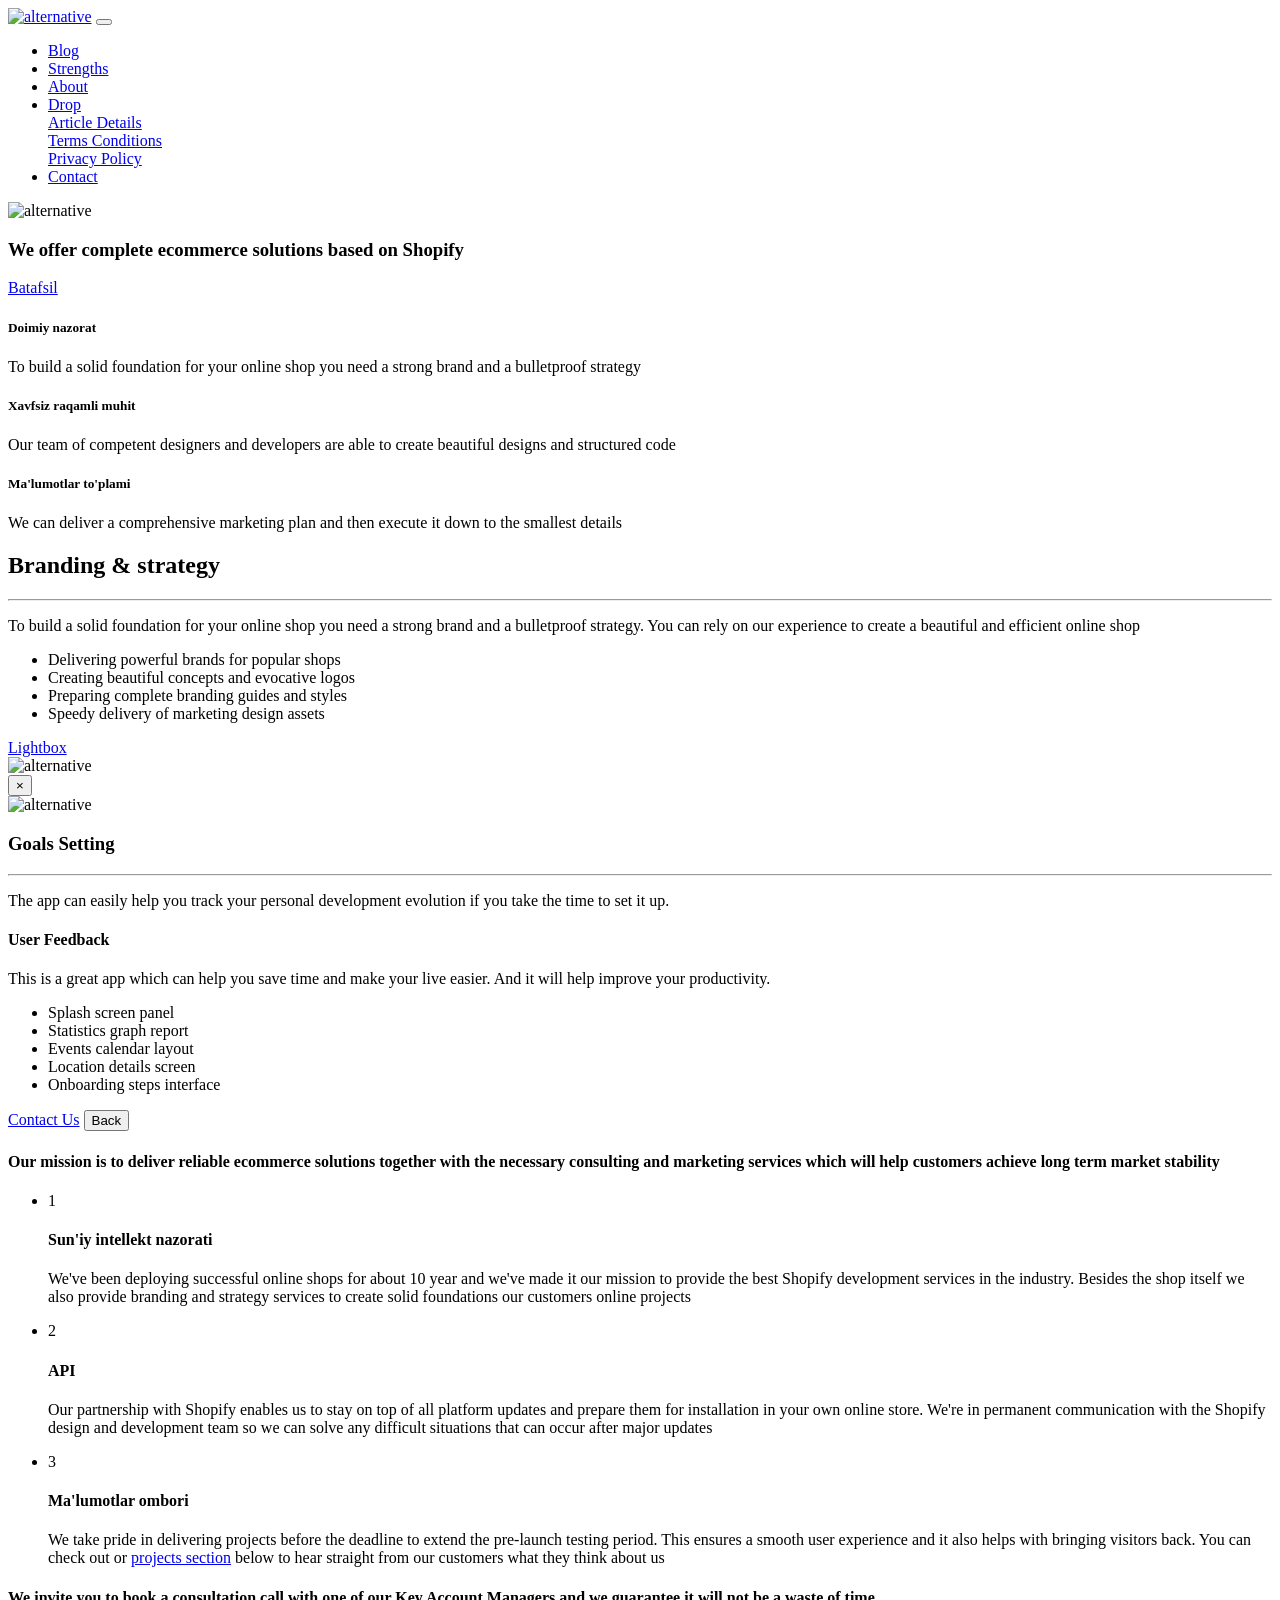
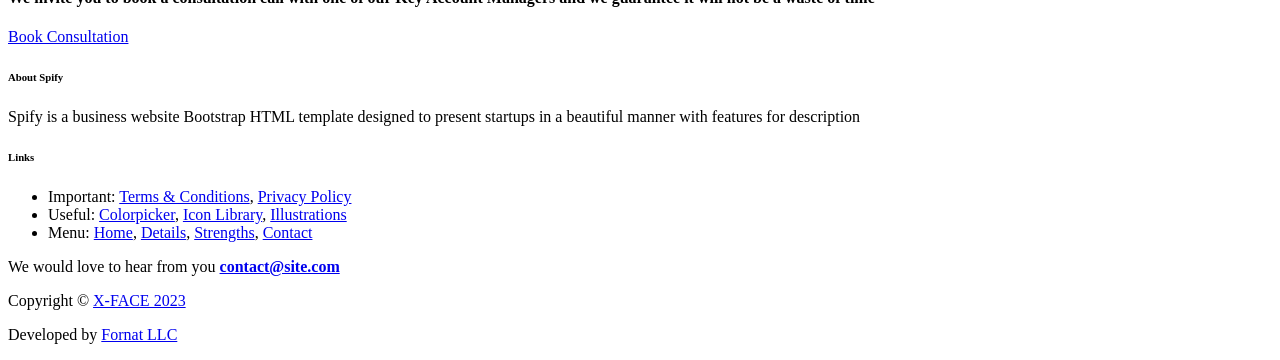
==== index.html @ 1921700c "Add files via upload" ====
<!DOCTYPE html>
<html lang="en">
<head>
    <meta charset="utf-8">
    <meta name="viewport" content="width=device-width, initial-scale=1, shrink-to-fit=no">
    
    <!-- SEO Meta Tags -->
    <meta name="description" content="Your description">
    <meta name="author" content="Your name">

    <!-- OG Meta Tags to improve the way the post looks when you share the page on Facebook, Twitter, LinkedIn -->
	<meta property="og:site_name" content="" /> <!-- website name -->
	<meta property="og:site" content="" /> <!-- website link -->
	<meta property="og:title" content=""/> <!-- title shown in the actual shared post -->
	<meta property="og:description" content="" /> <!-- description shown in the actual shared post -->
	<meta property="og:image" content="" /> <!-- image link, make sure it's jpg -->
	<meta property="og:url" content="" /> <!-- where do you want your post to link to -->
	<meta name="twitter:card" content="summary_large_image"> <!-- to have large image post format in Twitter -->

    <!-- Webpage Title -->
    <title>Rasmiy vebsayt | X-FACE™</title>
    
    <!-- Styles -->
    <link rel="preconnect" href="https://fonts.gstatic.com">
    <link href="https://fonts.googleapis.com/css2?family=Open+Sans:ital,wght@0,400;0,600;0,700;1,400&family=Poppins:wght@600&display=swap" rel="stylesheet">
    <link href="css/bootstrap.css" rel="stylesheet">
    <link href="css/fontawesome-all.css" rel="stylesheet">
    <link href="css/swiper.css" rel="stylesheet">
	<link href="css/magnific-popup.css" rel="stylesheet">
	<link href="css/styles.css" rel="stylesheet">
	
	<!-- Favicon  -->
    <link rel="apple-touch-icon" sizes="180x180" href="images/favicon/apple-touch-icon.png">
    <link rel="icon" type="image/png" sizes="32x32" href="images/favicon/favicon-32x32.png">
    <link rel="icon" type="image/png" sizes="16x16" href="images/favicon/favicon-16x16.png">
    <link rel="manifest" href="images/favicon/site.webmanifest">
</head>
<body data-spy="scroll" data-target=".fixed-top">
    
    <!-- Navigation -->
    <nav class="navbar navbar-expand-lg fixed-top navbar-dark">
        <div class="container">
            
            <!-- Image Logo -->
            <a class="navbar-brand logo-image" href="index.html"><img src="images/logo.png" alt="alternative"></a>  

            <!-- Text Logo - Use this if you don't have a graphic logo -->
            <!-- <a class="navbar-brand logo-text page-scroll" href="index.html">Spify</a> -->

            <button class="navbar-toggler p-0 border-0" type="button" data-toggle="offcanvas">
                <span class="navbar-toggler-icon"></span>
            </button>

            <div class="navbar-collapse offcanvas-collapse" id="navbarsExampleDefault">
                <ul class="navbar-nav ml-auto">
                    <li class="nav-item">
                        <a class="nav-link page-scroll" href="#details">Blog</a>
                    </li>
                    <li class="nav-item">
                        <a class="nav-link page-scroll" href="#strengths">Strengths</a>
                    </li>
                    <li class="nav-item">
                        <a class="nav-link page-scroll" href="#about">About</a>
                    </li>
                    <li class="nav-item dropdown">
                        <a class="nav-link dropdown-toggle" href="#" id="dropdown01" data-toggle="dropdown" aria-haspopup="true" aria-expanded="false">Drop</a>
                        <div class="dropdown-menu" aria-labelledby="dropdown01">
                            <a class="dropdown-item page-scroll" href="article.html">Article Details</a>
                            <div class="dropdown-divider"></div>
                            <a class="dropdown-item page-scroll" href="terms.html">Terms Conditions</a>
                            <div class="dropdown-divider"></div>
                            <a class="dropdown-item page-scroll" href="privacy.html">Privacy Policy</a>
                        </div>
                    </li>
                    <li class="nav-item">
                        <a class="nav-link page-scroll" href="#contact">Contact</a>
                    </li>
                </ul>
                <span class="nav-item social-icons">
                    <span class="fa-stack">
                        <a href="#your-link">
                            <i class="fas fa-circle fa-stack-2x"></i>
                            <i class="fab fa-youtube fa-stack-1x"></i>
                        </a>
                    </span>
                    <span class="fa-stack">
                        <a href="#your-link">
                            <i class="fas fa-circle fa-stack-2x"></i>
                            <i class="fab fa-telegram fa-stack-1x"></i>
                        </a>
                    </span>
                </span>
            </div> <!-- end of navbar-collapse -->
        </div> <!-- end of container -->
    </nav> <!-- end of navbar -->
    <!-- end of navigation -->


    <!-- Header -->
    <header id="header" class="header">
        <div class="container">
            <div class="row">
                <div class="col-lg-6">
                    <div class="image-container">
                        <img class="img-fluid" src="images/header-logo.png" alt="alternative">
                    </div> <!-- end of image-container -->
                </div> <!-- end of col -->
                <div class="col-lg-6">
                    <div class="text-container">
                        <h3>We offer complete ecommerce solutions based on Shopify</h3>
                        <a class="btn-solid-lg page-scroll" href="#details">Batafsil</a>
                    </div> <!-- end of text-container -->
                </div> <!-- end of col -->
            </div> <!-- end of row -->
        </div> <!-- end of container -->
        <div class="services">
            <div class="container">
                <div class="row">
                    <div class="col-lg-12">
                        <!-- Card -->
                        <div class="card">
                            <div class="card-image">
                                <i class="fas fa-eye"></i>
                            </div>
                            <div class="card-body">
                                <h5 class="card-title">Doimiy nazorat</h5>
                                <div class="card-text">To build a solid foundation for your online shop you need a strong brand and a bulletproof strategy</div>
                            </div>
                        </div>
                        <!-- end of card -->

                        <!-- Card -->
                        <div class="card">
                            <div class="card-image">
                                <i class="fas fa-shield-alt"></i>
                            </div>
                            <div class="card-body">
                                <h5 class="card-title">Xavfsiz raqamli muhit</h5>
                                <div class="card-text">Our team of competent designers and developers are able to create beautiful designs and structured code</div>
                            </div>
                        </div>
                        <!-- end of card -->

                        <!-- Card -->
                        <div class="card">
                            <div class="card-image">
                                <i class="fas fa-shield-alt"></i>
                            </div>
                            <div class="card-body">
                                <h5 class="card-title">Ma'lumotlar to'plami</h5>
                                <div class="card-text">We can deliver a comprehensive marketing plan and then execute it down to the smallest details</div>
                            </div>
                        </div>
                        <!-- end of card -->

                    </div> <!-- end of col -->
                </div> <!-- end of row -->
            </div> <!-- end of container -->
        </div> <!-- end of services -->
    </header> <!-- end of header -->
    <!-- end of header -->


    <!-- Details 1 -->
    <div id="details" class="basic-1">
        <div class="container">
            <div class="row">
                <div class="col-lg-6 col-xl-5">
                    <div class="text-container">
                        <h2>Branding & strategy</h2>
                        <hr class="hr-heading">
                        <p>To build a solid foundation for your online shop you need a strong brand and a bulletproof strategy. You can rely on our experience to create a beautiful and efficient online shop</p>
                        <ul class="list-unstyled li-space-lg">
                            <li class="media">
                                <i class="fas fa-square"></i>
                                <div class="media-body">Delivering powerful brands for popular shops</div>
                            </li>
                            <li class="media">
                                <i class="fas fa-square"></i>
                                <div class="media-body">Creating beautiful concepts and evocative logos</div>
                            </li>
                            <li class="media">
                                <i class="fas fa-square"></i>
                                <div class="media-body">Preparing complete branding guides and styles</div>
                            </li>
                            <li class="media">
                                <i class="fas fa-square"></i>
                                <div class="media-body">Speedy delivery of marketing design assets</div>
                            </li>
                        </ul>
                        <a class="btn-solid-reg popup-with-move-anim" href="#details-lightbox">Lightbox</a>
                    </div> <!-- end of text-container -->
                </div> <!-- end of col -->
                <div class="col-lg-6 col-xl-7">
                    <div class="image-container">
                        <img class="img-fluid" src="images/details-1.png" alt="alternative">
                    </div> <!-- end of image-container -->
                </div> <!-- end of col -->
            </div> <!-- end of row -->
        </div> <!-- end of container -->
    </div> <!-- end of basic-1 -->
    <!-- end of details 1 -->

    <!-- Details Lightbox -->
    <!-- Lightbox -->
	<div id="details-lightbox" class="lightbox-basic zoom-anim-dialog mfp-hide">
        <div class="row">
            <button title="Close (Esc)" type="button" class="mfp-close x-button">×</button>
			<div class="col-lg-8">
                <div class="image-container">
                    <img class="img-fluid" src="images/details-lightbox.jpg" alt="alternative">
                </div> <!-- end of image-container -->
			</div> <!-- end of col -->
			<div class="col-lg-4">
                <h3>Goals Setting</h3>
				<hr>
                <p>The app can easily help you track your personal development evolution if you take the time to set it up.</p>
                <h4>User Feedback</h4>
                <p>This is a great app which can help you save time and make your live easier. And it will help improve your productivity.</p>
                <ul class="list-unstyled li-space-lg">
                    <li class="media">
                        <i class="fas fa-check"></i><div class="media-body">Splash screen panel</div>
                    </li>
                    <li class="media">
                        <i class="fas fa-check"></i><div class="media-body">Statistics graph report</div>
                    </li>
                    <li class="media">
                        <i class="fas fa-check"></i><div class="media-body">Events calendar layout</div>
                    </li>
                    <li class="media">
                        <i class="fas fa-check"></i><div class="media-body">Location details screen</div>
                    </li>
                    <li class="media">
                        <i class="fas fa-check"></i><div class="media-body">Onboarding steps interface</div>
                    </li>
                </ul>
                <a class="btn-solid-reg mfp-close page-scroll" href="#contact">Contact Us</a> <button class="btn-outline-reg mfp-close as-button" type="button">Back</button>
			</div> <!-- end of col -->
		</div> <!-- end of row -->
    </div> <!-- end of lightbox-basic -->
    <!-- end of lightbox -->
    <!-- end of details lightbox -->

    <!-- Mission -->
    <div class="basic-4">
        <div class="container">
            <div class="row">
                <div class="text-container">
                    <h4>Our mission is to deliver reliable ecommerce solutions together with the necessary consulting and marketing services which will help customers achieve long term market stability</h4>
                </div> <!-- end of text-container -->
            </div> <!-- end of row -->
        </div> <!-- end of container -->
    </div> <!-- end of basic-4 -->
    <!-- end of mission -->


    <!-- Strengths -->
    <div id="strengths" class="basic-5">
        <div class="container">
            <div class="row">
                <div class="col-lg-12">
                    <ul class="list-unstyled li-space-lg">
                        <li class="media">
                            <div class="bullet">1</div>
                            <div class="media-body">
                                <h4>Sun'iy intellekt nazorati</h4>
                                <p>We've been deploying successful online shops for about 10 year and we've made it our mission to provide the best Shopify development services in the industry. Besides the shop itself we also provide branding and strategy services to create solid foundations our customers online projects</p>
                            </div>
                        </li>
                        <li class="media">
                            <div class="bullet">2</div>
                            <div class="media-body">
                                <h4>API</h4>
                                <p>Our partnership with Shopify enables us to stay on top of all platform updates and prepare them for installation in your own online store. We're in permanent communication with the Shopify design and development team so we can solve any difficult situations that can occur after major updates</p>
                            </div>
                        </li>
                        <li class="media">
                            <div class="bullet">3</div>
                            <div class="media-body">
                                <h4>Ma'lumotlar ombori</h4>
                                <p>We take pride in delivering projects before the deadline to extend the pre-launch testing period. This ensures a smooth user experience and it also helps with bringing visitors back. You can check out or <a class="red page-scroll" href="#projects">projects section</a> below to hear straight from our customers what they think about us</p>
                            </div>
                        </li>
                    </ul>
                </div> <!-- end of col-lg-12 -->
            </div> <!-- end of row -->
        </div> <!-- end of container -->
    </div> <!-- end of basic-5 -->
    <!-- end of strengths -->

    <!-- Invitation -->
    <div class="basic-7">
        <div class="container">
            <div class="row">
                <div class="col-lg-12">
                    <h4>We invite you to book a consultation call with one of our Key Account Managers and we guarantee it will not be a waste of time</h4>
                    <a class="btn-solid-lg page-scroll" href="#contact">Book Consultation</a>
                </div> <!-- end of col -->
            </div> <!-- end of row -->
        </div> <!-- end of container -->
    </div> <!-- end of basic-7 -->
    <!-- end of invitation -->

    <!-- Footer -->
    <div class="footer">
        <div class="container">
            <div class="row">
                <div class="col-lg-12">
                    <div class="footer-col first">
                        <h6>About Spify</h6>
                        <p class="p-small">Spify is a business website Bootstrap HTML template designed to present startups in a beautiful manner with features for description</p>
                    </div> <!-- end of footer-col -->
                    <div class="footer-col second">
                        <h6>Links</h6>
                        <ul class="list-unstyled li-space-lg p-small">
                            <li>Important: <a href="terms.html">Terms & Conditions</a>, <a href="privacy.html">Privacy Policy</a></li>
                            <li>Useful: <a href="#">Colorpicker</a>, <a href="#">Icon Library</a>, <a href="#">Illustrations</a></li>
                            <li>Menu: <a class="page-scroll" href="#header">Home</a>, <a class="page-scroll" href="#details">Details</a>, <a class="page-scroll" href="#strengths">Strengths</a>, <a class="page-scroll" href="#contact">Contact</a></li>
                        </ul>
                    </div> <!-- end of footer-col -->
                    <div class="footer-col third">
                        <span class="fa-stack">
                            <a href="#your-link">
                                <i class="fas fa-circle fa-stack-2x"></i>
                                <i class="fab fa-facebook-f fa-stack-1x"></i>
                            </a>
                        </span>
                        <span class="fa-stack">
                            <a href="#your-link">
                                <i class="fas fa-circle fa-stack-2x"></i>
                                <i class="fab fa-twitter fa-stack-1x"></i>
                            </a>
                        </span>
                        <span class="fa-stack">
                            <a href="#your-link">
                                <i class="fas fa-circle fa-stack-2x"></i>
                                <i class="fab fa-pinterest-p fa-stack-1x"></i>
                            </a>
                        </span>
                        <span class="fa-stack">
                            <a href="#your-link">
                                <i class="fas fa-circle fa-stack-2x"></i>
                                <i class="fab fa-instagram fa-stack-1x"></i>
                            </a>
                        </span>
                        <p class="p-small">We would love to hear from you <a href="mailto:contact@site.com"><strong>contact@site.com</strong></a></p>
                    </div> <!-- end of footer-col -->
                </div> <!-- end of col -->
            </div> <!-- end of row -->
        </div> <!-- end of container -->
    </div> <!-- end of footer -->  
    <!-- end of footer -->


    <!-- Copyright -->
    <div class="copyright">
        <div class="container">
            <div class="row">
                <div class="col-lg-12">
                    <p class="p-small">Copyright © <a href="#your-link">X-FACE 2023</a></p>
                </div> <!-- end of col -->
            </div> <!-- enf of row -->
        </div> <!-- end of container -->

        <div class="container">
            <div class="row"> 
                <div class="col-lg-12">
                    <p class="p-small">Developed by <a href="https://fornat.uz/" target="_blank">Fornat LLC</a></p> 
                </div> <!-- end of col -->
            </div> <!-- enf of row -->
        </div> <!-- end of container -->
    </div> <!-- end of copyright --> 
    <!-- end of copyright -->
    
    	
    <!-- Scripts -->
    <script src="js/jquery.min.js"></script> <!-- jQuery for Bootstrap's JavaScript plugins -->
    <script src="js/bootstrap.min.js"></script> <!-- Bootstrap framework -->
    <script src="js/jquery.easing.min.js"></script> <!-- jQuery Easing for smooth scrolling between anchors -->
    <script src="js/swiper.min.js"></script> <!-- Swiper for image and text sliders -->
    <script src="js/jquery.magnific-popup.js"></script> <!-- Magnific Popup for lightboxes -->
    <script src="js/scripts.js"></script> <!-- Custom scripts -->
</body>
</html>
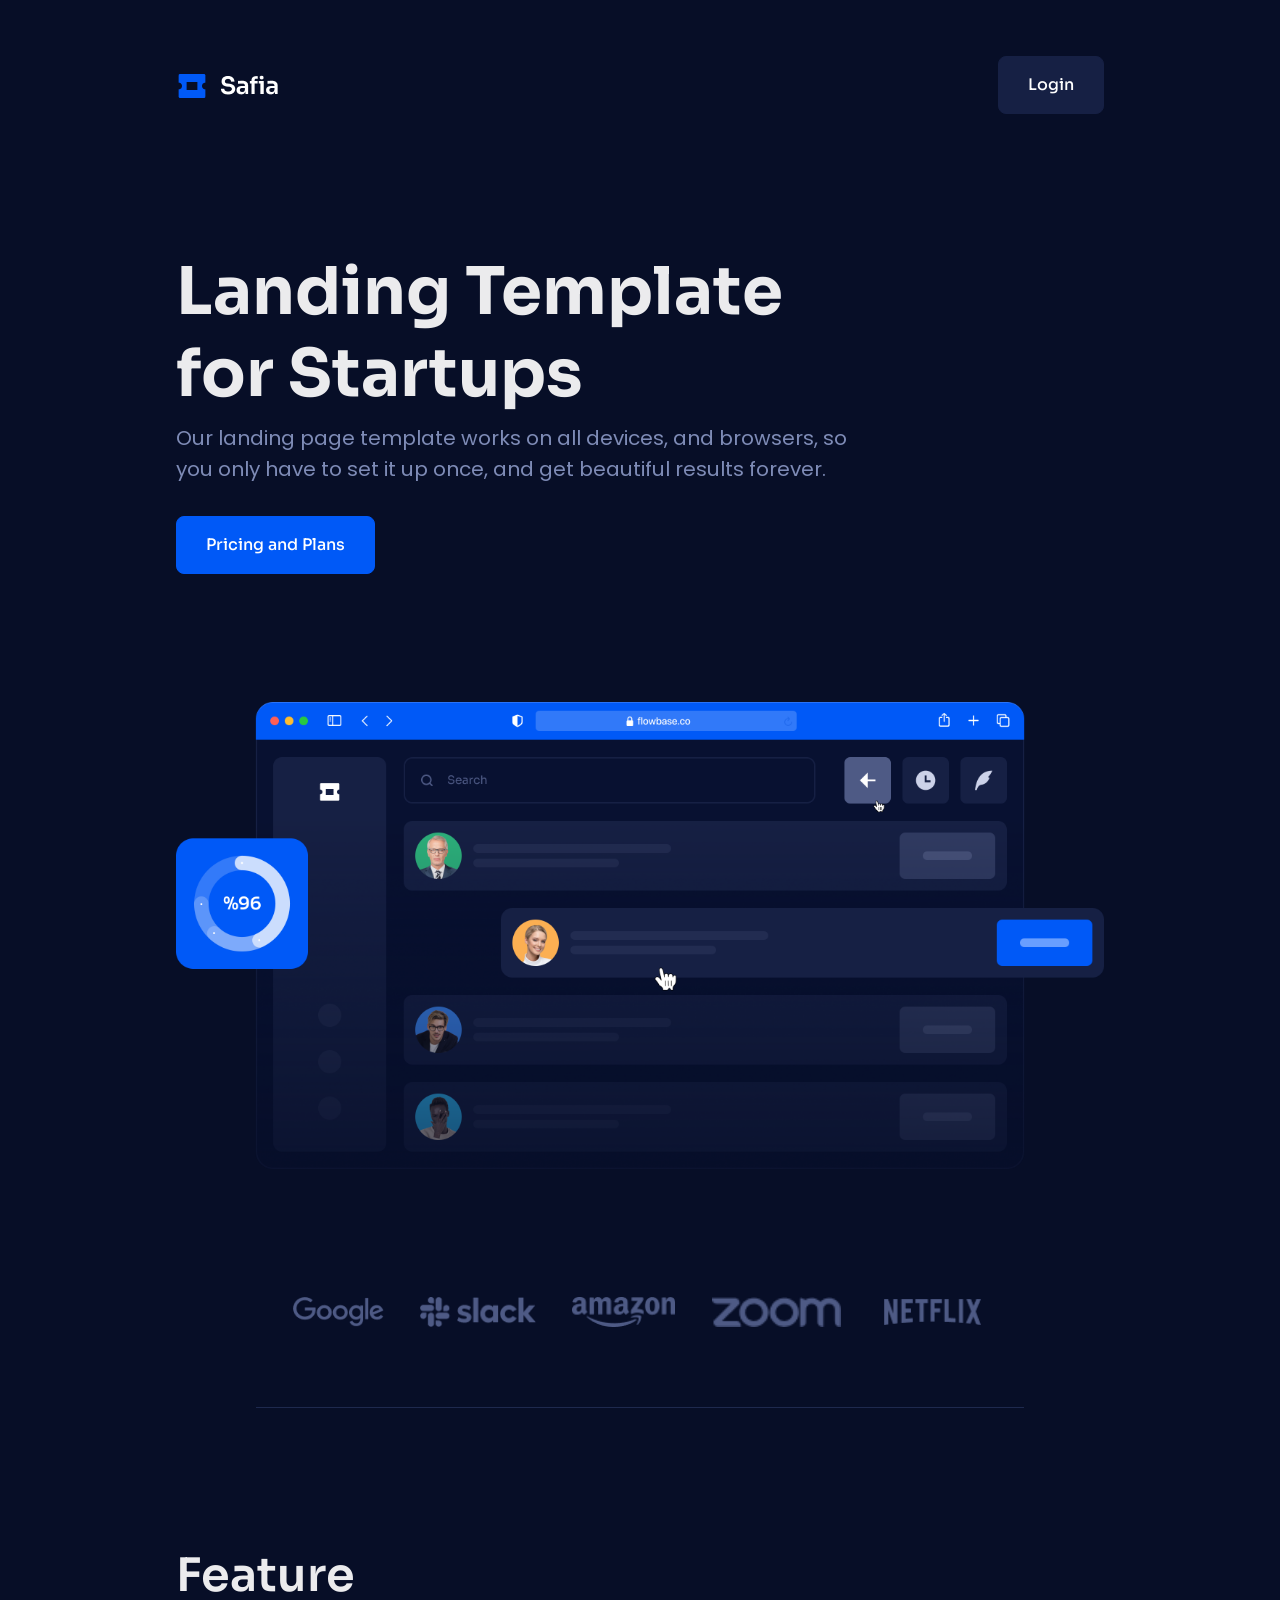
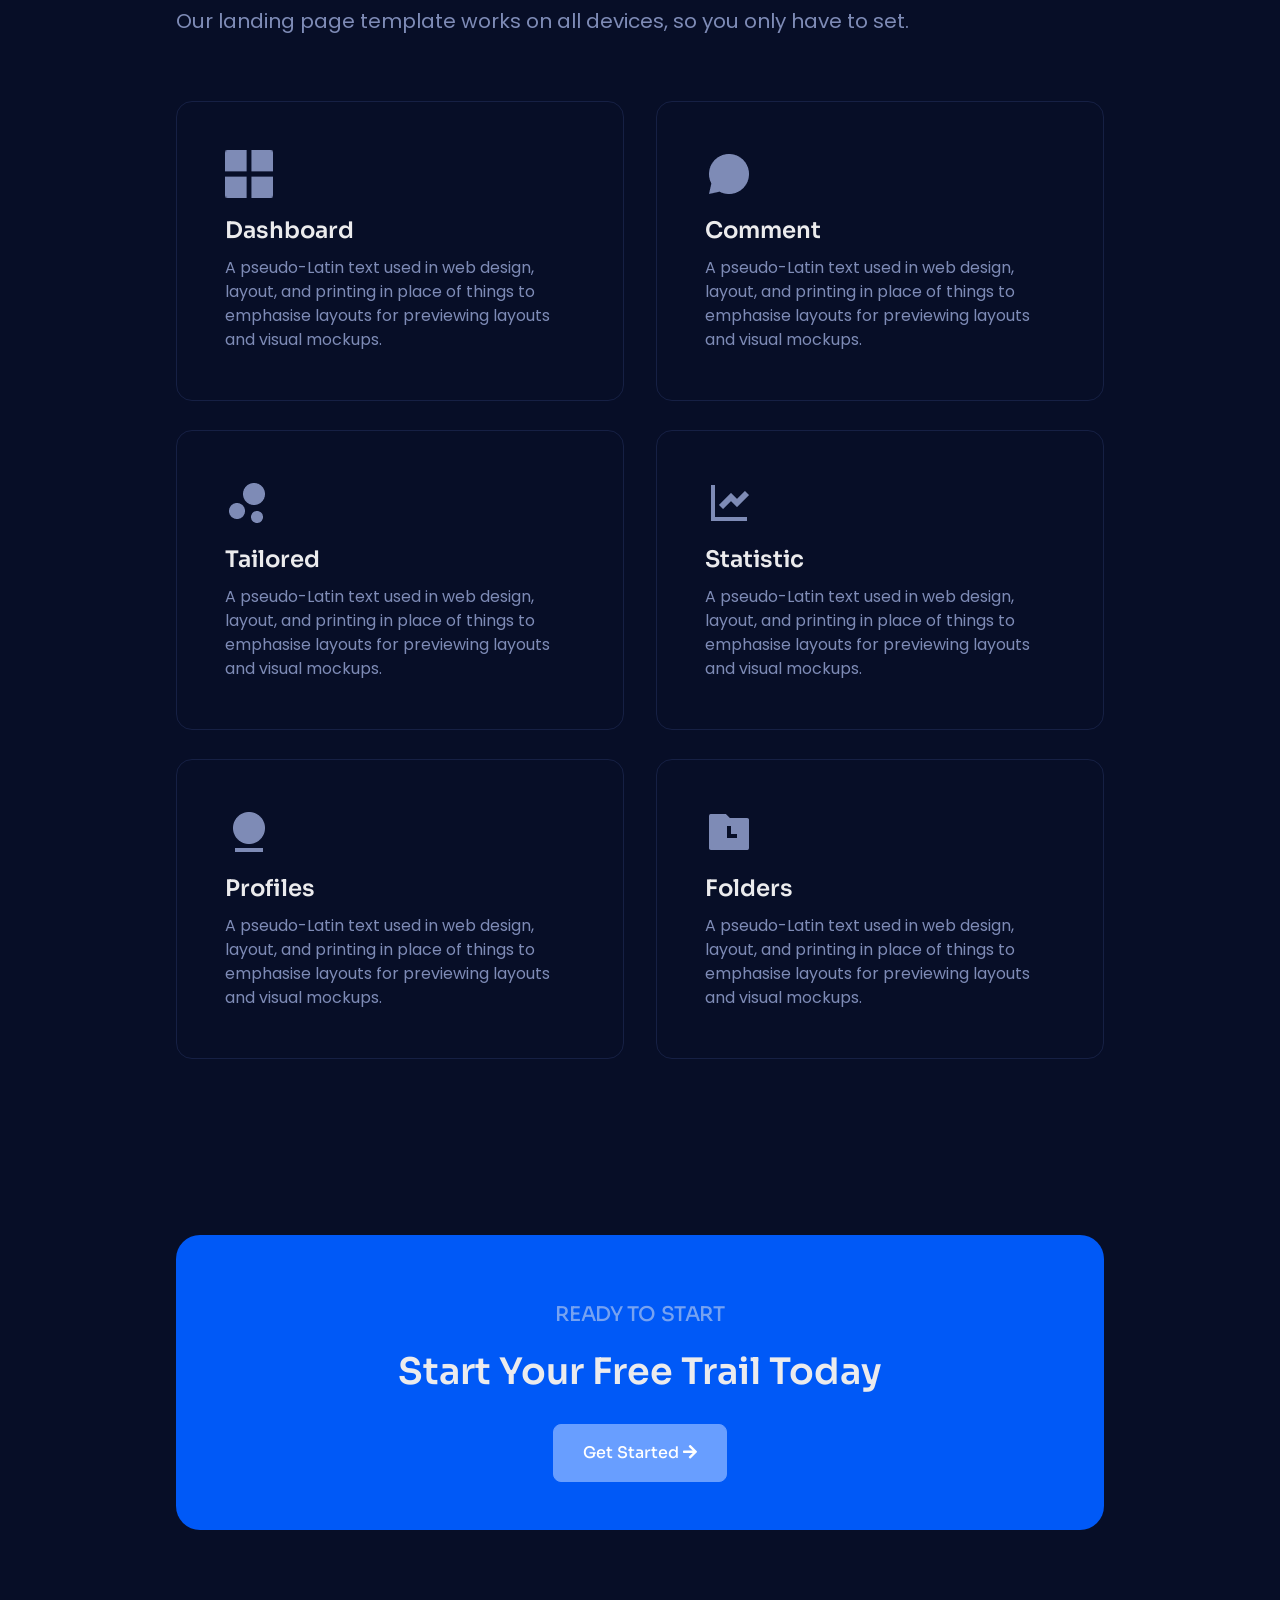
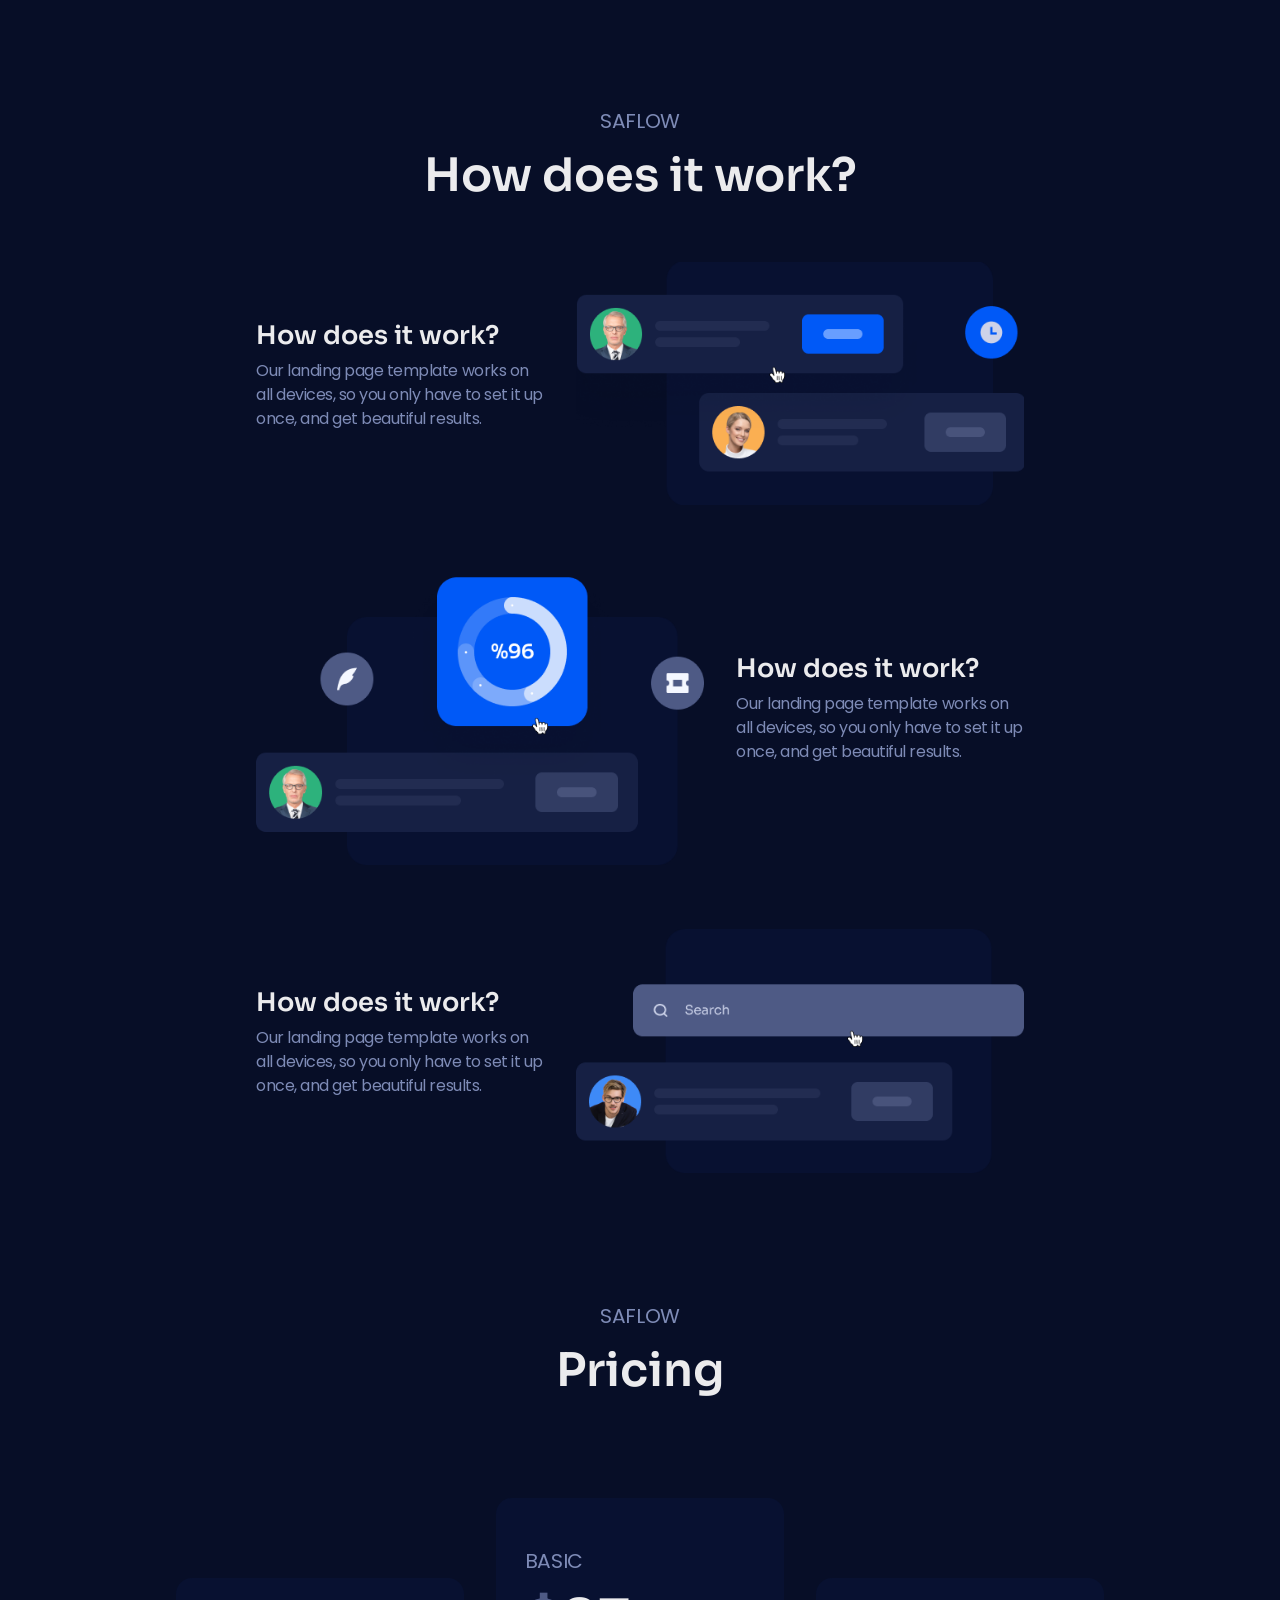
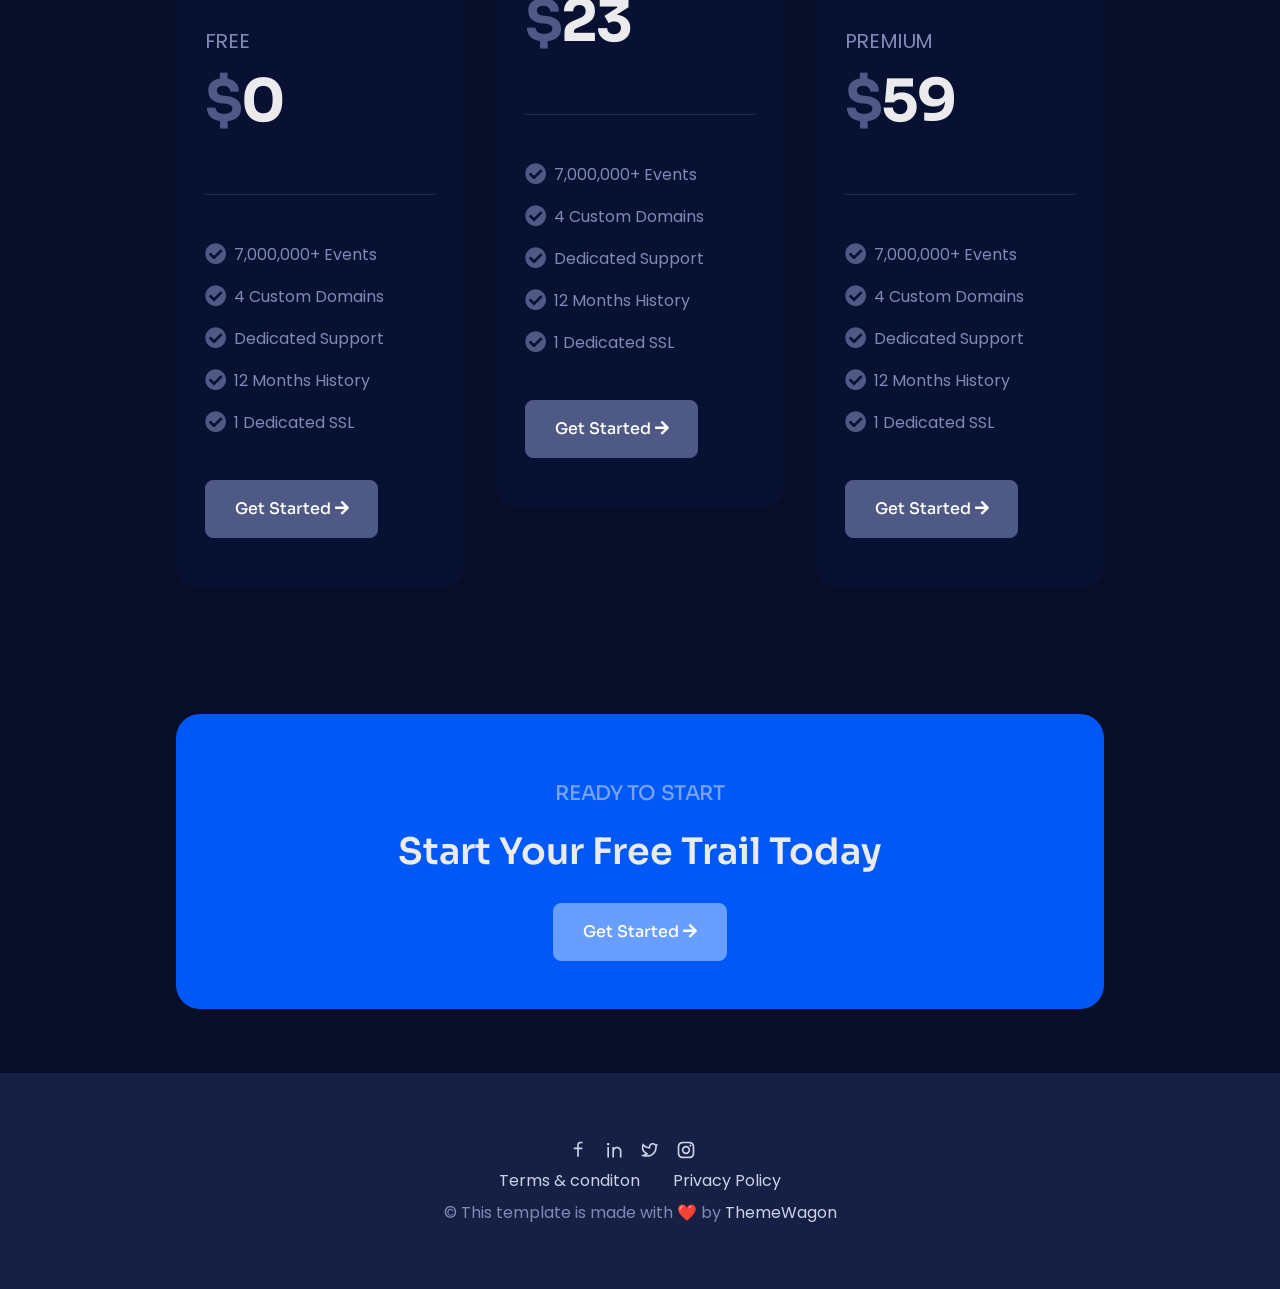
==== commit 2bcd0a84: "remake" ====
--- a/index.html
+++ b/index.html
@@ -1,384 +1,386 @@
-<!DOCTYPE html>
-<html lang="en">
-<head>
-    <meta charset="utf-8">
-    <meta name="viewport" content="width=device-width, initial-scale=1, shrink-to-fit=no">
-    
-    <!-- SEO Meta Tags -->
-    <meta name="description" content="Your description">
-    <meta name="author" content="Your name">
-
-    <!-- OG Meta Tags to improve the way the post looks when you share the page on Facebook, Twitter, LinkedIn -->
-	<meta property="og:site_name" content="" /> <!-- website name -->
-	<meta property="og:site" content="" /> <!-- website link -->
-	<meta property="og:title" content=""/> <!-- title shown in the actual shared post -->
-	<meta property="og:description" content="" /> <!-- description shown in the actual shared post -->
-	<meta property="og:image" content="" /> <!-- image link, make sure it's jpg -->
-	<meta property="og:url" content="" /> <!-- where do you want your post to link to -->
-	<meta name="twitter:card" content="summary_large_image"> <!-- to have large image post format in Twitter -->
-
-    <!-- Webpage Title -->
-    <title>Rasmiy vebsayt | X-FACE™</title>
-    
-    <!-- Styles -->
-    <link rel="preconnect" href="https://fonts.gstatic.com">
-    <link href="https://fonts.googleapis.com/css2?family=Open+Sans:ital,wght@0,400;0,600;0,700;1,400&family=Poppins:wght@600&display=swap" rel="stylesheet">
-    <link href="css/bootstrap.css" rel="stylesheet">
-    <link href="css/fontawesome-all.css" rel="stylesheet">
-    <link href="css/swiper.css" rel="stylesheet">
-	<link href="css/magnific-popup.css" rel="stylesheet">
-	<link href="css/styles.css" rel="stylesheet">
-	
-	<!-- Favicon  -->
-    <link rel="apple-touch-icon" sizes="180x180" href="images/favicon/apple-touch-icon.png">
-    <link rel="icon" type="image/png" sizes="32x32" href="images/favicon/favicon-32x32.png">
-    <link rel="icon" type="image/png" sizes="16x16" href="images/favicon/favicon-16x16.png">
-    <link rel="manifest" href="images/favicon/site.webmanifest">
-</head>
-<body data-spy="scroll" data-target=".fixed-top">
-    
-    <!-- Navigation -->
-    <nav class="navbar navbar-expand-lg fixed-top navbar-dark">
-        <div class="container">
-            
-            <!-- Image Logo -->
-            <a class="navbar-brand logo-image" href="index.html"><img src="images/logo.png" alt="alternative"></a>  
-
-            <!-- Text Logo - Use this if you don't have a graphic logo -->
-            <!-- <a class="navbar-brand logo-text page-scroll" href="index.html">Spify</a> -->
-
-            <button class="navbar-toggler p-0 border-0" type="button" data-toggle="offcanvas">
-                <span class="navbar-toggler-icon"></span>
-            </button>
-
-            <div class="navbar-collapse offcanvas-collapse" id="navbarsExampleDefault">
-                <ul class="navbar-nav ml-auto">
-                    <li class="nav-item">
-                        <a class="nav-link page-scroll" href="#details">Blog</a>
-                    </li>
-                    <li class="nav-item">
-                        <a class="nav-link page-scroll" href="#strengths">Strengths</a>
-                    </li>
-                    <li class="nav-item">
-                        <a class="nav-link page-scroll" href="#about">About</a>
-                    </li>
-                    <li class="nav-item dropdown">
-                        <a class="nav-link dropdown-toggle" href="#" id="dropdown01" data-toggle="dropdown" aria-haspopup="true" aria-expanded="false">Drop</a>
-                        <div class="dropdown-menu" aria-labelledby="dropdown01">
-                            <a class="dropdown-item page-scroll" href="article.html">Article Details</a>
-                            <div class="dropdown-divider"></div>
-                            <a class="dropdown-item page-scroll" href="terms.html">Terms Conditions</a>
-                            <div class="dropdown-divider"></div>
-                            <a class="dropdown-item page-scroll" href="privacy.html">Privacy Policy</a>
-                        </div>
-                    </li>
-                    <li class="nav-item">
-                        <a class="nav-link page-scroll" href="#contact">Contact</a>
-                    </li>
-                </ul>
-                <span class="nav-item social-icons">
-                    <span class="fa-stack">
-                        <a href="#your-link">
-                            <i class="fas fa-circle fa-stack-2x"></i>
-                            <i class="fab fa-youtube fa-stack-1x"></i>
-                        </a>
-                    </span>
-                    <span class="fa-stack">
-                        <a href="#your-link">
-                            <i class="fas fa-circle fa-stack-2x"></i>
-                            <i class="fab fa-telegram fa-stack-1x"></i>
-                        </a>
-                    </span>
-                </span>
-            </div> <!-- end of navbar-collapse -->
-        </div> <!-- end of container -->
-    </nav> <!-- end of navbar -->
-    <!-- end of navigation -->
-
-
-    <!-- Header -->
-    <header id="header" class="header">
-        <div class="container">
-            <div class="row">
-                <div class="col-lg-6">
-                    <div class="image-container">
-                        <img class="img-fluid" src="images/header-logo.png" alt="alternative">
-                    </div> <!-- end of image-container -->
-                </div> <!-- end of col -->
-                <div class="col-lg-6">
-                    <div class="text-container">
-                        <h3>We offer complete ecommerce solutions based on Shopify</h3>
-                        <a class="btn-solid-lg page-scroll" href="#details">Batafsil</a>
-                    </div> <!-- end of text-container -->
-                </div> <!-- end of col -->
-            </div> <!-- end of row -->
-        </div> <!-- end of container -->
-        <div class="services">
-            <div class="container">
-                <div class="row">
-                    <div class="col-lg-12">
-                        <!-- Card -->
-                        <div class="card">
-                            <div class="card-image">
-                                <i class="fas fa-eye"></i>
-                            </div>
-                            <div class="card-body">
-                                <h5 class="card-title">Doimiy nazorat</h5>
-                                <div class="card-text">To build a solid foundation for your online shop you need a strong brand and a bulletproof strategy</div>
-                            </div>
-                        </div>
-                        <!-- end of card -->
-
-                        <!-- Card -->
-                        <div class="card">
-                            <div class="card-image">
-                                <i class="fas fa-shield-alt"></i>
-                            </div>
-                            <div class="card-body">
-                                <h5 class="card-title">Xavfsiz raqamli muhit</h5>
-                                <div class="card-text">Our team of competent designers and developers are able to create beautiful designs and structured code</div>
-                            </div>
-                        </div>
-                        <!-- end of card -->
-
-                        <!-- Card -->
-                        <div class="card">
-                            <div class="card-image">
-                                <i class="fas fa-shield-alt"></i>
-                            </div>
-                            <div class="card-body">
-                                <h5 class="card-title">Ma'lumotlar to'plami</h5>
-                                <div class="card-text">We can deliver a comprehensive marketing plan and then execute it down to the smallest details</div>
-                            </div>
-                        </div>
-                        <!-- end of card -->
-
-                    </div> <!-- end of col -->
-                </div> <!-- end of row -->
-            </div> <!-- end of container -->
-        </div> <!-- end of services -->
-    </header> <!-- end of header -->
-    <!-- end of header -->
-
-
-    <!-- Details 1 -->
-    <div id="details" class="basic-1">
-        <div class="container">
-            <div class="row">
-                <div class="col-lg-6 col-xl-5">
-                    <div class="text-container">
-                        <h2>Branding & strategy</h2>
-                        <hr class="hr-heading">
-                        <p>To build a solid foundation for your online shop you need a strong brand and a bulletproof strategy. You can rely on our experience to create a beautiful and efficient online shop</p>
-                        <ul class="list-unstyled li-space-lg">
-                            <li class="media">
-                                <i class="fas fa-square"></i>
-                                <div class="media-body">Delivering powerful brands for popular shops</div>
-                            </li>
-                            <li class="media">
-                                <i class="fas fa-square"></i>
-                                <div class="media-body">Creating beautiful concepts and evocative logos</div>
-                            </li>
-                            <li class="media">
-                                <i class="fas fa-square"></i>
-                                <div class="media-body">Preparing complete branding guides and styles</div>
-                            </li>
-                            <li class="media">
-                                <i class="fas fa-square"></i>
-                                <div class="media-body">Speedy delivery of marketing design assets</div>
-                            </li>
-                        </ul>
-                        <a class="btn-solid-reg popup-with-move-anim" href="#details-lightbox">Lightbox</a>
-                    </div> <!-- end of text-container -->
-                </div> <!-- end of col -->
-                <div class="col-lg-6 col-xl-7">
-                    <div class="image-container">
-                        <img class="img-fluid" src="images/details-1.png" alt="alternative">
-                    </div> <!-- end of image-container -->
-                </div> <!-- end of col -->
-            </div> <!-- end of row -->
-        </div> <!-- end of container -->
-    </div> <!-- end of basic-1 -->
-    <!-- end of details 1 -->
-
-    <!-- Details Lightbox -->
-    <!-- Lightbox -->
-	<div id="details-lightbox" class="lightbox-basic zoom-anim-dialog mfp-hide">
-        <div class="row">
-            <button title="Close (Esc)" type="button" class="mfp-close x-button">×</button>
-			<div class="col-lg-8">
-                <div class="image-container">
-                    <img class="img-fluid" src="images/details-lightbox.jpg" alt="alternative">
-                </div> <!-- end of image-container -->
-			</div> <!-- end of col -->
-			<div class="col-lg-4">
-                <h3>Goals Setting</h3>
-				<hr>
-                <p>The app can easily help you track your personal development evolution if you take the time to set it up.</p>
-                <h4>User Feedback</h4>
-                <p>This is a great app which can help you save time and make your live easier. And it will help improve your productivity.</p>
-                <ul class="list-unstyled li-space-lg">
-                    <li class="media">
-                        <i class="fas fa-check"></i><div class="media-body">Splash screen panel</div>
-                    </li>
-                    <li class="media">
-                        <i class="fas fa-check"></i><div class="media-body">Statistics graph report</div>
-                    </li>
-                    <li class="media">
-                        <i class="fas fa-check"></i><div class="media-body">Events calendar layout</div>
-                    </li>
-                    <li class="media">
-                        <i class="fas fa-check"></i><div class="media-body">Location details screen</div>
-                    </li>
-                    <li class="media">
-                        <i class="fas fa-check"></i><div class="media-body">Onboarding steps interface</div>
-                    </li>
-                </ul>
-                <a class="btn-solid-reg mfp-close page-scroll" href="#contact">Contact Us</a> <button class="btn-outline-reg mfp-close as-button" type="button">Back</button>
-			</div> <!-- end of col -->
-		</div> <!-- end of row -->
-    </div> <!-- end of lightbox-basic -->
-    <!-- end of lightbox -->
-    <!-- end of details lightbox -->
-
-    <!-- Mission -->
-    <div class="basic-4">
-        <div class="container">
-            <div class="row">
-                <div class="text-container">
-                    <h4>Our mission is to deliver reliable ecommerce solutions together with the necessary consulting and marketing services which will help customers achieve long term market stability</h4>
-                </div> <!-- end of text-container -->
-            </div> <!-- end of row -->
-        </div> <!-- end of container -->
-    </div> <!-- end of basic-4 -->
-    <!-- end of mission -->
-
-
-    <!-- Strengths -->
-    <div id="strengths" class="basic-5">
-        <div class="container">
-            <div class="row">
-                <div class="col-lg-12">
-                    <ul class="list-unstyled li-space-lg">
-                        <li class="media">
-                            <div class="bullet">1</div>
-                            <div class="media-body">
-                                <h4>Sun'iy intellekt nazorati</h4>
-                                <p>We've been deploying successful online shops for about 10 year and we've made it our mission to provide the best Shopify development services in the industry. Besides the shop itself we also provide branding and strategy services to create solid foundations our customers online projects</p>
-                            </div>
-                        </li>
-                        <li class="media">
-                            <div class="bullet">2</div>
-                            <div class="media-body">
-                                <h4>API</h4>
-                                <p>Our partnership with Shopify enables us to stay on top of all platform updates and prepare them for installation in your own online store. We're in permanent communication with the Shopify design and development team so we can solve any difficult situations that can occur after major updates</p>
-                            </div>
-                        </li>
-                        <li class="media">
-                            <div class="bullet">3</div>
-                            <div class="media-body">
-                                <h4>Ma'lumotlar ombori</h4>
-                                <p>We take pride in delivering projects before the deadline to extend the pre-launch testing period. This ensures a smooth user experience and it also helps with bringing visitors back. You can check out or <a class="red page-scroll" href="#projects">projects section</a> below to hear straight from our customers what they think about us</p>
-                            </div>
-                        </li>
-                    </ul>
-                </div> <!-- end of col-lg-12 -->
-            </div> <!-- end of row -->
-        </div> <!-- end of container -->
-    </div> <!-- end of basic-5 -->
-    <!-- end of strengths -->
-
-    <!-- Invitation -->
-    <div class="basic-7">
-        <div class="container">
-            <div class="row">
-                <div class="col-lg-12">
-                    <h4>We invite you to book a consultation call with one of our Key Account Managers and we guarantee it will not be a waste of time</h4>
-                    <a class="btn-solid-lg page-scroll" href="#contact">Book Consultation</a>
-                </div> <!-- end of col -->
-            </div> <!-- end of row -->
-        </div> <!-- end of container -->
-    </div> <!-- end of basic-7 -->
-    <!-- end of invitation -->
-
-    <!-- Footer -->
-    <div class="footer">
-        <div class="container">
-            <div class="row">
-                <div class="col-lg-12">
-                    <div class="footer-col first">
-                        <h6>About Spify</h6>
-                        <p class="p-small">Spify is a business website Bootstrap HTML template designed to present startups in a beautiful manner with features for description</p>
-                    </div> <!-- end of footer-col -->
-                    <div class="footer-col second">
-                        <h6>Links</h6>
-                        <ul class="list-unstyled li-space-lg p-small">
-                            <li>Important: <a href="terms.html">Terms & Conditions</a>, <a href="privacy.html">Privacy Policy</a></li>
-                            <li>Useful: <a href="#">Colorpicker</a>, <a href="#">Icon Library</a>, <a href="#">Illustrations</a></li>
-                            <li>Menu: <a class="page-scroll" href="#header">Home</a>, <a class="page-scroll" href="#details">Details</a>, <a class="page-scroll" href="#strengths">Strengths</a>, <a class="page-scroll" href="#contact">Contact</a></li>
-                        </ul>
-                    </div> <!-- end of footer-col -->
-                    <div class="footer-col third">
-                        <span class="fa-stack">
-                            <a href="#your-link">
-                                <i class="fas fa-circle fa-stack-2x"></i>
-                                <i class="fab fa-facebook-f fa-stack-1x"></i>
-                            </a>
-                        </span>
-                        <span class="fa-stack">
-                            <a href="#your-link">
-                                <i class="fas fa-circle fa-stack-2x"></i>
-                                <i class="fab fa-twitter fa-stack-1x"></i>
-                            </a>
-                        </span>
-                        <span class="fa-stack">
-                            <a href="#your-link">
-                                <i class="fas fa-circle fa-stack-2x"></i>
-                                <i class="fab fa-pinterest-p fa-stack-1x"></i>
-                            </a>
-                        </span>
-                        <span class="fa-stack">
-                            <a href="#your-link">
-                                <i class="fas fa-circle fa-stack-2x"></i>
-                                <i class="fab fa-instagram fa-stack-1x"></i>
-                            </a>
-                        </span>
-                        <p class="p-small">We would love to hear from you <a href="mailto:contact@site.com"><strong>contact@site.com</strong></a></p>
-                    </div> <!-- end of footer-col -->
-                </div> <!-- end of col -->
-            </div> <!-- end of row -->
-        </div> <!-- end of container -->
-    </div> <!-- end of footer -->  
-    <!-- end of footer -->
-
-
-    <!-- Copyright -->
-    <div class="copyright">
-        <div class="container">
-            <div class="row">
-                <div class="col-lg-12">
-                    <p class="p-small">Copyright © <a href="#your-link">X-FACE 2023</a></p>
-                </div> <!-- end of col -->
-            </div> <!-- enf of row -->
-        </div> <!-- end of container -->
-
-        <div class="container">
-            <div class="row"> 
-                <div class="col-lg-12">
-                    <p class="p-small">Developed by <a href="https://fornat.uz/" target="_blank">Fornat LLC</a></p> 
-                </div> <!-- end of col -->
-            </div> <!-- enf of row -->
-        </div> <!-- end of container -->
-    </div> <!-- end of copyright --> 
-    <!-- end of copyright -->
-    
-    	
-    <!-- Scripts -->
-    <script src="js/jquery.min.js"></script> <!-- jQuery for Bootstrap's JavaScript plugins -->
-    <script src="js/bootstrap.min.js"></script> <!-- Bootstrap framework -->
-    <script src="js/jquery.easing.min.js"></script> <!-- jQuery Easing for smooth scrolling between anchors -->
-    <script src="js/swiper.min.js"></script> <!-- Swiper for image and text sliders -->
-    <script src="js/jquery.magnific-popup.js"></script> <!-- Magnific Popup for lightboxes -->
-    <script src="js/scripts.js"></script> <!-- Custom scripts -->
-</body>
+<!DOCTYPE html>
+<html lang="en-US" dir="ltr">
+
+  <head>
+    <meta charset="utf-8">
+    <meta http-equiv="X-UA-Compatible" content="IE=edge">
+    <meta name="viewport" content="width=device-width, initial-scale=1">
+
+
+    <!-- ===============================================-->
+    <!--    Document Title-->
+    <!-- ===============================================-->
+    <title>Safia || Landing Template</title>
+
+
+    <!-- ===============================================-->
+    <!--    Favicons-->
+    <!-- ===============================================-->
+    <link rel="shortcut icon" type="image/x-icon" href="assets/img/favicons/favicon.png">
+
+
+    <!-- ===============================================-->
+    <!--    Stylesheets-->
+    <!-- ===============================================-->
+    <link rel="stylesheet" crossorigin="anonymous" href="https://cdnjs.cloudflare.com/ajax/libs/font-awesome/5.15.2/css/all.min.css" integrity="sha512-HK5fgLBL+xu6dm/Ii3z4xhlSUyZgTT9tuc/hSrtw6uzJOvgRr2a9jyxxT1ely+B+xFAmJKVSTbpM/CuL7qxO8w==">
+    <link href="assets/css/theme.css" rel="stylesheet" />
+
+    <link href="vendors/swiper/swiper-bundle.min.css" rel="stylesheet">
+  </head>
+
+
+  <body>
+
+    <!-- ===============================================-->
+    <!--    Main Content-->
+    <!-- ===============================================-->
+    <main class="main" id="top">
+      <nav class="navbar navbar-light sticky-top" data-navbar-darken-on-scroll="900">
+        <div class="container pt-2"><a class="navbar-brand" href="index.html"> <img src="assets/img/gallery/logo.png" alt="..." /></a>
+          <div class="navbar-nav ms-auto">
+            <button class="btn btn-secondary">Login</button>
+          </div>
+        </div>
+      </nav>
+
+
+      <!-- ============================================-->
+      <!-- <section> begin ============================-->
+      <section class="mt-6">
+
+        <div class="container">
+          <div class="row align-items-center">
+            <div class="col-md-9 col-lg-8 col-xl-5">
+              <h1 class="display-3 lh-sm">Landing Template for Startups</h1>
+            </div>
+            <div class="col-md-9 col-xl-5">
+              <p class="fs-2">Our landing page template works on all devices, and browsers, so you only have to set it up once, and get beautiful results forever.</p>
+              <button class="btn btn-primary mt-3">Pricing and Plans</button>
+            </div>
+          </div>
+        </div>
+        <!-- end of .container-->
+
+      </section>
+      <!-- <section> close ============================-->
+      <!-- ============================================-->
+
+
+
+
+      <!-- ============================================-->
+      <!-- <section> begin ============================-->
+      <section>
+
+        <div class="container"><img class="img-fluid" src="assets/img/gallery/dashboard.png" alt="Dashboard" />
+        </div>
+        <!-- end of .container-->
+
+      </section>
+      <!-- <section> close ============================-->
+      <!-- ============================================-->
+
+
+
+
+      <!-- ============================================-->
+      <!-- <section> begin ============================-->
+      <section>
+
+        <div class="container">
+          <div class="row mx-md-5 px-md-5 d-flex justify-content-evenly">
+            <div class="col-4 col-lg-auto mt-5 mt-lg-0"><img src="assets/img/gallery/brands/google.png" alt="Google" style="height:30px;" /></div>
+            <div class="col-4 col-lg-auto mt-5 mt-lg-0"><img src="assets/img/gallery/brands/slack.png" alt="Slack" style="height:30px;" /></div>
+            <div class="col-4 col-lg-auto mt-5 mt-lg-0"><img src="assets/img/gallery/brands/amazon.png" alt="Amazon" style="height:30px;" /></div>
+            <div class="col-4 col-lg-auto mt-5 mt-lg-0"><img src="assets/img/gallery/brands/zoom.png" alt="Zoom" style="height:30px;" /></div>
+            <div class="col-4 col-lg-auto mt-5 mt-lg-0"><img src="assets/img/gallery/brands/netflix.png" alt="Netflix" style="height:30px;" /></div>
+          </div>
+          <div class="px-xl-8 px-md-7">
+            <hr class="mt-7 text-1000" />
+          </div>
+        </div>
+        <!-- end of .container-->
+
+      </section>
+      <!-- <section> close ============================-->
+      <!-- ============================================-->
+
+
+
+
+      <!-- ============================================-->
+      <!-- <section> begin ============================-->
+      <section>
+
+        <div class="container">
+          <h1 class="display-6 fw-semi-bold"> Feature</h1>
+          <p class="fs-2">Our landing page template works on all devices, so you only have to set.</p>
+          <div class="row mb-4 mt-6">
+            <div class="col-md-6">
+              <div class="border rounded-1 border-700 h-100 features-items">
+                <div class="p-5"><img src="assets/img/gallery/dashboardicon.png" alt="Dashboard" style="width:48px;height:48px;" />
+                  <h3 class="pt-3 lh-base">Dashboard</h3>
+                  <p class="mb-0">A pseudo-Latin text used in web design, layout, and printing in place of things to emphasise layouts for previewing layouts and visual mockups.</p>
+                </div>
+              </div>
+            </div>
+            <div class="col-md-6">
+              <div class="border rounded-1 border-700 h-100 features-items">
+                <div class="p-5"><img src="assets/img/gallery/comment.png" alt="Comment" style="width:48px;height:48px;" />
+                  <h3 class="pt-3 lh-base">Comment</h3>
+                  <p class="mb-0">A pseudo-Latin text used in web design, layout, and printing in place of things to emphasise layouts for previewing layouts and visual mockups.</p>
+                </div>
+              </div>
+            </div>
+          </div>
+          <div class="row mb-4">
+            <div class="col-md-6">
+              <div class="border rounded-1 border-700 h-100 features-items">
+                <div class="p-5"><img src="assets/img/gallery/trilored.png" alt="Tailored" style="width:48px;height:48px;" />
+                  <h3 class="pt-3 lh-base">Tailored</h3>
+                  <p class="mb-0">A pseudo-Latin text used in web design, layout, and printing in place of things to emphasise layouts for previewing layouts and visual mockups.</p>
+                </div>
+              </div>
+            </div>
+            <div class="col-md-6">
+              <div class="border rounded-1 border-700 h-100 features-items">
+                <div class="p-5"><img src="assets/img/gallery/statistics.png" alt="Statistic" style="width:48px;height:48px;" />
+                  <h3 class="pt-3 lh-base">Statistic</h3>
+                  <p class="mb-0">A pseudo-Latin text used in web design, layout, and printing in place of things to emphasise layouts for previewing layouts and visual mockups.</p>
+                </div>
+              </div>
+            </div>
+          </div>
+          <div class="row">
+            <div class="col-md-6">
+              <div class="border rounded-1 border-700 h-100 features-items">
+                <div class="p-5"><img src="assets/img/gallery/profile.png" alt="Profiles" style="width:48px;height:48px;" />
+                  <h3 class="pt-3 lh-base">Profiles</h3>
+                  <p class="mb-0">A pseudo-Latin text used in web design, layout, and printing in place of things to emphasise layouts for previewing layouts and visual mockups.</p>
+                </div>
+              </div>
+            </div>
+            <div class="col-md-6">
+              <div class="border rounded-1 border-700 h-100 features-items">
+                <div class="p-5"><img src="assets/img/gallery/folder.png" alt="Folders" style="width:48px;height:48px;" />
+                  <h3 class="pt-3 lh-base">Folders</h3>
+                  <p class="mb-0">A pseudo-Latin text used in web design, layout, and printing in place of things to emphasise layouts for previewing layouts and visual mockups.</p>
+                </div>
+              </div>
+            </div>
+          </div>
+        </div>
+        <!-- end of .container-->
+
+      </section>
+      <!-- <section> close ============================-->
+      <!-- ============================================-->
+
+
+
+
+      <!-- ============================================-->
+      <!-- <section> begin ============================-->
+      <section class="mt-5">
+
+        <div class="container">
+          <div class="text-center">
+            <div class="p-5 bg-primary rounded-3">
+              <div class="py-3">
+                <h4 class="opacity-50 ls-2 lh-base fw-medium">READY TO START</h4>
+                <h2 class="mt-3 fs-4 fs-sm-7 latter-sp-3 lh-base fw-semi-bold">Start Your Free Trail Today </h2>
+              </div>
+              <div class="flex-center d-flex">
+                <button class="btn btn-info">Get Started <span class="fas fa-arrow-right"></span></button>
+              </div>
+            </div>
+          </div>
+        </div>
+        <!-- end of .container-->
+
+      </section>
+      <!-- <section> close ============================-->
+      <!-- ============================================-->
+
+
+
+
+      <!-- ============================================-->
+      <!-- <section> begin ============================-->
+      <section class="mt-5">
+
+        <div class="container">
+          <div class="text-center">
+            <p class="fs-2 ls-2">SAFLOW</p>
+            <h1 class="display-6 fw-semi-bold">How does it work?</h1>
+          </div>
+          <div class="row mt-6 flex-center justify-content-xl-evenly px-xl-5">
+            <div class="col-md-7 col-lg-6 order-md-1"><img class="w-100" src="assets/img/gallery/comment1.png" alt="..." /></div>
+            <div class="col-md-5 col-lg-4">
+              <h3 class="fs-xl-7 fs-lg-4 fs-md-3 mt-5 mt-md-0">How does it work?</h3>
+              <p class="fs-xl-1 ls-3 pe-xl-2"> Our landing page template works on all devices, so you only have to set it up once, and get beautiful results.</p>
+            </div>
+          </div>
+          <div class="row mt-6 flex-center justify-content-xl-evenly px-xl-5">
+            <div class="col-md-7 col-lg-6 false"><img class="w-100" src="assets/img/gallery/comment2.png" alt="..." /></div>
+            <div class="col-md-5 col-lg-4">
+              <h3 class="fs-xl-7 fs-lg-4 fs-md-3 mt-5 mt-md-0">How does it work?</h3>
+              <p class="fs-xl-1 ls-3 pe-xl-2"> Our landing page template works on all devices, so you only have to set it up once, and get beautiful results.</p>
+            </div>
+          </div>
+          <div class="row mt-6 flex-center justify-content-xl-evenly px-xl-5">
+            <div class="col-md-7 col-lg-6 order-md-1"><img class="w-100" src="assets/img/gallery/comment3.png" alt="..." /></div>
+            <div class="col-md-5 col-lg-4">
+              <h3 class="fs-xl-7 fs-lg-4 fs-md-3 mt-5 mt-md-0">How does it work?</h3>
+              <p class="fs-xl-1 ls-3 pe-xl-2"> Our landing page template works on all devices, so you only have to set it up once, and get beautiful results.</p>
+            </div>
+          </div>
+        </div>
+        <!-- end of .container-->
+
+      </section>
+      <!-- <section> close ============================-->
+      <!-- ============================================-->
+
+
+
+
+      <!-- ============================================-->
+      <!-- <section> begin ============================-->
+      <section>
+
+        <div class="container-lg">
+          <div class="text-center">
+            <p class="fs-2 ls-2">SAFLOW</p>
+            <h1 class="display-6 fw-semi-bold">Pricing</h1>
+          </div>
+          <div class="row flex-center">
+            <div class="col-sm-9 col-md-4 mt-3">
+              <div class="py-5 px-4 px-md-3 px-lg-4 rounded-1 bg-800 plans-cards mt-md-9">
+                <p class="fs-2 ls-2">FREE</p>
+                <h1 class="display-4 ls-3"><span class="text-600">$</span>0</h1>
+                <hr class="hr mt-6 text-1000" />
+                <ul class="mt-5 ps-0">
+                  <li class="pricing-lists"><i class="fas fa-check-circle fa-lg me-2 text-600"></i>7,000,000+ Events</li>
+                  <li class="pricing-lists"><i class="fas fa-check-circle fa-lg me-2 text-600"></i>4 Custom Domains</li>
+                  <li class="pricing-lists"><i class="fas fa-check-circle fa-lg me-2 text-600"></i>Dedicated Support </li>
+                  <li class="pricing-lists"><i class="fas fa-check-circle fa-lg me-2 text-600"></i>12 Months History</li>
+                  <li class="pricing-lists"><i class="fas fa-check-circle fa-lg me-2 text-600"></i>1 Dedicated SSL</li>
+                </ul>
+                <button class="btn btn-gray mt-4">Get Started <span class="fas fa-arrow-right"></span></button>
+              </div>
+            </div>
+            <div class="col-sm-9 col-md-4 mt-3">
+              <div class="py-5 px-4 px-md-3 px-lg-4 rounded-1 bg-800 plans-cards mt-0">
+                <p class="fs-2 ls-2">BASIC</p>
+                <h1 class="display-4 ls-3"><span class="text-600">$</span>23</h1>
+                <hr class="hr mt-6 text-1000" />
+                <ul class="mt-5 ps-0">
+                  <li class="pricing-lists"><i class="fas fa-check-circle fa-lg me-2 text-600"></i>7,000,000+ Events</li>
+                  <li class="pricing-lists"><i class="fas fa-check-circle fa-lg me-2 text-600"></i>4 Custom Domains</li>
+                  <li class="pricing-lists"><i class="fas fa-check-circle fa-lg me-2 text-600"></i>Dedicated Support </li>
+                  <li class="pricing-lists"><i class="fas fa-check-circle fa-lg me-2 text-600"></i>12 Months History</li>
+                  <li class="pricing-lists"><i class="fas fa-check-circle fa-lg me-2 text-600"></i>1 Dedicated SSL</li>
+                </ul>
+                <button class="btn btn-gray mt-4">Get Started <span class="fas fa-arrow-right"></span></button>
+              </div>
+            </div>
+            <div class="col-sm-9 col-md-4 mt-3">
+              <div class="py-5 px-4 px-md-3 px-lg-4 rounded-1 bg-800 plans-cards mt-md-9">
+                <p class="fs-2 ls-2">PREMIUM</p>
+                <h1 class="display-4 ls-3"><span class="text-600">$</span>59</h1>
+                <hr class="hr mt-6 text-1000" />
+                <ul class="mt-5 ps-0">
+                  <li class="pricing-lists"><i class="fas fa-check-circle fa-lg me-2 text-600"></i>7,000,000+ Events</li>
+                  <li class="pricing-lists"><i class="fas fa-check-circle fa-lg me-2 text-600"></i>4 Custom Domains</li>
+                  <li class="pricing-lists"><i class="fas fa-check-circle fa-lg me-2 text-600"></i>Dedicated Support </li>
+                  <li class="pricing-lists"><i class="fas fa-check-circle fa-lg me-2 text-600"></i>12 Months History</li>
+                  <li class="pricing-lists"><i class="fas fa-check-circle fa-lg me-2 text-600"></i>1 Dedicated SSL</li>
+                </ul>
+                <button class="btn btn-gray mt-4">Get Started <span class="fas fa-arrow-right"></span></button>
+              </div>
+            </div>
+          </div>
+        </div>
+        <!-- end of .container-->
+
+      </section>
+      <!-- <section> close ============================-->
+      <!-- ============================================-->
+
+
+
+
+      <!-- ============================================-->
+      <!-- <section> begin ============================-->
+      <section>
+
+        <div class="container">
+          <div class="text-center text-xl-start">
+            <div class="p-5 bg-primary rounded-3 d-flex flex-column justify-content-xl-between flex-xl-row">
+              <div class="py-3">
+                <h4 class="opacity-50 ls-2 lh-base fw-medium">READY TO START</h4>
+                <h2 class="mt-3 fs-4 fs-sm-7 latter-sp-3 lh-base fw-semi-bold">Start Your Free Trail Today </h2>
+              </div>
+              <div class="flex-center d-flex">
+                <button class="btn btn-info">Get Started <span class="fas fa-arrow-right"></span></button>
+              </div>
+            </div>
+          </div>
+        </div>
+        <!-- end of .container-->
+
+      </section>
+      <!-- <section> close ============================-->
+      <!-- ============================================-->
+
+
+
+
+      <!-- ============================================-->
+      <!-- <section> begin ============================-->
+      <section class="bg-secondary">
+
+        <div class="container">
+          <div class="row">
+            <div class="col-xl-3 text-center text-xl-start"><a href="#!"><img class="footer-img me-xl-5 me-3" src="assets/img/gallery/facebook-line1.svg" alt="fb" style="width:20px;height:20px;" /></a><a href="#!"><img class="footer-img me-xl-5 me-3" src="assets/img/gallery/linkedin-line1.svg" alt="in" style="width:20px;height:20px;" /></a><a href="#!"><img class="footer-img me-xl-5 me-3" src="assets/img/gallery/twitter-line1.svg" alt="twitter" style="width:20px;height:20px;" /></a><a href="#!"><img class="footer-img me-xl-5 me-3" src="assets/img/gallery/instagram-line1.svg" alt="instragram" style="width:20px;height:20px;" /></a>
+            </div>
+            <div class="col-xl-4 pt-2 pt-xl-0">
+              <p class="mb-0 text-center text-xl-end"><a class="text-300 text-decoration-none footer-link" href="#!"> Terms &amp; conditon </a><a class="text-300 text-decoration-none footer-link ps-4" href="#!">Privacy Policy </a>
+              </p>
+            </div>
+            <div class="col-xl-5 pt-2 pt-xl-0 text-center text-xl-end">
+              <p class="mb-0">&copy; This template is made with ❤️ by <a class="text-300" href="https://themewagon.com/" target="_blank"> ThemeWagon</a></p>
+            </div>
+          </div>
+        </div>
+        <!-- end of .container-->
+
+      </section>
+      <!-- <section> close ============================-->
+      <!-- ============================================-->
+
+
+    </main>
+    <!-- ===============================================-->
+    <!--    End of Main Content-->
+    <!-- ===============================================-->
+
+
+
+
+    <!-- ===============================================-->
+    <!--    JavaScripts-->
+    <!-- ===============================================-->
+    <script src="vendors/@popperjs/popper.min.js"></script>
+    <script src="vendors/bootstrap/bootstrap.min.js"></script>
+    <script src="vendors/is/is.min.js"></script>
+    <script src="vendors/swiper/swiper-bundle.min.js"></script>
+    <link rel="preconnect" href="https://fonts.gstatic.com">
+    <link href="https://fonts.googleapis.com/css2?family=Sora:wght@100;200;300;400;500;600;700;800&amp;display=swap" rel="stylesheet">
+    <script src="assets/js/theme.js"></script>
+
+    <link href="https://fonts.googleapis.com/css2?family=Poppins:ital,wght@0,200;0,300;0,400;0,500;0,600;0,700;0,800;0,900;1,200;1,300;1,400&amp;display=swap" rel="stylesheet">
+  </body>
+
 </html>
--- a/assets/css/theme.css
+++ b/assets/css/theme.css
@@ -0,0 +1,18264 @@
+/* -------------------------------------------------------------------------- */
+/*                                 Theme                                      */
+/* -------------------------------------------------------------------------- */
+/* prettier-ignore */
+/* -------------------------------------------------------------------------- */
+/*                                  Utilities                                 */
+/* -------------------------------------------------------------------------- */
+/*-----------------------------------------------
+|   Bootstrap Styles
+-----------------------------------------------*/
+/*!
+ * Bootstrap v5.0.0-alpha1 (https://getbootstrap.com/)
+ * Copyright 2011-2020 The Bootstrap Authors
+ * Copyright 2011-2020 Twitter, Inc.
+ * Licensed under MIT (https://github.com/twbs/bootstrap/blob/main/LICENSE)
+ */
+:root {
+  --bs-blue: #0059F7;
+  --bs-indigo: #53ACF8;
+  --bs-purple: #ad45f6;
+  --bs-pink: #f6458e;
+  --bs-red: #F55767;
+  --bs-orange: #f6d845;
+  --bs-yellow: #FFA024;
+  --bs-green: #66BB6A;
+  --bs-teal: #299EF3;
+  --bs-cyan: #689EFF;
+  --bs-white: #fff;
+  --bs-gray: #4E5A85;
+  --bs-gray-dark: #081131;
+  --bs-primary: #0059F7;
+  --bs-secondary: #162044;
+  --bs-success: #66BB6A;
+  --bs-info: #689EFF;
+  --bs-warning: #FFA024;
+  --bs-danger: #F55767;
+  --bs-light: #F9FAFD;
+  --bs-dark: #070E27;
+  --bs-gray: #4E5A85;
+  --bs-font-sans-serif: "Sora", "sans-serif", -apple-system, BlinkMacSystemFont, "Segoe UI", "Helvetica Neue", Arial, sans-serif, "Apple Color Emoji", "Segoe UI Emoji", "Segoe UI Symbol";
+  --bs-font-monospace: "SFMono-Regular", Menlo, Monaco, Consolas, "Liberation Mono", "Courier New", monospace;
+  --bs-gradient: linear-gradient(180deg, rgba(255, 255, 255, 0.15), rgba(255, 255, 255, 0));
+}
+
+*,
+*::before,
+*::after {
+  -webkit-box-sizing: border-box;
+  box-sizing: border-box;
+}
+
+@media (prefers-reduced-motion: no-preference) {
+  :root {
+    scroll-behavior: smooth;
+  }
+}
+
+body {
+  margin: 0;
+  font-family: "Poppins", -apple-system, BlinkMacSystemFont, "Segoe UI", "Helvetica Neue", Arial, sans-serif, "Apple Color Emoji", "Segoe UI Emoji", "Segoe UI Symbol";
+  font-size: 1rem;
+  font-weight: 400;
+  line-height: 1.5;
+  color: #7E8BB6;
+  background-color: #070E27;
+  -webkit-text-size-adjust: 100%;
+  -webkit-tap-highlight-color: rgba(0, 0, 0, 0);
+}
+
+[tabindex="-1"]:focus:not(:focus-visible) {
+  outline: 0 !important;
+}
+
+hr {
+  margin: 1rem 0;
+  color: #CCD2E9;
+  background-color: currentColor;
+  border: 0;
+  opacity: 1;
+}
+
+hr:not([size]) {
+  height: 1px;
+}
+
+h1, .h1, h2, .h2, h3, .h3, h4, .h4, h5, .h5, h6, .h6 {
+  margin-top: 0;
+  margin-bottom: 0.5rem;
+  font-family: "Sora", "sans-serif", -apple-system, BlinkMacSystemFont, "Segoe UI", "Helvetica Neue", Arial, sans-serif, "Apple Color Emoji", "Segoe UI Emoji", "Segoe UI Symbol";
+  font-weight: 600;
+  line-height: 1.2;
+  color: #EBEBED;
+}
+
+h1, .h1 {
+  font-size: calc(1.3052rem + 0.66244vw);
+}
+
+@media (min-width: 1200px) {
+  h1, .h1 {
+    font-size: 1.80203rem;
+  }
+}
+
+h2, .h2 {
+  font-size: calc(1.28518rem + 0.42217vw);
+}
+
+@media (min-width: 1200px) {
+  h2, .h2 {
+    font-size: 1.60181rem;
+  }
+}
+
+h3, .h3 {
+  font-size: calc(1.26738rem + 0.20859vw);
+}
+
+@media (min-width: 1200px) {
+  h3, .h3 {
+    font-size: 1.42383rem;
+  }
+}
+
+h4, .h4 {
+  font-size: calc(1.25156rem + 0.01875vw);
+}
+
+@media (min-width: 1200px) {
+  h4, .h4 {
+    font-size: 1.26563rem;
+  }
+}
+
+h5, .h5 {
+  font-size: 1.125rem;
+}
+
+h6, .h6 {
+  font-size: 0.88889rem;
+}
+
+p {
+  margin-top: 0;
+  margin-bottom: 1rem;
+}
+
+abbr[title],
+abbr[data-bs-original-title] {
+  text-decoration: underline;
+  -webkit-text-decoration: underline dotted;
+  text-decoration: underline dotted;
+  cursor: help;
+  -webkit-text-decoration-skip-ink: none;
+  text-decoration-skip-ink: none;
+}
+
+address {
+  margin-bottom: 1rem;
+  font-style: normal;
+  line-height: inherit;
+}
+
+ol,
+ul {
+  padding-left: 2rem;
+}
+
+ol,
+ul,
+dl {
+  margin-top: 0;
+  margin-bottom: 1rem;
+}
+
+ol ol,
+ul ul,
+ol ul,
+ul ol {
+  margin-bottom: 0;
+}
+
+dt {
+  font-weight: 700;
+}
+
+dd {
+  margin-bottom: .5rem;
+  margin-left: 0;
+}
+
+blockquote {
+  margin: 0 0 1rem;
+}
+
+b,
+strong {
+  font-weight: 800;
+}
+
+small, .small {
+  font-size: 75%;
+}
+
+mark, .mark {
+  padding: 0.2em;
+  background-color: #fcf8e3;
+}
+
+sub,
+sup {
+  position: relative;
+  font-size: 0.75em;
+  line-height: 0;
+  vertical-align: baseline;
+}
+
+sub {
+  bottom: -.25em;
+}
+
+sup {
+  top: -.5em;
+}
+
+a {
+  color: #0059F7;
+  text-decoration: none;
+}
+
+a:hover {
+  color: #0047c6;
+  text-decoration: underline;
+}
+
+a:not([href]):not([class]), a:not([href]):not([class]):hover {
+  color: inherit;
+  text-decoration: none;
+}
+
+pre,
+code,
+kbd,
+samp {
+  font-family: var(--bs-font-monospace);
+  font-size: 1em;
+  direction: ltr /* rtl:ignore */;
+  unicode-bidi: bidi-override;
+}
+
+pre {
+  display: block;
+  margin-top: 0;
+  margin-bottom: 1rem;
+  overflow: auto;
+  font-size: 75%;
+}
+
+pre code {
+  font-size: inherit;
+  color: inherit;
+  word-break: normal;
+}
+
+code {
+  font-size: 75%;
+  color: #f6458e;
+  word-wrap: break-word;
+}
+
+a > code {
+  color: inherit;
+}
+
+kbd {
+  padding: 0.2rem 0.4rem;
+  font-size: 75%;
+  color: #fff;
+  background-color: #070E27;
+  border-radius: 1rem;
+}
+
+kbd kbd {
+  padding: 0;
+  font-size: 1em;
+  font-weight: 700;
+}
+
+figure {
+  margin: 0 0 1rem;
+}
+
+img,
+svg {
+  vertical-align: middle;
+}
+
+table {
+  caption-side: bottom;
+  border-collapse: collapse;
+}
+
+caption {
+  padding-top: 0.5rem;
+  padding-bottom: 0.5rem;
+  color: #7E8BB6;
+  text-align: left;
+}
+
+th {
+  text-align: inherit;
+  text-align: -webkit-match-parent;
+}
+
+thead,
+tbody,
+tfoot,
+tr,
+td,
+th {
+  border-color: inherit;
+  border-style: solid;
+  border-width: 0;
+}
+
+label {
+  display: inline-block;
+}
+
+button {
+  border-radius: 0;
+}
+
+button:focus:not(:focus-visible) {
+  outline: 0;
+}
+
+input,
+button,
+select,
+optgroup,
+textarea {
+  margin: 0;
+  font-family: inherit;
+  font-size: inherit;
+  line-height: inherit;
+}
+
+button,
+select {
+  text-transform: none;
+}
+
+[role="button"] {
+  cursor: pointer;
+}
+
+select {
+  word-wrap: normal;
+}
+
+[list]::-webkit-calendar-picker-indicator {
+  display: none;
+}
+
+button,
+[type="button"],
+[type="reset"],
+[type="submit"] {
+  -webkit-appearance: button;
+}
+
+button:not(:disabled),
+[type="button"]:not(:disabled),
+[type="reset"]:not(:disabled),
+[type="submit"]:not(:disabled) {
+  cursor: pointer;
+}
+
+::-moz-focus-inner {
+  padding: 0;
+  border-style: none;
+}
+
+textarea {
+  resize: vertical;
+}
+
+fieldset {
+  min-width: 0;
+  padding: 0;
+  margin: 0;
+  border: 0;
+}
+
+legend {
+  float: left;
+  width: 100%;
+  padding: 0;
+  margin-bottom: 0.5rem;
+  font-size: calc(1.275rem + 0.3vw);
+  line-height: inherit;
+}
+
+@media (min-width: 1200px) {
+  legend {
+    font-size: 1.5rem;
+  }
+}
+
+legend + * {
+  clear: left;
+}
+
+::-webkit-datetime-edit-fields-wrapper,
+::-webkit-datetime-edit-text,
+::-webkit-datetime-edit-minute,
+::-webkit-datetime-edit-hour-field,
+::-webkit-datetime-edit-day-field,
+::-webkit-datetime-edit-month-field,
+::-webkit-datetime-edit-year-field {
+  padding: 0;
+}
+
+::-webkit-inner-spin-button {
+  height: auto;
+}
+
+[type="search"] {
+  outline-offset: -2px;
+  -webkit-appearance: textfield;
+}
+
+/* rtl:raw:
+[type="tel"],
+[type="url"],
+[type="email"],
+[type="number"] {
+  direction: ltr;
+}
+*/
+::-webkit-search-decoration {
+  -webkit-appearance: none;
+}
+
+::-webkit-color-swatch-wrapper {
+  padding: 0;
+}
+
+::file-selector-button {
+  font: inherit;
+}
+
+::-webkit-file-upload-button {
+  font: inherit;
+  -webkit-appearance: button;
+}
+
+output {
+  display: inline-block;
+}
+
+iframe {
+  border: 0;
+}
+
+summary {
+  display: list-item;
+  cursor: pointer;
+}
+
+progress {
+  vertical-align: baseline;
+}
+
+[hidden] {
+  display: none !important;
+}
+
+.lead {
+  font-size: 1.2rem;
+  font-weight: 400;
+}
+
+.display-1 {
+  font-size: calc(1.64516rem + 4.7419vw);
+  font-weight: 700;
+  line-height: 1;
+}
+
+@media (min-width: 1200px) {
+  .display-1 {
+    font-size: 5.20158rem;
+  }
+}
+
+.display-2 {
+  font-size: calc(1.58736rem + 4.04835vw);
+  font-weight: 700;
+  line-height: 1;
+}
+
+@media (min-width: 1200px) {
+  .display-2 {
+    font-size: 4.62363rem;
+  }
+}
+
+.display-3 {
+  font-size: calc(1.53599rem + 3.43187vw);
+  font-weight: 700;
+  line-height: 1;
+}
+
+@media (min-width: 1200px) {
+  .display-3 {
+    font-size: 4.10989rem;
+  }
+}
+
+.display-4 {
+  font-size: calc(1.49032rem + 2.88388vw);
+  font-weight: 700;
+  line-height: 1;
+}
+
+@media (min-width: 1200px) {
+  .display-4 {
+    font-size: 3.65324rem;
+  }
+}
+
+.display-5 {
+  font-size: calc(1.44973rem + 2.39679vw);
+  font-weight: 700;
+  line-height: 1;
+}
+
+@media (min-width: 1200px) {
+  .display-5 {
+    font-size: 3.24732rem;
+  }
+}
+
+.display-6 {
+  font-size: calc(1.41365rem + 1.96381vw);
+  font-weight: 700;
+  line-height: 1;
+}
+
+@media (min-width: 1200px) {
+  .display-6 {
+    font-size: 2.88651rem;
+  }
+}
+
+.list-unstyled {
+  padding-left: 0;
+  list-style: none;
+}
+
+.list-inline {
+  padding-left: 0;
+  list-style: none;
+}
+
+.list-inline-item {
+  display: inline-block;
+}
+
+.list-inline-item:not(:last-child) {
+  margin-right: 0.5rem;
+}
+
+.initialism {
+  font-size: 75%;
+  text-transform: uppercase;
+}
+
+.blockquote {
+  margin-bottom: 1rem;
+  font-size: 1.2rem;
+}
+
+.blockquote > :last-child {
+  margin-bottom: 0;
+}
+
+.blockquote-footer {
+  margin-top: -1rem;
+  margin-bottom: 1rem;
+  font-size: 75%;
+  color: #4E5A85;
+}
+
+.blockquote-footer::before {
+  content: "\2014\00A0";
+}
+
+.img-fluid {
+  max-width: 100%;
+  height: auto;
+}
+
+.img-thumbnail {
+  padding: 0.25rem;
+  background-color: #070E27;
+  border: 1px solid #CCD2E9;
+  border-radius: 0.25rem;
+  max-width: 100%;
+  height: auto;
+}
+
+.figure {
+  display: inline-block;
+}
+
+.figure-img {
+  margin-bottom: 0.5rem;
+  line-height: 1;
+}
+
+.figure-caption {
+  font-size: 75%;
+  color: #4E5A85;
+}
+
+.container,
+.container-fluid,
+.container-sm,
+.container-md,
+.container-lg,
+.container-xl,
+.container-xxl {
+  width: 100%;
+  padding-right: var(--bs-gutter-x, 1rem);
+  padding-left: var(--bs-gutter-x, 1rem);
+  margin-right: auto;
+  margin-left: auto;
+}
+
+@media (min-width: 576px) {
+  .container, .container-sm {
+    max-width: 540px;
+  }
+}
+
+@media (min-width: 768px) {
+  .container, .container-sm, .container-md {
+    max-width: 720px;
+  }
+}
+
+@media (min-width: 992px) {
+  .container, .container-sm, .container-md, .container-lg {
+    max-width: 960px;
+  }
+}
+
+@media (min-width: 1300px) {
+  .container, .container-sm, .container-md, .container-lg, .container-xl {
+    max-width: 1240px;
+  }
+}
+
+@media (min-width: 1540px) {
+  .container, .container-sm, .container-md, .container-lg, .container-xl, .container-xxl {
+    max-width: 1480px;
+  }
+}
+
+.row {
+  --bs-gutter-x: 2rem;
+  --bs-gutter-y: 0;
+  display: -webkit-box;
+  display: -ms-flexbox;
+  display: flex;
+  -ms-flex-wrap: wrap;
+  flex-wrap: wrap;
+  margin-top: calc(var(--bs-gutter-y) * -1);
+  margin-right: calc(var(--bs-gutter-x) / -2);
+  margin-left: calc(var(--bs-gutter-x) / -2);
+}
+
+.row > * {
+  -ms-flex-negative: 0;
+  flex-shrink: 0;
+  width: 100%;
+  max-width: 100%;
+  padding-right: calc(var(--bs-gutter-x) / 2);
+  padding-left: calc(var(--bs-gutter-x) / 2);
+  margin-top: var(--bs-gutter-y);
+}
+
+.col {
+  -webkit-box-flex: 1;
+  -ms-flex: 1 0 0%;
+  flex: 1 0 0%;
+}
+
+.row-cols-auto > * {
+  -webkit-box-flex: 0;
+  -ms-flex: 0 0 auto;
+  flex: 0 0 auto;
+  width: auto;
+}
+
+.row-cols-1 > * {
+  -webkit-box-flex: 0;
+  -ms-flex: 0 0 auto;
+  flex: 0 0 auto;
+  width: 100%;
+}
+
+.row-cols-2 > * {
+  -webkit-box-flex: 0;
+  -ms-flex: 0 0 auto;
+  flex: 0 0 auto;
+  width: 50%;
+}
+
+.row-cols-3 > * {
+  -webkit-box-flex: 0;
+  -ms-flex: 0 0 auto;
+  flex: 0 0 auto;
+  width: 33.33333%;
+}
+
+.row-cols-4 > * {
+  -webkit-box-flex: 0;
+  -ms-flex: 0 0 auto;
+  flex: 0 0 auto;
+  width: 25%;
+}
+
+.row-cols-5 > * {
+  -webkit-box-flex: 0;
+  -ms-flex: 0 0 auto;
+  flex: 0 0 auto;
+  width: 20%;
+}
+
+.row-cols-6 > * {
+  -webkit-box-flex: 0;
+  -ms-flex: 0 0 auto;
+  flex: 0 0 auto;
+  width: 16.66667%;
+}
+
+.col-auto {
+  -webkit-box-flex: 0;
+  -ms-flex: 0 0 auto;
+  flex: 0 0 auto;
+  width: auto;
+}
+
+.col-1 {
+  -webkit-box-flex: 0;
+  -ms-flex: 0 0 auto;
+  flex: 0 0 auto;
+  width: 8.33333%;
+}
+
+.col-2 {
+  -webkit-box-flex: 0;
+  -ms-flex: 0 0 auto;
+  flex: 0 0 auto;
+  width: 16.66667%;
+}
+
+.col-3 {
+  -webkit-box-flex: 0;
+  -ms-flex: 0 0 auto;
+  flex: 0 0 auto;
+  width: 25%;
+}
+
+.col-4 {
+  -webkit-box-flex: 0;
+  -ms-flex: 0 0 auto;
+  flex: 0 0 auto;
+  width: 33.33333%;
+}
+
+.col-5 {
+  -webkit-box-flex: 0;
+  -ms-flex: 0 0 auto;
+  flex: 0 0 auto;
+  width: 41.66667%;
+}
+
+.col-6 {
+  -webkit-box-flex: 0;
+  -ms-flex: 0 0 auto;
+  flex: 0 0 auto;
+  width: 50%;
+}
+
+.col-7 {
+  -webkit-box-flex: 0;
+  -ms-flex: 0 0 auto;
+  flex: 0 0 auto;
+  width: 58.33333%;
+}
+
+.col-8 {
+  -webkit-box-flex: 0;
+  -ms-flex: 0 0 auto;
+  flex: 0 0 auto;
+  width: 66.66667%;
+}
+
+.col-9 {
+  -webkit-box-flex: 0;
+  -ms-flex: 0 0 auto;
+  flex: 0 0 auto;
+  width: 75%;
+}
+
+.col-10 {
+  -webkit-box-flex: 0;
+  -ms-flex: 0 0 auto;
+  flex: 0 0 auto;
+  width: 83.33333%;
+}
+
+.col-11 {
+  -webkit-box-flex: 0;
+  -ms-flex: 0 0 auto;
+  flex: 0 0 auto;
+  width: 91.66667%;
+}
+
+.col-12 {
+  -webkit-box-flex: 0;
+  -ms-flex: 0 0 auto;
+  flex: 0 0 auto;
+  width: 100%;
+}
+
+.offset-1 {
+  margin-left: 8.33333%;
+}
+
+.offset-2 {
+  margin-left: 16.66667%;
+}
+
+.offset-3 {
+  margin-left: 25%;
+}
+
+.offset-4 {
+  margin-left: 33.33333%;
+}
+
+.offset-5 {
+  margin-left: 41.66667%;
+}
+
+.offset-6 {
+  margin-left: 50%;
+}
+
+.offset-7 {
+  margin-left: 58.33333%;
+}
+
+.offset-8 {
+  margin-left: 66.66667%;
+}
+
+.offset-9 {
+  margin-left: 75%;
+}
+
+.offset-10 {
+  margin-left: 83.33333%;
+}
+
+.offset-11 {
+  margin-left: 91.66667%;
+}
+
+.g-0,
+.gx-0 {
+  --bs-gutter-x: 0;
+}
+
+.g-0,
+.gy-0 {
+  --bs-gutter-y: 0;
+}
+
+.g-1,
+.gx-1 {
+  --bs-gutter-x: 0.25rem;
+}
+
+.g-1,
+.gy-1 {
+  --bs-gutter-y: 0.25rem;
+}
+
+.g-2,
+.gx-2 {
+  --bs-gutter-x: 0.5rem;
+}
+
+.g-2,
+.gy-2 {
+  --bs-gutter-y: 0.5rem;
+}
+
+.g-3,
+.gx-3 {
+  --bs-gutter-x: 1rem;
+}
+
+.g-3,
+.gy-3 {
+  --bs-gutter-y: 1rem;
+}
+
+.g-4,
+.gx-4 {
+  --bs-gutter-x: 1.8rem;
+}
+
+.g-4,
+.gy-4 {
+  --bs-gutter-y: 1.8rem;
+}
+
+.g-5,
+.gx-5 {
+  --bs-gutter-x: 3rem;
+}
+
+.g-5,
+.gy-5 {
+  --bs-gutter-y: 3rem;
+}
+
+.g-6,
+.gx-6 {
+  --bs-gutter-x: 4rem;
+}
+
+.g-6,
+.gy-6 {
+  --bs-gutter-y: 4rem;
+}
+
+.g-7,
+.gx-7 {
+  --bs-gutter-x: 5rem;
+}
+
+.g-7,
+.gy-7 {
+  --bs-gutter-y: 5rem;
+}
+
+.g-8,
+.gx-8 {
+  --bs-gutter-x: 7.5rem;
+}
+
+.g-8,
+.gy-8 {
+  --bs-gutter-y: 7.5rem;
+}
+
+.g-9,
+.gx-9 {
+  --bs-gutter-x: 10rem;
+}
+
+.g-9,
+.gy-9 {
+  --bs-gutter-y: 10rem;
+}
+
+.g-10,
+.gx-10 {
+  --bs-gutter-x: 12.5rem;
+}
+
+.g-10,
+.gy-10 {
+  --bs-gutter-y: 12.5rem;
+}
+
+.g-11,
+.gx-11 {
+  --bs-gutter-x: 15rem;
+}
+
+.g-11,
+.gy-11 {
+  --bs-gutter-y: 15rem;
+}
+
+@media (min-width: 576px) {
+  .col-sm {
+    -webkit-box-flex: 1;
+    -ms-flex: 1 0 0%;
+    flex: 1 0 0%;
+  }
+  .row-cols-sm-auto > * {
+    -webkit-box-flex: 0;
+    -ms-flex: 0 0 auto;
+    flex: 0 0 auto;
+    width: auto;
+  }
+  .row-cols-sm-1 > * {
+    -webkit-box-flex: 0;
+    -ms-flex: 0 0 auto;
+    flex: 0 0 auto;
+    width: 100%;
+  }
+  .row-cols-sm-2 > * {
+    -webkit-box-flex: 0;
+    -ms-flex: 0 0 auto;
+    flex: 0 0 auto;
+    width: 50%;
+  }
+  .row-cols-sm-3 > * {
+    -webkit-box-flex: 0;
+    -ms-flex: 0 0 auto;
+    flex: 0 0 auto;
+    width: 33.33333%;
+  }
+  .row-cols-sm-4 > * {
+    -webkit-box-flex: 0;
+    -ms-flex: 0 0 auto;
+    flex: 0 0 auto;
+    width: 25%;
+  }
+  .row-cols-sm-5 > * {
+    -webkit-box-flex: 0;
+    -ms-flex: 0 0 auto;
+    flex: 0 0 auto;
+    width: 20%;
+  }
+  .row-cols-sm-6 > * {
+    -webkit-box-flex: 0;
+    -ms-flex: 0 0 auto;
+    flex: 0 0 auto;
+    width: 16.66667%;
+  }
+  .col-sm-auto {
+    -webkit-box-flex: 0;
+    -ms-flex: 0 0 auto;
+    flex: 0 0 auto;
+    width: auto;
+  }
+  .col-sm-1 {
+    -webkit-box-flex: 0;
+    -ms-flex: 0 0 auto;
+    flex: 0 0 auto;
+    width: 8.33333%;
+  }
+  .col-sm-2 {
+    -webkit-box-flex: 0;
+    -ms-flex: 0 0 auto;
+    flex: 0 0 auto;
+    width: 16.66667%;
+  }
+  .col-sm-3 {
+    -webkit-box-flex: 0;
+    -ms-flex: 0 0 auto;
+    flex: 0 0 auto;
+    width: 25%;
+  }
+  .col-sm-4 {
+    -webkit-box-flex: 0;
+    -ms-flex: 0 0 auto;
+    flex: 0 0 auto;
+    width: 33.33333%;
+  }
+  .col-sm-5 {
+    -webkit-box-flex: 0;
+    -ms-flex: 0 0 auto;
+    flex: 0 0 auto;
+    width: 41.66667%;
+  }
+  .col-sm-6 {
+    -webkit-box-flex: 0;
+    -ms-flex: 0 0 auto;
+    flex: 0 0 auto;
+    width: 50%;
+  }
+  .col-sm-7 {
+    -webkit-box-flex: 0;
+    -ms-flex: 0 0 auto;
+    flex: 0 0 auto;
+    width: 58.33333%;
+  }
+  .col-sm-8 {
+    -webkit-box-flex: 0;
+    -ms-flex: 0 0 auto;
+    flex: 0 0 auto;
+    width: 66.66667%;
+  }
+  .col-sm-9 {
+    -webkit-box-flex: 0;
+    -ms-flex: 0 0 auto;
+    flex: 0 0 auto;
+    width: 75%;
+  }
+  .col-sm-10 {
+    -webkit-box-flex: 0;
+    -ms-flex: 0 0 auto;
+    flex: 0 0 auto;
+    width: 83.33333%;
+  }
+  .col-sm-11 {
+    -webkit-box-flex: 0;
+    -ms-flex: 0 0 auto;
+    flex: 0 0 auto;
+    width: 91.66667%;
+  }
+  .col-sm-12 {
+    -webkit-box-flex: 0;
+    -ms-flex: 0 0 auto;
+    flex: 0 0 auto;
+    width: 100%;
+  }
+  .offset-sm-0 {
+    margin-left: 0;
+  }
+  .offset-sm-1 {
+    margin-left: 8.33333%;
+  }
+  .offset-sm-2 {
+    margin-left: 16.66667%;
+  }
+  .offset-sm-3 {
+    margin-left: 25%;
+  }
+  .offset-sm-4 {
+    margin-left: 33.33333%;
+  }
+  .offset-sm-5 {
+    margin-left: 41.66667%;
+  }
+  .offset-sm-6 {
+    margin-left: 50%;
+  }
+  .offset-sm-7 {
+    margin-left: 58.33333%;
+  }
+  .offset-sm-8 {
+    margin-left: 66.66667%;
+  }
+  .offset-sm-9 {
+    margin-left: 75%;
+  }
+  .offset-sm-10 {
+    margin-left: 83.33333%;
+  }
+  .offset-sm-11 {
+    margin-left: 91.66667%;
+  }
+  .g-sm-0,
+  .gx-sm-0 {
+    --bs-gutter-x: 0;
+  }
+  .g-sm-0,
+  .gy-sm-0 {
+    --bs-gutter-y: 0;
+  }
+  .g-sm-1,
+  .gx-sm-1 {
+    --bs-gutter-x: 0.25rem;
+  }
+  .g-sm-1,
+  .gy-sm-1 {
+    --bs-gutter-y: 0.25rem;
+  }
+  .g-sm-2,
+  .gx-sm-2 {
+    --bs-gutter-x: 0.5rem;
+  }
+  .g-sm-2,
+  .gy-sm-2 {
+    --bs-gutter-y: 0.5rem;
+  }
+  .g-sm-3,
+  .gx-sm-3 {
+    --bs-gutter-x: 1rem;
+  }
+  .g-sm-3,
+  .gy-sm-3 {
+    --bs-gutter-y: 1rem;
+  }
+  .g-sm-4,
+  .gx-sm-4 {
+    --bs-gutter-x: 1.8rem;
+  }
+  .g-sm-4,
+  .gy-sm-4 {
+    --bs-gutter-y: 1.8rem;
+  }
+  .g-sm-5,
+  .gx-sm-5 {
+    --bs-gutter-x: 3rem;
+  }
+  .g-sm-5,
+  .gy-sm-5 {
+    --bs-gutter-y: 3rem;
+  }
+  .g-sm-6,
+  .gx-sm-6 {
+    --bs-gutter-x: 4rem;
+  }
+  .g-sm-6,
+  .gy-sm-6 {
+    --bs-gutter-y: 4rem;
+  }
+  .g-sm-7,
+  .gx-sm-7 {
+    --bs-gutter-x: 5rem;
+  }
+  .g-sm-7,
+  .gy-sm-7 {
+    --bs-gutter-y: 5rem;
+  }
+  .g-sm-8,
+  .gx-sm-8 {
+    --bs-gutter-x: 7.5rem;
+  }
+  .g-sm-8,
+  .gy-sm-8 {
+    --bs-gutter-y: 7.5rem;
+  }
+  .g-sm-9,
+  .gx-sm-9 {
+    --bs-gutter-x: 10rem;
+  }
+  .g-sm-9,
+  .gy-sm-9 {
+    --bs-gutter-y: 10rem;
+  }
+  .g-sm-10,
+  .gx-sm-10 {
+    --bs-gutter-x: 12.5rem;
+  }
+  .g-sm-10,
+  .gy-sm-10 {
+    --bs-gutter-y: 12.5rem;
+  }
+  .g-sm-11,
+  .gx-sm-11 {
+    --bs-gutter-x: 15rem;
+  }
+  .g-sm-11,
+  .gy-sm-11 {
+    --bs-gutter-y: 15rem;
+  }
+}
+
+@media (min-width: 768px) {
+  .col-md {
+    -webkit-box-flex: 1;
+    -ms-flex: 1 0 0%;
+    flex: 1 0 0%;
+  }
+  .row-cols-md-auto > * {
+    -webkit-box-flex: 0;
+    -ms-flex: 0 0 auto;
+    flex: 0 0 auto;
+    width: auto;
+  }
+  .row-cols-md-1 > * {
+    -webkit-box-flex: 0;
+    -ms-flex: 0 0 auto;
+    flex: 0 0 auto;
+    width: 100%;
+  }
+  .row-cols-md-2 > * {
+    -webkit-box-flex: 0;
+    -ms-flex: 0 0 auto;
+    flex: 0 0 auto;
+    width: 50%;
+  }
+  .row-cols-md-3 > * {
+    -webkit-box-flex: 0;
+    -ms-flex: 0 0 auto;
+    flex: 0 0 auto;
+    width: 33.33333%;
+  }
+  .row-cols-md-4 > * {
+    -webkit-box-flex: 0;
+    -ms-flex: 0 0 auto;
+    flex: 0 0 auto;
+    width: 25%;
+  }
+  .row-cols-md-5 > * {
+    -webkit-box-flex: 0;
+    -ms-flex: 0 0 auto;
+    flex: 0 0 auto;
+    width: 20%;
+  }
+  .row-cols-md-6 > * {
+    -webkit-box-flex: 0;
+    -ms-flex: 0 0 auto;
+    flex: 0 0 auto;
+    width: 16.66667%;
+  }
+  .col-md-auto {
+    -webkit-box-flex: 0;
+    -ms-flex: 0 0 auto;
+    flex: 0 0 auto;
+    width: auto;
+  }
+  .col-md-1 {
+    -webkit-box-flex: 0;
+    -ms-flex: 0 0 auto;
+    flex: 0 0 auto;
+    width: 8.33333%;
+  }
+  .col-md-2 {
+    -webkit-box-flex: 0;
+    -ms-flex: 0 0 auto;
+    flex: 0 0 auto;
+    width: 16.66667%;
+  }
+  .col-md-3 {
+    -webkit-box-flex: 0;
+    -ms-flex: 0 0 auto;
+    flex: 0 0 auto;
+    width: 25%;
+  }
+  .col-md-4 {
+    -webkit-box-flex: 0;
+    -ms-flex: 0 0 auto;
+    flex: 0 0 auto;
+    width: 33.33333%;
+  }
+  .col-md-5 {
+    -webkit-box-flex: 0;
+    -ms-flex: 0 0 auto;
+    flex: 0 0 auto;
+    width: 41.66667%;
+  }
+  .col-md-6 {
+    -webkit-box-flex: 0;
+    -ms-flex: 0 0 auto;
+    flex: 0 0 auto;
+    width: 50%;
+  }
+  .col-md-7 {
+    -webkit-box-flex: 0;
+    -ms-flex: 0 0 auto;
+    flex: 0 0 auto;
+    width: 58.33333%;
+  }
+  .col-md-8 {
+    -webkit-box-flex: 0;
+    -ms-flex: 0 0 auto;
+    flex: 0 0 auto;
+    width: 66.66667%;
+  }
+  .col-md-9 {
+    -webkit-box-flex: 0;
+    -ms-flex: 0 0 auto;
+    flex: 0 0 auto;
+    width: 75%;
+  }
+  .col-md-10 {
+    -webkit-box-flex: 0;
+    -ms-flex: 0 0 auto;
+    flex: 0 0 auto;
+    width: 83.33333%;
+  }
+  .col-md-11 {
+    -webkit-box-flex: 0;
+    -ms-flex: 0 0 auto;
+    flex: 0 0 auto;
+    width: 91.66667%;
+  }
+  .col-md-12 {
+    -webkit-box-flex: 0;
+    -ms-flex: 0 0 auto;
+    flex: 0 0 auto;
+    width: 100%;
+  }
+  .offset-md-0 {
+    margin-left: 0;
+  }
+  .offset-md-1 {
+    margin-left: 8.33333%;
+  }
+  .offset-md-2 {
+    margin-left: 16.66667%;
+  }
+  .offset-md-3 {
+    margin-left: 25%;
+  }
+  .offset-md-4 {
+    margin-left: 33.33333%;
+  }
+  .offset-md-5 {
+    margin-left: 41.66667%;
+  }
+  .offset-md-6 {
+    margin-left: 50%;
+  }
+  .offset-md-7 {
+    margin-left: 58.33333%;
+  }
+  .offset-md-8 {
+    margin-left: 66.66667%;
+  }
+  .offset-md-9 {
+    margin-left: 75%;
+  }
+  .offset-md-10 {
+    margin-left: 83.33333%;
+  }
+  .offset-md-11 {
+    margin-left: 91.66667%;
+  }
+  .g-md-0,
+  .gx-md-0 {
+    --bs-gutter-x: 0;
+  }
+  .g-md-0,
+  .gy-md-0 {
+    --bs-gutter-y: 0;
+  }
+  .g-md-1,
+  .gx-md-1 {
+    --bs-gutter-x: 0.25rem;
+  }
+  .g-md-1,
+  .gy-md-1 {
+    --bs-gutter-y: 0.25rem;
+  }
+  .g-md-2,
+  .gx-md-2 {
+    --bs-gutter-x: 0.5rem;
+  }
+  .g-md-2,
+  .gy-md-2 {
+    --bs-gutter-y: 0.5rem;
+  }
+  .g-md-3,
+  .gx-md-3 {
+    --bs-gutter-x: 1rem;
+  }
+  .g-md-3,
+  .gy-md-3 {
+    --bs-gutter-y: 1rem;
+  }
+  .g-md-4,
+  .gx-md-4 {
+    --bs-gutter-x: 1.8rem;
+  }
+  .g-md-4,
+  .gy-md-4 {
+    --bs-gutter-y: 1.8rem;
+  }
+  .g-md-5,
+  .gx-md-5 {
+    --bs-gutter-x: 3rem;
+  }
+  .g-md-5,
+  .gy-md-5 {
+    --bs-gutter-y: 3rem;
+  }
+  .g-md-6,
+  .gx-md-6 {
+    --bs-gutter-x: 4rem;
+  }
+  .g-md-6,
+  .gy-md-6 {
+    --bs-gutter-y: 4rem;
+  }
+  .g-md-7,
+  .gx-md-7 {
+    --bs-gutter-x: 5rem;
+  }
+  .g-md-7,
+  .gy-md-7 {
+    --bs-gutter-y: 5rem;
+  }
+  .g-md-8,
+  .gx-md-8 {
+    --bs-gutter-x: 7.5rem;
+  }
+  .g-md-8,
+  .gy-md-8 {
+    --bs-gutter-y: 7.5rem;
+  }
+  .g-md-9,
+  .gx-md-9 {
+    --bs-gutter-x: 10rem;
+  }
+  .g-md-9,
+  .gy-md-9 {
+    --bs-gutter-y: 10rem;
+  }
+  .g-md-10,
+  .gx-md-10 {
+    --bs-gutter-x: 12.5rem;
+  }
+  .g-md-10,
+  .gy-md-10 {
+    --bs-gutter-y: 12.5rem;
+  }
+  .g-md-11,
+  .gx-md-11 {
+    --bs-gutter-x: 15rem;
+  }
+  .g-md-11,
+  .gy-md-11 {
+    --bs-gutter-y: 15rem;
+  }
+}
+
+@media (min-width: 992px) {
+  .col-lg {
+    -webkit-box-flex: 1;
+    -ms-flex: 1 0 0%;
+    flex: 1 0 0%;
+  }
+  .row-cols-lg-auto > * {
+    -webkit-box-flex: 0;
+    -ms-flex: 0 0 auto;
+    flex: 0 0 auto;
+    width: auto;
+  }
+  .row-cols-lg-1 > * {
+    -webkit-box-flex: 0;
+    -ms-flex: 0 0 auto;
+    flex: 0 0 auto;
+    width: 100%;
+  }
+  .row-cols-lg-2 > * {
+    -webkit-box-flex: 0;
+    -ms-flex: 0 0 auto;
+    flex: 0 0 auto;
+    width: 50%;
+  }
+  .row-cols-lg-3 > * {
+    -webkit-box-flex: 0;
+    -ms-flex: 0 0 auto;
+    flex: 0 0 auto;
+    width: 33.33333%;
+  }
+  .row-cols-lg-4 > * {
+    -webkit-box-flex: 0;
+    -ms-flex: 0 0 auto;
+    flex: 0 0 auto;
+    width: 25%;
+  }
+  .row-cols-lg-5 > * {
+    -webkit-box-flex: 0;
+    -ms-flex: 0 0 auto;
+    flex: 0 0 auto;
+    width: 20%;
+  }
+  .row-cols-lg-6 > * {
+    -webkit-box-flex: 0;
+    -ms-flex: 0 0 auto;
+    flex: 0 0 auto;
+    width: 16.66667%;
+  }
+  .col-lg-auto {
+    -webkit-box-flex: 0;
+    -ms-flex: 0 0 auto;
+    flex: 0 0 auto;
+    width: auto;
+  }
+  .col-lg-1 {
+    -webkit-box-flex: 0;
+    -ms-flex: 0 0 auto;
+    flex: 0 0 auto;
+    width: 8.33333%;
+  }
+  .col-lg-2 {
+    -webkit-box-flex: 0;
+    -ms-flex: 0 0 auto;
+    flex: 0 0 auto;
+    width: 16.66667%;
+  }
+  .col-lg-3 {
+    -webkit-box-flex: 0;
+    -ms-flex: 0 0 auto;
+    flex: 0 0 auto;
+    width: 25%;
+  }
+  .col-lg-4 {
+    -webkit-box-flex: 0;
+    -ms-flex: 0 0 auto;
+    flex: 0 0 auto;
+    width: 33.33333%;
+  }
+  .col-lg-5 {
+    -webkit-box-flex: 0;
+    -ms-flex: 0 0 auto;
+    flex: 0 0 auto;
+    width: 41.66667%;
+  }
+  .col-lg-6 {
+    -webkit-box-flex: 0;
+    -ms-flex: 0 0 auto;
+    flex: 0 0 auto;
+    width: 50%;
+  }
+  .col-lg-7 {
+    -webkit-box-flex: 0;
+    -ms-flex: 0 0 auto;
+    flex: 0 0 auto;
+    width: 58.33333%;
+  }
+  .col-lg-8 {
+    -webkit-box-flex: 0;
+    -ms-flex: 0 0 auto;
+    flex: 0 0 auto;
+    width: 66.66667%;
+  }
+  .col-lg-9 {
+    -webkit-box-flex: 0;
+    -ms-flex: 0 0 auto;
+    flex: 0 0 auto;
+    width: 75%;
+  }
+  .col-lg-10 {
+    -webkit-box-flex: 0;
+    -ms-flex: 0 0 auto;
+    flex: 0 0 auto;
+    width: 83.33333%;
+  }
+  .col-lg-11 {
+    -webkit-box-flex: 0;
+    -ms-flex: 0 0 auto;
+    flex: 0 0 auto;
+    width: 91.66667%;
+  }
+  .col-lg-12 {
+    -webkit-box-flex: 0;
+    -ms-flex: 0 0 auto;
+    flex: 0 0 auto;
+    width: 100%;
+  }
+  .offset-lg-0 {
+    margin-left: 0;
+  }
+  .offset-lg-1 {
+    margin-left: 8.33333%;
+  }
+  .offset-lg-2 {
+    margin-left: 16.66667%;
+  }
+  .offset-lg-3 {
+    margin-left: 25%;
+  }
+  .offset-lg-4 {
+    margin-left: 33.33333%;
+  }
+  .offset-lg-5 {
+    margin-left: 41.66667%;
+  }
+  .offset-lg-6 {
+    margin-left: 50%;
+  }
+  .offset-lg-7 {
+    margin-left: 58.33333%;
+  }
+  .offset-lg-8 {
+    margin-left: 66.66667%;
+  }
+  .offset-lg-9 {
+    margin-left: 75%;
+  }
+  .offset-lg-10 {
+    margin-left: 83.33333%;
+  }
+  .offset-lg-11 {
+    margin-left: 91.66667%;
+  }
+  .g-lg-0,
+  .gx-lg-0 {
+    --bs-gutter-x: 0;
+  }
+  .g-lg-0,
+  .gy-lg-0 {
+    --bs-gutter-y: 0;
+  }
+  .g-lg-1,
+  .gx-lg-1 {
+    --bs-gutter-x: 0.25rem;
+  }
+  .g-lg-1,
+  .gy-lg-1 {
+    --bs-gutter-y: 0.25rem;
+  }
+  .g-lg-2,
+  .gx-lg-2 {
+    --bs-gutter-x: 0.5rem;
+  }
+  .g-lg-2,
+  .gy-lg-2 {
+    --bs-gutter-y: 0.5rem;
+  }
+  .g-lg-3,
+  .gx-lg-3 {
+    --bs-gutter-x: 1rem;
+  }
+  .g-lg-3,
+  .gy-lg-3 {
+    --bs-gutter-y: 1rem;
+  }
+  .g-lg-4,
+  .gx-lg-4 {
+    --bs-gutter-x: 1.8rem;
+  }
+  .g-lg-4,
+  .gy-lg-4 {
+    --bs-gutter-y: 1.8rem;
+  }
+  .g-lg-5,
+  .gx-lg-5 {
+    --bs-gutter-x: 3rem;
+  }
+  .g-lg-5,
+  .gy-lg-5 {
+    --bs-gutter-y: 3rem;
+  }
+  .g-lg-6,
+  .gx-lg-6 {
+    --bs-gutter-x: 4rem;
+  }
+  .g-lg-6,
+  .gy-lg-6 {
+    --bs-gutter-y: 4rem;
+  }
+  .g-lg-7,
+  .gx-lg-7 {
+    --bs-gutter-x: 5rem;
+  }
+  .g-lg-7,
+  .gy-lg-7 {
+    --bs-gutter-y: 5rem;
+  }
+  .g-lg-8,
+  .gx-lg-8 {
+    --bs-gutter-x: 7.5rem;
+  }
+  .g-lg-8,
+  .gy-lg-8 {
+    --bs-gutter-y: 7.5rem;
+  }
+  .g-lg-9,
+  .gx-lg-9 {
+    --bs-gutter-x: 10rem;
+  }
+  .g-lg-9,
+  .gy-lg-9 {
+    --bs-gutter-y: 10rem;
+  }
+  .g-lg-10,
+  .gx-lg-10 {
+    --bs-gutter-x: 12.5rem;
+  }
+  .g-lg-10,
+  .gy-lg-10 {
+    --bs-gutter-y: 12.5rem;
+  }
+  .g-lg-11,
+  .gx-lg-11 {
+    --bs-gutter-x: 15rem;
+  }
+  .g-lg-11,
+  .gy-lg-11 {
+    --bs-gutter-y: 15rem;
+  }
+}
+
+@media (min-width: 1300px) {
+  .col-xl {
+    -webkit-box-flex: 1;
+    -ms-flex: 1 0 0%;
+    flex: 1 0 0%;
+  }
+  .row-cols-xl-auto > * {
+    -webkit-box-flex: 0;
+    -ms-flex: 0 0 auto;
+    flex: 0 0 auto;
+    width: auto;
+  }
+  .row-cols-xl-1 > * {
+    -webkit-box-flex: 0;
+    -ms-flex: 0 0 auto;
+    flex: 0 0 auto;
+    width: 100%;
+  }
+  .row-cols-xl-2 > * {
+    -webkit-box-flex: 0;
+    -ms-flex: 0 0 auto;
+    flex: 0 0 auto;
+    width: 50%;
+  }
+  .row-cols-xl-3 > * {
+    -webkit-box-flex: 0;
+    -ms-flex: 0 0 auto;
+    flex: 0 0 auto;
+    width: 33.33333%;
+  }
+  .row-cols-xl-4 > * {
+    -webkit-box-flex: 0;
+    -ms-flex: 0 0 auto;
+    flex: 0 0 auto;
+    width: 25%;
+  }
+  .row-cols-xl-5 > * {
+    -webkit-box-flex: 0;
+    -ms-flex: 0 0 auto;
+    flex: 0 0 auto;
+    width: 20%;
+  }
+  .row-cols-xl-6 > * {
+    -webkit-box-flex: 0;
+    -ms-flex: 0 0 auto;
+    flex: 0 0 auto;
+    width: 16.66667%;
+  }
+  .col-xl-auto {
+    -webkit-box-flex: 0;
+    -ms-flex: 0 0 auto;
+    flex: 0 0 auto;
+    width: auto;
+  }
+  .col-xl-1 {
+    -webkit-box-flex: 0;
+    -ms-flex: 0 0 auto;
+    flex: 0 0 auto;
+    width: 8.33333%;
+  }
+  .col-xl-2 {
+    -webkit-box-flex: 0;
+    -ms-flex: 0 0 auto;
+    flex: 0 0 auto;
+    width: 16.66667%;
+  }
+  .col-xl-3 {
+    -webkit-box-flex: 0;
+    -ms-flex: 0 0 auto;
+    flex: 0 0 auto;
+    width: 25%;
+  }
+  .col-xl-4 {
+    -webkit-box-flex: 0;
+    -ms-flex: 0 0 auto;
+    flex: 0 0 auto;
+    width: 33.33333%;
+  }
+  .col-xl-5 {
+    -webkit-box-flex: 0;
+    -ms-flex: 0 0 auto;
+    flex: 0 0 auto;
+    width: 41.66667%;
+  }
+  .col-xl-6 {
+    -webkit-box-flex: 0;
+    -ms-flex: 0 0 auto;
+    flex: 0 0 auto;
+    width: 50%;
+  }
+  .col-xl-7 {
+    -webkit-box-flex: 0;
+    -ms-flex: 0 0 auto;
+    flex: 0 0 auto;
+    width: 58.33333%;
+  }
+  .col-xl-8 {
+    -webkit-box-flex: 0;
+    -ms-flex: 0 0 auto;
+    flex: 0 0 auto;
+    width: 66.66667%;
+  }
+  .col-xl-9 {
+    -webkit-box-flex: 0;
+    -ms-flex: 0 0 auto;
+    flex: 0 0 auto;
+    width: 75%;
+  }
+  .col-xl-10 {
+    -webkit-box-flex: 0;
+    -ms-flex: 0 0 auto;
+    flex: 0 0 auto;
+    width: 83.33333%;
+  }
+  .col-xl-11 {
+    -webkit-box-flex: 0;
+    -ms-flex: 0 0 auto;
+    flex: 0 0 auto;
+    width: 91.66667%;
+  }
+  .col-xl-12 {
+    -webkit-box-flex: 0;
+    -ms-flex: 0 0 auto;
+    flex: 0 0 auto;
+    width: 100%;
+  }
+  .offset-xl-0 {
+    margin-left: 0;
+  }
+  .offset-xl-1 {
+    margin-left: 8.33333%;
+  }
+  .offset-xl-2 {
+    margin-left: 16.66667%;
+  }
+  .offset-xl-3 {
+    margin-left: 25%;
+  }
+  .offset-xl-4 {
+    margin-left: 33.33333%;
+  }
+  .offset-xl-5 {
+    margin-left: 41.66667%;
+  }
+  .offset-xl-6 {
+    margin-left: 50%;
+  }
+  .offset-xl-7 {
+    margin-left: 58.33333%;
+  }
+  .offset-xl-8 {
+    margin-left: 66.66667%;
+  }
+  .offset-xl-9 {
+    margin-left: 75%;
+  }
+  .offset-xl-10 {
+    margin-left: 83.33333%;
+  }
+  .offset-xl-11 {
+    margin-left: 91.66667%;
+  }
+  .g-xl-0,
+  .gx-xl-0 {
+    --bs-gutter-x: 0;
+  }
+  .g-xl-0,
+  .gy-xl-0 {
+    --bs-gutter-y: 0;
+  }
+  .g-xl-1,
+  .gx-xl-1 {
+    --bs-gutter-x: 0.25rem;
+  }
+  .g-xl-1,
+  .gy-xl-1 {
+    --bs-gutter-y: 0.25rem;
+  }
+  .g-xl-2,
+  .gx-xl-2 {
+    --bs-gutter-x: 0.5rem;
+  }
+  .g-xl-2,
+  .gy-xl-2 {
+    --bs-gutter-y: 0.5rem;
+  }
+  .g-xl-3,
+  .gx-xl-3 {
+    --bs-gutter-x: 1rem;
+  }
+  .g-xl-3,
+  .gy-xl-3 {
+    --bs-gutter-y: 1rem;
+  }
+  .g-xl-4,
+  .gx-xl-4 {
+    --bs-gutter-x: 1.8rem;
+  }
+  .g-xl-4,
+  .gy-xl-4 {
+    --bs-gutter-y: 1.8rem;
+  }
+  .g-xl-5,
+  .gx-xl-5 {
+    --bs-gutter-x: 3rem;
+  }
+  .g-xl-5,
+  .gy-xl-5 {
+    --bs-gutter-y: 3rem;
+  }
+  .g-xl-6,
+  .gx-xl-6 {
+    --bs-gutter-x: 4rem;
+  }
+  .g-xl-6,
+  .gy-xl-6 {
+    --bs-gutter-y: 4rem;
+  }
+  .g-xl-7,
+  .gx-xl-7 {
+    --bs-gutter-x: 5rem;
+  }
+  .g-xl-7,
+  .gy-xl-7 {
+    --bs-gutter-y: 5rem;
+  }
+  .g-xl-8,
+  .gx-xl-8 {
+    --bs-gutter-x: 7.5rem;
+  }
+  .g-xl-8,
+  .gy-xl-8 {
+    --bs-gutter-y: 7.5rem;
+  }
+  .g-xl-9,
+  .gx-xl-9 {
+    --bs-gutter-x: 10rem;
+  }
+  .g-xl-9,
+  .gy-xl-9 {
+    --bs-gutter-y: 10rem;
+  }
+  .g-xl-10,
+  .gx-xl-10 {
+    --bs-gutter-x: 12.5rem;
+  }
+  .g-xl-10,
+  .gy-xl-10 {
+    --bs-gutter-y: 12.5rem;
+  }
+  .g-xl-11,
+  .gx-xl-11 {
+    --bs-gutter-x: 15rem;
+  }
+  .g-xl-11,
+  .gy-xl-11 {
+    --bs-gutter-y: 15rem;
+  }
+}
+
+@media (min-width: 1540px) {
+  .col-xxl {
+    -webkit-box-flex: 1;
+    -ms-flex: 1 0 0%;
+    flex: 1 0 0%;
+  }
+  .row-cols-xxl-auto > * {
+    -webkit-box-flex: 0;
+    -ms-flex: 0 0 auto;
+    flex: 0 0 auto;
+    width: auto;
+  }
+  .row-cols-xxl-1 > * {
+    -webkit-box-flex: 0;
+    -ms-flex: 0 0 auto;
+    flex: 0 0 auto;
+    width: 100%;
+  }
+  .row-cols-xxl-2 > * {
+    -webkit-box-flex: 0;
+    -ms-flex: 0 0 auto;
+    flex: 0 0 auto;
+    width: 50%;
+  }
+  .row-cols-xxl-3 > * {
+    -webkit-box-flex: 0;
+    -ms-flex: 0 0 auto;
+    flex: 0 0 auto;
+    width: 33.33333%;
+  }
+  .row-cols-xxl-4 > * {
+    -webkit-box-flex: 0;
+    -ms-flex: 0 0 auto;
+    flex: 0 0 auto;
+    width: 25%;
+  }
+  .row-cols-xxl-5 > * {
+    -webkit-box-flex: 0;
+    -ms-flex: 0 0 auto;
+    flex: 0 0 auto;
+    width: 20%;
+  }
+  .row-cols-xxl-6 > * {
+    -webkit-box-flex: 0;
+    -ms-flex: 0 0 auto;
+    flex: 0 0 auto;
+    width: 16.66667%;
+  }
+  .col-xxl-auto {
+    -webkit-box-flex: 0;
+    -ms-flex: 0 0 auto;
+    flex: 0 0 auto;
+    width: auto;
+  }
+  .col-xxl-1 {
+    -webkit-box-flex: 0;
+    -ms-flex: 0 0 auto;
+    flex: 0 0 auto;
+    width: 8.33333%;
+  }
+  .col-xxl-2 {
+    -webkit-box-flex: 0;
+    -ms-flex: 0 0 auto;
+    flex: 0 0 auto;
+    width: 16.66667%;
+  }
+  .col-xxl-3 {
+    -webkit-box-flex: 0;
+    -ms-flex: 0 0 auto;
+    flex: 0 0 auto;
+    width: 25%;
+  }
+  .col-xxl-4 {
+    -webkit-box-flex: 0;
+    -ms-flex: 0 0 auto;
+    flex: 0 0 auto;
+    width: 33.33333%;
+  }
+  .col-xxl-5 {
+    -webkit-box-flex: 0;
+    -ms-flex: 0 0 auto;
+    flex: 0 0 auto;
+    width: 41.66667%;
+  }
+  .col-xxl-6 {
+    -webkit-box-flex: 0;
+    -ms-flex: 0 0 auto;
+    flex: 0 0 auto;
+    width: 50%;
+  }
+  .col-xxl-7 {
+    -webkit-box-flex: 0;
+    -ms-flex: 0 0 auto;
+    flex: 0 0 auto;
+    width: 58.33333%;
+  }
+  .col-xxl-8 {
+    -webkit-box-flex: 0;
+    -ms-flex: 0 0 auto;
+    flex: 0 0 auto;
+    width: 66.66667%;
+  }
+  .col-xxl-9 {
+    -webkit-box-flex: 0;
+    -ms-flex: 0 0 auto;
+    flex: 0 0 auto;
+    width: 75%;
+  }
+  .col-xxl-10 {
+    -webkit-box-flex: 0;
+    -ms-flex: 0 0 auto;
+    flex: 0 0 auto;
+    width: 83.33333%;
+  }
+  .col-xxl-11 {
+    -webkit-box-flex: 0;
+    -ms-flex: 0 0 auto;
+    flex: 0 0 auto;
+    width: 91.66667%;
+  }
+  .col-xxl-12 {
+    -webkit-box-flex: 0;
+    -ms-flex: 0 0 auto;
+    flex: 0 0 auto;
+    width: 100%;
+  }
+  .offset-xxl-0 {
+    margin-left: 0;
+  }
+  .offset-xxl-1 {
+    margin-left: 8.33333%;
+  }
+  .offset-xxl-2 {
+    margin-left: 16.66667%;
+  }
+  .offset-xxl-3 {
+    margin-left: 25%;
+  }
+  .offset-xxl-4 {
+    margin-left: 33.33333%;
+  }
+  .offset-xxl-5 {
+    margin-left: 41.66667%;
+  }
+  .offset-xxl-6 {
+    margin-left: 50%;
+  }
+  .offset-xxl-7 {
+    margin-left: 58.33333%;
+  }
+  .offset-xxl-8 {
+    margin-left: 66.66667%;
+  }
+  .offset-xxl-9 {
+    margin-left: 75%;
+  }
+  .offset-xxl-10 {
+    margin-left: 83.33333%;
+  }
+  .offset-xxl-11 {
+    margin-left: 91.66667%;
+  }
+  .g-xxl-0,
+  .gx-xxl-0 {
+    --bs-gutter-x: 0;
+  }
+  .g-xxl-0,
+  .gy-xxl-0 {
+    --bs-gutter-y: 0;
+  }
+  .g-xxl-1,
+  .gx-xxl-1 {
+    --bs-gutter-x: 0.25rem;
+  }
+  .g-xxl-1,
+  .gy-xxl-1 {
+    --bs-gutter-y: 0.25rem;
+  }
+  .g-xxl-2,
+  .gx-xxl-2 {
+    --bs-gutter-x: 0.5rem;
+  }
+  .g-xxl-2,
+  .gy-xxl-2 {
+    --bs-gutter-y: 0.5rem;
+  }
+  .g-xxl-3,
+  .gx-xxl-3 {
+    --bs-gutter-x: 1rem;
+  }
+  .g-xxl-3,
+  .gy-xxl-3 {
+    --bs-gutter-y: 1rem;
+  }
+  .g-xxl-4,
+  .gx-xxl-4 {
+    --bs-gutter-x: 1.8rem;
+  }
+  .g-xxl-4,
+  .gy-xxl-4 {
+    --bs-gutter-y: 1.8rem;
+  }
+  .g-xxl-5,
+  .gx-xxl-5 {
+    --bs-gutter-x: 3rem;
+  }
+  .g-xxl-5,
+  .gy-xxl-5 {
+    --bs-gutter-y: 3rem;
+  }
+  .g-xxl-6,
+  .gx-xxl-6 {
+    --bs-gutter-x: 4rem;
+  }
+  .g-xxl-6,
+  .gy-xxl-6 {
+    --bs-gutter-y: 4rem;
+  }
+  .g-xxl-7,
+  .gx-xxl-7 {
+    --bs-gutter-x: 5rem;
+  }
+  .g-xxl-7,
+  .gy-xxl-7 {
+    --bs-gutter-y: 5rem;
+  }
+  .g-xxl-8,
+  .gx-xxl-8 {
+    --bs-gutter-x: 7.5rem;
+  }
+  .g-xxl-8,
+  .gy-xxl-8 {
+    --bs-gutter-y: 7.5rem;
+  }
+  .g-xxl-9,
+  .gx-xxl-9 {
+    --bs-gutter-x: 10rem;
+  }
+  .g-xxl-9,
+  .gy-xxl-9 {
+    --bs-gutter-y: 10rem;
+  }
+  .g-xxl-10,
+  .gx-xxl-10 {
+    --bs-gutter-x: 12.5rem;
+  }
+  .g-xxl-10,
+  .gy-xxl-10 {
+    --bs-gutter-y: 12.5rem;
+  }
+  .g-xxl-11,
+  .gx-xxl-11 {
+    --bs-gutter-x: 15rem;
+  }
+  .g-xxl-11,
+  .gy-xxl-11 {
+    --bs-gutter-y: 15rem;
+  }
+}
+
+.table {
+  --bs-table-bg: transparent;
+  --bs-table-striped-color: #7E8BB6;
+  --bs-table-striped-bg: rgba(0, 0, 0, 0.05);
+  --bs-table-active-color: #7E8BB6;
+  --bs-table-active-bg: rgba(0, 0, 0, 0.1);
+  --bs-table-hover-color: #7E8BB6;
+  --bs-table-hover-bg: rgba(0, 0, 0, 0.075);
+  width: 100%;
+  margin-bottom: 1rem;
+  color: #7E8BB6;
+  vertical-align: top;
+  border-color: #CCD2E9;
+}
+
+.table > :not(caption) > * > * {
+  padding: 0.5rem 0.5rem;
+  background-color: var(--bs-table-bg);
+  border-bottom-width: 1px;
+  -webkit-box-shadow: inset 0 0 0 9999px var(--bs-table-accent-bg);
+  box-shadow: inset 0 0 0 9999px var(--bs-table-accent-bg);
+}
+
+.table > tbody {
+  vertical-align: inherit;
+}
+
+.table > thead {
+  vertical-align: bottom;
+}
+
+.table > :not(:last-child) > :last-child > * {
+  border-bottom-color: currentColor;
+}
+
+.caption-top {
+  caption-side: top;
+}
+
+.table-sm > :not(caption) > * > * {
+  padding: 0.25rem 0.25rem;
+}
+
+.table-bordered > :not(caption) > * {
+  border-width: 1px 0;
+}
+
+.table-bordered > :not(caption) > * > * {
+  border-width: 0 1px;
+}
+
+.table-borderless > :not(caption) > * > * {
+  border-bottom-width: 0;
+}
+
+.table-striped > tbody > tr:nth-of-type(odd) {
+  --bs-table-accent-bg: var(--bs-table-striped-bg);
+  color: var(--bs-table-striped-color);
+}
+
+.table-active {
+  --bs-table-accent-bg: var(--bs-table-active-bg);
+  color: var(--bs-table-active-color);
+}
+
+.table-hover > tbody > tr:hover {
+  --bs-table-accent-bg: var(--bs-table-hover-bg);
+  color: var(--bs-table-hover-color);
+}
+
+.table-primary {
+  --bs-table-bg: #ccdefd;
+  --bs-table-striped-bg: #c2d4f3;
+  --bs-table-striped-color: #081131;
+  --bs-table-active-bg: #b8cae9;
+  --bs-table-active-color: #081131;
+  --bs-table-hover-bg: #bdcfee;
+  --bs-table-hover-color: #081131;
+  color: #081131;
+  border-color: #b8cae9;
+}
+
+.table-secondary {
+  --bs-table-bg: #d0d2da;
+  --bs-table-striped-bg: #c6c8d2;
+  --bs-table-striped-color: #081131;
+  --bs-table-active-bg: #bcbfc9;
+  --bs-table-active-color: #081131;
+  --bs-table-hover-bg: #c1c4cd;
+  --bs-table-hover-color: #081131;
+  color: #081131;
+  border-color: #bcbfc9;
+}
+
+.table-success {
+  --bs-table-bg: #e0f1e1;
+  --bs-table-striped-bg: #d5e6d8;
+  --bs-table-striped-color: #081131;
+  --bs-table-active-bg: #cadbcf;
+  --bs-table-active-color: #081131;
+  --bs-table-hover-bg: #d0e0d4;
+  --bs-table-hover-color: #081131;
+  color: #081131;
+  border-color: #cadbcf;
+}
+
+.table-info {
+  --bs-table-bg: #e1ecff;
+  --bs-table-striped-bg: #d6e1f5;
+  --bs-table-striped-color: #081131;
+  --bs-table-active-bg: #cbd6ea;
+  --bs-table-active-color: #081131;
+  --bs-table-hover-bg: #d1dcf0;
+  --bs-table-hover-color: #081131;
+  color: #081131;
+  border-color: #cbd6ea;
+}
+
+.table-warning {
+  --bs-table-bg: #ffecd3;
+  --bs-table-striped-bg: #f3e1cb;
+  --bs-table-striped-color: #081131;
+  --bs-table-active-bg: #e6d6c3;
+  --bs-table-active-color: #081131;
+  --bs-table-hover-bg: #ecdcc7;
+  --bs-table-hover-color: #081131;
+  color: #081131;
+  border-color: #e6d6c3;
+}
+
+.table-danger {
+  --bs-table-bg: #fddde1;
+  --bs-table-striped-bg: #f1d3d8;
+  --bs-table-striped-color: #081131;
+  --bs-table-active-bg: #e5c9cf;
+  --bs-table-active-color: #081131;
+  --bs-table-hover-bg: #ebced4;
+  --bs-table-hover-color: #081131;
+  color: #081131;
+  border-color: #e5c9cf;
+}
+
+.table-light {
+  --bs-table-bg: #F9FAFD;
+  --bs-table-striped-bg: #edeef3;
+  --bs-table-striped-color: #081131;
+  --bs-table-active-bg: #e1e3e9;
+  --bs-table-active-color: #081131;
+  --bs-table-hover-bg: #e7e9ee;
+  --bs-table-hover-color: #081131;
+  color: #081131;
+  border-color: #e1e3e9;
+}
+
+.table-dark {
+  --bs-table-bg: #070E27;
+  --bs-table-striped-bg: #131a32;
+  --bs-table-striped-color: #fff;
+  --bs-table-active-bg: #20263d;
+  --bs-table-active-color: #fff;
+  --bs-table-hover-bg: #1a2037;
+  --bs-table-hover-color: #fff;
+  color: #fff;
+  border-color: #20263d;
+}
+
+.table-responsive {
+  overflow-x: auto;
+  -webkit-overflow-scrolling: touch;
+}
+
+@media (max-width: 575.98px) {
+  .table-responsive-sm {
+    overflow-x: auto;
+    -webkit-overflow-scrolling: touch;
+  }
+}
+
+@media (max-width: 767.98px) {
+  .table-responsive-md {
+    overflow-x: auto;
+    -webkit-overflow-scrolling: touch;
+  }
+}
+
+@media (max-width: 991.98px) {
+  .table-responsive-lg {
+    overflow-x: auto;
+    -webkit-overflow-scrolling: touch;
+  }
+}
+
+@media (max-width: 1299.98px) {
+  .table-responsive-xl {
+    overflow-x: auto;
+    -webkit-overflow-scrolling: touch;
+  }
+}
+
+@media (max-width: 1539.98px) {
+  .table-responsive-xxl {
+    overflow-x: auto;
+    -webkit-overflow-scrolling: touch;
+  }
+}
+
+.form-label {
+  margin-bottom: 0.5rem;
+}
+
+.col-form-label {
+  padding-top: calc(0.56rem + 1px);
+  padding-bottom: calc(0.56rem + 1px);
+  margin-bottom: 0;
+  font-size: inherit;
+  line-height: 1.5;
+}
+
+.col-form-label-lg {
+  padding-top: calc(1rem + 1px);
+  padding-bottom: calc(1rem + 1px);
+  font-size: 1rem;
+}
+
+.col-form-label-sm {
+  padding-top: calc(0.1rem + 1px);
+  padding-bottom: calc(0.1rem + 1px);
+  font-size: 0.875rem;
+}
+
+.form-text {
+  margin-top: 0.25rem;
+  font-size: 75%;
+  color: #7E8BB6;
+}
+
+.form-control {
+  display: block;
+  width: 100%;
+  padding: 0.56rem 0.8rem;
+  font-size: 1rem;
+  font-weight: 400;
+  line-height: 1.5;
+  color: #7E8BB6;
+  background-color: #fff;
+  background-clip: padding-box;
+  border: 1px solid #D7D6DA;
+  -webkit-appearance: none;
+  -moz-appearance: none;
+  appearance: none;
+  border-radius: 0.25rem;
+  -webkit-transition: border-color 0.15s ease-in-out, -webkit-box-shadow 0.15s ease-in-out;
+  transition: border-color 0.15s ease-in-out, -webkit-box-shadow 0.15s ease-in-out;
+  -o-transition: border-color 0.15s ease-in-out, box-shadow 0.15s ease-in-out;
+  transition: border-color 0.15s ease-in-out, box-shadow 0.15s ease-in-out;
+  transition: border-color 0.15s ease-in-out, box-shadow 0.15s ease-in-out, -webkit-box-shadow 0.15s ease-in-out;
+}
+
+@media (prefers-reduced-motion: reduce) {
+  .form-control {
+    -webkit-transition: none;
+    -o-transition: none;
+    transition: none;
+  }
+}
+
+.form-control[type="file"] {
+  overflow: hidden;
+}
+
+.form-control[type="file"]:not(:disabled):not([readonly]) {
+  cursor: pointer;
+}
+
+.form-control:focus {
+  color: #7E8BB6;
+  background-color: #fff;
+  border-color: #80acfb;
+  outline: 0;
+  -webkit-box-shadow: 0 0 0 0.25rem rgba(0, 89, 247, 0.25);
+  box-shadow: 0 0 0 0.25rem rgba(0, 89, 247, 0.25);
+}
+
+.form-control::-webkit-date-and-time-value {
+  height: 1.5em;
+}
+
+.form-control::-webkit-input-placeholder {
+  color: #4E5A85;
+  opacity: 1;
+}
+
+.form-control::-moz-placeholder {
+  color: #4E5A85;
+  opacity: 1;
+}
+
+.form-control:-ms-input-placeholder {
+  color: #4E5A85;
+  opacity: 1;
+}
+
+.form-control::-ms-input-placeholder {
+  color: #4E5A85;
+  opacity: 1;
+}
+
+.form-control::placeholder {
+  color: #4E5A85;
+  opacity: 1;
+}
+
+.form-control:disabled, .form-control[readonly] {
+  background-color: #EBEBED;
+  opacity: 1;
+}
+
+.form-control::file-selector-button {
+  padding: 0.56rem 0.8rem;
+  margin: -0.56rem -0.8rem;
+  -webkit-margin-end: 0.8rem;
+  margin-inline-end: 0.8rem;
+  color: #7E8BB6;
+  background-color: #EBEBED;
+  pointer-events: none;
+  border-color: inherit;
+  border-style: solid;
+  border-width: 0;
+  border-inline-end-width: 1px;
+  border-radius: 0;
+  -webkit-transition: color 0.15s ease-in-out, background-color 0.15s ease-in-out, border-color 0.15s ease-in-out, -webkit-box-shadow 0.15s ease-in-out;
+  transition: color 0.15s ease-in-out, background-color 0.15s ease-in-out, border-color 0.15s ease-in-out, -webkit-box-shadow 0.15s ease-in-out;
+  -o-transition: color 0.15s ease-in-out, background-color 0.15s ease-in-out, border-color 0.15s ease-in-out, box-shadow 0.15s ease-in-out;
+  transition: color 0.15s ease-in-out, background-color 0.15s ease-in-out, border-color 0.15s ease-in-out, box-shadow 0.15s ease-in-out;
+  transition: color 0.15s ease-in-out, background-color 0.15s ease-in-out, border-color 0.15s ease-in-out, box-shadow 0.15s ease-in-out, -webkit-box-shadow 0.15s ease-in-out;
+}
+
+@media (prefers-reduced-motion: reduce) {
+  .form-control::file-selector-button {
+    -webkit-transition: none;
+    -o-transition: none;
+    transition: none;
+  }
+}
+
+.form-control:hover:not(:disabled):not([readonly])::file-selector-button {
+  background-color: #dfdfe1;
+}
+
+.form-control::-webkit-file-upload-button {
+  padding: 0.56rem 0.8rem;
+  margin: -0.56rem -0.8rem;
+  -webkit-margin-end: 0.8rem;
+  margin-inline-end: 0.8rem;
+  color: #7E8BB6;
+  background-color: #EBEBED;
+  pointer-events: none;
+  border-color: inherit;
+  border-style: solid;
+  border-width: 0;
+  border-inline-end-width: 1px;
+  border-radius: 0;
+  -webkit-transition: color 0.15s ease-in-out, background-color 0.15s ease-in-out, border-color 0.15s ease-in-out, -webkit-box-shadow 0.15s ease-in-out;
+  transition: color 0.15s ease-in-out, background-color 0.15s ease-in-out, border-color 0.15s ease-in-out, -webkit-box-shadow 0.15s ease-in-out;
+  transition: color 0.15s ease-in-out, background-color 0.15s ease-in-out, border-color 0.15s ease-in-out, box-shadow 0.15s ease-in-out;
+  transition: color 0.15s ease-in-out, background-color 0.15s ease-in-out, border-color 0.15s ease-in-out, box-shadow 0.15s ease-in-out, -webkit-box-shadow 0.15s ease-in-out;
+}
+
+@media (prefers-reduced-motion: reduce) {
+  .form-control::-webkit-file-upload-button {
+    -webkit-transition: none;
+    transition: none;
+  }
+}
+
+.form-control:hover:not(:disabled):not([readonly])::-webkit-file-upload-button {
+  background-color: #dfdfe1;
+}
+
+.form-control-plaintext {
+  display: block;
+  width: 100%;
+  padding: 0.56rem 0;
+  margin-bottom: 0;
+  line-height: 1.5;
+  color: #7E8BB6;
+  background-color: transparent;
+  border: solid transparent;
+  border-width: 1px 0;
+}
+
+.form-control-plaintext.form-control-sm, .form-control-plaintext.form-control-lg {
+  padding-right: 0;
+  padding-left: 0;
+}
+
+.form-control-sm {
+  min-height: calc(1.5em + 0.2rem + 2px);
+  padding: 0.1rem 0.5rem;
+  font-size: 0.875rem;
+  border-radius: 1rem;
+}
+
+.form-control-sm::file-selector-button {
+  padding: 0.1rem 0.5rem;
+  margin: -0.1rem -0.5rem;
+  -webkit-margin-end: 0.5rem;
+  margin-inline-end: 0.5rem;
+}
+
+.form-control-sm::-webkit-file-upload-button {
+  padding: 0.1rem 0.5rem;
+  margin: -0.1rem -0.5rem;
+  -webkit-margin-end: 0.5rem;
+  margin-inline-end: 0.5rem;
+}
+
+.form-control-lg {
+  min-height: calc(1.5em + 2rem + 2px);
+  padding: 1rem 1.5rem;
+  font-size: 1rem;
+  border-radius: 1.5rem;
+}
+
+.form-control-lg::file-selector-button {
+  padding: 1rem 1.5rem;
+  margin: -1rem -1.5rem;
+  -webkit-margin-end: 1.5rem;
+  margin-inline-end: 1.5rem;
+}
+
+.form-control-lg::-webkit-file-upload-button {
+  padding: 1rem 1.5rem;
+  margin: -1rem -1.5rem;
+  -webkit-margin-end: 1.5rem;
+  margin-inline-end: 1.5rem;
+}
+
+textarea.form-control {
+  min-height: calc(1.5em + 1.12rem + 2px);
+}
+
+textarea.form-control-sm {
+  min-height: calc(1.5em + 0.2rem + 2px);
+}
+
+textarea.form-control-lg {
+  min-height: calc(1.5em + 2rem + 2px);
+}
+
+.form-control-color {
+  max-width: 3rem;
+  height: auto;
+  padding: 0.56rem;
+}
+
+.form-control-color:not(:disabled):not([readonly]) {
+  cursor: pointer;
+}
+
+.form-control-color::-moz-color-swatch {
+  height: 1.5em;
+  border-radius: 0.25rem;
+}
+
+.form-control-color::-webkit-color-swatch {
+  height: 1.5em;
+  border-radius: 0.25rem;
+}
+
+.form-select {
+  display: block;
+  width: 100%;
+  padding: 0.56rem 2.4rem 0.56rem 0.8rem;
+  font-size: 1rem;
+  font-weight: 400;
+  line-height: 1.5;
+  color: #7E8BB6;
+  background-color: #fff;
+  background-image: url("data:image/svg+xml,%3csvg xmlns='http://www.w3.org/2000/svg' viewBox='0 0 16 16'%3e%3cpath fill='none' stroke='%23081131' stroke-linecap='round' stroke-linejoin='round' stroke-width='2' d='M2 5l6 6 6-6'/%3e%3c/svg%3e");
+  background-repeat: no-repeat;
+  background-position: right 0.8rem center;
+  background-size: 16px 12px;
+  border: 1px solid #D7D6DA;
+  border-radius: 0.25rem;
+  -webkit-appearance: none;
+  -moz-appearance: none;
+  appearance: none;
+}
+
+.form-select:focus {
+  border-color: #80acfb;
+  outline: 0;
+  -webkit-box-shadow: 0 0 0 0.25rem rgba(0, 89, 247, 0.25);
+  box-shadow: 0 0 0 0.25rem rgba(0, 89, 247, 0.25);
+}
+
+.form-select[multiple], .form-select[size]:not([size="1"]) {
+  padding-right: 0.8rem;
+  background-image: none;
+}
+
+.form-select:disabled {
+  color: #4E5A85;
+  background-color: #EBEBED;
+}
+
+.form-select:-moz-focusring {
+  color: transparent;
+  text-shadow: 0 0 0 #7E8BB6;
+}
+
+.form-select-sm {
+  padding-top: 0.1rem;
+  padding-bottom: 0.1rem;
+  padding-left: 0.5rem;
+  font-size: 0.875rem;
+}
+
+.form-select-lg {
+  padding-top: 1rem;
+  padding-bottom: 1rem;
+  padding-left: 1.5rem;
+  font-size: 1rem;
+}
+
+.form-check {
+  display: block;
+  min-height: 1.5rem;
+  padding-left: 1.5em;
+  margin-bottom: 0.125rem;
+}
+
+.form-check .form-check-input {
+  float: left;
+  margin-left: -1.5em;
+}
+
+.form-check-input {
+  width: 1em;
+  height: 1em;
+  margin-top: 0.25em;
+  vertical-align: top;
+  background-color: #fff;
+  background-repeat: no-repeat;
+  background-position: center;
+  background-size: contain;
+  border: 1px solid rgba(0, 0, 0, 0.25);
+  -webkit-appearance: none;
+  -moz-appearance: none;
+  appearance: none;
+  -webkit-print-color-adjust: exact;
+  color-adjust: exact;
+}
+
+.form-check-input[type="checkbox"] {
+  border-radius: 0.25em;
+}
+
+.form-check-input[type="radio"] {
+  border-radius: 50%;
+}
+
+.form-check-input:active {
+  -webkit-filter: brightness(90%);
+  filter: brightness(90%);
+}
+
+.form-check-input:focus {
+  border-color: #80acfb;
+  outline: 0;
+  -webkit-box-shadow: 0 0 0 0.25rem rgba(0, 89, 247, 0.25);
+  box-shadow: 0 0 0 0.25rem rgba(0, 89, 247, 0.25);
+}
+
+.form-check-input:checked {
+  background-color: #0059F7;
+  border-color: #0059F7;
+}
+
+.form-check-input:checked[type="checkbox"] {
+  background-image: url("data:image/svg+xml,%3csvg xmlns='http://www.w3.org/2000/svg' viewBox='0 0 20 20'%3e%3cpath fill='none' stroke='%23fff' stroke-linecap='round' stroke-linejoin='round' stroke-width='3' d='M6 10l3 3l6-6'/%3e%3c/svg%3e");
+}
+
+.form-check-input:checked[type="radio"] {
+  background-image: url("data:image/svg+xml,%3csvg xmlns='http://www.w3.org/2000/svg' viewBox='-4 -4 8 8'%3e%3ccircle r='2' fill='%23fff'/%3e%3c/svg%3e");
+}
+
+.form-check-input[type="checkbox"]:indeterminate {
+  background-color: #0059F7;
+  border-color: #0059F7;
+  background-image: url("data:image/svg+xml,%3csvg xmlns='http://www.w3.org/2000/svg' viewBox='0 0 20 20'%3e%3cpath fill='none' stroke='%23fff' stroke-linecap='round' stroke-linejoin='round' stroke-width='3' d='M6 10h8'/%3e%3c/svg%3e");
+}
+
+.form-check-input:disabled {
+  pointer-events: none;
+  -webkit-filter: none;
+  filter: none;
+  opacity: 0.5;
+}
+
+.form-check-input[disabled] ~ .form-check-label, .form-check-input:disabled ~ .form-check-label {
+  opacity: 0.5;
+}
+
+.form-switch {
+  padding-left: 2.5em;
+}
+
+.form-switch .form-check-input {
+  width: 2em;
+  margin-left: -2.5em;
+  background-image: url("data:image/svg+xml,%3csvg xmlns='http://www.w3.org/2000/svg' viewBox='-4 -4 8 8'%3e%3ccircle r='3' fill='rgba%280, 0, 0, 0.25%29'/%3e%3c/svg%3e");
+  background-position: left center;
+  border-radius: 2em;
+  -webkit-transition: background-position 0.15s ease-in-out;
+  -o-transition: background-position 0.15s ease-in-out;
+  transition: background-position 0.15s ease-in-out;
+}
+
+@media (prefers-reduced-motion: reduce) {
+  .form-switch .form-check-input {
+    -webkit-transition: none;
+    -o-transition: none;
+    transition: none;
+  }
+}
+
+.form-switch .form-check-input:focus {
+  background-image: url("data:image/svg+xml,%3csvg xmlns='http://www.w3.org/2000/svg' viewBox='-4 -4 8 8'%3e%3ccircle r='3' fill='%2380acfb'/%3e%3c/svg%3e");
+}
+
+.form-switch .form-check-input:checked {
+  background-position: right center;
+  background-image: url("data:image/svg+xml,%3csvg xmlns='http://www.w3.org/2000/svg' viewBox='-4 -4 8 8'%3e%3ccircle r='3' fill='%23fff'/%3e%3c/svg%3e");
+}
+
+.form-check-inline {
+  display: inline-block;
+  margin-right: 1rem;
+}
+
+.btn-check {
+  position: absolute;
+  clip: rect(0, 0, 0, 0);
+  pointer-events: none;
+}
+
+.btn-check[disabled] + .btn, .btn-check:disabled + .btn {
+  pointer-events: none;
+  -webkit-filter: none;
+  filter: none;
+  opacity: 0.65;
+}
+
+.form-range {
+  width: 100%;
+  height: 1.5rem;
+  padding: 0;
+  background-color: transparent;
+  -webkit-appearance: none;
+  -moz-appearance: none;
+  appearance: none;
+}
+
+.form-range:focus {
+  outline: 0;
+}
+
+.form-range:focus::-webkit-slider-thumb {
+  -webkit-box-shadow: 0 0 0 1px #070E27, 0 0 0 0.25rem rgba(0, 89, 247, 0.25);
+  box-shadow: 0 0 0 1px #070E27, 0 0 0 0.25rem rgba(0, 89, 247, 0.25);
+}
+
+.form-range:focus::-moz-range-thumb {
+  box-shadow: 0 0 0 1px #070E27, 0 0 0 0.25rem rgba(0, 89, 247, 0.25);
+}
+
+.form-range::-moz-focus-outer {
+  border: 0;
+}
+
+.form-range::-webkit-slider-thumb {
+  width: 1rem;
+  height: 1rem;
+  margin-top: -0.25rem;
+  background-color: #0059F7;
+  border: 0;
+  border-radius: 1rem;
+  -webkit-transition: background-color 0.15s ease-in-out, border-color 0.15s ease-in-out, -webkit-box-shadow 0.15s ease-in-out;
+  transition: background-color 0.15s ease-in-out, border-color 0.15s ease-in-out, -webkit-box-shadow 0.15s ease-in-out;
+  transition: background-color 0.15s ease-in-out, border-color 0.15s ease-in-out, box-shadow 0.15s ease-in-out;
+  transition: background-color 0.15s ease-in-out, border-color 0.15s ease-in-out, box-shadow 0.15s ease-in-out, -webkit-box-shadow 0.15s ease-in-out;
+  -webkit-appearance: none;
+  appearance: none;
+}
+
+@media (prefers-reduced-motion: reduce) {
+  .form-range::-webkit-slider-thumb {
+    -webkit-transition: none;
+    transition: none;
+  }
+}
+
+.form-range::-webkit-slider-thumb:active {
+  background-color: #b3cdfd;
+}
+
+.form-range::-webkit-slider-runnable-track {
+  width: 100%;
+  height: 0.5rem;
+  color: transparent;
+  cursor: pointer;
+  background-color: #CCD2E9;
+  border-color: transparent;
+  border-radius: 1rem;
+}
+
+.form-range::-moz-range-thumb {
+  width: 1rem;
+  height: 1rem;
+  background-color: #0059F7;
+  border: 0;
+  border-radius: 1rem;
+  -moz-transition: background-color 0.15s ease-in-out, border-color 0.15s ease-in-out, box-shadow 0.15s ease-in-out;
+  transition: background-color 0.15s ease-in-out, border-color 0.15s ease-in-out, box-shadow 0.15s ease-in-out;
+  -moz-appearance: none;
+  appearance: none;
+}
+
+@media (prefers-reduced-motion: reduce) {
+  .form-range::-moz-range-thumb {
+    -moz-transition: none;
+    transition: none;
+  }
+}
+
+.form-range::-moz-range-thumb:active {
+  background-color: #b3cdfd;
+}
+
+.form-range::-moz-range-track {
+  width: 100%;
+  height: 0.5rem;
+  color: transparent;
+  cursor: pointer;
+  background-color: #CCD2E9;
+  border-color: transparent;
+  border-radius: 1rem;
+}
+
+.form-range:disabled {
+  pointer-events: none;
+}
+
+.form-range:disabled::-webkit-slider-thumb {
+  background-color: #7E8BB6;
+}
+
+.form-range:disabled::-moz-range-thumb {
+  background-color: #7E8BB6;
+}
+
+.form-floating {
+  position: relative;
+}
+
+.form-floating > .form-control,
+.form-floating > .form-select {
+  height: calc(3.5rem + 2px);
+  padding: 1rem 0.8rem;
+}
+
+.form-floating > label {
+  position: absolute;
+  top: 0;
+  left: 0;
+  height: 100%;
+  padding: 1rem 0.8rem;
+  pointer-events: none;
+  border: 1px solid transparent;
+  -webkit-transform-origin: 0 0;
+  -ms-transform-origin: 0 0;
+  transform-origin: 0 0;
+  -webkit-transition: opacity 0.1s ease-in-out, -webkit-transform 0.1s ease-in-out;
+  transition: opacity 0.1s ease-in-out, -webkit-transform 0.1s ease-in-out;
+  -o-transition: opacity 0.1s ease-in-out, transform 0.1s ease-in-out;
+  transition: opacity 0.1s ease-in-out, transform 0.1s ease-in-out;
+  transition: opacity 0.1s ease-in-out, transform 0.1s ease-in-out, -webkit-transform 0.1s ease-in-out;
+}
+
+@media (prefers-reduced-motion: reduce) {
+  .form-floating > label {
+    -webkit-transition: none;
+    -o-transition: none;
+    transition: none;
+  }
+}
+
+.form-floating > .form-control::-webkit-input-placeholder {
+  color: transparent;
+}
+
+.form-floating > .form-control::-moz-placeholder {
+  color: transparent;
+}
+
+.form-floating > .form-control:-ms-input-placeholder {
+  color: transparent;
+}
+
+.form-floating > .form-control::-ms-input-placeholder {
+  color: transparent;
+}
+
+.form-floating > .form-control::placeholder {
+  color: transparent;
+}
+
+.form-floating > .form-control:not(:-moz-placeholder-shown) {
+  padding-top: 1.625rem;
+  padding-bottom: 0.625rem;
+}
+
+.form-floating > .form-control:not(:-ms-input-placeholder) {
+  padding-top: 1.625rem;
+  padding-bottom: 0.625rem;
+}
+
+.form-floating > .form-control:focus, .form-floating > .form-control:not(:placeholder-shown) {
+  padding-top: 1.625rem;
+  padding-bottom: 0.625rem;
+}
+
+.form-floating > .form-control:-webkit-autofill {
+  padding-top: 1.625rem;
+  padding-bottom: 0.625rem;
+}
+
+.form-floating > .form-select {
+  padding-top: 1.625rem;
+  padding-bottom: 0.625rem;
+}
+
+.form-floating > .form-control:not(:-moz-placeholder-shown) ~ label {
+  opacity: 0.65;
+  transform: scale(0.85) translateY(-0.5rem) translateX(0.15rem);
+}
+
+.form-floating > .form-control:not(:-ms-input-placeholder) ~ label {
+  opacity: 0.65;
+  -ms-transform: scale(0.85) translateY(-0.5rem) translateX(0.15rem);
+  transform: scale(0.85) translateY(-0.5rem) translateX(0.15rem);
+}
+
+.form-floating > .form-control:focus ~ label,
+.form-floating > .form-control:not(:placeholder-shown) ~ label,
+.form-floating > .form-select ~ label {
+  opacity: 0.65;
+  -webkit-transform: scale(0.85) translateY(-0.5rem) translateX(0.15rem);
+  -ms-transform: scale(0.85) translateY(-0.5rem) translateX(0.15rem);
+  transform: scale(0.85) translateY(-0.5rem) translateX(0.15rem);
+}
+
+.form-floating > .form-control:-webkit-autofill ~ label {
+  opacity: 0.65;
+  -webkit-transform: scale(0.85) translateY(-0.5rem) translateX(0.15rem);
+  transform: scale(0.85) translateY(-0.5rem) translateX(0.15rem);
+}
+
+.input-group {
+  position: relative;
+  display: -webkit-box;
+  display: -ms-flexbox;
+  display: flex;
+  -ms-flex-wrap: wrap;
+  flex-wrap: wrap;
+  -webkit-box-align: stretch;
+  -ms-flex-align: stretch;
+  align-items: stretch;
+  width: 100%;
+}
+
+.input-group > .form-control,
+.input-group > .form-select {
+  position: relative;
+  -webkit-box-flex: 1;
+  -ms-flex: 1 1 auto;
+  flex: 1 1 auto;
+  width: 1%;
+  min-width: 0;
+}
+
+.input-group > .form-control:focus,
+.input-group > .form-select:focus {
+  z-index: 3;
+}
+
+.input-group .btn {
+  position: relative;
+  z-index: 2;
+}
+
+.input-group .btn:focus {
+  z-index: 3;
+}
+
+.input-group-text {
+  display: -webkit-box;
+  display: -ms-flexbox;
+  display: flex;
+  -webkit-box-align: center;
+  -ms-flex-align: center;
+  align-items: center;
+  padding: 0.56rem 0.8rem;
+  font-size: 1rem;
+  font-weight: 400;
+  line-height: 1.5;
+  color: #7E8BB6;
+  text-align: center;
+  white-space: nowrap;
+  background-color: #EBEBED;
+  border: 1px solid #D7D6DA;
+  border-radius: 0.25rem;
+}
+
+.input-group-lg > .form-control,
+.input-group-lg > .form-select,
+.input-group-lg > .input-group-text,
+.input-group-lg > .btn {
+  padding: 1rem 1.5rem;
+  font-size: 1rem;
+  border-radius: 1.5rem;
+}
+
+.input-group-sm > .form-control,
+.input-group-sm > .form-select,
+.input-group-sm > .input-group-text,
+.input-group-sm > .btn {
+  padding: 0.1rem 0.5rem;
+  font-size: 0.875rem;
+  border-radius: 1rem;
+}
+
+.input-group-lg > .form-select,
+.input-group-sm > .form-select {
+  padding-right: 3.2rem;
+}
+
+.input-group:not(.has-validation) > :not(:last-child):not(.dropdown-toggle):not(.dropdown-menu),
+.input-group:not(.has-validation) > .dropdown-toggle:nth-last-child(n + 3) {
+  border-top-right-radius: 0;
+  border-bottom-right-radius: 0;
+}
+
+.input-group.has-validation > :nth-last-child(n + 3):not(.dropdown-toggle):not(.dropdown-menu),
+.input-group.has-validation > .dropdown-toggle:nth-last-child(n + 4) {
+  border-top-right-radius: 0;
+  border-bottom-right-radius: 0;
+}
+
+.input-group > :not(:first-child):not(.dropdown-menu):not(.valid-tooltip):not(.valid-feedback):not(.invalid-tooltip):not(.invalid-feedback) {
+  margin-left: -1px;
+  border-top-left-radius: 0;
+  border-bottom-left-radius: 0;
+}
+
+.valid-feedback {
+  display: none;
+  width: 100%;
+  margin-top: 0.25rem;
+  font-size: 75%;
+  color: #66BB6A;
+}
+
+.valid-tooltip {
+  position: absolute;
+  top: 100%;
+  z-index: 5;
+  display: none;
+  max-width: 100%;
+  padding: 0.25rem 0.5rem;
+  margin-top: .1rem;
+  font-size: 0.875rem;
+  color: #fff;
+  background-color: rgba(102, 187, 106, 0.9);
+  border-radius: 0.25rem;
+}
+
+.was-validated :valid ~ .valid-feedback,
+.was-validated :valid ~ .valid-tooltip,
+.is-valid ~ .valid-feedback,
+.is-valid ~ .valid-tooltip {
+  display: block;
+}
+
+.was-validated .form-control:valid, .form-control.is-valid {
+  border-color: #66BB6A;
+  padding-right: calc(1.5em + 1.12rem);
+  background-image: url("data:image/svg+xml,%3csvg xmlns='http://www.w3.org/2000/svg' viewBox='0 0 8 8'%3e%3cpath fill='%2366BB6A' d='M2.3 6.73L.6 4.53c-.4-1.04.46-1.4 1.1-.8l1.1 1.4 3.4-3.8c.6-.63 1.6-.27 1.2.7l-4 4.6c-.43.5-.8.4-1.1.1z'/%3e%3c/svg%3e");
+  background-repeat: no-repeat;
+  background-position: right calc(0.375em + 0.28rem) center;
+  background-size: calc(0.75em + 0.56rem) calc(0.75em + 0.56rem);
+}
+
+.was-validated .form-control:valid:focus, .form-control.is-valid:focus {
+  border-color: #66BB6A;
+  -webkit-box-shadow: 0 0 0 0.25rem rgba(102, 187, 106, 0.25);
+  box-shadow: 0 0 0 0.25rem rgba(102, 187, 106, 0.25);
+}
+
+.was-validated textarea.form-control:valid, textarea.form-control.is-valid {
+  padding-right: calc(1.5em + 1.12rem);
+  background-position: top calc(0.375em + 0.28rem) right calc(0.375em + 0.28rem);
+}
+
+.was-validated .form-select:valid, .form-select.is-valid {
+  border-color: #66BB6A;
+  padding-right: 4.4rem;
+  background-image: url("data:image/svg+xml,%3csvg xmlns='http://www.w3.org/2000/svg' viewBox='0 0 16 16'%3e%3cpath fill='none' stroke='%23081131' stroke-linecap='round' stroke-linejoin='round' stroke-width='2' d='M2 5l6 6 6-6'/%3e%3c/svg%3e"), url("data:image/svg+xml,%3csvg xmlns='http://www.w3.org/2000/svg' viewBox='0 0 8 8'%3e%3cpath fill='%2366BB6A' d='M2.3 6.73L.6 4.53c-.4-1.04.46-1.4 1.1-.8l1.1 1.4 3.4-3.8c.6-.63 1.6-.27 1.2.7l-4 4.6c-.43.5-.8.4-1.1.1z'/%3e%3c/svg%3e");
+  background-position: right 0.8rem center, center right 2.4rem;
+  background-size: 16px 12px, calc(0.75em + 0.56rem) calc(0.75em + 0.56rem);
+}
+
+.was-validated .form-select:valid:focus, .form-select.is-valid:focus {
+  border-color: #66BB6A;
+  -webkit-box-shadow: 0 0 0 0.25rem rgba(102, 187, 106, 0.25);
+  box-shadow: 0 0 0 0.25rem rgba(102, 187, 106, 0.25);
+}
+
+.was-validated .form-check-input:valid, .form-check-input.is-valid {
+  border-color: #66BB6A;
+}
+
+.was-validated .form-check-input:valid:checked, .form-check-input.is-valid:checked {
+  background-color: #66BB6A;
+}
+
+.was-validated .form-check-input:valid:focus, .form-check-input.is-valid:focus {
+  -webkit-box-shadow: 0 0 0 0.25rem rgba(102, 187, 106, 0.25);
+  box-shadow: 0 0 0 0.25rem rgba(102, 187, 106, 0.25);
+}
+
+.was-validated .form-check-input:valid ~ .form-check-label, .form-check-input.is-valid ~ .form-check-label {
+  color: #66BB6A;
+}
+
+.form-check-inline .form-check-input ~ .valid-feedback {
+  margin-left: .5em;
+}
+
+.invalid-feedback {
+  display: none;
+  width: 100%;
+  margin-top: 0.25rem;
+  font-size: 75%;
+  color: #F55767;
+}
+
+.invalid-tooltip {
+  position: absolute;
+  top: 100%;
+  z-index: 5;
+  display: none;
+  max-width: 100%;
+  padding: 0.25rem 0.5rem;
+  margin-top: .1rem;
+  font-size: 0.875rem;
+  color: #fff;
+  background-color: rgba(245, 87, 103, 0.9);
+  border-radius: 0.25rem;
+}
+
+.was-validated :invalid ~ .invalid-feedback,
+.was-validated :invalid ~ .invalid-tooltip,
+.is-invalid ~ .invalid-feedback,
+.is-invalid ~ .invalid-tooltip {
+  display: block;
+}
+
+.was-validated .form-control:invalid, .form-control.is-invalid {
+  border-color: #F55767;
+  padding-right: calc(1.5em + 1.12rem);
+  background-image: url("data:image/svg+xml,%3csvg xmlns='http://www.w3.org/2000/svg' viewBox='0 0 12 12' width='12' height='12' fill='none' stroke='%23F55767'%3e%3ccircle cx='6' cy='6' r='4.5'/%3e%3cpath stroke-linejoin='round' d='M5.8 3.6h.4L6 6.5z'/%3e%3ccircle cx='6' cy='8.2' r='.6' fill='%23F55767' stroke='none'/%3e%3c/svg%3e");
+  background-repeat: no-repeat;
+  background-position: right calc(0.375em + 0.28rem) center;
+  background-size: calc(0.75em + 0.56rem) calc(0.75em + 0.56rem);
+}
+
+.was-validated .form-control:invalid:focus, .form-control.is-invalid:focus {
+  border-color: #F55767;
+  -webkit-box-shadow: 0 0 0 0.25rem rgba(245, 87, 103, 0.25);
+  box-shadow: 0 0 0 0.25rem rgba(245, 87, 103, 0.25);
+}
+
+.was-validated textarea.form-control:invalid, textarea.form-control.is-invalid {
+  padding-right: calc(1.5em + 1.12rem);
+  background-position: top calc(0.375em + 0.28rem) right calc(0.375em + 0.28rem);
+}
+
+.was-validated .form-select:invalid, .form-select.is-invalid {
+  border-color: #F55767;
+  padding-right: 4.4rem;
+  background-image: url("data:image/svg+xml,%3csvg xmlns='http://www.w3.org/2000/svg' viewBox='0 0 16 16'%3e%3cpath fill='none' stroke='%23081131' stroke-linecap='round' stroke-linejoin='round' stroke-width='2' d='M2 5l6 6 6-6'/%3e%3c/svg%3e"), url("data:image/svg+xml,%3csvg xmlns='http://www.w3.org/2000/svg' viewBox='0 0 12 12' width='12' height='12' fill='none' stroke='%23F55767'%3e%3ccircle cx='6' cy='6' r='4.5'/%3e%3cpath stroke-linejoin='round' d='M5.8 3.6h.4L6 6.5z'/%3e%3ccircle cx='6' cy='8.2' r='.6' fill='%23F55767' stroke='none'/%3e%3c/svg%3e");
+  background-position: right 0.8rem center, center right 2.4rem;
+  background-size: 16px 12px, calc(0.75em + 0.56rem) calc(0.75em + 0.56rem);
+}
+
+.was-validated .form-select:invalid:focus, .form-select.is-invalid:focus {
+  border-color: #F55767;
+  -webkit-box-shadow: 0 0 0 0.25rem rgba(245, 87, 103, 0.25);
+  box-shadow: 0 0 0 0.25rem rgba(245, 87, 103, 0.25);
+}
+
+.was-validated .form-check-input:invalid, .form-check-input.is-invalid {
+  border-color: #F55767;
+}
+
+.was-validated .form-check-input:invalid:checked, .form-check-input.is-invalid:checked {
+  background-color: #F55767;
+}
+
+.was-validated .form-check-input:invalid:focus, .form-check-input.is-invalid:focus {
+  -webkit-box-shadow: 0 0 0 0.25rem rgba(245, 87, 103, 0.25);
+  box-shadow: 0 0 0 0.25rem rgba(245, 87, 103, 0.25);
+}
+
+.was-validated .form-check-input:invalid ~ .form-check-label, .form-check-input.is-invalid ~ .form-check-label {
+  color: #F55767;
+}
+
+.form-check-inline .form-check-input ~ .invalid-feedback {
+  margin-left: .5em;
+}
+
+.btn {
+  display: inline-block;
+  font-weight: 500;
+  line-height: 1.5;
+  color: #7E8BB6;
+  text-align: center;
+  vertical-align: middle;
+  cursor: pointer;
+  -webkit-user-select: none;
+  -moz-user-select: none;
+  -ms-user-select: none;
+  user-select: none;
+  background-color: transparent;
+  border: 1px solid transparent;
+  padding: 1rem 1.8rem;
+  font-size: 1rem;
+  border-radius: 0.5rem;
+  -webkit-transition: color 0.15s ease-in-out, background-color 0.15s ease-in-out, border-color 0.15s ease-in-out, -webkit-box-shadow 0.15s ease-in-out;
+  transition: color 0.15s ease-in-out, background-color 0.15s ease-in-out, border-color 0.15s ease-in-out, -webkit-box-shadow 0.15s ease-in-out;
+  -o-transition: color 0.15s ease-in-out, background-color 0.15s ease-in-out, border-color 0.15s ease-in-out, box-shadow 0.15s ease-in-out;
+  transition: color 0.15s ease-in-out, background-color 0.15s ease-in-out, border-color 0.15s ease-in-out, box-shadow 0.15s ease-in-out;
+  transition: color 0.15s ease-in-out, background-color 0.15s ease-in-out, border-color 0.15s ease-in-out, box-shadow 0.15s ease-in-out, -webkit-box-shadow 0.15s ease-in-out;
+}
+
+@media (prefers-reduced-motion: reduce) {
+  .btn {
+    -webkit-transition: none;
+    -o-transition: none;
+    transition: none;
+  }
+}
+
+.btn:hover {
+  color: #7E8BB6;
+  text-decoration: none;
+}
+
+.btn-check:focus + .btn, .btn:focus {
+  outline: 0;
+  -webkit-box-shadow: 0 0 0 0.25rem rgba(0, 89, 247, 0.25);
+  box-shadow: 0 0 0 0.25rem rgba(0, 89, 247, 0.25);
+}
+
+.btn:disabled, .btn.disabled,
+fieldset:disabled .btn {
+  pointer-events: none;
+  opacity: 0.65;
+}
+
+.btn-primary {
+  color: #fff;
+  background-color: #0059F7;
+  border-color: #0059F7;
+}
+
+.btn-primary:hover {
+  color: #fff;
+  background-color: #004cd2;
+  border-color: #0047c6;
+}
+
+.btn-check:focus + .btn-primary, .btn-primary:focus {
+  color: #fff;
+  background-color: #004cd2;
+  border-color: #0047c6;
+  -webkit-box-shadow: 0 0 0 0 rgba(38, 114, 248, 0.5);
+  box-shadow: 0 0 0 0 rgba(38, 114, 248, 0.5);
+}
+
+.btn-check:checked + .btn-primary,
+.btn-check:active + .btn-primary, .btn-primary:active, .btn-primary.active,
+.show > .btn-primary.dropdown-toggle {
+  color: #fff;
+  background-color: #0047c6;
+  border-color: #0043b9;
+}
+
+.btn-check:checked + .btn-primary:focus,
+.btn-check:active + .btn-primary:focus, .btn-primary:active:focus, .btn-primary.active:focus,
+.show > .btn-primary.dropdown-toggle:focus {
+  -webkit-box-shadow: 0 0 0 0 rgba(38, 114, 248, 0.5);
+  box-shadow: 0 0 0 0 rgba(38, 114, 248, 0.5);
+}
+
+.btn-primary:disabled, .btn-primary.disabled {
+  color: #fff;
+  background-color: #0059F7;
+  border-color: #0059F7;
+}
+
+.btn-secondary {
+  color: #fff;
+  background-color: #162044;
+  border-color: #162044;
+}
+
+.btn-secondary:hover {
+  color: #fff;
+  background-color: #131b3a;
+  border-color: #121a36;
+}
+
+.btn-check:focus + .btn-secondary, .btn-secondary:focus {
+  color: #fff;
+  background-color: #131b3a;
+  border-color: #121a36;
+  -webkit-box-shadow: 0 0 0 0 rgba(57, 65, 96, 0.5);
+  box-shadow: 0 0 0 0 rgba(57, 65, 96, 0.5);
+}
+
+.btn-check:checked + .btn-secondary,
+.btn-check:active + .btn-secondary, .btn-secondary:active, .btn-secondary.active,
+.show > .btn-secondary.dropdown-toggle {
+  color: #fff;
+  background-color: #121a36;
+  border-color: #111833;
+}
+
+.btn-check:checked + .btn-secondary:focus,
+.btn-check:active + .btn-secondary:focus, .btn-secondary:active:focus, .btn-secondary.active:focus,
+.show > .btn-secondary.dropdown-toggle:focus {
+  -webkit-box-shadow: 0 0 0 0 rgba(57, 65, 96, 0.5);
+  box-shadow: 0 0 0 0 rgba(57, 65, 96, 0.5);
+}
+
+.btn-secondary:disabled, .btn-secondary.disabled {
+  color: #fff;
+  background-color: #162044;
+  border-color: #162044;
+}
+
+.btn-success {
+  color: #fff;
+  background-color: #66BB6A;
+  border-color: #66BB6A;
+}
+
+.btn-success:hover {
+  color: #fff;
+  background-color: #579f5a;
+  border-color: #529655;
+}
+
+.btn-check:focus + .btn-success, .btn-success:focus {
+  color: #fff;
+  background-color: #579f5a;
+  border-color: #529655;
+  -webkit-box-shadow: 0 0 0 0 rgba(125, 197, 128, 0.5);
+  box-shadow: 0 0 0 0 rgba(125, 197, 128, 0.5);
+}
+
+.btn-check:checked + .btn-success,
+.btn-check:active + .btn-success, .btn-success:active, .btn-success.active,
+.show > .btn-success.dropdown-toggle {
+  color: #fff;
+  background-color: #529655;
+  border-color: #4d8c50;
+}
+
+.btn-check:checked + .btn-success:focus,
+.btn-check:active + .btn-success:focus, .btn-success:active:focus, .btn-success.active:focus,
+.show > .btn-success.dropdown-toggle:focus {
+  -webkit-box-shadow: 0 0 0 0 rgba(125, 197, 128, 0.5);
+  box-shadow: 0 0 0 0 rgba(125, 197, 128, 0.5);
+}
+
+.btn-success:disabled, .btn-success.disabled {
+  color: #fff;
+  background-color: #66BB6A;
+  border-color: #66BB6A;
+}
+
+.btn-info {
+  color: #fff;
+  background-color: #689EFF;
+  border-color: #689EFF;
+}
+
+.btn-info:hover {
+  color: #fff;
+  background-color: #5886d9;
+  border-color: #537ecc;
+}
+
+.btn-check:focus + .btn-info, .btn-info:focus {
+  color: #fff;
+  background-color: #5886d9;
+  border-color: #537ecc;
+  -webkit-box-shadow: 0 0 0 0 rgba(127, 173, 255, 0.5);
+  box-shadow: 0 0 0 0 rgba(127, 173, 255, 0.5);
+}
+
+.btn-check:checked + .btn-info,
+.btn-check:active + .btn-info, .btn-info:active, .btn-info.active,
+.show > .btn-info.dropdown-toggle {
+  color: #fff;
+  background-color: #537ecc;
+  border-color: #4e77bf;
+}
+
+.btn-check:checked + .btn-info:focus,
+.btn-check:active + .btn-info:focus, .btn-info:active:focus, .btn-info.active:focus,
+.show > .btn-info.dropdown-toggle:focus {
+  -webkit-box-shadow: 0 0 0 0 rgba(127, 173, 255, 0.5);
+  box-shadow: 0 0 0 0 rgba(127, 173, 255, 0.5);
+}
+
+.btn-info:disabled, .btn-info.disabled {
+  color: #fff;
+  background-color: #689EFF;
+  border-color: #689EFF;
+}
+
+.btn-warning {
+  color: #fff;
+  background-color: #FFA024;
+  border-color: #FFA024;
+}
+
+.btn-warning:hover {
+  color: #fff;
+  background-color: #d9881f;
+  border-color: #cc801d;
+}
+
+.btn-check:focus + .btn-warning, .btn-warning:focus {
+  color: #fff;
+  background-color: #d9881f;
+  border-color: #cc801d;
+  -webkit-box-shadow: 0 0 0 0 rgba(255, 174, 69, 0.5);
+  box-shadow: 0 0 0 0 rgba(255, 174, 69, 0.5);
+}
+
+.btn-check:checked + .btn-warning,
+.btn-check:active + .btn-warning, .btn-warning:active, .btn-warning.active,
+.show > .btn-warning.dropdown-toggle {
+  color: #fff;
+  background-color: #cc801d;
+  border-color: #bf781b;
+}
+
+.btn-check:checked + .btn-warning:focus,
+.btn-check:active + .btn-warning:focus, .btn-warning:active:focus, .btn-warning.active:focus,
+.show > .btn-warning.dropdown-toggle:focus {
+  -webkit-box-shadow: 0 0 0 0 rgba(255, 174, 69, 0.5);
+  box-shadow: 0 0 0 0 rgba(255, 174, 69, 0.5);
+}
+
+.btn-warning:disabled, .btn-warning.disabled {
+  color: #fff;
+  background-color: #FFA024;
+  border-color: #FFA024;
+}
+
+.btn-danger {
+  color: #fff;
+  background-color: #F55767;
+  border-color: #F55767;
+}
+
+.btn-danger:hover {
+  color: #fff;
+  background-color: #d04a58;
+  border-color: #c44652;
+}
+
+.btn-check:focus + .btn-danger, .btn-danger:focus {
+  color: #fff;
+  background-color: #d04a58;
+  border-color: #c44652;
+  -webkit-box-shadow: 0 0 0 0 rgba(247, 112, 126, 0.5);
+  box-shadow: 0 0 0 0 rgba(247, 112, 126, 0.5);
+}
+
+.btn-check:checked + .btn-danger,
+.btn-check:active + .btn-danger, .btn-danger:active, .btn-danger.active,
+.show > .btn-danger.dropdown-toggle {
+  color: #fff;
+  background-color: #c44652;
+  border-color: #b8414d;
+}
+
+.btn-check:checked + .btn-danger:focus,
+.btn-check:active + .btn-danger:focus, .btn-danger:active:focus, .btn-danger.active:focus,
+.show > .btn-danger.dropdown-toggle:focus {
+  -webkit-box-shadow: 0 0 0 0 rgba(247, 112, 126, 0.5);
+  box-shadow: 0 0 0 0 rgba(247, 112, 126, 0.5);
+}
+
+.btn-danger:disabled, .btn-danger.disabled {
+  color: #fff;
+  background-color: #F55767;
+  border-color: #F55767;
+}
+
+.btn-light {
+  color: #081131;
+  background-color: #F9FAFD;
+  border-color: #F9FAFD;
+}
+
+.btn-light:hover {
+  color: #081131;
+  background-color: #fafbfd;
+  border-color: #fafbfd;
+}
+
+.btn-check:focus + .btn-light, .btn-light:focus {
+  color: #081131;
+  background-color: #fafbfd;
+  border-color: #fafbfd;
+  -webkit-box-shadow: 0 0 0 0 rgba(213, 215, 222, 0.5);
+  box-shadow: 0 0 0 0 rgba(213, 215, 222, 0.5);
+}
+
+.btn-check:checked + .btn-light,
+.btn-check:active + .btn-light, .btn-light:active, .btn-light.active,
+.show > .btn-light.dropdown-toggle {
+  color: #081131;
+  background-color: #fafbfd;
+  border-color: #fafbfd;
+}
+
+.btn-check:checked + .btn-light:focus,
+.btn-check:active + .btn-light:focus, .btn-light:active:focus, .btn-light.active:focus,
+.show > .btn-light.dropdown-toggle:focus {
+  -webkit-box-shadow: 0 0 0 0 rgba(213, 215, 222, 0.5);
+  box-shadow: 0 0 0 0 rgba(213, 215, 222, 0.5);
+}
+
+.btn-light:disabled, .btn-light.disabled {
+  color: #081131;
+  background-color: #F9FAFD;
+  border-color: #F9FAFD;
+}
+
+.btn-dark {
+  color: #fff;
+  background-color: #070E27;
+  border-color: #070E27;
+}
+
+.btn-dark:hover {
+  color: #fff;
+  background-color: #060c21;
+  border-color: #060b1f;
+}
+
+.btn-check:focus + .btn-dark, .btn-dark:focus {
+  color: #fff;
+  background-color: #060c21;
+  border-color: #060b1f;
+  -webkit-box-shadow: 0 0 0 0 rgba(44, 50, 71, 0.5);
+  box-shadow: 0 0 0 0 rgba(44, 50, 71, 0.5);
+}
+
+.btn-check:checked + .btn-dark,
+.btn-check:active + .btn-dark, .btn-dark:active, .btn-dark.active,
+.show > .btn-dark.dropdown-toggle {
+  color: #fff;
+  background-color: #060b1f;
+  border-color: #050b1d;
+}
+
+.btn-check:checked + .btn-dark:focus,
+.btn-check:active + .btn-dark:focus, .btn-dark:active:focus, .btn-dark.active:focus,
+.show > .btn-dark.dropdown-toggle:focus {
+  -webkit-box-shadow: 0 0 0 0 rgba(44, 50, 71, 0.5);
+  box-shadow: 0 0 0 0 rgba(44, 50, 71, 0.5);
+}
+
+.btn-dark:disabled, .btn-dark.disabled {
+  color: #fff;
+  background-color: #070E27;
+  border-color: #070E27;
+}
+
+.btn-gray {
+  color: #fff;
+  background-color: #4E5A85;
+  border-color: #4E5A85;
+}
+
+.btn-gray:hover {
+  color: #fff;
+  background-color: #424d71;
+  border-color: #3e486a;
+}
+
+.btn-check:focus + .btn-gray, .btn-gray:focus {
+  color: #fff;
+  background-color: #424d71;
+  border-color: #3e486a;
+  -webkit-box-shadow: 0 0 0 0 rgba(105, 115, 151, 0.5);
+  box-shadow: 0 0 0 0 rgba(105, 115, 151, 0.5);
+}
+
+.btn-check:checked + .btn-gray,
+.btn-check:active + .btn-gray, .btn-gray:active, .btn-gray.active,
+.show > .btn-gray.dropdown-toggle {
+  color: #fff;
+  background-color: #3e486a;
+  border-color: #3b4464;
+}
+
+.btn-check:checked + .btn-gray:focus,
+.btn-check:active + .btn-gray:focus, .btn-gray:active:focus, .btn-gray.active:focus,
+.show > .btn-gray.dropdown-toggle:focus {
+  -webkit-box-shadow: 0 0 0 0 rgba(105, 115, 151, 0.5);
+  box-shadow: 0 0 0 0 rgba(105, 115, 151, 0.5);
+}
+
+.btn-gray:disabled, .btn-gray.disabled {
+  color: #fff;
+  background-color: #4E5A85;
+  border-color: #4E5A85;
+}
+
+.btn-outline-primary {
+  color: #0059F7;
+  border-color: #0059F7;
+}
+
+.btn-outline-primary:hover {
+  color: #fff;
+  background-color: #0059F7;
+  border-color: #0059F7;
+}
+
+.btn-check:focus + .btn-outline-primary, .btn-outline-primary:focus {
+  -webkit-box-shadow: 0 0 0 0 rgba(0, 89, 247, 0.5);
+  box-shadow: 0 0 0 0 rgba(0, 89, 247, 0.5);
+}
+
+.btn-check:checked + .btn-outline-primary,
+.btn-check:active + .btn-outline-primary, .btn-outline-primary:active, .btn-outline-primary.active, .btn-outline-primary.dropdown-toggle.show {
+  color: #fff;
+  background-color: #0059F7;
+  border-color: #0059F7;
+}
+
+.btn-check:checked + .btn-outline-primary:focus,
+.btn-check:active + .btn-outline-primary:focus, .btn-outline-primary:active:focus, .btn-outline-primary.active:focus, .btn-outline-primary.dropdown-toggle.show:focus {
+  -webkit-box-shadow: 0 0 0 0 rgba(0, 89, 247, 0.5);
+  box-shadow: 0 0 0 0 rgba(0, 89, 247, 0.5);
+}
+
+.btn-outline-primary:disabled, .btn-outline-primary.disabled {
+  color: #0059F7;
+  background-color: transparent;
+}
+
+.btn-outline-secondary {
+  color: #162044;
+  border-color: #162044;
+}
+
+.btn-outline-secondary:hover {
+  color: #fff;
+  background-color: #162044;
+  border-color: #162044;
+}
+
+.btn-check:focus + .btn-outline-secondary, .btn-outline-secondary:focus {
+  -webkit-box-shadow: 0 0 0 0 rgba(22, 32, 68, 0.5);
+  box-shadow: 0 0 0 0 rgba(22, 32, 68, 0.5);
+}
+
+.btn-check:checked + .btn-outline-secondary,
+.btn-check:active + .btn-outline-secondary, .btn-outline-secondary:active, .btn-outline-secondary.active, .btn-outline-secondary.dropdown-toggle.show {
+  color: #fff;
+  background-color: #162044;
+  border-color: #162044;
+}
+
+.btn-check:checked + .btn-outline-secondary:focus,
+.btn-check:active + .btn-outline-secondary:focus, .btn-outline-secondary:active:focus, .btn-outline-secondary.active:focus, .btn-outline-secondary.dropdown-toggle.show:focus {
+  -webkit-box-shadow: 0 0 0 0 rgba(22, 32, 68, 0.5);
+  box-shadow: 0 0 0 0 rgba(22, 32, 68, 0.5);
+}
+
+.btn-outline-secondary:disabled, .btn-outline-secondary.disabled {
+  color: #162044;
+  background-color: transparent;
+}
+
+.btn-outline-success {
+  color: #66BB6A;
+  border-color: #66BB6A;
+}
+
+.btn-outline-success:hover {
+  color: #fff;
+  background-color: #66BB6A;
+  border-color: #66BB6A;
+}
+
+.btn-check:focus + .btn-outline-success, .btn-outline-success:focus {
+  -webkit-box-shadow: 0 0 0 0 rgba(102, 187, 106, 0.5);
+  box-shadow: 0 0 0 0 rgba(102, 187, 106, 0.5);
+}
+
+.btn-check:checked + .btn-outline-success,
+.btn-check:active + .btn-outline-success, .btn-outline-success:active, .btn-outline-success.active, .btn-outline-success.dropdown-toggle.show {
+  color: #fff;
+  background-color: #66BB6A;
+  border-color: #66BB6A;
+}
+
+.btn-check:checked + .btn-outline-success:focus,
+.btn-check:active + .btn-outline-success:focus, .btn-outline-success:active:focus, .btn-outline-success.active:focus, .btn-outline-success.dropdown-toggle.show:focus {
+  -webkit-box-shadow: 0 0 0 0 rgba(102, 187, 106, 0.5);
+  box-shadow: 0 0 0 0 rgba(102, 187, 106, 0.5);
+}
+
+.btn-outline-success:disabled, .btn-outline-success.disabled {
+  color: #66BB6A;
+  background-color: transparent;
+}
+
+.btn-outline-info {
+  color: #689EFF;
+  border-color: #689EFF;
+}
+
+.btn-outline-info:hover {
+  color: #fff;
+  background-color: #689EFF;
+  border-color: #689EFF;
+}
+
+.btn-check:focus + .btn-outline-info, .btn-outline-info:focus {
+  -webkit-box-shadow: 0 0 0 0 rgba(104, 158, 255, 0.5);
+  box-shadow: 0 0 0 0 rgba(104, 158, 255, 0.5);
+}
+
+.btn-check:checked + .btn-outline-info,
+.btn-check:active + .btn-outline-info, .btn-outline-info:active, .btn-outline-info.active, .btn-outline-info.dropdown-toggle.show {
+  color: #fff;
+  background-color: #689EFF;
+  border-color: #689EFF;
+}
+
+.btn-check:checked + .btn-outline-info:focus,
+.btn-check:active + .btn-outline-info:focus, .btn-outline-info:active:focus, .btn-outline-info.active:focus, .btn-outline-info.dropdown-toggle.show:focus {
+  -webkit-box-shadow: 0 0 0 0 rgba(104, 158, 255, 0.5);
+  box-shadow: 0 0 0 0 rgba(104, 158, 255, 0.5);
+}
+
+.btn-outline-info:disabled, .btn-outline-info.disabled {
+  color: #689EFF;
+  background-color: transparent;
+}
+
+.btn-outline-warning {
+  color: #FFA024;
+  border-color: #FFA024;
+}
+
+.btn-outline-warning:hover {
+  color: #fff;
+  background-color: #FFA024;
+  border-color: #FFA024;
+}
+
+.btn-check:focus + .btn-outline-warning, .btn-outline-warning:focus {
+  -webkit-box-shadow: 0 0 0 0 rgba(255, 160, 36, 0.5);
+  box-shadow: 0 0 0 0 rgba(255, 160, 36, 0.5);
+}
+
+.btn-check:checked + .btn-outline-warning,
+.btn-check:active + .btn-outline-warning, .btn-outline-warning:active, .btn-outline-warning.active, .btn-outline-warning.dropdown-toggle.show {
+  color: #fff;
+  background-color: #FFA024;
+  border-color: #FFA024;
+}
+
+.btn-check:checked + .btn-outline-warning:focus,
+.btn-check:active + .btn-outline-warning:focus, .btn-outline-warning:active:focus, .btn-outline-warning.active:focus, .btn-outline-warning.dropdown-toggle.show:focus {
+  -webkit-box-shadow: 0 0 0 0 rgba(255, 160, 36, 0.5);
+  box-shadow: 0 0 0 0 rgba(255, 160, 36, 0.5);
+}
+
+.btn-outline-warning:disabled, .btn-outline-warning.disabled {
+  color: #FFA024;
+  background-color: transparent;
+}
+
+.btn-outline-danger {
+  color: #F55767;
+  border-color: #F55767;
+}
+
+.btn-outline-danger:hover {
+  color: #fff;
+  background-color: #F55767;
+  border-color: #F55767;
+}
+
+.btn-check:focus + .btn-outline-danger, .btn-outline-danger:focus {
+  -webkit-box-shadow: 0 0 0 0 rgba(245, 87, 103, 0.5);
+  box-shadow: 0 0 0 0 rgba(245, 87, 103, 0.5);
+}
+
+.btn-check:checked + .btn-outline-danger,
+.btn-check:active + .btn-outline-danger, .btn-outline-danger:active, .btn-outline-danger.active, .btn-outline-danger.dropdown-toggle.show {
+  color: #fff;
+  background-color: #F55767;
+  border-color: #F55767;
+}
+
+.btn-check:checked + .btn-outline-danger:focus,
+.btn-check:active + .btn-outline-danger:focus, .btn-outline-danger:active:focus, .btn-outline-danger.active:focus, .btn-outline-danger.dropdown-toggle.show:focus {
+  -webkit-box-shadow: 0 0 0 0 rgba(245, 87, 103, 0.5);
+  box-shadow: 0 0 0 0 rgba(245, 87, 103, 0.5);
+}
+
+.btn-outline-danger:disabled, .btn-outline-danger.disabled {
+  color: #F55767;
+  background-color: transparent;
+}
+
+.btn-outline-light {
+  color: #F9FAFD;
+  border-color: #F9FAFD;
+}
+
+.btn-outline-light:hover {
+  color: #081131;
+  background-color: #F9FAFD;
+  border-color: #F9FAFD;
+}
+
+.btn-check:focus + .btn-outline-light, .btn-outline-light:focus {
+  -webkit-box-shadow: 0 0 0 0 rgba(249, 250, 253, 0.5);
+  box-shadow: 0 0 0 0 rgba(249, 250, 253, 0.5);
+}
+
+.btn-check:checked + .btn-outline-light,
+.btn-check:active + .btn-outline-light, .btn-outline-light:active, .btn-outline-light.active, .btn-outline-light.dropdown-toggle.show {
+  color: #081131;
+  background-color: #F9FAFD;
+  border-color: #F9FAFD;
+}
+
+.btn-check:checked + .btn-outline-light:focus,
+.btn-check:active + .btn-outline-light:focus, .btn-outline-light:active:focus, .btn-outline-light.active:focus, .btn-outline-light.dropdown-toggle.show:focus {
+  -webkit-box-shadow: 0 0 0 0 rgba(249, 250, 253, 0.5);
+  box-shadow: 0 0 0 0 rgba(249, 250, 253, 0.5);
+}
+
+.btn-outline-light:disabled, .btn-outline-light.disabled {
+  color: #F9FAFD;
+  background-color: transparent;
+}
+
+.btn-outline-dark {
+  color: #070E27;
+  border-color: #070E27;
+}
+
+.btn-outline-dark:hover {
+  color: #fff;
+  background-color: #070E27;
+  border-color: #070E27;
+}
+
+.btn-check:focus + .btn-outline-dark, .btn-outline-dark:focus {
+  -webkit-box-shadow: 0 0 0 0 rgba(7, 14, 39, 0.5);
+  box-shadow: 0 0 0 0 rgba(7, 14, 39, 0.5);
+}
+
+.btn-check:checked + .btn-outline-dark,
+.btn-check:active + .btn-outline-dark, .btn-outline-dark:active, .btn-outline-dark.active, .btn-outline-dark.dropdown-toggle.show {
+  color: #fff;
+  background-color: #070E27;
+  border-color: #070E27;
+}
+
+.btn-check:checked + .btn-outline-dark:focus,
+.btn-check:active + .btn-outline-dark:focus, .btn-outline-dark:active:focus, .btn-outline-dark.active:focus, .btn-outline-dark.dropdown-toggle.show:focus {
+  -webkit-box-shadow: 0 0 0 0 rgba(7, 14, 39, 0.5);
+  box-shadow: 0 0 0 0 rgba(7, 14, 39, 0.5);
+}
+
+.btn-outline-dark:disabled, .btn-outline-dark.disabled {
+  color: #070E27;
+  background-color: transparent;
+}
+
+.btn-outline-gray {
+  color: #4E5A85;
+  border-color: #4E5A85;
+}
+
+.btn-outline-gray:hover {
+  color: #fff;
+  background-color: #4E5A85;
+  border-color: #4E5A85;
+}
+
+.btn-check:focus + .btn-outline-gray, .btn-outline-gray:focus {
+  -webkit-box-shadow: 0 0 0 0 rgba(78, 90, 133, 0.5);
+  box-shadow: 0 0 0 0 rgba(78, 90, 133, 0.5);
+}
+
+.btn-check:checked + .btn-outline-gray,
+.btn-check:active + .btn-outline-gray, .btn-outline-gray:active, .btn-outline-gray.active, .btn-outline-gray.dropdown-toggle.show {
+  color: #fff;
+  background-color: #4E5A85;
+  border-color: #4E5A85;
+}
+
+.btn-check:checked + .btn-outline-gray:focus,
+.btn-check:active + .btn-outline-gray:focus, .btn-outline-gray:active:focus, .btn-outline-gray.active:focus, .btn-outline-gray.dropdown-toggle.show:focus {
+  -webkit-box-shadow: 0 0 0 0 rgba(78, 90, 133, 0.5);
+  box-shadow: 0 0 0 0 rgba(78, 90, 133, 0.5);
+}
+
+.btn-outline-gray:disabled, .btn-outline-gray.disabled {
+  color: #4E5A85;
+  background-color: transparent;
+}
+
+.btn-link {
+  font-weight: 400;
+  color: #0059F7;
+  text-decoration: none;
+}
+
+.btn-link:hover {
+  color: #0047c6;
+  text-decoration: underline;
+}
+
+.btn-link:focus {
+  text-decoration: underline;
+}
+
+.btn-link:disabled, .btn-link.disabled {
+  color: #4E5A85;
+}
+
+.btn-lg, .btn-group-lg > .btn {
+  padding: 1rem 1.5rem;
+  font-size: 1rem;
+  border-radius: 1.5rem;
+}
+
+.btn-sm, .btn-group-sm > .btn {
+  padding: 0.1rem 0.5rem;
+  font-size: 0.875rem;
+  border-radius: 1rem;
+}
+
+.fade {
+  -webkit-transition: opacity 0.15s linear;
+  -o-transition: opacity 0.15s linear;
+  transition: opacity 0.15s linear;
+}
+
+@media (prefers-reduced-motion: reduce) {
+  .fade {
+    -webkit-transition: none;
+    -o-transition: none;
+    transition: none;
+  }
+}
+
+.fade:not(.show) {
+  opacity: 0;
+}
+
+.collapse:not(.show) {
+  display: none;
+}
+
+.collapsing {
+  height: 0;
+  overflow: hidden;
+  -webkit-transition: height 0.35s ease;
+  -o-transition: height 0.35s ease;
+  transition: height 0.35s ease;
+}
+
+@media (prefers-reduced-motion: reduce) {
+  .collapsing {
+    -webkit-transition: none;
+    -o-transition: none;
+    transition: none;
+  }
+}
+
+.dropup,
+.dropend,
+.dropdown,
+.dropstart {
+  position: relative;
+}
+
+.dropdown-toggle {
+  white-space: nowrap;
+}
+
+.dropdown-toggle::after {
+  display: inline-block;
+  margin-left: 0.255em;
+  vertical-align: 0.255em;
+  content: "";
+  border-top: 0.3em solid;
+  border-right: 0.3em solid transparent;
+  border-bottom: 0;
+  border-left: 0.3em solid transparent;
+}
+
+.dropdown-toggle:empty::after {
+  margin-left: 0;
+}
+
+.dropdown-menu {
+  position: absolute;
+  top: 100%;
+  z-index: 1000;
+  display: none;
+  min-width: 10rem;
+  padding: 0.5rem 0;
+  margin: 0;
+  font-size: 1rem;
+  color: #7E8BB6;
+  text-align: left;
+  list-style: none;
+  background-color: #fff;
+  background-clip: padding-box;
+  border: 1px solid rgba(0, 0, 0, 0.15);
+  border-radius: 0.25rem;
+}
+
+.dropdown-menu[data-bs-popper] {
+  left: 0;
+  margin-top: 0.125rem;
+}
+
+.dropdown-menu-start {
+  --bs-position: start;
+}
+
+.dropdown-menu-start[data-bs-popper] {
+  right: auto /* rtl:ignore */;
+  left: 0 /* rtl:ignore */;
+}
+
+.dropdown-menu-end {
+  --bs-position: end;
+}
+
+.dropdown-menu-end[data-bs-popper] {
+  right: 0 /* rtl:ignore */;
+  left: auto /* rtl:ignore */;
+}
+
+@media (min-width: 576px) {
+  .dropdown-menu-sm-start {
+    --bs-position: start;
+  }
+  .dropdown-menu-sm-start[data-bs-popper] {
+    right: auto /* rtl:ignore */;
+    left: 0 /* rtl:ignore */;
+  }
+  .dropdown-menu-sm-end {
+    --bs-position: end;
+  }
+  .dropdown-menu-sm-end[data-bs-popper] {
+    right: 0 /* rtl:ignore */;
+    left: auto /* rtl:ignore */;
+  }
+}
+
+@media (min-width: 768px) {
+  .dropdown-menu-md-start {
+    --bs-position: start;
+  }
+  .dropdown-menu-md-start[data-bs-popper] {
+    right: auto /* rtl:ignore */;
+    left: 0 /* rtl:ignore */;
+  }
+  .dropdown-menu-md-end {
+    --bs-position: end;
+  }
+  .dropdown-menu-md-end[data-bs-popper] {
+    right: 0 /* rtl:ignore */;
+    left: auto /* rtl:ignore */;
+  }
+}
+
+@media (min-width: 992px) {
+  .dropdown-menu-lg-start {
+    --bs-position: start;
+  }
+  .dropdown-menu-lg-start[data-bs-popper] {
+    right: auto /* rtl:ignore */;
+    left: 0 /* rtl:ignore */;
+  }
+  .dropdown-menu-lg-end {
+    --bs-position: end;
+  }
+  .dropdown-menu-lg-end[data-bs-popper] {
+    right: 0 /* rtl:ignore */;
+    left: auto /* rtl:ignore */;
+  }
+}
+
+@media (min-width: 1300px) {
+  .dropdown-menu-xl-start {
+    --bs-position: start;
+  }
+  .dropdown-menu-xl-start[data-bs-popper] {
+    right: auto /* rtl:ignore */;
+    left: 0 /* rtl:ignore */;
+  }
+  .dropdown-menu-xl-end {
+    --bs-position: end;
+  }
+  .dropdown-menu-xl-end[data-bs-popper] {
+    right: 0 /* rtl:ignore */;
+    left: auto /* rtl:ignore */;
+  }
+}
+
+@media (min-width: 1540px) {
+  .dropdown-menu-xxl-start {
+    --bs-position: start;
+  }
+  .dropdown-menu-xxl-start[data-bs-popper] {
+    right: auto /* rtl:ignore */;
+    left: 0 /* rtl:ignore */;
+  }
+  .dropdown-menu-xxl-end {
+    --bs-position: end;
+  }
+  .dropdown-menu-xxl-end[data-bs-popper] {
+    right: 0 /* rtl:ignore */;
+    left: auto /* rtl:ignore */;
+  }
+}
+
+.dropup .dropdown-menu {
+  top: auto;
+  bottom: 100%;
+}
+
+.dropup .dropdown-menu[data-bs-popper] {
+  margin-top: 0;
+  margin-bottom: 0.125rem;
+}
+
+.dropup .dropdown-toggle::after {
+  display: inline-block;
+  margin-left: 0.255em;
+  vertical-align: 0.255em;
+  content: "";
+  border-top: 0;
+  border-right: 0.3em solid transparent;
+  border-bottom: 0.3em solid;
+  border-left: 0.3em solid transparent;
+}
+
+.dropup .dropdown-toggle:empty::after {
+  margin-left: 0;
+}
+
+.dropend .dropdown-menu {
+  top: 0;
+  right: auto;
+  left: 100%;
+}
+
+.dropend .dropdown-menu[data-bs-popper] {
+  margin-top: 0;
+  margin-left: 0.125rem;
+}
+
+.dropend .dropdown-toggle::after {
+  display: inline-block;
+  margin-left: 0.255em;
+  vertical-align: 0.255em;
+  content: "";
+  border-top: 0.3em solid transparent;
+  border-right: 0;
+  border-bottom: 0.3em solid transparent;
+  border-left: 0.3em solid;
+}
+
+.dropend .dropdown-toggle:empty::after {
+  margin-left: 0;
+}
+
+.dropend .dropdown-toggle::after {
+  vertical-align: 0;
+}
+
+.dropstart .dropdown-menu {
+  top: 0;
+  right: 100%;
+  left: auto;
+}
+
+.dropstart .dropdown-menu[data-bs-popper] {
+  margin-top: 0;
+  margin-right: 0.125rem;
+}
+
+.dropstart .dropdown-toggle::after {
+  display: inline-block;
+  margin-left: 0.255em;
+  vertical-align: 0.255em;
+  content: "";
+}
+
+.dropstart .dropdown-toggle::after {
+  display: none;
+}
+
+.dropstart .dropdown-toggle::before {
+  display: inline-block;
+  margin-right: 0.255em;
+  vertical-align: 0.255em;
+  content: "";
+  border-top: 0.3em solid transparent;
+  border-right: 0.3em solid;
+  border-bottom: 0.3em solid transparent;
+}
+
+.dropstart .dropdown-toggle:empty::after {
+  margin-left: 0;
+}
+
+.dropstart .dropdown-toggle::before {
+  vertical-align: 0;
+}
+
+.dropdown-divider {
+  height: 0;
+  margin: 0.5rem 0;
+  overflow: hidden;
+  border-top: 1px solid rgba(0, 0, 0, 0.15);
+}
+
+.dropdown-item {
+  display: block;
+  width: 100%;
+  padding: 0.25rem 1rem;
+  clear: both;
+  font-weight: 400;
+  color: #070E27;
+  text-align: inherit;
+  white-space: nowrap;
+  background-color: transparent;
+  border: 0;
+}
+
+.dropdown-item:hover, .dropdown-item:focus {
+  color: #060d23;
+  text-decoration: none;
+  background-color: #EBEBED;
+}
+
+.dropdown-item.active, .dropdown-item:active {
+  color: #fff;
+  text-decoration: none;
+  background-color: #0059F7;
+}
+
+.dropdown-item.disabled, .dropdown-item:disabled {
+  color: #7E8BB6;
+  pointer-events: none;
+  background-color: transparent;
+}
+
+.dropdown-menu.show {
+  display: block;
+}
+
+.dropdown-header {
+  display: block;
+  padding: 0.5rem 1rem;
+  margin-bottom: 0;
+  font-size: 0.875rem;
+  color: #4E5A85;
+  white-space: nowrap;
+}
+
+.dropdown-item-text {
+  display: block;
+  padding: 0.25rem 1rem;
+  color: #070E27;
+}
+
+.dropdown-menu-dark {
+  color: #CCD2E9;
+  background-color: #081131;
+  border-color: rgba(0, 0, 0, 0.15);
+}
+
+.dropdown-menu-dark .dropdown-item {
+  color: #CCD2E9;
+}
+
+.dropdown-menu-dark .dropdown-item:hover, .dropdown-menu-dark .dropdown-item:focus {
+  color: #fff;
+  background-color: rgba(255, 255, 255, 0.15);
+}
+
+.dropdown-menu-dark .dropdown-item.active, .dropdown-menu-dark .dropdown-item:active {
+  color: #fff;
+  background-color: #0059F7;
+}
+
+.dropdown-menu-dark .dropdown-item.disabled, .dropdown-menu-dark .dropdown-item:disabled {
+  color: #7E8BB6;
+}
+
+.dropdown-menu-dark .dropdown-divider {
+  border-color: rgba(0, 0, 0, 0.15);
+}
+
+.dropdown-menu-dark .dropdown-item-text {
+  color: #CCD2E9;
+}
+
+.dropdown-menu-dark .dropdown-header {
+  color: #7E8BB6;
+}
+
+.btn-group,
+.btn-group-vertical {
+  position: relative;
+  display: -webkit-inline-box;
+  display: -ms-inline-flexbox;
+  display: inline-flex;
+  vertical-align: middle;
+}
+
+.btn-group > .btn,
+.btn-group-vertical > .btn {
+  position: relative;
+  -webkit-box-flex: 1;
+  -ms-flex: 1 1 auto;
+  flex: 1 1 auto;
+}
+
+.btn-group > .btn-check:checked + .btn,
+.btn-group > .btn-check:focus + .btn,
+.btn-group > .btn:hover,
+.btn-group > .btn:focus,
+.btn-group > .btn:active,
+.btn-group > .btn.active,
+.btn-group-vertical > .btn-check:checked + .btn,
+.btn-group-vertical > .btn-check:focus + .btn,
+.btn-group-vertical > .btn:hover,
+.btn-group-vertical > .btn:focus,
+.btn-group-vertical > .btn:active,
+.btn-group-vertical > .btn.active {
+  z-index: 1;
+}
+
+.btn-toolbar {
+  display: -webkit-box;
+  display: -ms-flexbox;
+  display: flex;
+  -ms-flex-wrap: wrap;
+  flex-wrap: wrap;
+  -webkit-box-pack: start;
+  -ms-flex-pack: start;
+  justify-content: flex-start;
+}
+
+.btn-toolbar .input-group {
+  width: auto;
+}
+
+.btn-group > .btn:not(:first-child),
+.btn-group > .btn-group:not(:first-child) {
+  margin-left: -1px;
+}
+
+.btn-group > .btn:not(:last-child):not(.dropdown-toggle),
+.btn-group > .btn-group:not(:last-child) > .btn {
+  border-top-right-radius: 0;
+  border-bottom-right-radius: 0;
+}
+
+.btn-group > .btn:nth-child(n + 3),
+.btn-group > :not(.btn-check) + .btn,
+.btn-group > .btn-group:not(:first-child) > .btn {
+  border-top-left-radius: 0;
+  border-bottom-left-radius: 0;
+}
+
+.dropdown-toggle-split {
+  padding-right: 1.35rem;
+  padding-left: 1.35rem;
+}
+
+.dropdown-toggle-split::after,
+.dropup .dropdown-toggle-split::after,
+.dropend .dropdown-toggle-split::after {
+  margin-left: 0;
+}
+
+.dropstart .dropdown-toggle-split::before {
+  margin-right: 0;
+}
+
+.btn-sm + .dropdown-toggle-split, .btn-group-sm > .btn + .dropdown-toggle-split {
+  padding-right: 0.375rem;
+  padding-left: 0.375rem;
+}
+
+.btn-lg + .dropdown-toggle-split, .btn-group-lg > .btn + .dropdown-toggle-split {
+  padding-right: 1.125rem;
+  padding-left: 1.125rem;
+}
+
+.btn-group-vertical {
+  -webkit-box-orient: vertical;
+  -webkit-box-direction: normal;
+  -ms-flex-direction: column;
+  flex-direction: column;
+  -webkit-box-align: start;
+  -ms-flex-align: start;
+  align-items: flex-start;
+  -webkit-box-pack: center;
+  -ms-flex-pack: center;
+  justify-content: center;
+}
+
+.btn-group-vertical > .btn,
+.btn-group-vertical > .btn-group {
+  width: 100%;
+}
+
+.btn-group-vertical > .btn:not(:first-child),
+.btn-group-vertical > .btn-group:not(:first-child) {
+  margin-top: -1px;
+}
+
+.btn-group-vertical > .btn:not(:last-child):not(.dropdown-toggle),
+.btn-group-vertical > .btn-group:not(:last-child) > .btn {
+  border-bottom-right-radius: 0;
+  border-bottom-left-radius: 0;
+}
+
+.btn-group-vertical > .btn ~ .btn,
+.btn-group-vertical > .btn-group:not(:first-child) > .btn {
+  border-top-left-radius: 0;
+  border-top-right-radius: 0;
+}
+
+.nav {
+  display: -webkit-box;
+  display: -ms-flexbox;
+  display: flex;
+  -ms-flex-wrap: wrap;
+  flex-wrap: wrap;
+  padding-left: 0;
+  margin-bottom: 0;
+  list-style: none;
+}
+
+.nav-link {
+  display: block;
+  padding: 0.5rem 1rem;
+  -webkit-transition: color 0.15s ease-in-out, background-color 0.15s ease-in-out, border-color 0.15s ease-in-out;
+  -o-transition: color 0.15s ease-in-out, background-color 0.15s ease-in-out, border-color 0.15s ease-in-out;
+  transition: color 0.15s ease-in-out, background-color 0.15s ease-in-out, border-color 0.15s ease-in-out;
+}
+
+@media (prefers-reduced-motion: reduce) {
+  .nav-link {
+    -webkit-transition: none;
+    -o-transition: none;
+    transition: none;
+  }
+}
+
+.nav-link:hover, .nav-link:focus {
+  text-decoration: none;
+}
+
+.nav-link.disabled {
+  color: #4E5A85;
+  pointer-events: none;
+  cursor: default;
+}
+
+.nav-tabs {
+  border-bottom: 1px solid #CCD2E9;
+}
+
+.nav-tabs .nav-link {
+  margin-bottom: -1px;
+  background: none;
+  border: 1px solid transparent;
+  border-top-left-radius: 0.25rem;
+  border-top-right-radius: 0.25rem;
+}
+
+.nav-tabs .nav-link:hover, .nav-tabs .nav-link:focus {
+  border-color: #EBEBED #EBEBED #CCD2E9;
+  isolation: isolate;
+}
+
+.nav-tabs .nav-link.disabled {
+  color: #4E5A85;
+  background-color: transparent;
+  border-color: transparent;
+}
+
+.nav-tabs .nav-link.active,
+.nav-tabs .nav-item.show .nav-link {
+  color: #162044;
+  background-color: #070E27;
+  border-color: #CCD2E9 #CCD2E9 #070E27;
+}
+
+.nav-tabs .dropdown-menu {
+  margin-top: -1px;
+  border-top-left-radius: 0;
+  border-top-right-radius: 0;
+}
+
+.nav-pills .nav-link {
+  background: none;
+  border: 0;
+  border-radius: 0.25rem;
+}
+
+.nav-pills .nav-link.active,
+.nav-pills .show > .nav-link {
+  color: #fff;
+  background-color: #0059F7;
+}
+
+.nav-fill > .nav-link,
+.nav-fill .nav-item {
+  -webkit-box-flex: 1;
+  -ms-flex: 1 1 auto;
+  flex: 1 1 auto;
+  text-align: center;
+}
+
+.nav-justified > .nav-link,
+.nav-justified .nav-item {
+  -ms-flex-preferred-size: 0;
+  flex-basis: 0;
+  -webkit-box-flex: 1;
+  -ms-flex-positive: 1;
+  flex-grow: 1;
+  text-align: center;
+}
+
+.tab-content > .tab-pane {
+  display: none;
+}
+
+.tab-content > .active {
+  display: block;
+}
+
+.navbar {
+  position: relative;
+  display: -webkit-box;
+  display: -ms-flexbox;
+  display: flex;
+  -ms-flex-wrap: wrap;
+  flex-wrap: wrap;
+  -webkit-box-align: center;
+  -ms-flex-align: center;
+  align-items: center;
+  -webkit-box-pack: justify;
+  -ms-flex-pack: justify;
+  justify-content: space-between;
+  padding-top: 0.5rem;
+  padding-right: 1rem;
+  padding-bottom: 0.5rem;
+  padding-left: 1rem;
+}
+
+.navbar > .container,
+.navbar > .container-fluid, .navbar > .container-sm, .navbar > .container-md, .navbar > .container-lg, .navbar > .container-xl, .navbar > .container-xxl {
+  display: -webkit-box;
+  display: -ms-flexbox;
+  display: flex;
+  -ms-flex-wrap: inherit;
+  flex-wrap: inherit;
+  -webkit-box-align: center;
+  -ms-flex-align: center;
+  align-items: center;
+  -webkit-box-pack: justify;
+  -ms-flex-pack: justify;
+  justify-content: space-between;
+}
+
+.navbar-brand {
+  padding-top: 0.18213rem;
+  padding-bottom: 0.18213rem;
+  margin-right: 1rem;
+  font-size: calc(1.26738rem + 0.20859vw);
+  white-space: nowrap;
+}
+
+@media (min-width: 1200px) {
+  .navbar-brand {
+    font-size: 1.42383rem;
+  }
+}
+
+.navbar-brand:hover, .navbar-brand:focus {
+  text-decoration: none;
+}
+
+.navbar-nav {
+  display: -webkit-box;
+  display: -ms-flexbox;
+  display: flex;
+  -webkit-box-orient: vertical;
+  -webkit-box-direction: normal;
+  -ms-flex-direction: column;
+  flex-direction: column;
+  padding-left: 0;
+  margin-bottom: 0;
+  list-style: none;
+}
+
+.navbar-nav .nav-link {
+  padding-right: 0;
+  padding-left: 0;
+}
+
+.navbar-nav .dropdown-menu {
+  position: static;
+}
+
+.navbar-text {
+  padding-top: 0.5rem;
+  padding-bottom: 0.5rem;
+}
+
+.navbar-collapse {
+  -ms-flex-preferred-size: 100%;
+  flex-basis: 100%;
+  -webkit-box-flex: 1;
+  -ms-flex-positive: 1;
+  flex-grow: 1;
+  -webkit-box-align: center;
+  -ms-flex-align: center;
+  align-items: center;
+}
+
+.navbar-toggler {
+  padding: 0.25rem 0.75rem;
+  font-size: 1.2rem;
+  line-height: 1;
+  background-color: transparent;
+  border: 1px solid transparent;
+  border-radius: 0.5rem;
+  -webkit-transition: -webkit-box-shadow 0.15s ease-in-out;
+  transition: -webkit-box-shadow 0.15s ease-in-out;
+  -o-transition: box-shadow 0.15s ease-in-out;
+  transition: box-shadow 0.15s ease-in-out;
+  transition: box-shadow 0.15s ease-in-out, -webkit-box-shadow 0.15s ease-in-out;
+}
+
+@media (prefers-reduced-motion: reduce) {
+  .navbar-toggler {
+    -webkit-transition: none;
+    -o-transition: none;
+    transition: none;
+  }
+}
+
+.navbar-toggler:hover {
+  text-decoration: none;
+}
+
+.navbar-toggler:focus {
+  text-decoration: none;
+  outline: 0;
+  -webkit-box-shadow: 0 0 0 0;
+  box-shadow: 0 0 0 0;
+}
+
+.navbar-toggler-icon {
+  display: inline-block;
+  width: 1.5em;
+  height: 1.5em;
+  vertical-align: middle;
+  background-repeat: no-repeat;
+  background-position: center;
+  background-size: 100%;
+}
+
+.navbar-nav-scroll {
+  max-height: var(--bs-scroll-height, 75vh);
+  overflow-y: auto;
+}
+
+@media (min-width: 576px) {
+  .navbar-expand-sm {
+    -ms-flex-wrap: nowrap;
+    flex-wrap: nowrap;
+    -webkit-box-pack: start;
+    -ms-flex-pack: start;
+    justify-content: flex-start;
+  }
+  .navbar-expand-sm .navbar-nav {
+    -webkit-box-orient: horizontal;
+    -webkit-box-direction: normal;
+    -ms-flex-direction: row;
+    flex-direction: row;
+  }
+  .navbar-expand-sm .navbar-nav .dropdown-menu {
+    position: absolute;
+  }
+  .navbar-expand-sm .navbar-nav .nav-link {
+    padding-right: 0.5rem;
+    padding-left: 0.5rem;
+  }
+  .navbar-expand-sm .navbar-nav-scroll {
+    overflow: visible;
+  }
+  .navbar-expand-sm .navbar-collapse {
+    display: -webkit-box !important;
+    display: -ms-flexbox !important;
+    display: flex !important;
+    -ms-flex-preferred-size: auto;
+    flex-basis: auto;
+  }
+  .navbar-expand-sm .navbar-toggler {
+    display: none;
+  }
+}
+
+@media (min-width: 768px) {
+  .navbar-expand-md {
+    -ms-flex-wrap: nowrap;
+    flex-wrap: nowrap;
+    -webkit-box-pack: start;
+    -ms-flex-pack: start;
+    justify-content: flex-start;
+  }
+  .navbar-expand-md .navbar-nav {
+    -webkit-box-orient: horizontal;
+    -webkit-box-direction: normal;
+    -ms-flex-direction: row;
+    flex-direction: row;
+  }
+  .navbar-expand-md .navbar-nav .dropdown-menu {
+    position: absolute;
+  }
+  .navbar-expand-md .navbar-nav .nav-link {
+    padding-right: 0.5rem;
+    padding-left: 0.5rem;
+  }
+  .navbar-expand-md .navbar-nav-scroll {
+    overflow: visible;
+  }
+  .navbar-expand-md .navbar-collapse {
+    display: -webkit-box !important;
+    display: -ms-flexbox !important;
+    display: flex !important;
+    -ms-flex-preferred-size: auto;
+    flex-basis: auto;
+  }
+  .navbar-expand-md .navbar-toggler {
+    display: none;
+  }
+}
+
+@media (min-width: 992px) {
+  .navbar-expand-lg {
+    -ms-flex-wrap: nowrap;
+    flex-wrap: nowrap;
+    -webkit-box-pack: start;
+    -ms-flex-pack: start;
+    justify-content: flex-start;
+  }
+  .navbar-expand-lg .navbar-nav {
+    -webkit-box-orient: horizontal;
+    -webkit-box-direction: normal;
+    -ms-flex-direction: row;
+    flex-direction: row;
+  }
+  .navbar-expand-lg .navbar-nav .dropdown-menu {
+    position: absolute;
+  }
+  .navbar-expand-lg .navbar-nav .nav-link {
+    padding-right: 0.5rem;
+    padding-left: 0.5rem;
+  }
+  .navbar-expand-lg .navbar-nav-scroll {
+    overflow: visible;
+  }
+  .navbar-expand-lg .navbar-collapse {
+    display: -webkit-box !important;
+    display: -ms-flexbox !important;
+    display: flex !important;
+    -ms-flex-preferred-size: auto;
+    flex-basis: auto;
+  }
+  .navbar-expand-lg .navbar-toggler {
+    display: none;
+  }
+}
+
+@media (min-width: 1300px) {
+  .navbar-expand-xl {
+    -ms-flex-wrap: nowrap;
+    flex-wrap: nowrap;
+    -webkit-box-pack: start;
+    -ms-flex-pack: start;
+    justify-content: flex-start;
+  }
+  .navbar-expand-xl .navbar-nav {
+    -webkit-box-orient: horizontal;
+    -webkit-box-direction: normal;
+    -ms-flex-direction: row;
+    flex-direction: row;
+  }
+  .navbar-expand-xl .navbar-nav .dropdown-menu {
+    position: absolute;
+  }
+  .navbar-expand-xl .navbar-nav .nav-link {
+    padding-right: 0.5rem;
+    padding-left: 0.5rem;
+  }
+  .navbar-expand-xl .navbar-nav-scroll {
+    overflow: visible;
+  }
+  .navbar-expand-xl .navbar-collapse {
+    display: -webkit-box !important;
+    display: -ms-flexbox !important;
+    display: flex !important;
+    -ms-flex-preferred-size: auto;
+    flex-basis: auto;
+  }
+  .navbar-expand-xl .navbar-toggler {
+    display: none;
+  }
+}
+
+@media (min-width: 1540px) {
+  .navbar-expand-xxl {
+    -ms-flex-wrap: nowrap;
+    flex-wrap: nowrap;
+    -webkit-box-pack: start;
+    -ms-flex-pack: start;
+    justify-content: flex-start;
+  }
+  .navbar-expand-xxl .navbar-nav {
+    -webkit-box-orient: horizontal;
+    -webkit-box-direction: normal;
+    -ms-flex-direction: row;
+    flex-direction: row;
+  }
+  .navbar-expand-xxl .navbar-nav .dropdown-menu {
+    position: absolute;
+  }
+  .navbar-expand-xxl .navbar-nav .nav-link {
+    padding-right: 0.5rem;
+    padding-left: 0.5rem;
+  }
+  .navbar-expand-xxl .navbar-nav-scroll {
+    overflow: visible;
+  }
+  .navbar-expand-xxl .navbar-collapse {
+    display: -webkit-box !important;
+    display: -ms-flexbox !important;
+    display: flex !important;
+    -ms-flex-preferred-size: auto;
+    flex-basis: auto;
+  }
+  .navbar-expand-xxl .navbar-toggler {
+    display: none;
+  }
+}
+
+.navbar-expand {
+  -ms-flex-wrap: nowrap;
+  flex-wrap: nowrap;
+  -webkit-box-pack: start;
+  -ms-flex-pack: start;
+  justify-content: flex-start;
+}
+
+.navbar-expand .navbar-nav {
+  -webkit-box-orient: horizontal;
+  -webkit-box-direction: normal;
+  -ms-flex-direction: row;
+  flex-direction: row;
+}
+
+.navbar-expand .navbar-nav .dropdown-menu {
+  position: absolute;
+}
+
+.navbar-expand .navbar-nav .nav-link {
+  padding-right: 0.5rem;
+  padding-left: 0.5rem;
+}
+
+.navbar-expand .navbar-nav-scroll {
+  overflow: visible;
+}
+
+.navbar-expand .navbar-collapse {
+  display: -webkit-box !important;
+  display: -ms-flexbox !important;
+  display: flex !important;
+  -ms-flex-preferred-size: auto;
+  flex-basis: auto;
+}
+
+.navbar-expand .navbar-toggler {
+  display: none;
+}
+
+.navbar-light .navbar-brand {
+  color: #070E27;
+}
+
+.navbar-light .navbar-brand:hover, .navbar-light .navbar-brand:focus {
+  color: #070E27;
+}
+
+.navbar-light .navbar-nav .nav-link {
+  color: rgba(0, 0, 0, 0.95);
+}
+
+.navbar-light .navbar-nav .nav-link:hover, .navbar-light .navbar-nav .nav-link:focus {
+  color: rgba(0, 0, 0, 0.95);
+}
+
+.navbar-light .navbar-nav .nav-link.disabled {
+  color: rgba(0, 0, 0, 0.25);
+}
+
+.navbar-light .navbar-nav .show > .nav-link,
+.navbar-light .navbar-nav .nav-link.active {
+  color: #070E27;
+}
+
+.navbar-light .navbar-toggler {
+  color: rgba(0, 0, 0, 0.95);
+  border-color: rgba(0, 0, 0, 0.1);
+}
+
+.navbar-light .navbar-toggler-icon {
+  background-image: url("data:image/svg+xml;charset=utf8,%3Csvg viewBox='0 0 30 30' xmlns='http://www.w3.org/2000/svg'%3E%3Cpath stroke='rgba%280, 0, 0, 0.95%29' stroke-width='2' stroke-linecap='round' stroke-miterlimit='10' d='M0 6h30M0 14h30M0 22h30'/%3E%3C/svg%3E");
+}
+
+.navbar-light .navbar-text {
+  color: rgba(0, 0, 0, 0.95);
+}
+
+.navbar-light .navbar-text a,
+.navbar-light .navbar-text a:hover,
+.navbar-light .navbar-text a:focus {
+  color: #070E27;
+}
+
+.navbar-dark .navbar-brand {
+  color: #fff;
+}
+
+.navbar-dark .navbar-brand:hover, .navbar-dark .navbar-brand:focus {
+  color: #fff;
+}
+
+.navbar-dark .navbar-nav .nav-link {
+  color: rgba(255, 255, 255, 0.7);
+}
+
+.navbar-dark .navbar-nav .nav-link:hover, .navbar-dark .navbar-nav .nav-link:focus {
+  color: rgba(255, 255, 255, 0.9);
+}
+
+.navbar-dark .navbar-nav .nav-link.disabled {
+  color: rgba(255, 255, 255, 0.25);
+}
+
+.navbar-dark .navbar-nav .show > .nav-link,
+.navbar-dark .navbar-nav .nav-link.active {
+  color: #fff;
+}
+
+.navbar-dark .navbar-toggler {
+  color: rgba(255, 255, 255, 0.7);
+  border-color: rgba(255, 255, 255, 0.1);
+}
+
+.navbar-dark .navbar-toggler-icon {
+  background-image: url("data:image/svg+xml,%3csvg xmlns='http://www.w3.org/2000/svg' viewBox='0 0 30 30'%3e%3cpath stroke='rgba%28255, 255, 255, 0.7%29' stroke-linecap='round' stroke-miterlimit='10' stroke-width='2' d='M4 7h22M4 15h22M4 23h22'/%3e%3c/svg%3e");
+}
+
+.navbar-dark .navbar-text {
+  color: rgba(255, 255, 255, 0.7);
+}
+
+.navbar-dark .navbar-text a,
+.navbar-dark .navbar-text a:hover,
+.navbar-dark .navbar-text a:focus {
+  color: #fff;
+}
+
+.card {
+  position: relative;
+  display: -webkit-box;
+  display: -ms-flexbox;
+  display: flex;
+  -webkit-box-orient: vertical;
+  -webkit-box-direction: normal;
+  -ms-flex-direction: column;
+  flex-direction: column;
+  min-width: 0;
+  word-wrap: break-word;
+  background-color: #fff;
+  background-clip: border-box;
+  border: 2px solid rgba(0, 0, 0, 0.125);
+  border-radius: 1.25rem;
+}
+
+.card > hr {
+  margin-right: 0;
+  margin-left: 0;
+}
+
+.card > .list-group {
+  border-top: inherit;
+  border-bottom: inherit;
+}
+
+.card > .list-group:first-child {
+  border-top-width: 0;
+  border-top-left-radius: calc(1.25rem - 2px);
+  border-top-right-radius: calc(1.25rem - 2px);
+}
+
+.card > .list-group:last-child {
+  border-bottom-width: 0;
+  border-bottom-right-radius: calc(1.25rem - 2px);
+  border-bottom-left-radius: calc(1.25rem - 2px);
+}
+
+.card > .card-header + .list-group,
+.card > .list-group + .card-footer {
+  border-top: 0;
+}
+
+.card-body {
+  -webkit-box-flex: 1;
+  -ms-flex: 1 1 auto;
+  flex: 1 1 auto;
+  padding: 1rem 1rem;
+}
+
+.card-title {
+  margin-bottom: 0.5rem;
+}
+
+.card-subtitle {
+  margin-top: -0.25rem;
+  margin-bottom: 0;
+}
+
+.card-text:last-child {
+  margin-bottom: 0;
+}
+
+.card-link:hover {
+  text-decoration: none;
+}
+
+.card-link + .card-link {
+  margin-left: 1rem /* rtl:ignore */;
+}
+
+.card-header {
+  padding: 0.5rem 1rem;
+  margin-bottom: 0;
+  background-color: #f2f3f8;
+  border-bottom: 2px solid rgba(0, 0, 0, 0.125);
+}
+
+.card-header:first-child {
+  border-radius: calc(1.25rem - 2px) calc(1.25rem - 2px) 0 0;
+}
+
+.card-footer {
+  padding: 0.5rem 1rem;
+  background-color: #f2f3f8;
+  border-top: 2px solid rgba(0, 0, 0, 0.125);
+}
+
+.card-footer:last-child {
+  border-radius: 0 0 calc(1.25rem - 2px) calc(1.25rem - 2px);
+}
+
+.card-header-tabs {
+  margin-right: -0.5rem;
+  margin-bottom: -0.5rem;
+  margin-left: -0.5rem;
+  border-bottom: 0;
+}
+
+.card-header-tabs .nav-link.active {
+  background-color: #fff;
+  border-bottom-color: #fff;
+}
+
+.card-header-pills {
+  margin-right: -0.5rem;
+  margin-left: -0.5rem;
+}
+
+.card-img-overlay {
+  position: absolute;
+  top: 0;
+  right: 0;
+  bottom: 0;
+  left: 0;
+  padding: 1rem;
+  border-radius: calc(1.25rem - 2px);
+}
+
+.card-img,
+.card-img-top,
+.card-img-bottom {
+  width: 100%;
+}
+
+.card-img,
+.card-img-top {
+  border-top-left-radius: calc(1.25rem - 2px);
+  border-top-right-radius: calc(1.25rem - 2px);
+}
+
+.card-img,
+.card-img-bottom {
+  border-bottom-right-radius: calc(1.25rem - 2px);
+  border-bottom-left-radius: calc(1.25rem - 2px);
+}
+
+.card-group > .card {
+  margin-bottom: 1rem;
+}
+
+@media (min-width: 576px) {
+  .card-group {
+    display: -webkit-box;
+    display: -ms-flexbox;
+    display: flex;
+    -webkit-box-orient: horizontal;
+    -webkit-box-direction: normal;
+    -ms-flex-flow: row wrap;
+    flex-flow: row wrap;
+  }
+  .card-group > .card {
+    -webkit-box-flex: 1;
+    -ms-flex: 1 0 0%;
+    flex: 1 0 0%;
+    margin-bottom: 0;
+  }
+  .card-group > .card + .card {
+    margin-left: 0;
+    border-left: 0;
+  }
+  .card-group > .card:not(:last-child) {
+    border-top-right-radius: 0;
+    border-bottom-right-radius: 0;
+  }
+  .card-group > .card:not(:last-child) .card-img-top,
+  .card-group > .card:not(:last-child) .card-header {
+    border-top-right-radius: 0;
+  }
+  .card-group > .card:not(:last-child) .card-img-bottom,
+  .card-group > .card:not(:last-child) .card-footer {
+    border-bottom-right-radius: 0;
+  }
+  .card-group > .card:not(:first-child) {
+    border-top-left-radius: 0;
+    border-bottom-left-radius: 0;
+  }
+  .card-group > .card:not(:first-child) .card-img-top,
+  .card-group > .card:not(:first-child) .card-header {
+    border-top-left-radius: 0;
+  }
+  .card-group > .card:not(:first-child) .card-img-bottom,
+  .card-group > .card:not(:first-child) .card-footer {
+    border-bottom-left-radius: 0;
+  }
+}
+
+.breadcrumb {
+  display: -webkit-box;
+  display: -ms-flexbox;
+  display: flex;
+  -ms-flex-wrap: wrap;
+  flex-wrap: wrap;
+  padding: 0 0;
+  margin-bottom: 1rem;
+  list-style: none;
+}
+
+.breadcrumb-item + .breadcrumb-item {
+  padding-left: 0.5rem;
+}
+
+.breadcrumb-item + .breadcrumb-item::before {
+  float: left;
+  padding-right: 0.5rem;
+  color: #4E5A85;
+  content: var(--bs-breadcrumb-divider, "/") /* rtl: var(--bs-breadcrumb-divider, "/") */;
+}
+
+.breadcrumb-item.active {
+  color: #4E5A85;
+}
+
+.pagination {
+  display: -webkit-box;
+  display: -ms-flexbox;
+  display: flex;
+  padding-left: 0;
+  list-style: none;
+}
+
+.page-link {
+  position: relative;
+  display: block;
+  color: #0059F7;
+  background-color: #fff;
+  border: 1px solid #CCD2E9;
+  -webkit-transition: color 0.15s ease-in-out, background-color 0.15s ease-in-out, border-color 0.15s ease-in-out, -webkit-box-shadow 0.15s ease-in-out;
+  transition: color 0.15s ease-in-out, background-color 0.15s ease-in-out, border-color 0.15s ease-in-out, -webkit-box-shadow 0.15s ease-in-out;
+  -o-transition: color 0.15s ease-in-out, background-color 0.15s ease-in-out, border-color 0.15s ease-in-out, box-shadow 0.15s ease-in-out;
+  transition: color 0.15s ease-in-out, background-color 0.15s ease-in-out, border-color 0.15s ease-in-out, box-shadow 0.15s ease-in-out;
+  transition: color 0.15s ease-in-out, background-color 0.15s ease-in-out, border-color 0.15s ease-in-out, box-shadow 0.15s ease-in-out, -webkit-box-shadow 0.15s ease-in-out;
+}
+
+@media (prefers-reduced-motion: reduce) {
+  .page-link {
+    -webkit-transition: none;
+    -o-transition: none;
+    transition: none;
+  }
+}
+
+.page-link:hover {
+  z-index: 2;
+  color: #0047c6;
+  text-decoration: none;
+  background-color: #EBEBED;
+  border-color: #CCD2E9;
+}
+
+.page-link:focus {
+  z-index: 3;
+  color: #0047c6;
+  background-color: #EBEBED;
+  outline: 0;
+  -webkit-box-shadow: 0 0 0 0.25rem rgba(0, 89, 247, 0.25);
+  box-shadow: 0 0 0 0.25rem rgba(0, 89, 247, 0.25);
+}
+
+.page-item:not(:first-child) .page-link {
+  margin-left: -1px;
+}
+
+.page-item.active .page-link {
+  z-index: 3;
+  color: #fff;
+  background-color: #0059F7;
+  border-color: #0059F7;
+}
+
+.page-item.disabled .page-link {
+  color: #4E5A85;
+  pointer-events: none;
+  background-color: #fff;
+  border-color: #CCD2E9;
+}
+
+.page-link {
+  padding: 0.375rem 0.75rem;
+}
+
+.page-item:first-child .page-link {
+  border-top-left-radius: 0.25rem;
+  border-bottom-left-radius: 0.25rem;
+}
+
+.page-item:last-child .page-link {
+  border-top-right-radius: 0.25rem;
+  border-bottom-right-radius: 0.25rem;
+}
+
+.pagination-lg .page-link {
+  padding: 0.75rem 1.5rem;
+  font-size: 1.2rem;
+}
+
+.pagination-lg .page-item:first-child .page-link {
+  border-top-left-radius: 1.5rem;
+  border-bottom-left-radius: 1.5rem;
+}
+
+.pagination-lg .page-item:last-child .page-link {
+  border-top-right-radius: 1.5rem;
+  border-bottom-right-radius: 1.5rem;
+}
+
+.pagination-sm .page-link {
+  padding: 0.25rem 0.5rem;
+  font-size: 0.875rem;
+}
+
+.pagination-sm .page-item:first-child .page-link {
+  border-top-left-radius: 1rem;
+  border-bottom-left-radius: 1rem;
+}
+
+.pagination-sm .page-item:last-child .page-link {
+  border-top-right-radius: 1rem;
+  border-bottom-right-radius: 1rem;
+}
+
+.badge {
+  display: inline-block;
+  padding: 0.35em 0.65em;
+  font-size: 0.75em;
+  font-weight: 700;
+  line-height: 1;
+  color: #fff;
+  text-align: center;
+  white-space: nowrap;
+  vertical-align: baseline;
+  border-radius: 0.25rem;
+}
+
+.badge:empty {
+  display: none;
+}
+
+.btn .badge {
+  position: relative;
+  top: -1px;
+}
+
+.alert {
+  position: relative;
+  padding: 1rem 1rem;
+  margin-bottom: 1rem;
+  border: 1px solid transparent;
+  border-radius: 0.25rem;
+}
+
+.alert-heading {
+  color: inherit;
+}
+
+.alert-link {
+  font-weight: 700;
+}
+
+.alert-dismissible {
+  padding-right: 3rem;
+}
+
+.alert-dismissible .btn-close {
+  position: absolute;
+  top: 0;
+  right: 0;
+  z-index: 2;
+  padding: 1.25rem 1rem;
+}
+
+.alert-primary {
+  color: #003594;
+  background-color: #ccdefd;
+  border-color: #b3cdfd;
+}
+
+.alert-primary .alert-link {
+  color: #002a76;
+}
+
+.alert-secondary {
+  color: #0d1329;
+  background-color: #d0d2da;
+  border-color: #b9bcc7;
+}
+
+.alert-secondary .alert-link {
+  color: #0a0f21;
+}
+
+.alert-success {
+  color: #3d7040;
+  background-color: #e0f1e1;
+  border-color: #d1ebd2;
+}
+
+.alert-success .alert-link {
+  color: #315a33;
+}
+
+.alert-info {
+  color: #3e5f99;
+  background-color: #e1ecff;
+  border-color: #d2e2ff;
+}
+
+.alert-info .alert-link {
+  color: #324c7a;
+}
+
+.alert-warning {
+  color: #996016;
+  background-color: #ffecd3;
+  border-color: #ffe3bd;
+}
+
+.alert-warning .alert-link {
+  color: #7a4d12;
+}
+
+.alert-danger {
+  color: #93343e;
+  background-color: #fddde1;
+  border-color: #fccdd1;
+}
+
+.alert-danger .alert-link {
+  color: #762a32;
+}
+
+.alert-light {
+  color: #959698;
+  background-color: #fefeff;
+  border-color: #fdfefe;
+}
+
+.alert-light .alert-link {
+  color: #77787a;
+}
+
+.alert-dark {
+  color: #040817;
+  background-color: #cdcfd4;
+  border-color: #b5b7be;
+}
+
+.alert-dark .alert-link {
+  color: #030612;
+}
+
+.alert-gray {
+  color: #2f3650;
+  background-color: #dcdee7;
+  border-color: #caceda;
+}
+
+.alert-gray .alert-link {
+  color: #262b40;
+}
+
+@-webkit-keyframes progress-bar-stripes {
+  0% {
+    background-position-x: 1rem;
+  }
+}
+
+@keyframes progress-bar-stripes {
+  0% {
+    background-position-x: 1rem;
+  }
+}
+
+.progress {
+  display: -webkit-box;
+  display: -ms-flexbox;
+  display: flex;
+  height: 1rem;
+  overflow: hidden;
+  font-size: 0.75rem;
+  background-color: #EBEBED;
+  border-radius: 0.25rem;
+}
+
+.progress-bar {
+  display: -webkit-box;
+  display: -ms-flexbox;
+  display: flex;
+  -webkit-box-orient: vertical;
+  -webkit-box-direction: normal;
+  -ms-flex-direction: column;
+  flex-direction: column;
+  -webkit-box-pack: center;
+  -ms-flex-pack: center;
+  justify-content: center;
+  overflow: hidden;
+  color: #fff;
+  text-align: center;
+  white-space: nowrap;
+  background-color: #0059F7;
+  -webkit-transition: width 0.6s ease;
+  -o-transition: width 0.6s ease;
+  transition: width 0.6s ease;
+}
+
+@media (prefers-reduced-motion: reduce) {
+  .progress-bar {
+    -webkit-transition: none;
+    -o-transition: none;
+    transition: none;
+  }
+}
+
+.progress-bar-striped {
+  background-image: -o-linear-gradient(45deg, rgba(255, 255, 255, 0.15) 25%, transparent 25%, transparent 50%, rgba(255, 255, 255, 0.15) 50%, rgba(255, 255, 255, 0.15) 75%, transparent 75%, transparent);
+  background-image: linear-gradient(45deg, rgba(255, 255, 255, 0.15) 25%, transparent 25%, transparent 50%, rgba(255, 255, 255, 0.15) 50%, rgba(255, 255, 255, 0.15) 75%, transparent 75%, transparent);
+  background-size: 1rem 1rem;
+}
+
+.progress-bar-animated {
+  -webkit-animation: 1s linear infinite progress-bar-stripes;
+  animation: 1s linear infinite progress-bar-stripes;
+}
+
+@media (prefers-reduced-motion: reduce) {
+  .progress-bar-animated {
+    -webkit-animation: none;
+    animation: none;
+  }
+}
+
+.list-group {
+  display: -webkit-box;
+  display: -ms-flexbox;
+  display: flex;
+  -webkit-box-orient: vertical;
+  -webkit-box-direction: normal;
+  -ms-flex-direction: column;
+  flex-direction: column;
+  padding-left: 0;
+  margin-bottom: 0;
+  border-radius: 0.25rem;
+}
+
+.list-group-item-action {
+  width: 100%;
+  color: #162044;
+  text-align: inherit;
+}
+
+.list-group-item-action:hover, .list-group-item-action:focus {
+  z-index: 1;
+  color: #162044;
+  text-decoration: none;
+  background-color: #F5F7FA;
+}
+
+.list-group-item-action:active {
+  color: #7E8BB6;
+  background-color: #EBEBED;
+}
+
+.list-group-item {
+  position: relative;
+  display: block;
+  padding: 0.5rem 1rem;
+  background-color: #fff;
+  border: 1px solid rgba(0, 0, 0, 0.125);
+}
+
+.list-group-item:first-child {
+  border-top-left-radius: inherit;
+  border-top-right-radius: inherit;
+}
+
+.list-group-item:last-child {
+  border-bottom-right-radius: inherit;
+  border-bottom-left-radius: inherit;
+}
+
+.list-group-item.disabled, .list-group-item:disabled {
+  color: #4E5A85;
+  pointer-events: none;
+  background-color: #fff;
+}
+
+.list-group-item.active {
+  z-index: 2;
+  color: #fff;
+  background-color: #0059F7;
+  border-color: #0059F7;
+}
+
+.list-group-item + .list-group-item {
+  border-top-width: 0;
+}
+
+.list-group-item + .list-group-item.active {
+  margin-top: -1px;
+  border-top-width: 1px;
+}
+
+.list-group-horizontal {
+  -webkit-box-orient: horizontal;
+  -webkit-box-direction: normal;
+  -ms-flex-direction: row;
+  flex-direction: row;
+}
+
+.list-group-horizontal > .list-group-item:first-child {
+  border-bottom-left-radius: 0.25rem;
+  border-top-right-radius: 0;
+}
+
+.list-group-horizontal > .list-group-item:last-child {
+  border-top-right-radius: 0.25rem;
+  border-bottom-left-radius: 0;
+}
+
+.list-group-horizontal > .list-group-item.active {
+  margin-top: 0;
+}
+
+.list-group-horizontal > .list-group-item + .list-group-item {
+  border-top-width: 1px;
+  border-left-width: 0;
+}
+
+.list-group-horizontal > .list-group-item + .list-group-item.active {
+  margin-left: -1px;
+  border-left-width: 1px;
+}
+
+@media (min-width: 576px) {
+  .list-group-horizontal-sm {
+    -webkit-box-orient: horizontal;
+    -webkit-box-direction: normal;
+    -ms-flex-direction: row;
+    flex-direction: row;
+  }
+  .list-group-horizontal-sm > .list-group-item:first-child {
+    border-bottom-left-radius: 0.25rem;
+    border-top-right-radius: 0;
+  }
+  .list-group-horizontal-sm > .list-group-item:last-child {
+    border-top-right-radius: 0.25rem;
+    border-bottom-left-radius: 0;
+  }
+  .list-group-horizontal-sm > .list-group-item.active {
+    margin-top: 0;
+  }
+  .list-group-horizontal-sm > .list-group-item + .list-group-item {
+    border-top-width: 1px;
+    border-left-width: 0;
+  }
+  .list-group-horizontal-sm > .list-group-item + .list-group-item.active {
+    margin-left: -1px;
+    border-left-width: 1px;
+  }
+}
+
+@media (min-width: 768px) {
+  .list-group-horizontal-md {
+    -webkit-box-orient: horizontal;
+    -webkit-box-direction: normal;
+    -ms-flex-direction: row;
+    flex-direction: row;
+  }
+  .list-group-horizontal-md > .list-group-item:first-child {
+    border-bottom-left-radius: 0.25rem;
+    border-top-right-radius: 0;
+  }
+  .list-group-horizontal-md > .list-group-item:last-child {
+    border-top-right-radius: 0.25rem;
+    border-bottom-left-radius: 0;
+  }
+  .list-group-horizontal-md > .list-group-item.active {
+    margin-top: 0;
+  }
+  .list-group-horizontal-md > .list-group-item + .list-group-item {
+    border-top-width: 1px;
+    border-left-width: 0;
+  }
+  .list-group-horizontal-md > .list-group-item + .list-group-item.active {
+    margin-left: -1px;
+    border-left-width: 1px;
+  }
+}
+
+@media (min-width: 992px) {
+  .list-group-horizontal-lg {
+    -webkit-box-orient: horizontal;
+    -webkit-box-direction: normal;
+    -ms-flex-direction: row;
+    flex-direction: row;
+  }
+  .list-group-horizontal-lg > .list-group-item:first-child {
+    border-bottom-left-radius: 0.25rem;
+    border-top-right-radius: 0;
+  }
+  .list-group-horizontal-lg > .list-group-item:last-child {
+    border-top-right-radius: 0.25rem;
+    border-bottom-left-radius: 0;
+  }
+  .list-group-horizontal-lg > .list-group-item.active {
+    margin-top: 0;
+  }
+  .list-group-horizontal-lg > .list-group-item + .list-group-item {
+    border-top-width: 1px;
+    border-left-width: 0;
+  }
+  .list-group-horizontal-lg > .list-group-item + .list-group-item.active {
+    margin-left: -1px;
+    border-left-width: 1px;
+  }
+}
+
+@media (min-width: 1300px) {
+  .list-group-horizontal-xl {
+    -webkit-box-orient: horizontal;
+    -webkit-box-direction: normal;
+    -ms-flex-direction: row;
+    flex-direction: row;
+  }
+  .list-group-horizontal-xl > .list-group-item:first-child {
+    border-bottom-left-radius: 0.25rem;
+    border-top-right-radius: 0;
+  }
+  .list-group-horizontal-xl > .list-group-item:last-child {
+    border-top-right-radius: 0.25rem;
+    border-bottom-left-radius: 0;
+  }
+  .list-group-horizontal-xl > .list-group-item.active {
+    margin-top: 0;
+  }
+  .list-group-horizontal-xl > .list-group-item + .list-group-item {
+    border-top-width: 1px;
+    border-left-width: 0;
+  }
+  .list-group-horizontal-xl > .list-group-item + .list-group-item.active {
+    margin-left: -1px;
+    border-left-width: 1px;
+  }
+}
+
+@media (min-width: 1540px) {
+  .list-group-horizontal-xxl {
+    -webkit-box-orient: horizontal;
+    -webkit-box-direction: normal;
+    -ms-flex-direction: row;
+    flex-direction: row;
+  }
+  .list-group-horizontal-xxl > .list-group-item:first-child {
+    border-bottom-left-radius: 0.25rem;
+    border-top-right-radius: 0;
+  }
+  .list-group-horizontal-xxl > .list-group-item:last-child {
+    border-top-right-radius: 0.25rem;
+    border-bottom-left-radius: 0;
+  }
+  .list-group-horizontal-xxl > .list-group-item.active {
+    margin-top: 0;
+  }
+  .list-group-horizontal-xxl > .list-group-item + .list-group-item {
+    border-top-width: 1px;
+    border-left-width: 0;
+  }
+  .list-group-horizontal-xxl > .list-group-item + .list-group-item.active {
+    margin-left: -1px;
+    border-left-width: 1px;
+  }
+}
+
+.list-group-flush {
+  border-radius: 0;
+}
+
+.list-group-flush > .list-group-item {
+  border-width: 0 0 1px;
+}
+
+.list-group-flush > .list-group-item:last-child {
+  border-bottom-width: 0;
+}
+
+.list-group-item-primary {
+  color: #003594;
+  background-color: #ccdefd;
+}
+
+.list-group-item-primary.list-group-item-action:hover, .list-group-item-primary.list-group-item-action:focus {
+  color: #003594;
+  background-color: #b8c8e4;
+}
+
+.list-group-item-primary.list-group-item-action.active {
+  color: #fff;
+  background-color: #003594;
+  border-color: #003594;
+}
+
+.list-group-item-secondary {
+  color: #0d1329;
+  background-color: #d0d2da;
+}
+
+.list-group-item-secondary.list-group-item-action:hover, .list-group-item-secondary.list-group-item-action:focus {
+  color: #0d1329;
+  background-color: #bbbdc4;
+}
+
+.list-group-item-secondary.list-group-item-action.active {
+  color: #fff;
+  background-color: #0d1329;
+  border-color: #0d1329;
+}
+
+.list-group-item-success {
+  color: #3d7040;
+  background-color: #e0f1e1;
+}
+
+.list-group-item-success.list-group-item-action:hover, .list-group-item-success.list-group-item-action:focus {
+  color: #3d7040;
+  background-color: #cad9cb;
+}
+
+.list-group-item-success.list-group-item-action.active {
+  color: #fff;
+  background-color: #3d7040;
+  border-color: #3d7040;
+}
+
+.list-group-item-info {
+  color: #3e5f99;
+  background-color: #e1ecff;
+}
+
+.list-group-item-info.list-group-item-action:hover, .list-group-item-info.list-group-item-action:focus {
+  color: #3e5f99;
+  background-color: #cbd4e6;
+}
+
+.list-group-item-info.list-group-item-action.active {
+  color: #fff;
+  background-color: #3e5f99;
+  border-color: #3e5f99;
+}
+
+.list-group-item-warning {
+  color: #996016;
+  background-color: #ffecd3;
+}
+
+.list-group-item-warning.list-group-item-action:hover, .list-group-item-warning.list-group-item-action:focus {
+  color: #996016;
+  background-color: #e6d4be;
+}
+
+.list-group-item-warning.list-group-item-action.active {
+  color: #fff;
+  background-color: #996016;
+  border-color: #996016;
+}
+
+.list-group-item-danger {
+  color: #93343e;
+  background-color: #fddde1;
+}
+
+.list-group-item-danger.list-group-item-action:hover, .list-group-item-danger.list-group-item-action:focus {
+  color: #93343e;
+  background-color: #e4c7cb;
+}
+
+.list-group-item-danger.list-group-item-action.active {
+  color: #fff;
+  background-color: #93343e;
+  border-color: #93343e;
+}
+
+.list-group-item-light {
+  color: #959698;
+  background-color: #fefeff;
+}
+
+.list-group-item-light.list-group-item-action:hover, .list-group-item-light.list-group-item-action:focus {
+  color: #959698;
+  background-color: #e5e5e6;
+}
+
+.list-group-item-light.list-group-item-action.active {
+  color: #fff;
+  background-color: #959698;
+  border-color: #959698;
+}
+
+.list-group-item-dark {
+  color: #040817;
+  background-color: #cdcfd4;
+}
+
+.list-group-item-dark.list-group-item-action:hover, .list-group-item-dark.list-group-item-action:focus {
+  color: #040817;
+  background-color: #b9babf;
+}
+
+.list-group-item-dark.list-group-item-action.active {
+  color: #fff;
+  background-color: #040817;
+  border-color: #040817;
+}
+
+.list-group-item-gray {
+  color: #2f3650;
+  background-color: #dcdee7;
+}
+
+.list-group-item-gray.list-group-item-action:hover, .list-group-item-gray.list-group-item-action:focus {
+  color: #2f3650;
+  background-color: #c6c8d0;
+}
+
+.list-group-item-gray.list-group-item-action.active {
+  color: #fff;
+  background-color: #2f3650;
+  border-color: #2f3650;
+}
+
+.btn-close {
+  -webkit-box-sizing: content-box;
+  box-sizing: content-box;
+  width: 1em;
+  height: 1em;
+  padding: 0.25em 0.25em;
+  color: #000000;
+  background: transparent url("data:image/svg+xml,%3csvg xmlns='http://www.w3.org/2000/svg' viewBox='0 0 16 16' fill='%23000000'%3e%3cpath d='M.293.293a1 1 0 011.414 0L8 6.586 14.293.293a1 1 0 111.414 1.414L9.414 8l6.293 6.293a1 1 0 01-1.414 1.414L8 9.414l-6.293 6.293a1 1 0 01-1.414-1.414L6.586 8 .293 1.707a1 1 0 010-1.414z'/%3e%3c/svg%3e") center/1em auto no-repeat;
+  border: 0;
+  border-radius: 0.25rem;
+  opacity: 0.5;
+}
+
+.btn-close:hover {
+  color: #000000;
+  text-decoration: none;
+  opacity: 0.75;
+}
+
+.btn-close:focus {
+  outline: 0;
+  -webkit-box-shadow: 0 0 0 0.25rem rgba(0, 89, 247, 0.25);
+  box-shadow: 0 0 0 0.25rem rgba(0, 89, 247, 0.25);
+  opacity: 1;
+}
+
+.btn-close:disabled, .btn-close.disabled {
+  pointer-events: none;
+  -webkit-user-select: none;
+  -moz-user-select: none;
+  -ms-user-select: none;
+  user-select: none;
+  opacity: 0.25;
+}
+
+.btn-close-white {
+  -webkit-filter: invert(1) grayscale(100%) brightness(200%);
+  filter: invert(1) grayscale(100%) brightness(200%);
+}
+
+.toast {
+  width: 350px;
+  max-width: 100%;
+  font-size: 0.875rem;
+  pointer-events: auto;
+  background-color: rgba(255, 255, 255, 0.85);
+  background-clip: padding-box;
+  border: 1px solid rgba(0, 0, 0, 0.1);
+  -webkit-box-shadow: 0 0.6375rem 0.975rem 0 #F4F8FE, 0 3px 6px 0 #F4F8FE;
+  box-shadow: 0 0.6375rem 0.975rem 0 #F4F8FE, 0 3px 6px 0 #F4F8FE;
+  border-radius: 0.25rem;
+}
+
+.toast:not(.showing):not(.show) {
+  opacity: 0;
+}
+
+.toast.hide {
+  display: none;
+}
+
+.toast-container {
+  width: -webkit-max-content;
+  width: -moz-max-content;
+  width: max-content;
+  max-width: 100%;
+  pointer-events: none;
+}
+
+.toast-container > :not(:last-child) {
+  margin-bottom: 1rem;
+}
+
+.toast-header {
+  display: -webkit-box;
+  display: -ms-flexbox;
+  display: flex;
+  -webkit-box-align: center;
+  -ms-flex-align: center;
+  align-items: center;
+  padding: 0.5rem 0.75rem;
+  color: #4E5A85;
+  background-color: rgba(255, 255, 255, 0.85);
+  background-clip: padding-box;
+  border-bottom: 1px solid rgba(0, 0, 0, 0.05);
+  border-top-left-radius: calc(0.25rem - 1px);
+  border-top-right-radius: calc(0.25rem - 1px);
+}
+
+.toast-header .btn-close {
+  margin-right: -0.375rem;
+  margin-left: 0.75rem;
+}
+
+.toast-body {
+  padding: 0.75rem;
+  word-wrap: break-word;
+}
+
+.modal-open {
+  overflow: hidden;
+}
+
+.modal-open .modal {
+  overflow-x: hidden;
+  overflow-y: auto;
+}
+
+.modal {
+  position: fixed;
+  top: 0;
+  left: 0;
+  z-index: 1050;
+  display: none;
+  width: 100%;
+  height: 100%;
+  overflow: hidden;
+  outline: 0;
+}
+
+.modal-dialog {
+  position: relative;
+  width: auto;
+  margin: 0.5rem;
+  pointer-events: none;
+}
+
+.modal.fade .modal-dialog {
+  -webkit-transition: -webkit-transform 0.3s ease-out;
+  transition: -webkit-transform 0.3s ease-out;
+  -o-transition: transform 0.3s ease-out;
+  transition: transform 0.3s ease-out;
+  transition: transform 0.3s ease-out, -webkit-transform 0.3s ease-out;
+  -webkit-transform: translate(0, -50px);
+  -ms-transform: translate(0, -50px);
+  transform: translate(0, -50px);
+}
+
+@media (prefers-reduced-motion: reduce) {
+  .modal.fade .modal-dialog {
+    -webkit-transition: none;
+    -o-transition: none;
+    transition: none;
+  }
+}
+
+.modal.show .modal-dialog {
+  -webkit-transform: none;
+  -ms-transform: none;
+  transform: none;
+}
+
+.modal.modal-static .modal-dialog {
+  -webkit-transform: scale(1.02);
+  -ms-transform: scale(1.02);
+  transform: scale(1.02);
+}
+
+.modal-dialog-scrollable {
+  height: calc(100% - 1rem);
+}
+
+.modal-dialog-scrollable .modal-content {
+  max-height: 100%;
+  overflow: hidden;
+}
+
+.modal-dialog-scrollable .modal-body {
+  overflow-y: auto;
+}
+
+.modal-dialog-centered {
+  display: -webkit-box;
+  display: -ms-flexbox;
+  display: flex;
+  -webkit-box-align: center;
+  -ms-flex-align: center;
+  align-items: center;
+  min-height: calc(100% - 1rem);
+}
+
+.modal-content {
+  position: relative;
+  display: -webkit-box;
+  display: -ms-flexbox;
+  display: flex;
+  -webkit-box-orient: vertical;
+  -webkit-box-direction: normal;
+  -ms-flex-direction: column;
+  flex-direction: column;
+  width: 100%;
+  pointer-events: auto;
+  background-color: #fff;
+  background-clip: padding-box;
+  border: 1px solid rgba(0, 0, 0, 0.2);
+  border-radius: 1.5rem;
+  outline: 0;
+}
+
+.modal-backdrop {
+  position: fixed;
+  top: 0;
+  left: 0;
+  z-index: 1040;
+  width: 100vw;
+  height: 100vh;
+  background-color: #000000;
+}
+
+.modal-backdrop.fade {
+  opacity: 0;
+}
+
+.modal-backdrop.show {
+  opacity: 0.5;
+}
+
+.modal-header {
+  display: -webkit-box;
+  display: -ms-flexbox;
+  display: flex;
+  -ms-flex-negative: 0;
+  flex-shrink: 0;
+  -webkit-box-align: center;
+  -ms-flex-align: center;
+  align-items: center;
+  -webkit-box-pack: justify;
+  -ms-flex-pack: justify;
+  justify-content: space-between;
+  padding: 1rem 1rem;
+  border-bottom: 1px solid #CCD2E9;
+  border-top-left-radius: calc(1.5rem - 1px);
+  border-top-right-radius: calc(1.5rem - 1px);
+}
+
+.modal-header .btn-close {
+  padding: 0.5rem 0.5rem;
+  margin: -0.5rem -0.5rem -0.5rem auto;
+}
+
+.modal-title {
+  margin-bottom: 0;
+  line-height: 1.5;
+}
+
+.modal-body {
+  position: relative;
+  -webkit-box-flex: 1;
+  -ms-flex: 1 1 auto;
+  flex: 1 1 auto;
+  padding: 1rem;
+}
+
+.modal-footer {
+  display: -webkit-box;
+  display: -ms-flexbox;
+  display: flex;
+  -ms-flex-wrap: wrap;
+  flex-wrap: wrap;
+  -ms-flex-negative: 0;
+  flex-shrink: 0;
+  -webkit-box-align: center;
+  -ms-flex-align: center;
+  align-items: center;
+  -webkit-box-pack: end;
+  -ms-flex-pack: end;
+  justify-content: flex-end;
+  padding: 0.75rem;
+  border-top: 1px solid #CCD2E9;
+  border-bottom-right-radius: calc(1.5rem - 1px);
+  border-bottom-left-radius: calc(1.5rem - 1px);
+}
+
+.modal-footer > * {
+  margin: 0.25rem;
+}
+
+.modal-scrollbar-measure {
+  position: absolute;
+  top: -9999px;
+  width: 50px;
+  height: 50px;
+  overflow: scroll;
+}
+
+@media (min-width: 576px) {
+  .modal-dialog {
+    max-width: 500px;
+    margin: 1.75rem auto;
+  }
+  .modal-dialog-scrollable {
+    height: calc(100% - 3.5rem);
+  }
+  .modal-dialog-centered {
+    min-height: calc(100% - 3.5rem);
+  }
+  .modal-sm {
+    max-width: 300px;
+  }
+}
+
+@media (min-width: 992px) {
+  .modal-lg,
+  .modal-xl {
+    max-width: 800px;
+  }
+}
+
+@media (min-width: 1300px) {
+  .modal-xl {
+    max-width: 1140px;
+  }
+}
+
+.modal-fullscreen {
+  width: 100vw;
+  max-width: none;
+  height: 100%;
+  margin: 0;
+}
+
+.modal-fullscreen .modal-content {
+  height: 100%;
+  border: 0;
+  border-radius: 0;
+}
+
+.modal-fullscreen .modal-header {
+  border-radius: 0;
+}
+
+.modal-fullscreen .modal-body {
+  overflow-y: auto;
+}
+
+.modal-fullscreen .modal-footer {
+  border-radius: 0;
+}
+
+@media (max-width: 575.98px) {
+  .modal-fullscreen-sm-down {
+    width: 100vw;
+    max-width: none;
+    height: 100%;
+    margin: 0;
+  }
+  .modal-fullscreen-sm-down .modal-content {
+    height: 100%;
+    border: 0;
+    border-radius: 0;
+  }
+  .modal-fullscreen-sm-down .modal-header {
+    border-radius: 0;
+  }
+  .modal-fullscreen-sm-down .modal-body {
+    overflow-y: auto;
+  }
+  .modal-fullscreen-sm-down .modal-footer {
+    border-radius: 0;
+  }
+}
+
+@media (max-width: 767.98px) {
+  .modal-fullscreen-md-down {
+    width: 100vw;
+    max-width: none;
+    height: 100%;
+    margin: 0;
+  }
+  .modal-fullscreen-md-down .modal-content {
+    height: 100%;
+    border: 0;
+    border-radius: 0;
+  }
+  .modal-fullscreen-md-down .modal-header {
+    border-radius: 0;
+  }
+  .modal-fullscreen-md-down .modal-body {
+    overflow-y: auto;
+  }
+  .modal-fullscreen-md-down .modal-footer {
+    border-radius: 0;
+  }
+}
+
+@media (max-width: 991.98px) {
+  .modal-fullscreen-lg-down {
+    width: 100vw;
+    max-width: none;
+    height: 100%;
+    margin: 0;
+  }
+  .modal-fullscreen-lg-down .modal-content {
+    height: 100%;
+    border: 0;
+    border-radius: 0;
+  }
+  .modal-fullscreen-lg-down .modal-header {
+    border-radius: 0;
+  }
+  .modal-fullscreen-lg-down .modal-body {
+    overflow-y: auto;
+  }
+  .modal-fullscreen-lg-down .modal-footer {
+    border-radius: 0;
+  }
+}
+
+@media (max-width: 1299.98px) {
+  .modal-fullscreen-xl-down {
+    width: 100vw;
+    max-width: none;
+    height: 100%;
+    margin: 0;
+  }
+  .modal-fullscreen-xl-down .modal-content {
+    height: 100%;
+    border: 0;
+    border-radius: 0;
+  }
+  .modal-fullscreen-xl-down .modal-header {
+    border-radius: 0;
+  }
+  .modal-fullscreen-xl-down .modal-body {
+    overflow-y: auto;
+  }
+  .modal-fullscreen-xl-down .modal-footer {
+    border-radius: 0;
+  }
+}
+
+@media (max-width: 1539.98px) {
+  .modal-fullscreen-xxl-down {
+    width: 100vw;
+    max-width: none;
+    height: 100%;
+    margin: 0;
+  }
+  .modal-fullscreen-xxl-down .modal-content {
+    height: 100%;
+    border: 0;
+    border-radius: 0;
+  }
+  .modal-fullscreen-xxl-down .modal-header {
+    border-radius: 0;
+  }
+  .modal-fullscreen-xxl-down .modal-body {
+    overflow-y: auto;
+  }
+  .modal-fullscreen-xxl-down .modal-footer {
+    border-radius: 0;
+  }
+}
+
+.tooltip {
+  position: absolute;
+  z-index: 1070;
+  display: block;
+  margin: 0;
+  font-family: "Poppins", -apple-system, BlinkMacSystemFont, "Segoe UI", "Helvetica Neue", Arial, sans-serif, "Apple Color Emoji", "Segoe UI Emoji", "Segoe UI Symbol";
+  font-style: normal;
+  font-weight: 400;
+  line-height: 1.5;
+  text-align: left;
+  text-align: start;
+  text-decoration: none;
+  text-shadow: none;
+  text-transform: none;
+  letter-spacing: normal;
+  word-break: normal;
+  word-spacing: normal;
+  white-space: normal;
+  line-break: auto;
+  font-size: 0.875rem;
+  word-wrap: break-word;
+  opacity: 0;
+}
+
+.tooltip.show {
+  opacity: 0.9;
+}
+
+.tooltip .tooltip-arrow {
+  position: absolute;
+  display: block;
+  width: 0.8rem;
+  height: 0.4rem;
+}
+
+.tooltip .tooltip-arrow::before {
+  position: absolute;
+  content: "";
+  border-color: transparent;
+  border-style: solid;
+}
+
+.bs-tooltip-top, .bs-tooltip-auto[data-popper-placement^="top"] {
+  padding: 0.4rem 0;
+}
+
+.bs-tooltip-top .tooltip-arrow, .bs-tooltip-auto[data-popper-placement^="top"] .tooltip-arrow {
+  bottom: 0;
+}
+
+.bs-tooltip-top .tooltip-arrow::before, .bs-tooltip-auto[data-popper-placement^="top"] .tooltip-arrow::before {
+  top: -1px;
+  border-width: 0.4rem 0.4rem 0;
+  border-top-color: #000000;
+}
+
+.bs-tooltip-end, .bs-tooltip-auto[data-popper-placement^="right"] {
+  padding: 0 0.4rem;
+}
+
+.bs-tooltip-end .tooltip-arrow, .bs-tooltip-auto[data-popper-placement^="right"] .tooltip-arrow {
+  left: 0;
+  width: 0.4rem;
+  height: 0.8rem;
+}
+
+.bs-tooltip-end .tooltip-arrow::before, .bs-tooltip-auto[data-popper-placement^="right"] .tooltip-arrow::before {
+  right: -1px;
+  border-width: 0.4rem 0.4rem 0.4rem 0;
+  border-right-color: #000000;
+}
+
+.bs-tooltip-bottom, .bs-tooltip-auto[data-popper-placement^="bottom"] {
+  padding: 0.4rem 0;
+}
+
+.bs-tooltip-bottom .tooltip-arrow, .bs-tooltip-auto[data-popper-placement^="bottom"] .tooltip-arrow {
+  top: 0;
+}
+
+.bs-tooltip-bottom .tooltip-arrow::before, .bs-tooltip-auto[data-popper-placement^="bottom"] .tooltip-arrow::before {
+  bottom: -1px;
+  border-width: 0 0.4rem 0.4rem;
+  border-bottom-color: #000000;
+}
+
+.bs-tooltip-start, .bs-tooltip-auto[data-popper-placement^="left"] {
+  padding: 0 0.4rem;
+}
+
+.bs-tooltip-start .tooltip-arrow, .bs-tooltip-auto[data-popper-placement^="left"] .tooltip-arrow {
+  right: 0;
+  width: 0.4rem;
+  height: 0.8rem;
+}
+
+.bs-tooltip-start .tooltip-arrow::before, .bs-tooltip-auto[data-popper-placement^="left"] .tooltip-arrow::before {
+  left: -1px;
+  border-width: 0.4rem 0 0.4rem 0.4rem;
+  border-left-color: #000000;
+}
+
+.tooltip-inner {
+  max-width: 200px;
+  padding: 0.25rem 0.5rem;
+  color: #fff;
+  text-align: center;
+  background-color: #000000;
+  border-radius: 0.25rem;
+}
+
+.popover {
+  position: absolute;
+  top: 0;
+  left: 0 /* rtl:ignore */;
+  z-index: 1060;
+  display: block;
+  max-width: 276px;
+  font-family: "Poppins", -apple-system, BlinkMacSystemFont, "Segoe UI", "Helvetica Neue", Arial, sans-serif, "Apple Color Emoji", "Segoe UI Emoji", "Segoe UI Symbol";
+  font-style: normal;
+  font-weight: 400;
+  line-height: 1.5;
+  text-align: left;
+  text-align: start;
+  text-decoration: none;
+  text-shadow: none;
+  text-transform: none;
+  letter-spacing: normal;
+  word-break: normal;
+  word-spacing: normal;
+  white-space: normal;
+  line-break: auto;
+  font-size: 0.875rem;
+  word-wrap: break-word;
+  background-color: #fff;
+  background-clip: padding-box;
+  border: 1px solid rgba(0, 0, 0, 0.2);
+  border-radius: 1.5rem;
+}
+
+.popover .popover-arrow {
+  position: absolute;
+  display: block;
+  width: 1rem;
+  height: 0.5rem;
+}
+
+.popover .popover-arrow::before, .popover .popover-arrow::after {
+  position: absolute;
+  display: block;
+  content: "";
+  border-color: transparent;
+  border-style: solid;
+}
+
+.bs-popover-top > .popover-arrow, .bs-popover-auto[data-popper-placement^="top"] > .popover-arrow {
+  bottom: calc(-0.5rem - 1px);
+}
+
+.bs-popover-top > .popover-arrow::before, .bs-popover-auto[data-popper-placement^="top"] > .popover-arrow::before {
+  bottom: 0;
+  border-width: 0.5rem 0.5rem 0;
+  border-top-color: rgba(0, 0, 0, 0.25);
+}
+
+.bs-popover-top > .popover-arrow::after, .bs-popover-auto[data-popper-placement^="top"] > .popover-arrow::after {
+  bottom: 1px;
+  border-width: 0.5rem 0.5rem 0;
+  border-top-color: #fff;
+}
+
+.bs-popover-end > .popover-arrow, .bs-popover-auto[data-popper-placement^="right"] > .popover-arrow {
+  left: calc(-0.5rem - 1px);
+  width: 0.5rem;
+  height: 1rem;
+}
+
+.bs-popover-end > .popover-arrow::before, .bs-popover-auto[data-popper-placement^="right"] > .popover-arrow::before {
+  left: 0;
+  border-width: 0.5rem 0.5rem 0.5rem 0;
+  border-right-color: rgba(0, 0, 0, 0.25);
+}
+
+.bs-popover-end > .popover-arrow::after, .bs-popover-auto[data-popper-placement^="right"] > .popover-arrow::after {
+  left: 1px;
+  border-width: 0.5rem 0.5rem 0.5rem 0;
+  border-right-color: #fff;
+}
+
+.bs-popover-bottom > .popover-arrow, .bs-popover-auto[data-popper-placement^="bottom"] > .popover-arrow {
+  top: calc(-0.5rem - 1px);
+}
+
+.bs-popover-bottom > .popover-arrow::before, .bs-popover-auto[data-popper-placement^="bottom"] > .popover-arrow::before {
+  top: 0;
+  border-width: 0 0.5rem 0.5rem 0.5rem;
+  border-bottom-color: rgba(0, 0, 0, 0.25);
+}
+
+.bs-popover-bottom > .popover-arrow::after, .bs-popover-auto[data-popper-placement^="bottom"] > .popover-arrow::after {
+  top: 1px;
+  border-width: 0 0.5rem 0.5rem 0.5rem;
+  border-bottom-color: #fff;
+}
+
+.bs-popover-bottom .popover-header::before, .bs-popover-auto[data-popper-placement^="bottom"] .popover-header::before {
+  position: absolute;
+  top: 0;
+  left: 50%;
+  display: block;
+  width: 1rem;
+  margin-left: -0.5rem;
+  content: "";
+  border-bottom: 1px solid #f0f0f0;
+}
+
+.bs-popover-start > .popover-arrow, .bs-popover-auto[data-popper-placement^="left"] > .popover-arrow {
+  right: calc(-0.5rem - 1px);
+  width: 0.5rem;
+  height: 1rem;
+}
+
+.bs-popover-start > .popover-arrow::before, .bs-popover-auto[data-popper-placement^="left"] > .popover-arrow::before {
+  right: 0;
+  border-width: 0.5rem 0 0.5rem 0.5rem;
+  border-left-color: rgba(0, 0, 0, 0.25);
+}
+
+.bs-popover-start > .popover-arrow::after, .bs-popover-auto[data-popper-placement^="left"] > .popover-arrow::after {
+  right: 1px;
+  border-width: 0.5rem 0 0.5rem 0.5rem;
+  border-left-color: #fff;
+}
+
+.popover-header {
+  padding: 0.5rem 1rem;
+  margin-bottom: 0;
+  font-size: 1rem;
+  color: #EBEBED;
+  background-color: #f0f0f0;
+  border-bottom: 1px solid #d8d8d8;
+  border-top-left-radius: calc(1.5rem - 1px);
+  border-top-right-radius: calc(1.5rem - 1px);
+}
+
+.popover-header:empty {
+  display: none;
+}
+
+.popover-body {
+  padding: 1rem 1rem;
+  color: #7E8BB6;
+}
+
+.carousel {
+  position: relative;
+}
+
+.carousel.pointer-event {
+  -ms-touch-action: pan-y;
+  touch-action: pan-y;
+}
+
+.carousel-inner {
+  position: relative;
+  width: 100%;
+  overflow: hidden;
+}
+
+.carousel-inner::after {
+  display: block;
+  clear: both;
+  content: "";
+}
+
+.carousel-item {
+  position: relative;
+  display: none;
+  float: left;
+  width: 100%;
+  margin-right: -100%;
+  -webkit-backface-visibility: hidden;
+  backface-visibility: hidden;
+  -webkit-transition: -webkit-transform 0.6s ease-in-out;
+  transition: -webkit-transform 0.6s ease-in-out;
+  -o-transition: transform 0.6s ease-in-out;
+  transition: transform 0.6s ease-in-out;
+  transition: transform 0.6s ease-in-out, -webkit-transform 0.6s ease-in-out;
+}
+
+@media (prefers-reduced-motion: reduce) {
+  .carousel-item {
+    -webkit-transition: none;
+    -o-transition: none;
+    transition: none;
+  }
+}
+
+.carousel-item.active,
+.carousel-item-next,
+.carousel-item-prev {
+  display: block;
+}
+
+/* rtl:begin:ignore */
+.carousel-item-next:not(.carousel-item-start),
+.active.carousel-item-end {
+  -webkit-transform: translateX(100%);
+  -ms-transform: translateX(100%);
+  transform: translateX(100%);
+}
+
+.carousel-item-prev:not(.carousel-item-end),
+.active.carousel-item-start {
+  -webkit-transform: translateX(-100%);
+  -ms-transform: translateX(-100%);
+  transform: translateX(-100%);
+}
+
+/* rtl:end:ignore */
+.carousel-fade .carousel-item {
+  opacity: 0;
+  -webkit-transition-property: opacity;
+  -o-transition-property: opacity;
+  transition-property: opacity;
+  -webkit-transform: none;
+  -ms-transform: none;
+  transform: none;
+}
+
+.carousel-fade .carousel-item.active,
+.carousel-fade .carousel-item-next.carousel-item-start,
+.carousel-fade .carousel-item-prev.carousel-item-end {
+  z-index: 1;
+  opacity: 1;
+}
+
+.carousel-fade .active.carousel-item-start,
+.carousel-fade .active.carousel-item-end {
+  z-index: 0;
+  opacity: 0;
+  -webkit-transition: opacity 0s 0.6s;
+  -o-transition: opacity 0s 0.6s;
+  transition: opacity 0s 0.6s;
+}
+
+@media (prefers-reduced-motion: reduce) {
+  .carousel-fade .active.carousel-item-start,
+  .carousel-fade .active.carousel-item-end {
+    -webkit-transition: none;
+    -o-transition: none;
+    transition: none;
+  }
+}
+
+.carousel-control-prev,
+.carousel-control-next {
+  position: absolute;
+  top: 0;
+  bottom: 0;
+  z-index: 1;
+  display: -webkit-box;
+  display: -ms-flexbox;
+  display: flex;
+  -webkit-box-align: center;
+  -ms-flex-align: center;
+  align-items: center;
+  -webkit-box-pack: center;
+  -ms-flex-pack: center;
+  justify-content: center;
+  width: 15%;
+  padding: 0;
+  color: #1E294E;
+  text-align: center;
+  background: none;
+  border: 0;
+  opacity: 0.9;
+  -webkit-transition: opacity 0.15s ease;
+  -o-transition: opacity 0.15s ease;
+  transition: opacity 0.15s ease;
+}
+
+@media (prefers-reduced-motion: reduce) {
+  .carousel-control-prev,
+  .carousel-control-next {
+    -webkit-transition: none;
+    -o-transition: none;
+    transition: none;
+  }
+}
+
+.carousel-control-prev:hover, .carousel-control-prev:focus,
+.carousel-control-next:hover,
+.carousel-control-next:focus {
+  color: #1E294E;
+  text-decoration: none;
+  outline: 0;
+  opacity: 0.9;
+}
+
+.carousel-control-prev {
+  left: 0;
+}
+
+.carousel-control-next {
+  right: 0;
+}
+
+.carousel-control-prev-icon,
+.carousel-control-next-icon {
+  display: inline-block;
+  width: 2rem;
+  height: 2rem;
+  background-repeat: no-repeat;
+  background-position: 50%;
+  background-size: 100% 100%;
+}
+
+/* rtl:options: {
+  "autoRename": true,
+  "stringMap":[ {
+    "name"    : "prev-next",
+    "search"  : "prev",
+    "replace" : "next"
+  } ]
+} */
+.carousel-control-prev-icon {
+  background-image: url("data:image/svg+xml,%3Csvg xmlns='http://www.w3.org/2000/svg' width='16' height='16' fill='%231E294E' class='bi bi-arrow-left' viewBox='0 0 16 16'%3E%3Cpath fill-rule='evenodd' d='M15 8a.5.5 0 0 0-.5-.5H2.707l3.147-3.146a.5.5 0 1 0-.708-.708l-4 4a.5.5 0 0 0 0 .708l4 4a.5.5 0 0 0 .708-.708L2.707 8.5H14.5A.5.5 0 0 0 15 8z'/%3E%3C/svg%3E");
+}
+
+.carousel-control-next-icon {
+  background-image: url("data:image/svg+xml,%3Csvg xmlns='http://www.w3.org/2000/svg' width='16' height='16' fill='%231E294E' class='bi bi-arrow-right' viewBox='0 0 16 16'%3E%3Cpath fill-rule='evenodd' d='M1 8a.5.5 0 0 1 .5-.5h11.793l-3.147-3.146a.5.5 0 0 1 .708-.708l4 4a.5.5 0 0 1 0 .708l-4 4a.5.5 0 0 1-.708-.708L13.293 8.5H1.5A.5.5 0 0 1 1 8z'/%3E%3C/svg%3E");
+}
+
+.carousel-indicators {
+  position: absolute;
+  right: 0;
+  bottom: 0;
+  left: 0;
+  z-index: 2;
+  display: -webkit-box;
+  display: -ms-flexbox;
+  display: flex;
+  -webkit-box-pack: center;
+  -ms-flex-pack: center;
+  justify-content: center;
+  padding: 0;
+  margin-right: 15%;
+  margin-bottom: 1rem;
+  margin-left: 15%;
+  list-style: none;
+}
+
+.carousel-indicators [data-bs-target] {
+  -webkit-box-sizing: content-box;
+  box-sizing: content-box;
+  -webkit-box-flex: 0;
+  -ms-flex: 0 1 auto;
+  flex: 0 1 auto;
+  width: 9px;
+  height: 9px;
+  padding: 0;
+  margin-right: 3px;
+  margin-left: 3px;
+  text-indent: -999px;
+  cursor: pointer;
+  background-color: #0059F7;
+  background-clip: padding-box;
+  border: 0;
+  border-top: 0 solid transparent;
+  border-bottom: 0 solid transparent;
+  opacity: 0.5;
+  -webkit-transition: opacity 0.6s ease;
+  -o-transition: opacity 0.6s ease;
+  transition: opacity 0.6s ease;
+}
+
+@media (prefers-reduced-motion: reduce) {
+  .carousel-indicators [data-bs-target] {
+    -webkit-transition: none;
+    -o-transition: none;
+    transition: none;
+  }
+}
+
+.carousel-indicators .active {
+  opacity: 1;
+}
+
+.carousel-caption {
+  position: absolute;
+  right: 15%;
+  bottom: 1.25rem;
+  left: 15%;
+  padding-top: 1.25rem;
+  padding-bottom: 1.25rem;
+  color: #fff;
+  text-align: center;
+}
+
+.carousel-dark .carousel-control-prev-icon,
+.carousel-dark .carousel-control-next-icon {
+  -webkit-filter: invert(1) grayscale(100);
+  filter: invert(1) grayscale(100);
+}
+
+.carousel-dark .carousel-indicators [data-bs-target] {
+  background-color: #000000;
+}
+
+.carousel-dark .carousel-caption {
+  color: #000000;
+}
+
+@-webkit-keyframes spinner-border {
+  to {
+    -webkit-transform: rotate(360deg) /* rtl:ignore */;
+    transform: rotate(360deg) /* rtl:ignore */;
+  }
+}
+
+@keyframes spinner-border {
+  to {
+    -webkit-transform: rotate(360deg) /* rtl:ignore */;
+    transform: rotate(360deg) /* rtl:ignore */;
+  }
+}
+
+.spinner-border {
+  display: inline-block;
+  width: 2rem;
+  height: 2rem;
+  vertical-align: text-bottom;
+  border: 0.25em solid currentColor;
+  border-right-color: transparent;
+  border-radius: 50%;
+  -webkit-animation: 0.75s linear infinite spinner-border;
+  animation: 0.75s linear infinite spinner-border;
+}
+
+.spinner-border-sm {
+  width: 1rem;
+  height: 1rem;
+  border-width: 0.2em;
+}
+
+@-webkit-keyframes spinner-grow {
+  0% {
+    -webkit-transform: scale(0);
+    transform: scale(0);
+  }
+  50% {
+    opacity: 1;
+    -webkit-transform: none;
+    transform: none;
+  }
+}
+
+@keyframes spinner-grow {
+  0% {
+    -webkit-transform: scale(0);
+    transform: scale(0);
+  }
+  50% {
+    opacity: 1;
+    -webkit-transform: none;
+    transform: none;
+  }
+}
+
+.spinner-grow {
+  display: inline-block;
+  width: 2rem;
+  height: 2rem;
+  vertical-align: text-bottom;
+  background-color: currentColor;
+  border-radius: 50%;
+  opacity: 0;
+  -webkit-animation: 0.75s linear infinite spinner-grow;
+  animation: 0.75s linear infinite spinner-grow;
+}
+
+.spinner-grow-sm {
+  width: 1rem;
+  height: 1rem;
+}
+
+@media (prefers-reduced-motion: reduce) {
+  .spinner-border,
+  .spinner-grow {
+    -webkit-animation-duration: 1.5s;
+    animation-duration: 1.5s;
+  }
+}
+
+.accordion-button {
+  position: relative;
+  display: -webkit-box;
+  display: -ms-flexbox;
+  display: flex;
+  -webkit-box-align: center;
+  -ms-flex-align: center;
+  align-items: center;
+  width: 100%;
+  padding: 1.5rem 2.6rem;
+  font-size: 1rem;
+  color: #7E8BB6;
+  text-align: left;
+  background-color: #F5F7FA;
+  border: 1px solid rgba(255, 255, 255, 0.125);
+  border-radius: 0;
+  overflow-anchor: none;
+  -webkit-transition: color 0.15s ease-in-out, background-color 0.15s ease-in-out, border-color 0.15s ease-in-out, border-radius 0.15s ease, -webkit-box-shadow 0.15s ease-in-out;
+  transition: color 0.15s ease-in-out, background-color 0.15s ease-in-out, border-color 0.15s ease-in-out, border-radius 0.15s ease, -webkit-box-shadow 0.15s ease-in-out;
+  -o-transition: color 0.15s ease-in-out, background-color 0.15s ease-in-out, border-color 0.15s ease-in-out, box-shadow 0.15s ease-in-out, border-radius 0.15s ease;
+  transition: color 0.15s ease-in-out, background-color 0.15s ease-in-out, border-color 0.15s ease-in-out, box-shadow 0.15s ease-in-out, border-radius 0.15s ease;
+  transition: color 0.15s ease-in-out, background-color 0.15s ease-in-out, border-color 0.15s ease-in-out, box-shadow 0.15s ease-in-out, border-radius 0.15s ease, -webkit-box-shadow 0.15s ease-in-out;
+}
+
+@media (prefers-reduced-motion: reduce) {
+  .accordion-button {
+    -webkit-transition: none;
+    -o-transition: none;
+    transition: none;
+  }
+}
+
+.accordion-button.collapsed {
+  border-bottom-width: 0;
+}
+
+.accordion-button:not(.collapsed) {
+  color: #070E27;
+  background-color: #F5F7FA;
+}
+
+.accordion-button:not(.collapsed)::after {
+  background-image: url("data:image/svg+xml,%3Csvg xmlns='http://www.w3.org/2000/svg' width='16' height='16' fill='currentColor' class='bi bi-dash' viewBox='0 0 16 16'%3E%3Cpath d='M4 8a.5.5 0 0 1 .5-.5h7a.5.5 0 0 1 0 1h-7A.5.5 0 0 1 4 8z'/%3E%3C/svg%3E");
+  -webkit-transform: rotate(180deg);
+  -ms-transform: rotate(180deg);
+  transform: rotate(180deg);
+}
+
+.accordion-button::after {
+  -ms-flex-negative: 0;
+  flex-shrink: 0;
+  width: 1.8rem;
+  height: 1.8rem;
+  margin-left: auto;
+  content: "";
+  background-image: url("data:image/svg+xml,%3Csvg xmlns='http://www.w3.org/2000/svg' width='16' height='16' fill='currentColor' class='bi bi-plus' viewBox='0 0 16 16'%3E%3Cpath d='M8 4a.5.5 0 0 1 .5.5v3h3a.5.5 0 0 1 0 1h-3v3a.5.5 0 0 1-1 0v-3h-3a.5.5 0 0 1 0-1h3v-3A.5.5 0 0 1 8 4z'/%3E%3C/svg%3E");
+  background-repeat: no-repeat;
+  background-size: 1.8rem;
+  -webkit-transition: -webkit-transform 0.2s ease-in-out;
+  transition: -webkit-transform 0.2s ease-in-out;
+  -o-transition: transform 0.2s ease-in-out;
+  transition: transform 0.2s ease-in-out;
+  transition: transform 0.2s ease-in-out, -webkit-transform 0.2s ease-in-out;
+}
+
+@media (prefers-reduced-motion: reduce) {
+  .accordion-button::after {
+    -webkit-transition: none;
+    -o-transition: none;
+    transition: none;
+  }
+}
+
+.accordion-button:hover {
+  z-index: 2;
+}
+
+.accordion-button:focus {
+  z-index: 3;
+  border-color: #fff;
+  outline: 0;
+  -webkit-box-shadow: #F9FAFD;
+  box-shadow: #F9FAFD;
+}
+
+.accordion-header {
+  margin-bottom: 0;
+}
+
+.accordion-item:first-of-type .accordion-button {
+  border-top-left-radius: 0;
+  border-top-right-radius: 0;
+}
+
+.accordion-item:last-of-type .accordion-button.collapsed {
+  border-bottom-width: 1px;
+  border-bottom-right-radius: 0;
+  border-bottom-left-radius: 0;
+}
+
+.accordion-item:last-of-type .accordion-collapse {
+  border-bottom-width: 1px;
+  border-bottom-right-radius: 0;
+  border-bottom-left-radius: 0;
+}
+
+.accordion-collapse {
+  border: solid rgba(255, 255, 255, 0.125);
+  border-width: 0 1px;
+}
+
+.accordion-body {
+  padding: 1.5rem 2.6rem;
+}
+
+.accordion-flush .accordion-button {
+  border-right: 0;
+  border-left: 0;
+  border-radius: 0;
+}
+
+.accordion-flush .accordion-collapse {
+  border-width: 0;
+}
+
+.accordion-flush .accordion-item:first-of-type .accordion-button {
+  border-top-width: 0;
+  border-top-left-radius: 0;
+  border-top-right-radius: 0;
+}
+
+.accordion-flush .accordion-item:last-of-type .accordion-button.collapsed {
+  border-bottom-width: 0;
+  border-bottom-right-radius: 0;
+  border-bottom-left-radius: 0;
+}
+
+.clearfix::after {
+  display: block;
+  clear: both;
+  content: "";
+}
+
+.link-primary {
+  color: #0059F7;
+}
+
+.link-primary:hover, .link-primary:focus {
+  color: #0047c6;
+}
+
+.link-secondary {
+  color: #162044;
+}
+
+.link-secondary:hover, .link-secondary:focus {
+  color: #121a36;
+}
+
+.link-success {
+  color: #66BB6A;
+}
+
+.link-success:hover, .link-success:focus {
+  color: #529655;
+}
+
+.link-info {
+  color: #689EFF;
+}
+
+.link-info:hover, .link-info:focus {
+  color: #537ecc;
+}
+
+.link-warning {
+  color: #FFA024;
+}
+
+.link-warning:hover, .link-warning:focus {
+  color: #cc801d;
+}
+
+.link-danger {
+  color: #F55767;
+}
+
+.link-danger:hover, .link-danger:focus {
+  color: #c44652;
+}
+
+.link-light {
+  color: #F9FAFD;
+}
+
+.link-light:hover, .link-light:focus {
+  color: #fafbfd;
+}
+
+.link-dark {
+  color: #070E27;
+}
+
+.link-dark:hover, .link-dark:focus {
+  color: #060b1f;
+}
+
+.link-gray {
+  color: #4E5A85;
+}
+
+.link-gray:hover, .link-gray:focus {
+  color: #3e486a;
+}
+
+.ratio {
+  position: relative;
+  width: 100%;
+}
+
+.ratio::before {
+  display: block;
+  padding-top: var(--bs-aspect-ratio);
+  content: "";
+}
+
+.ratio > * {
+  position: absolute;
+  top: 0;
+  left: 0;
+  width: 100%;
+  height: 100%;
+}
+
+.ratio-1x1 {
+  --bs-aspect-ratio: 100%;
+}
+
+.ratio-4x3 {
+  --bs-aspect-ratio: calc(3 / 4 * 100%);
+}
+
+.ratio-16x9 {
+  --bs-aspect-ratio: calc(9 / 16 * 100%);
+}
+
+.ratio-21x9 {
+  --bs-aspect-ratio: calc(9 / 21 * 100%);
+}
+
+.fixed-top {
+  position: fixed;
+  top: 0;
+  right: 0;
+  left: 0;
+  z-index: 1030;
+}
+
+.fixed-bottom {
+  position: fixed;
+  right: 0;
+  bottom: 0;
+  left: 0;
+  z-index: 1030;
+}
+
+.sticky-top {
+  position: -webkit-sticky;
+  position: sticky;
+  top: 0;
+  z-index: 1020;
+}
+
+@media (min-width: 576px) {
+  .sticky-sm-top {
+    position: -webkit-sticky;
+    position: sticky;
+    top: 0;
+    z-index: 1020;
+  }
+}
+
+@media (min-width: 768px) {
+  .sticky-md-top {
+    position: -webkit-sticky;
+    position: sticky;
+    top: 0;
+    z-index: 1020;
+  }
+}
+
+@media (min-width: 992px) {
+  .sticky-lg-top {
+    position: -webkit-sticky;
+    position: sticky;
+    top: 0;
+    z-index: 1020;
+  }
+}
+
+@media (min-width: 1300px) {
+  .sticky-xl-top {
+    position: -webkit-sticky;
+    position: sticky;
+    top: 0;
+    z-index: 1020;
+  }
+}
+
+@media (min-width: 1540px) {
+  .sticky-xxl-top {
+    position: -webkit-sticky;
+    position: sticky;
+    top: 0;
+    z-index: 1020;
+  }
+}
+
+.visually-hidden,
+.visually-hidden-focusable:not(:focus):not(:focus-within) {
+  position: absolute !important;
+  width: 1px !important;
+  height: 1px !important;
+  padding: 0 !important;
+  margin: -1px !important;
+  overflow: hidden !important;
+  clip: rect(0, 0, 0, 0) !important;
+  white-space: nowrap !important;
+  border: 0 !important;
+}
+
+.stretched-link::after {
+  position: absolute;
+  top: 0;
+  right: 0;
+  bottom: 0;
+  left: 0;
+  z-index: 1;
+  content: "";
+}
+
+.text-truncate {
+  overflow: hidden;
+  -o-text-overflow: ellipsis;
+  text-overflow: ellipsis;
+  white-space: nowrap;
+}
+
+.align-baseline {
+  vertical-align: baseline !important;
+}
+
+.align-top {
+  vertical-align: top !important;
+}
+
+.align-middle {
+  vertical-align: middle !important;
+}
+
+.align-bottom {
+  vertical-align: bottom !important;
+}
+
+.align-text-bottom {
+  vertical-align: text-bottom !important;
+}
+
+.align-text-top {
+  vertical-align: text-top !important;
+}
+
+.float-start {
+  float: left !important;
+}
+
+.float-end {
+  float: right !important;
+}
+
+.float-none {
+  float: none !important;
+}
+
+.overflow-auto {
+  overflow: auto !important;
+}
+
+.overflow-hidden {
+  overflow: hidden !important;
+}
+
+.overflow-visible {
+  overflow: visible !important;
+}
+
+.overflow-scroll {
+  overflow: scroll !important;
+}
+
+.d-inline {
+  display: inline !important;
+}
+
+.d-inline-block {
+  display: inline-block !important;
+}
+
+.d-block {
+  display: block !important;
+}
+
+.d-grid {
+  display: grid !important;
+}
+
+.d-table {
+  display: table !important;
+}
+
+.d-table-row {
+  display: table-row !important;
+}
+
+.d-table-cell {
+  display: table-cell !important;
+}
+
+.d-flex {
+  display: -webkit-box !important;
+  display: -ms-flexbox !important;
+  display: flex !important;
+}
+
+.d-inline-flex {
+  display: -webkit-inline-box !important;
+  display: -ms-inline-flexbox !important;
+  display: inline-flex !important;
+}
+
+.d-none {
+  display: none !important;
+}
+
+.shadow {
+  -webkit-box-shadow: 0 0.6375rem 0.975rem 0 #F4F8FE, 0 3px 6px 0 #F4F8FE !important;
+  box-shadow: 0 0.6375rem 0.975rem 0 #F4F8FE, 0 3px 6px 0 #F4F8FE !important;
+}
+
+.shadow-sm {
+  -webkit-box-shadow: 0 1.5625rem 2.8125rem rgba(0, 87, 255, 0.15) !important;
+  box-shadow: 0 1.5625rem 2.8125rem rgba(0, 87, 255, 0.15) !important;
+}
+
+.shadow-lg {
+  -webkit-box-shadow: 0 1rem 4rem rgba(0, 0, 0, 0.175) !important;
+  box-shadow: 0 1rem 4rem rgba(0, 0, 0, 0.175) !important;
+}
+
+.shadow-none {
+  -webkit-box-shadow: none !important;
+  box-shadow: none !important;
+}
+
+.position-static {
+  position: static !important;
+}
+
+.position-absolute {
+  position: absolute !important;
+}
+
+.position-relative {
+  position: relative !important;
+}
+
+.position-fixed {
+  position: fixed !important;
+}
+
+.position-sticky {
+  position: -webkit-sticky !important;
+  position: sticky !important;
+}
+
+.top-0 {
+  top: 0 !important;
+}
+
+.top-50 {
+  top: 50% !important;
+}
+
+.top-100 {
+  top: 100% !important;
+}
+
+.bottom-0 {
+  bottom: 0 !important;
+}
+
+.bottom-50 {
+  bottom: 50% !important;
+}
+
+.bottom-100 {
+  bottom: 100% !important;
+}
+
+.start-0 {
+  left: 0 !important;
+}
+
+.start-50 {
+  left: 50% !important;
+}
+
+.start-100 {
+  left: 100% !important;
+}
+
+.end-0 {
+  right: 0 !important;
+}
+
+.end-50 {
+  right: 50% !important;
+}
+
+.end-100 {
+  right: 100% !important;
+}
+
+.translate-middle {
+  -webkit-transform: translateX(-50%) translateY(-50%) !important;
+  -ms-transform: translateX(-50%) translateY(-50%) !important;
+  transform: translateX(-50%) translateY(-50%) !important;
+}
+
+.translate-middle-x {
+  -webkit-transform: translateX(-50%) !important;
+  -ms-transform: translateX(-50%) !important;
+  transform: translateX(-50%) !important;
+}
+
+.translate-middle-y {
+  -webkit-transform: translateY(-50%) !important;
+  -ms-transform: translateY(-50%) !important;
+  transform: translateY(-50%) !important;
+}
+
+.border {
+  border: 1px solid #CCD2E9 !important;
+}
+
+.border-0 {
+  border: 0 !important;
+}
+
+.border-top {
+  border-top: 1px solid #CCD2E9 !important;
+}
+
+.border-top-0 {
+  border-top: 0 !important;
+}
+
+.border-end {
+  border-right: 1px solid #CCD2E9 !important;
+}
+
+.border-end-0 {
+  border-right: 0 !important;
+}
+
+.border-bottom {
+  border-bottom: 1px solid #CCD2E9 !important;
+}
+
+.border-bottom-0 {
+  border-bottom: 0 !important;
+}
+
+.border-start {
+  border-left: 1px solid #CCD2E9 !important;
+}
+
+.border-start-0 {
+  border-left: 0 !important;
+}
+
+.border-facebook {
+  border-color: #3c5a99 !important;
+}
+
+.border-google-plus {
+  border-color: #dd4b39 !important;
+}
+
+.border-twitter {
+  border-color: #1da1f2 !important;
+}
+
+.border-linkedin {
+  border-color: #0077b5 !important;
+}
+
+.border-youtube {
+  border-color: #ff0000 !important;
+}
+
+.border-github {
+  border-color: #333 !important;
+}
+
+.border-black {
+  border-color: #000000 !important;
+}
+
+.border-100 {
+  border-color: #F5F7FA !important;
+}
+
+.border-200 {
+  border-color: #EBEBED !important;
+}
+
+.border-300 {
+  border-color: #CCD2E9 !important;
+}
+
+.border-400 {
+  border-color: #D7D6DA !important;
+}
+
+.border-500 {
+  border-color: #7E8BB6 !important;
+}
+
+.border-600 {
+  border-color: #4E5A85 !important;
+}
+
+.border-700 {
+  border-color: #162044 !important;
+}
+
+.border-800 {
+  border-color: #081131 !important;
+}
+
+.border-900 {
+  border-color: #070E27 !important;
+}
+
+.border-1000 {
+  border-color: #1E294E !important;
+}
+
+.border-1100 {
+  border-color: #1F1534 !important;
+}
+
+.border-white {
+  border-color: #fff !important;
+}
+
+.border-primary {
+  border-color: #0059F7 !important;
+}
+
+.border-secondary {
+  border-color: #162044 !important;
+}
+
+.border-success {
+  border-color: #66BB6A !important;
+}
+
+.border-info {
+  border-color: #689EFF !important;
+}
+
+.border-warning {
+  border-color: #FFA024 !important;
+}
+
+.border-danger {
+  border-color: #F55767 !important;
+}
+
+.border-light {
+  border-color: #F9FAFD !important;
+}
+
+.border-dark {
+  border-color: #070E27 !important;
+}
+
+.border-gray {
+  border-color: #4E5A85 !important;
+}
+
+.border-0 {
+  border-width: 0 !important;
+}
+
+.border-1 {
+  border-width: 1px !important;
+}
+
+.border-2 {
+  border-width: 2px !important;
+}
+
+.border-3 {
+  border-width: 3px !important;
+}
+
+.border-4 {
+  border-width: 4px !important;
+}
+
+.border-5 {
+  border-width: 5px !important;
+}
+
+.w-25 {
+  width: 25% !important;
+}
+
+.w-50 {
+  width: 50% !important;
+}
+
+.w-75 {
+  width: 75% !important;
+}
+
+.w-100 {
+  width: 100% !important;
+}
+
+.w-auto {
+  width: auto !important;
+}
+
+.mw-100 {
+  max-width: 100% !important;
+}
+
+.vw-25 {
+  width: 25vw !important;
+}
+
+.vw-50 {
+  width: 50vw !important;
+}
+
+.vw-75 {
+  width: 75vw !important;
+}
+
+.vw-100 {
+  width: 100vw !important;
+}
+
+.min-vw-100 {
+  min-width: 100vw !important;
+}
+
+.h-25 {
+  height: 25% !important;
+}
+
+.h-50 {
+  height: 50% !important;
+}
+
+.h-75 {
+  height: 75% !important;
+}
+
+.h-100 {
+  height: 100% !important;
+}
+
+.h-auto {
+  height: auto !important;
+}
+
+.mh-100 {
+  max-height: 100% !important;
+}
+
+.vh-25 {
+  height: 25vh !important;
+}
+
+.vh-50 {
+  height: 50vh !important;
+}
+
+.vh-75 {
+  height: 75vh !important;
+}
+
+.vh-100 {
+  height: 100vh !important;
+}
+
+.min-vh-25 {
+  min-height: 25vh !important;
+}
+
+.min-vh-50 {
+  min-height: 50vh !important;
+}
+
+.min-vh-75 {
+  min-height: 75vh !important;
+}
+
+.min-vh-100 {
+  min-height: 100vh !important;
+}
+
+.flex-fill {
+  -webkit-box-flex: 1 !important;
+  -ms-flex: 1 1 auto !important;
+  flex: 1 1 auto !important;
+}
+
+.flex-row {
+  -webkit-box-orient: horizontal !important;
+  -webkit-box-direction: normal !important;
+  -ms-flex-direction: row !important;
+  flex-direction: row !important;
+}
+
+.flex-column {
+  -webkit-box-orient: vertical !important;
+  -webkit-box-direction: normal !important;
+  -ms-flex-direction: column !important;
+  flex-direction: column !important;
+}
+
+.flex-row-reverse {
+  -webkit-box-orient: horizontal !important;
+  -webkit-box-direction: reverse !important;
+  -ms-flex-direction: row-reverse !important;
+  flex-direction: row-reverse !important;
+}
+
+.flex-column-reverse {
+  -webkit-box-orient: vertical !important;
+  -webkit-box-direction: reverse !important;
+  -ms-flex-direction: column-reverse !important;
+  flex-direction: column-reverse !important;
+}
+
+.flex-grow-0 {
+  -webkit-box-flex: 0 !important;
+  -ms-flex-positive: 0 !important;
+  flex-grow: 0 !important;
+}
+
+.flex-grow-1 {
+  -webkit-box-flex: 1 !important;
+  -ms-flex-positive: 1 !important;
+  flex-grow: 1 !important;
+}
+
+.flex-shrink-0 {
+  -ms-flex-negative: 0 !important;
+  flex-shrink: 0 !important;
+}
+
+.flex-shrink-1 {
+  -ms-flex-negative: 1 !important;
+  flex-shrink: 1 !important;
+}
+
+.flex-wrap {
+  -ms-flex-wrap: wrap !important;
+  flex-wrap: wrap !important;
+}
+
+.flex-nowrap {
+  -ms-flex-wrap: nowrap !important;
+  flex-wrap: nowrap !important;
+}
+
+.flex-wrap-reverse {
+  -ms-flex-wrap: wrap-reverse !important;
+  flex-wrap: wrap-reverse !important;
+}
+
+.gap-0 {
+  gap: 0 !important;
+}
+
+.gap-1 {
+  gap: 0.25rem !important;
+}
+
+.gap-2 {
+  gap: 0.5rem !important;
+}
+
+.gap-3 {
+  gap: 1rem !important;
+}
+
+.gap-4 {
+  gap: 1.8rem !important;
+}
+
+.gap-5 {
+  gap: 3rem !important;
+}
+
+.gap-6 {
+  gap: 4rem !important;
+}
+
+.gap-7 {
+  gap: 5rem !important;
+}
+
+.gap-8 {
+  gap: 7.5rem !important;
+}
+
+.gap-9 {
+  gap: 10rem !important;
+}
+
+.gap-10 {
+  gap: 12.5rem !important;
+}
+
+.gap-11 {
+  gap: 15rem !important;
+}
+
+.justify-content-start {
+  -webkit-box-pack: start !important;
+  -ms-flex-pack: start !important;
+  justify-content: flex-start !important;
+}
+
+.justify-content-end {
+  -webkit-box-pack: end !important;
+  -ms-flex-pack: end !important;
+  justify-content: flex-end !important;
+}
+
+.justify-content-center {
+  -webkit-box-pack: center !important;
+  -ms-flex-pack: center !important;
+  justify-content: center !important;
+}
+
+.justify-content-between {
+  -webkit-box-pack: justify !important;
+  -ms-flex-pack: justify !important;
+  justify-content: space-between !important;
+}
+
+.justify-content-around {
+  -ms-flex-pack: distribute !important;
+  justify-content: space-around !important;
+}
+
+.justify-content-evenly {
+  -webkit-box-pack: space-evenly !important;
+  -ms-flex-pack: space-evenly !important;
+  justify-content: space-evenly !important;
+}
+
+.align-items-start {
+  -webkit-box-align: start !important;
+  -ms-flex-align: start !important;
+  align-items: flex-start !important;
+}
+
+.align-items-end {
+  -webkit-box-align: end !important;
+  -ms-flex-align: end !important;
+  align-items: flex-end !important;
+}
+
+.align-items-center {
+  -webkit-box-align: center !important;
+  -ms-flex-align: center !important;
+  align-items: center !important;
+}
+
+.align-items-baseline {
+  -webkit-box-align: baseline !important;
+  -ms-flex-align: baseline !important;
+  align-items: baseline !important;
+}
+
+.align-items-stretch {
+  -webkit-box-align: stretch !important;
+  -ms-flex-align: stretch !important;
+  align-items: stretch !important;
+}
+
+.align-content-start {
+  -ms-flex-line-pack: start !important;
+  align-content: flex-start !important;
+}
+
+.align-content-end {
+  -ms-flex-line-pack: end !important;
+  align-content: flex-end !important;
+}
+
+.align-content-center {
+  -ms-flex-line-pack: center !important;
+  align-content: center !important;
+}
+
+.align-content-between {
+  -ms-flex-line-pack: justify !important;
+  align-content: space-between !important;
+}
+
+.align-content-around {
+  -ms-flex-line-pack: distribute !important;
+  align-content: space-around !important;
+}
+
+.align-content-stretch {
+  -ms-flex-line-pack: stretch !important;
+  align-content: stretch !important;
+}
+
+.align-self-auto {
+  -ms-flex-item-align: auto !important;
+  align-self: auto !important;
+}
+
+.align-self-start {
+  -ms-flex-item-align: start !important;
+  align-self: flex-start !important;
+}
+
+.align-self-end {
+  -ms-flex-item-align: end !important;
+  align-self: flex-end !important;
+}
+
+.align-self-center {
+  -ms-flex-item-align: center !important;
+  align-self: center !important;
+}
+
+.align-self-baseline {
+  -ms-flex-item-align: baseline !important;
+  align-self: baseline !important;
+}
+
+.align-self-stretch {
+  -ms-flex-item-align: stretch !important;
+  align-self: stretch !important;
+}
+
+.order-first {
+  -webkit-box-ordinal-group: 0 !important;
+  -ms-flex-order: -1 !important;
+  order: -1 !important;
+}
+
+.order-0 {
+  -webkit-box-ordinal-group: 1 !important;
+  -ms-flex-order: 0 !important;
+  order: 0 !important;
+}
+
+.order-1 {
+  -webkit-box-ordinal-group: 2 !important;
+  -ms-flex-order: 1 !important;
+  order: 1 !important;
+}
+
+.order-2 {
+  -webkit-box-ordinal-group: 3 !important;
+  -ms-flex-order: 2 !important;
+  order: 2 !important;
+}
+
+.order-3 {
+  -webkit-box-ordinal-group: 4 !important;
+  -ms-flex-order: 3 !important;
+  order: 3 !important;
+}
+
+.order-4 {
+  -webkit-box-ordinal-group: 5 !important;
+  -ms-flex-order: 4 !important;
+  order: 4 !important;
+}
+
+.order-5 {
+  -webkit-box-ordinal-group: 6 !important;
+  -ms-flex-order: 5 !important;
+  order: 5 !important;
+}
+
+.order-last {
+  -webkit-box-ordinal-group: 7 !important;
+  -ms-flex-order: 6 !important;
+  order: 6 !important;
+}
+
+.m-0 {
+  margin: 0 !important;
+}
+
+.m-1 {
+  margin: 0.25rem !important;
+}
+
+.m-2 {
+  margin: 0.5rem !important;
+}
+
+.m-3 {
+  margin: 1rem !important;
+}
+
+.m-4 {
+  margin: 1.8rem !important;
+}
+
+.m-5 {
+  margin: 3rem !important;
+}
+
+.m-6 {
+  margin: 4rem !important;
+}
+
+.m-7 {
+  margin: 5rem !important;
+}
+
+.m-8 {
+  margin: 7.5rem !important;
+}
+
+.m-9 {
+  margin: 10rem !important;
+}
+
+.m-10 {
+  margin: 12.5rem !important;
+}
+
+.m-11 {
+  margin: 15rem !important;
+}
+
+.m-auto {
+  margin: auto !important;
+}
+
+.mx-0 {
+  margin-right: 0 !important;
+  margin-left: 0 !important;
+}
+
+.mx-1 {
+  margin-right: 0.25rem !important;
+  margin-left: 0.25rem !important;
+}
+
+.mx-2 {
+  margin-right: 0.5rem !important;
+  margin-left: 0.5rem !important;
+}
+
+.mx-3 {
+  margin-right: 1rem !important;
+  margin-left: 1rem !important;
+}
+
+.mx-4 {
+  margin-right: 1.8rem !important;
+  margin-left: 1.8rem !important;
+}
+
+.mx-5 {
+  margin-right: 3rem !important;
+  margin-left: 3rem !important;
+}
+
+.mx-6 {
+  margin-right: 4rem !important;
+  margin-left: 4rem !important;
+}
+
+.mx-7 {
+  margin-right: 5rem !important;
+  margin-left: 5rem !important;
+}
+
+.mx-8 {
+  margin-right: 7.5rem !important;
+  margin-left: 7.5rem !important;
+}
+
+.mx-9 {
+  margin-right: 10rem !important;
+  margin-left: 10rem !important;
+}
+
+.mx-10 {
+  margin-right: 12.5rem !important;
+  margin-left: 12.5rem !important;
+}
+
+.mx-11 {
+  margin-right: 15rem !important;
+  margin-left: 15rem !important;
+}
+
+.mx-auto {
+  margin-right: auto !important;
+  margin-left: auto !important;
+}
+
+.my-0 {
+  margin-top: 0 !important;
+  margin-bottom: 0 !important;
+}
+
+.my-1 {
+  margin-top: 0.25rem !important;
+  margin-bottom: 0.25rem !important;
+}
+
+.my-2 {
+  margin-top: 0.5rem !important;
+  margin-bottom: 0.5rem !important;
+}
+
+.my-3 {
+  margin-top: 1rem !important;
+  margin-bottom: 1rem !important;
+}
+
+.my-4 {
+  margin-top: 1.8rem !important;
+  margin-bottom: 1.8rem !important;
+}
+
+.my-5 {
+  margin-top: 3rem !important;
+  margin-bottom: 3rem !important;
+}
+
+.my-6 {
+  margin-top: 4rem !important;
+  margin-bottom: 4rem !important;
+}
+
+.my-7 {
+  margin-top: 5rem !important;
+  margin-bottom: 5rem !important;
+}
+
+.my-8 {
+  margin-top: 7.5rem !important;
+  margin-bottom: 7.5rem !important;
+}
+
+.my-9 {
+  margin-top: 10rem !important;
+  margin-bottom: 10rem !important;
+}
+
+.my-10 {
+  margin-top: 12.5rem !important;
+  margin-bottom: 12.5rem !important;
+}
+
+.my-11 {
+  margin-top: 15rem !important;
+  margin-bottom: 15rem !important;
+}
+
+.my-auto {
+  margin-top: auto !important;
+  margin-bottom: auto !important;
+}
+
+.mt-0 {
+  margin-top: 0 !important;
+}
+
+.mt-1 {
+  margin-top: 0.25rem !important;
+}
+
+.mt-2 {
+  margin-top: 0.5rem !important;
+}
+
+.mt-3 {
+  margin-top: 1rem !important;
+}
+
+.mt-4 {
+  margin-top: 1.8rem !important;
+}
+
+.mt-5 {
+  margin-top: 3rem !important;
+}
+
+.mt-6 {
+  margin-top: 4rem !important;
+}
+
+.mt-7 {
+  margin-top: 5rem !important;
+}
+
+.mt-8 {
+  margin-top: 7.5rem !important;
+}
+
+.mt-9 {
+  margin-top: 10rem !important;
+}
+
+.mt-10 {
+  margin-top: 12.5rem !important;
+}
+
+.mt-11 {
+  margin-top: 15rem !important;
+}
+
+.mt-auto {
+  margin-top: auto !important;
+}
+
+.me-0 {
+  margin-right: 0 !important;
+}
+
+.me-1 {
+  margin-right: 0.25rem !important;
+}
+
+.me-2 {
+  margin-right: 0.5rem !important;
+}
+
+.me-3 {
+  margin-right: 1rem !important;
+}
+
+.me-4 {
+  margin-right: 1.8rem !important;
+}
+
+.me-5 {
+  margin-right: 3rem !important;
+}
+
+.me-6 {
+  margin-right: 4rem !important;
+}
+
+.me-7 {
+  margin-right: 5rem !important;
+}
+
+.me-8 {
+  margin-right: 7.5rem !important;
+}
+
+.me-9 {
+  margin-right: 10rem !important;
+}
+
+.me-10 {
+  margin-right: 12.5rem !important;
+}
+
+.me-11 {
+  margin-right: 15rem !important;
+}
+
+.me-auto {
+  margin-right: auto !important;
+}
+
+.mb-0 {
+  margin-bottom: 0 !important;
+}
+
+.mb-1 {
+  margin-bottom: 0.25rem !important;
+}
+
+.mb-2 {
+  margin-bottom: 0.5rem !important;
+}
+
+.mb-3 {
+  margin-bottom: 1rem !important;
+}
+
+.mb-4 {
+  margin-bottom: 1.8rem !important;
+}
+
+.mb-5 {
+  margin-bottom: 3rem !important;
+}
+
+.mb-6 {
+  margin-bottom: 4rem !important;
+}
+
+.mb-7 {
+  margin-bottom: 5rem !important;
+}
+
+.mb-8 {
+  margin-bottom: 7.5rem !important;
+}
+
+.mb-9 {
+  margin-bottom: 10rem !important;
+}
+
+.mb-10 {
+  margin-bottom: 12.5rem !important;
+}
+
+.mb-11 {
+  margin-bottom: 15rem !important;
+}
+
+.mb-auto {
+  margin-bottom: auto !important;
+}
+
+.ms-0 {
+  margin-left: 0 !important;
+}
+
+.ms-1 {
+  margin-left: 0.25rem !important;
+}
+
+.ms-2 {
+  margin-left: 0.5rem !important;
+}
+
+.ms-3 {
+  margin-left: 1rem !important;
+}
+
+.ms-4 {
+  margin-left: 1.8rem !important;
+}
+
+.ms-5 {
+  margin-left: 3rem !important;
+}
+
+.ms-6 {
+  margin-left: 4rem !important;
+}
+
+.ms-7 {
+  margin-left: 5rem !important;
+}
+
+.ms-8 {
+  margin-left: 7.5rem !important;
+}
+
+.ms-9 {
+  margin-left: 10rem !important;
+}
+
+.ms-10 {
+  margin-left: 12.5rem !important;
+}
+
+.ms-11 {
+  margin-left: 15rem !important;
+}
+
+.ms-auto {
+  margin-left: auto !important;
+}
+
+.m-n1 {
+  margin: -0.25rem !important;
+}
+
+.m-n2 {
+  margin: -0.5rem !important;
+}
+
+.m-n3 {
+  margin: -1rem !important;
+}
+
+.m-n4 {
+  margin: -1.8rem !important;
+}
+
+.m-n5 {
+  margin: -3rem !important;
+}
+
+.m-n6 {
+  margin: -4rem !important;
+}
+
+.m-n7 {
+  margin: -5rem !important;
+}
+
+.m-n8 {
+  margin: -7.5rem !important;
+}
+
+.m-n9 {
+  margin: -10rem !important;
+}
+
+.m-n10 {
+  margin: -12.5rem !important;
+}
+
+.m-n11 {
+  margin: -15rem !important;
+}
+
+.mx-n1 {
+  margin-right: -0.25rem !important;
+  margin-left: -0.25rem !important;
+}
+
+.mx-n2 {
+  margin-right: -0.5rem !important;
+  margin-left: -0.5rem !important;
+}
+
+.mx-n3 {
+  margin-right: -1rem !important;
+  margin-left: -1rem !important;
+}
+
+.mx-n4 {
+  margin-right: -1.8rem !important;
+  margin-left: -1.8rem !important;
+}
+
+.mx-n5 {
+  margin-right: -3rem !important;
+  margin-left: -3rem !important;
+}
+
+.mx-n6 {
+  margin-right: -4rem !important;
+  margin-left: -4rem !important;
+}
+
+.mx-n7 {
+  margin-right: -5rem !important;
+  margin-left: -5rem !important;
+}
+
+.mx-n8 {
+  margin-right: -7.5rem !important;
+  margin-left: -7.5rem !important;
+}
+
+.mx-n9 {
+  margin-right: -10rem !important;
+  margin-left: -10rem !important;
+}
+
+.mx-n10 {
+  margin-right: -12.5rem !important;
+  margin-left: -12.5rem !important;
+}
+
+.mx-n11 {
+  margin-right: -15rem !important;
+  margin-left: -15rem !important;
+}
+
+.my-n1 {
+  margin-top: -0.25rem !important;
+  margin-bottom: -0.25rem !important;
+}
+
+.my-n2 {
+  margin-top: -0.5rem !important;
+  margin-bottom: -0.5rem !important;
+}
+
+.my-n3 {
+  margin-top: -1rem !important;
+  margin-bottom: -1rem !important;
+}
+
+.my-n4 {
+  margin-top: -1.8rem !important;
+  margin-bottom: -1.8rem !important;
+}
+
+.my-n5 {
+  margin-top: -3rem !important;
+  margin-bottom: -3rem !important;
+}
+
+.my-n6 {
+  margin-top: -4rem !important;
+  margin-bottom: -4rem !important;
+}
+
+.my-n7 {
+  margin-top: -5rem !important;
+  margin-bottom: -5rem !important;
+}
+
+.my-n8 {
+  margin-top: -7.5rem !important;
+  margin-bottom: -7.5rem !important;
+}
+
+.my-n9 {
+  margin-top: -10rem !important;
+  margin-bottom: -10rem !important;
+}
+
+.my-n10 {
+  margin-top: -12.5rem !important;
+  margin-bottom: -12.5rem !important;
+}
+
+.my-n11 {
+  margin-top: -15rem !important;
+  margin-bottom: -15rem !important;
+}
+
+.mt-n1 {
+  margin-top: -0.25rem !important;
+}
+
+.mt-n2 {
+  margin-top: -0.5rem !important;
+}
+
+.mt-n3 {
+  margin-top: -1rem !important;
+}
+
+.mt-n4 {
+  margin-top: -1.8rem !important;
+}
+
+.mt-n5 {
+  margin-top: -3rem !important;
+}
+
+.mt-n6 {
+  margin-top: -4rem !important;
+}
+
+.mt-n7 {
+  margin-top: -5rem !important;
+}
+
+.mt-n8 {
+  margin-top: -7.5rem !important;
+}
+
+.mt-n9 {
+  margin-top: -10rem !important;
+}
+
+.mt-n10 {
+  margin-top: -12.5rem !important;
+}
+
+.mt-n11 {
+  margin-top: -15rem !important;
+}
+
+.me-n1 {
+  margin-right: -0.25rem !important;
+}
+
+.me-n2 {
+  margin-right: -0.5rem !important;
+}
+
+.me-n3 {
+  margin-right: -1rem !important;
+}
+
+.me-n4 {
+  margin-right: -1.8rem !important;
+}
+
+.me-n5 {
+  margin-right: -3rem !important;
+}
+
+.me-n6 {
+  margin-right: -4rem !important;
+}
+
+.me-n7 {
+  margin-right: -5rem !important;
+}
+
+.me-n8 {
+  margin-right: -7.5rem !important;
+}
+
+.me-n9 {
+  margin-right: -10rem !important;
+}
+
+.me-n10 {
+  margin-right: -12.5rem !important;
+}
+
+.me-n11 {
+  margin-right: -15rem !important;
+}
+
+.mb-n1 {
+  margin-bottom: -0.25rem !important;
+}
+
+.mb-n2 {
+  margin-bottom: -0.5rem !important;
+}
+
+.mb-n3 {
+  margin-bottom: -1rem !important;
+}
+
+.mb-n4 {
+  margin-bottom: -1.8rem !important;
+}
+
+.mb-n5 {
+  margin-bottom: -3rem !important;
+}
+
+.mb-n6 {
+  margin-bottom: -4rem !important;
+}
+
+.mb-n7 {
+  margin-bottom: -5rem !important;
+}
+
+.mb-n8 {
+  margin-bottom: -7.5rem !important;
+}
+
+.mb-n9 {
+  margin-bottom: -10rem !important;
+}
+
+.mb-n10 {
+  margin-bottom: -12.5rem !important;
+}
+
+.mb-n11 {
+  margin-bottom: -15rem !important;
+}
+
+.ms-n1 {
+  margin-left: -0.25rem !important;
+}
+
+.ms-n2 {
+  margin-left: -0.5rem !important;
+}
+
+.ms-n3 {
+  margin-left: -1rem !important;
+}
+
+.ms-n4 {
+  margin-left: -1.8rem !important;
+}
+
+.ms-n5 {
+  margin-left: -3rem !important;
+}
+
+.ms-n6 {
+  margin-left: -4rem !important;
+}
+
+.ms-n7 {
+  margin-left: -5rem !important;
+}
+
+.ms-n8 {
+  margin-left: -7.5rem !important;
+}
+
+.ms-n9 {
+  margin-left: -10rem !important;
+}
+
+.ms-n10 {
+  margin-left: -12.5rem !important;
+}
+
+.ms-n11 {
+  margin-left: -15rem !important;
+}
+
+.p-0 {
+  padding: 0 !important;
+}
+
+.p-1 {
+  padding: 0.25rem !important;
+}
+
+.p-2 {
+  padding: 0.5rem !important;
+}
+
+.p-3 {
+  padding: 1rem !important;
+}
+
+.p-4 {
+  padding: 1.8rem !important;
+}
+
+.p-5 {
+  padding: 3rem !important;
+}
+
+.p-6 {
+  padding: 4rem !important;
+}
+
+.p-7 {
+  padding: 5rem !important;
+}
+
+.p-8 {
+  padding: 7.5rem !important;
+}
+
+.p-9 {
+  padding: 10rem !important;
+}
+
+.p-10 {
+  padding: 12.5rem !important;
+}
+
+.p-11 {
+  padding: 15rem !important;
+}
+
+.px-0 {
+  padding-right: 0 !important;
+  padding-left: 0 !important;
+}
+
+.px-1 {
+  padding-right: 0.25rem !important;
+  padding-left: 0.25rem !important;
+}
+
+.px-2 {
+  padding-right: 0.5rem !important;
+  padding-left: 0.5rem !important;
+}
+
+.px-3 {
+  padding-right: 1rem !important;
+  padding-left: 1rem !important;
+}
+
+.px-4 {
+  padding-right: 1.8rem !important;
+  padding-left: 1.8rem !important;
+}
+
+.px-5 {
+  padding-right: 3rem !important;
+  padding-left: 3rem !important;
+}
+
+.px-6 {
+  padding-right: 4rem !important;
+  padding-left: 4rem !important;
+}
+
+.px-7 {
+  padding-right: 5rem !important;
+  padding-left: 5rem !important;
+}
+
+.px-8 {
+  padding-right: 7.5rem !important;
+  padding-left: 7.5rem !important;
+}
+
+.px-9 {
+  padding-right: 10rem !important;
+  padding-left: 10rem !important;
+}
+
+.px-10 {
+  padding-right: 12.5rem !important;
+  padding-left: 12.5rem !important;
+}
+
+.px-11 {
+  padding-right: 15rem !important;
+  padding-left: 15rem !important;
+}
+
+.py-0 {
+  padding-top: 0 !important;
+  padding-bottom: 0 !important;
+}
+
+.py-1 {
+  padding-top: 0.25rem !important;
+  padding-bottom: 0.25rem !important;
+}
+
+.py-2 {
+  padding-top: 0.5rem !important;
+  padding-bottom: 0.5rem !important;
+}
+
+.py-3 {
+  padding-top: 1rem !important;
+  padding-bottom: 1rem !important;
+}
+
+.py-4 {
+  padding-top: 1.8rem !important;
+  padding-bottom: 1.8rem !important;
+}
+
+.py-5 {
+  padding-top: 3rem !important;
+  padding-bottom: 3rem !important;
+}
+
+.py-6 {
+  padding-top: 4rem !important;
+  padding-bottom: 4rem !important;
+}
+
+.py-7 {
+  padding-top: 5rem !important;
+  padding-bottom: 5rem !important;
+}
+
+.py-8 {
+  padding-top: 7.5rem !important;
+  padding-bottom: 7.5rem !important;
+}
+
+.py-9 {
+  padding-top: 10rem !important;
+  padding-bottom: 10rem !important;
+}
+
+.py-10 {
+  padding-top: 12.5rem !important;
+  padding-bottom: 12.5rem !important;
+}
+
+.py-11 {
+  padding-top: 15rem !important;
+  padding-bottom: 15rem !important;
+}
+
+.pt-0 {
+  padding-top: 0 !important;
+}
+
+.pt-1 {
+  padding-top: 0.25rem !important;
+}
+
+.pt-2 {
+  padding-top: 0.5rem !important;
+}
+
+.pt-3 {
+  padding-top: 1rem !important;
+}
+
+.pt-4 {
+  padding-top: 1.8rem !important;
+}
+
+.pt-5 {
+  padding-top: 3rem !important;
+}
+
+.pt-6 {
+  padding-top: 4rem !important;
+}
+
+.pt-7 {
+  padding-top: 5rem !important;
+}
+
+.pt-8 {
+  padding-top: 7.5rem !important;
+}
+
+.pt-9 {
+  padding-top: 10rem !important;
+}
+
+.pt-10 {
+  padding-top: 12.5rem !important;
+}
+
+.pt-11 {
+  padding-top: 15rem !important;
+}
+
+.pe-0 {
+  padding-right: 0 !important;
+}
+
+.pe-1 {
+  padding-right: 0.25rem !important;
+}
+
+.pe-2 {
+  padding-right: 0.5rem !important;
+}
+
+.pe-3 {
+  padding-right: 1rem !important;
+}
+
+.pe-4 {
+  padding-right: 1.8rem !important;
+}
+
+.pe-5 {
+  padding-right: 3rem !important;
+}
+
+.pe-6 {
+  padding-right: 4rem !important;
+}
+
+.pe-7 {
+  padding-right: 5rem !important;
+}
+
+.pe-8 {
+  padding-right: 7.5rem !important;
+}
+
+.pe-9 {
+  padding-right: 10rem !important;
+}
+
+.pe-10 {
+  padding-right: 12.5rem !important;
+}
+
+.pe-11 {
+  padding-right: 15rem !important;
+}
+
+.pb-0 {
+  padding-bottom: 0 !important;
+}
+
+.pb-1 {
+  padding-bottom: 0.25rem !important;
+}
+
+.pb-2 {
+  padding-bottom: 0.5rem !important;
+}
+
+.pb-3 {
+  padding-bottom: 1rem !important;
+}
+
+.pb-4 {
+  padding-bottom: 1.8rem !important;
+}
+
+.pb-5 {
+  padding-bottom: 3rem !important;
+}
+
+.pb-6 {
+  padding-bottom: 4rem !important;
+}
+
+.pb-7 {
+  padding-bottom: 5rem !important;
+}
+
+.pb-8 {
+  padding-bottom: 7.5rem !important;
+}
+
+.pb-9 {
+  padding-bottom: 10rem !important;
+}
+
+.pb-10 {
+  padding-bottom: 12.5rem !important;
+}
+
+.pb-11 {
+  padding-bottom: 15rem !important;
+}
+
+.ps-0 {
+  padding-left: 0 !important;
+}
+
+.ps-1 {
+  padding-left: 0.25rem !important;
+}
+
+.ps-2 {
+  padding-left: 0.5rem !important;
+}
+
+.ps-3 {
+  padding-left: 1rem !important;
+}
+
+.ps-4 {
+  padding-left: 1.8rem !important;
+}
+
+.ps-5 {
+  padding-left: 3rem !important;
+}
+
+.ps-6 {
+  padding-left: 4rem !important;
+}
+
+.ps-7 {
+  padding-left: 5rem !important;
+}
+
+.ps-8 {
+  padding-left: 7.5rem !important;
+}
+
+.ps-9 {
+  padding-left: 10rem !important;
+}
+
+.ps-10 {
+  padding-left: 12.5rem !important;
+}
+
+.ps-11 {
+  padding-left: 15rem !important;
+}
+
+.fs--2 {
+  font-size: 0.79012rem !important;
+}
+
+.fs--1 {
+  font-size: 0.88889rem !important;
+}
+
+.fs-0 {
+  font-size: 1rem !important;
+}
+
+.fs-1 {
+  font-size: 1.125rem !important;
+}
+
+.fs-2 {
+  font-size: 1.26563rem !important;
+}
+
+.fs-3 {
+  font-size: 1.42383rem !important;
+}
+
+.fs-4 {
+  font-size: 1.60181rem !important;
+}
+
+.fs-5 {
+  font-size: 1.80203rem !important;
+}
+
+.fs-6 {
+  font-size: 2.02729rem !important;
+}
+
+.fs-7 {
+  font-size: 2.2807rem !important;
+}
+
+.fs-8 {
+  font-size: 2.56578rem !important;
+}
+
+.fst-italic {
+  font-style: italic !important;
+}
+
+.fst-normal {
+  font-style: normal !important;
+}
+
+.fw-thin {
+  font-weight: 100 !important;
+}
+
+.fw-lighter {
+  font-weight: 200 !important;
+}
+
+.fw-light {
+  font-weight: 300 !important;
+}
+
+.fw-normal {
+  font-weight: 400 !important;
+}
+
+.fw-medium {
+  font-weight: 500 !important;
+}
+
+.fw-semi-bold {
+  font-weight: 600 !important;
+}
+
+.fw-bold {
+  font-weight: 700 !important;
+}
+
+.fw-bolder {
+  font-weight: 800 !important;
+}
+
+.fw-black {
+  font-weight: 900 !important;
+}
+
+.text-lowercase {
+  text-transform: lowercase !important;
+}
+
+.text-uppercase {
+  text-transform: uppercase !important;
+}
+
+.text-capitalize {
+  text-transform: capitalize !important;
+}
+
+.text-start {
+  text-align: left !important;
+}
+
+.text-end {
+  text-align: right !important;
+}
+
+.text-center {
+  text-align: center !important;
+}
+
+.text-primary {
+  color: #0059F7 !important;
+}
+
+.text-secondary {
+  color: #162044 !important;
+}
+
+.text-success {
+  color: #66BB6A !important;
+}
+
+.text-info {
+  color: #689EFF !important;
+}
+
+.text-warning {
+  color: #FFA024 !important;
+}
+
+.text-danger {
+  color: #F55767 !important;
+}
+
+.text-light {
+  color: #F9FAFD !important;
+}
+
+.text-dark {
+  color: #070E27 !important;
+}
+
+.text-gray {
+  color: #4E5A85 !important;
+}
+
+.text-white {
+  color: #fff !important;
+}
+
+.text-body {
+  color: #7E8BB6 !important;
+}
+
+.text-muted {
+  color: #7E8BB6 !important;
+}
+
+.text-black-50 {
+  color: rgba(0, 0, 0, 0.5) !important;
+}
+
+.text-white-50 {
+  color: rgba(255, 255, 255, 0.5) !important;
+}
+
+.text-reset {
+  color: inherit !important;
+}
+
+.lh-1 {
+  line-height: 1 !important;
+}
+
+.lh-sm {
+  line-height: 1.25 !important;
+}
+
+.lh-base {
+  line-height: 1.5 !important;
+}
+
+.lh-lg {
+  line-height: 2 !important;
+}
+
+.bg-facebook {
+  background-color: #3c5a99 !important;
+}
+
+.bg-google-plus {
+  background-color: #dd4b39 !important;
+}
+
+.bg-twitter {
+  background-color: #1da1f2 !important;
+}
+
+.bg-linkedin {
+  background-color: #0077b5 !important;
+}
+
+.bg-youtube {
+  background-color: #ff0000 !important;
+}
+
+.bg-github {
+  background-color: #333 !important;
+}
+
+.bg-black {
+  background-color: #000000 !important;
+}
+
+.bg-100 {
+  background-color: #F5F7FA !important;
+}
+
+.bg-200 {
+  background-color: #EBEBED !important;
+}
+
+.bg-300 {
+  background-color: #CCD2E9 !important;
+}
+
+.bg-400 {
+  background-color: #D7D6DA !important;
+}
+
+.bg-500 {
+  background-color: #7E8BB6 !important;
+}
+
+.bg-600 {
+  background-color: #4E5A85 !important;
+}
+
+.bg-700 {
+  background-color: #162044 !important;
+}
+
+.bg-800 {
+  background-color: #081131 !important;
+}
+
+.bg-900 {
+  background-color: #070E27 !important;
+}
+
+.bg-1000 {
+  background-color: #1E294E !important;
+}
+
+.bg-1100 {
+  background-color: #1F1534 !important;
+}
+
+.bg-white {
+  background-color: #fff !important;
+}
+
+.bg-primary {
+  background-color: #0059F7 !important;
+}
+
+.bg-secondary {
+  background-color: #162044 !important;
+}
+
+.bg-success {
+  background-color: #66BB6A !important;
+}
+
+.bg-info {
+  background-color: #689EFF !important;
+}
+
+.bg-warning {
+  background-color: #FFA024 !important;
+}
+
+.bg-danger {
+  background-color: #F55767 !important;
+}
+
+.bg-light {
+  background-color: #F9FAFD !important;
+}
+
+.bg-dark {
+  background-color: #070E27 !important;
+}
+
+.bg-gray {
+  background-color: #4E5A85 !important;
+}
+
+.bg-body {
+  background-color: #070E27 !important;
+}
+
+.bg-transparent {
+  background-color: transparent !important;
+}
+
+.bg-gradient {
+  background-image: var(--bs-gradient) !important;
+}
+
+.text-wrap {
+  white-space: normal !important;
+}
+
+.text-nowrap {
+  white-space: nowrap !important;
+}
+
+.text-decoration-none {
+  text-decoration: none !important;
+}
+
+.text-decoration-underline {
+  text-decoration: underline !important;
+}
+
+.text-decoration-line-through {
+  text-decoration: line-through !important;
+}
+
+/* rtl:begin:remove */
+.text-break {
+  word-wrap: break-word !important;
+  word-break: break-word !important;
+}
+
+/* rtl:end:remove */
+.font-monospace {
+  font-family: var(--bs-font-monospace) !important;
+}
+
+.user-select-all {
+  -webkit-user-select: all !important;
+  -moz-user-select: all !important;
+  -ms-user-select: all !important;
+  user-select: all !important;
+}
+
+.user-select-auto {
+  -webkit-user-select: auto !important;
+  -moz-user-select: auto !important;
+  -ms-user-select: auto !important;
+  user-select: auto !important;
+}
+
+.user-select-none {
+  -webkit-user-select: none !important;
+  -moz-user-select: none !important;
+  -ms-user-select: none !important;
+  user-select: none !important;
+}
+
+.pe-none {
+  pointer-events: none !important;
+}
+
+.pe-auto {
+  pointer-events: auto !important;
+}
+
+.rounded {
+  border-radius: 0.25rem !important;
+}
+
+.rounded-0 {
+  border-radius: 0 !important;
+}
+
+.rounded-1 {
+  border-radius: 1rem !important;
+}
+
+.rounded-2 {
+  border-radius: 0.25rem !important;
+}
+
+.rounded-3 {
+  border-radius: 1.5rem !important;
+}
+
+.rounded-circle {
+  border-radius: 50% !important;
+}
+
+.rounded-pill {
+  border-radius: 50rem !important;
+}
+
+.rounded-top {
+  border-top-start-radius: 0.25rem !important;
+  border-top-end-radius: 0.25rem !important;
+}
+
+.rounded-top-lg {
+  border-top-start-radius: 1.5rem !important;
+  border-top-end-radius: 1.5rem !important;
+}
+
+.rounded-top-0 {
+  border-top-start-radius: 0 !important;
+  border-top-end-radius: 0 !important;
+}
+
+.rounded-end {
+  border-top-end-radius: 0.25rem !important;
+  border-bottom-end-radius: 0.25rem !important;
+}
+
+.rounded-end-lg {
+  border-top-end-radius: 1.5rem !important;
+  border-bottom-end-radius: 1.5rem !important;
+}
+
+.rounded-end-0 {
+  border-top-end-radius: 0 !important;
+  border-bottom-end-radius: 0 !important;
+}
+
+.rounded-bottom {
+  border-bottom-end-radius: 0.25rem !important;
+  border-bottom-start-radius: 0.25rem !important;
+}
+
+.rounded-bottom-lg {
+  border-bottom-end-radius: 1.5rem !important;
+  border-bottom-start-radius: 1.5rem !important;
+}
+
+.rounded-bottom-0 {
+  border-bottom-end-radius: 0 !important;
+  border-bottom-start-radius: 0 !important;
+}
+
+.rounded-start {
+  border-bottom-start-radius: 0.25rem !important;
+  border-top-start-radius: 0.25rem !important;
+}
+
+.rounded-start-lg {
+  border-bottom-start-radius: 1.5rem !important;
+  border-top-start-radius: 1.5rem !important;
+}
+
+.rounded-start-0 {
+  border-bottom-start-radius: 0 !important;
+  border-top-start-radius: 0 !important;
+}
+
+.visible {
+  visibility: visible !important;
+}
+
+.invisible {
+  visibility: hidden !important;
+}
+
+.opacity-0 {
+  opacity: 0 !important;
+}
+
+.opacity-25 {
+  opacity: 0.25 !important;
+}
+
+.opacity-50 {
+  opacity: 0.5 !important;
+}
+
+.opacity-75 {
+  opacity: 0.75 !important;
+}
+
+.opacity-85 {
+  opacity: 0.85 !important;
+}
+
+.opacity-100 {
+  opacity: 1 !important;
+}
+
+.text-facebook {
+  color: #3c5a99 !important;
+}
+
+.text-google-plus {
+  color: #dd4b39 !important;
+}
+
+.text-twitter {
+  color: #1da1f2 !important;
+}
+
+.text-linkedin {
+  color: #0077b5 !important;
+}
+
+.text-youtube {
+  color: #ff0000 !important;
+}
+
+.text-github {
+  color: #333 !important;
+}
+
+.text-black {
+  color: #000000 !important;
+}
+
+.text-100 {
+  color: #F5F7FA !important;
+}
+
+.text-200 {
+  color: #EBEBED !important;
+}
+
+.text-300 {
+  color: #CCD2E9 !important;
+}
+
+.text-400 {
+  color: #D7D6DA !important;
+}
+
+.text-500 {
+  color: #7E8BB6 !important;
+}
+
+.text-600 {
+  color: #4E5A85 !important;
+}
+
+.text-700 {
+  color: #162044 !important;
+}
+
+.text-800 {
+  color: #081131 !important;
+}
+
+.text-900 {
+  color: #070E27 !important;
+}
+
+.text-1000 {
+  color: #1E294E !important;
+}
+
+.text-1100 {
+  color: #1F1534 !important;
+}
+
+.text-white {
+  color: #fff !important;
+}
+
+.max-vh-25 {
+  max-height: 25vh !important;
+}
+
+.max-vh-50 {
+  max-height: 50vh !important;
+}
+
+.max-vh-75 {
+  max-height: 75vh !important;
+}
+
+.max-vh-100 {
+  max-height: 100vh !important;
+}
+
+.border-x {
+  border-left: 1px solid #CCD2E9 !important;
+  border-right: 1px solid #CCD2E9 !important;
+}
+
+.border-x-0 {
+  border-left: 0 !important;
+  border-right: 0 !important;
+}
+
+.border-y {
+  border-top: 1px solid #CCD2E9 !important;
+  border-bottom: 1px solid #CCD2E9 !important;
+}
+
+.border-y-0 {
+  border-top: 0 !important;
+  border-bottom: 0 !important;
+}
+
+.border-dashed {
+  border: 1px dashed #CCD2E9 !important;
+}
+
+.border-dashed-top {
+  border-top: 1px dashed #CCD2E9 !important;
+}
+
+.border-dashed-end {
+  border-right: 1px dashed #CCD2E9 !important;
+}
+
+.border-dashed-start {
+  border-left: 1px dashed #CCD2E9 !important;
+}
+
+.border-dashed-bottom {
+  border-bottom: 1px dashed #CCD2E9 !important;
+}
+
+.border-dashed-x {
+  border-left: 1px dashed #CCD2E9 !important;
+  border-right: 1px dashed #CCD2E9 !important;
+}
+
+.border-dashed-y {
+  border-top: 1px dashed #CCD2E9 !important;
+  border-bottom: 1px dashed #CCD2E9 !important;
+}
+
+.rounded-0 {
+  border-radius: 0 !important;
+}
+
+.bg-soft-primary {
+  background-color: #e6eefe !important;
+}
+
+.bg-soft-secondary {
+  background-color: #e8e9ec !important;
+}
+
+.bg-soft-success {
+  background-color: #f0f8f0 !important;
+}
+
+.bg-soft-info {
+  background-color: #f0f5ff !important;
+}
+
+.bg-soft-warning {
+  background-color: #fff6e9 !important;
+}
+
+.bg-soft-danger {
+  background-color: #feeef0 !important;
+}
+
+.bg-soft-light {
+  background-color: #feffff !important;
+}
+
+.bg-soft-dark {
+  background-color: #e6e7e9 !important;
+}
+
+@media (min-width: 576px) {
+  .float-sm-start {
+    float: left !important;
+  }
+  .float-sm-end {
+    float: right !important;
+  }
+  .float-sm-none {
+    float: none !important;
+  }
+  .d-sm-inline {
+    display: inline !important;
+  }
+  .d-sm-inline-block {
+    display: inline-block !important;
+  }
+  .d-sm-block {
+    display: block !important;
+  }
+  .d-sm-grid {
+    display: grid !important;
+  }
+  .d-sm-table {
+    display: table !important;
+  }
+  .d-sm-table-row {
+    display: table-row !important;
+  }
+  .d-sm-table-cell {
+    display: table-cell !important;
+  }
+  .d-sm-flex {
+    display: -webkit-box !important;
+    display: -ms-flexbox !important;
+    display: flex !important;
+  }
+  .d-sm-inline-flex {
+    display: -webkit-inline-box !important;
+    display: -ms-inline-flexbox !important;
+    display: inline-flex !important;
+  }
+  .d-sm-none {
+    display: none !important;
+  }
+  .position-sm-static {
+    position: static !important;
+  }
+  .position-sm-absolute {
+    position: absolute !important;
+  }
+  .position-sm-relative {
+    position: relative !important;
+  }
+  .position-sm-fixed {
+    position: fixed !important;
+  }
+  .position-sm-sticky {
+    position: -webkit-sticky !important;
+    position: sticky !important;
+  }
+  .translate-sm-middle {
+    -webkit-transform: translateX(-50%) translateY(-50%) !important;
+    -ms-transform: translateX(-50%) translateY(-50%) !important;
+    transform: translateX(-50%) translateY(-50%) !important;
+  }
+  .translate-sm-middle-x {
+    -webkit-transform: translateX(-50%) !important;
+    -ms-transform: translateX(-50%) !important;
+    transform: translateX(-50%) !important;
+  }
+  .translate-sm-middle-y {
+    -webkit-transform: translateY(-50%) !important;
+    -ms-transform: translateY(-50%) !important;
+    transform: translateY(-50%) !important;
+  }
+  .border-sm {
+    border: 1px solid #CCD2E9 !important;
+  }
+  .border-sm-0 {
+    border: 0 !important;
+  }
+  .border-sm-top {
+    border-top: 1px solid #CCD2E9 !important;
+  }
+  .border-sm-top-0 {
+    border-top: 0 !important;
+  }
+  .border-sm-end {
+    border-right: 1px solid #CCD2E9 !important;
+  }
+  .border-sm-end-0 {
+    border-right: 0 !important;
+  }
+  .border-sm-bottom {
+    border-bottom: 1px solid #CCD2E9 !important;
+  }
+  .border-sm-bottom-0 {
+    border-bottom: 0 !important;
+  }
+  .border-sm-start {
+    border-left: 1px solid #CCD2E9 !important;
+  }
+  .border-sm-start-0 {
+    border-left: 0 !important;
+  }
+  .w-sm-25 {
+    width: 25% !important;
+  }
+  .w-sm-50 {
+    width: 50% !important;
+  }
+  .w-sm-75 {
+    width: 75% !important;
+  }
+  .w-sm-100 {
+    width: 100% !important;
+  }
+  .w-sm-auto {
+    width: auto !important;
+  }
+  .vw-sm-25 {
+    width: 25vw !important;
+  }
+  .vw-sm-50 {
+    width: 50vw !important;
+  }
+  .vw-sm-75 {
+    width: 75vw !important;
+  }
+  .vw-sm-100 {
+    width: 100vw !important;
+  }
+  .h-sm-25 {
+    height: 25% !important;
+  }
+  .h-sm-50 {
+    height: 50% !important;
+  }
+  .h-sm-75 {
+    height: 75% !important;
+  }
+  .h-sm-100 {
+    height: 100% !important;
+  }
+  .h-sm-auto {
+    height: auto !important;
+  }
+  .vh-sm-25 {
+    height: 25vh !important;
+  }
+  .vh-sm-50 {
+    height: 50vh !important;
+  }
+  .vh-sm-75 {
+    height: 75vh !important;
+  }
+  .vh-sm-100 {
+    height: 100vh !important;
+  }
+  .min-vh-sm-25 {
+    min-height: 25vh !important;
+  }
+  .min-vh-sm-50 {
+    min-height: 50vh !important;
+  }
+  .min-vh-sm-75 {
+    min-height: 75vh !important;
+  }
+  .min-vh-sm-100 {
+    min-height: 100vh !important;
+  }
+  .flex-sm-fill {
+    -webkit-box-flex: 1 !important;
+    -ms-flex: 1 1 auto !important;
+    flex: 1 1 auto !important;
+  }
+  .flex-sm-row {
+    -webkit-box-orient: horizontal !important;
+    -webkit-box-direction: normal !important;
+    -ms-flex-direction: row !important;
+    flex-direction: row !important;
+  }
+  .flex-sm-column {
+    -webkit-box-orient: vertical !important;
+    -webkit-box-direction: normal !important;
+    -ms-flex-direction: column !important;
+    flex-direction: column !important;
+  }
+  .flex-sm-row-reverse {
+    -webkit-box-orient: horizontal !important;
+    -webkit-box-direction: reverse !important;
+    -ms-flex-direction: row-reverse !important;
+    flex-direction: row-reverse !important;
+  }
+  .flex-sm-column-reverse {
+    -webkit-box-orient: vertical !important;
+    -webkit-box-direction: reverse !important;
+    -ms-flex-direction: column-reverse !important;
+    flex-direction: column-reverse !important;
+  }
+  .flex-sm-grow-0 {
+    -webkit-box-flex: 0 !important;
+    -ms-flex-positive: 0 !important;
+    flex-grow: 0 !important;
+  }
+  .flex-sm-grow-1 {
+    -webkit-box-flex: 1 !important;
+    -ms-flex-positive: 1 !important;
+    flex-grow: 1 !important;
+  }
+  .flex-sm-shrink-0 {
+    -ms-flex-negative: 0 !important;
+    flex-shrink: 0 !important;
+  }
+  .flex-sm-shrink-1 {
+    -ms-flex-negative: 1 !important;
+    flex-shrink: 1 !important;
+  }
+  .flex-sm-wrap {
+    -ms-flex-wrap: wrap !important;
+    flex-wrap: wrap !important;
+  }
+  .flex-sm-nowrap {
+    -ms-flex-wrap: nowrap !important;
+    flex-wrap: nowrap !important;
+  }
+  .flex-sm-wrap-reverse {
+    -ms-flex-wrap: wrap-reverse !important;
+    flex-wrap: wrap-reverse !important;
+  }
+  .gap-sm-0 {
+    gap: 0 !important;
+  }
+  .gap-sm-1 {
+    gap: 0.25rem !important;
+  }
+  .gap-sm-2 {
+    gap: 0.5rem !important;
+  }
+  .gap-sm-3 {
+    gap: 1rem !important;
+  }
+  .gap-sm-4 {
+    gap: 1.8rem !important;
+  }
+  .gap-sm-5 {
+    gap: 3rem !important;
+  }
+  .gap-sm-6 {
+    gap: 4rem !important;
+  }
+  .gap-sm-7 {
+    gap: 5rem !important;
+  }
+  .gap-sm-8 {
+    gap: 7.5rem !important;
+  }
+  .gap-sm-9 {
+    gap: 10rem !important;
+  }
+  .gap-sm-10 {
+    gap: 12.5rem !important;
+  }
+  .gap-sm-11 {
+    gap: 15rem !important;
+  }
+  .justify-content-sm-start {
+    -webkit-box-pack: start !important;
+    -ms-flex-pack: start !important;
+    justify-content: flex-start !important;
+  }
+  .justify-content-sm-end {
+    -webkit-box-pack: end !important;
+    -ms-flex-pack: end !important;
+    justify-content: flex-end !important;
+  }
+  .justify-content-sm-center {
+    -webkit-box-pack: center !important;
+    -ms-flex-pack: center !important;
+    justify-content: center !important;
+  }
+  .justify-content-sm-between {
+    -webkit-box-pack: justify !important;
+    -ms-flex-pack: justify !important;
+    justify-content: space-between !important;
+  }
+  .justify-content-sm-around {
+    -ms-flex-pack: distribute !important;
+    justify-content: space-around !important;
+  }
+  .justify-content-sm-evenly {
+    -webkit-box-pack: space-evenly !important;
+    -ms-flex-pack: space-evenly !important;
+    justify-content: space-evenly !important;
+  }
+  .align-items-sm-start {
+    -webkit-box-align: start !important;
+    -ms-flex-align: start !important;
+    align-items: flex-start !important;
+  }
+  .align-items-sm-end {
+    -webkit-box-align: end !important;
+    -ms-flex-align: end !important;
+    align-items: flex-end !important;
+  }
+  .align-items-sm-center {
+    -webkit-box-align: center !important;
+    -ms-flex-align: center !important;
+    align-items: center !important;
+  }
+  .align-items-sm-baseline {
+    -webkit-box-align: baseline !important;
+    -ms-flex-align: baseline !important;
+    align-items: baseline !important;
+  }
+  .align-items-sm-stretch {
+    -webkit-box-align: stretch !important;
+    -ms-flex-align: stretch !important;
+    align-items: stretch !important;
+  }
+  .align-content-sm-start {
+    -ms-flex-line-pack: start !important;
+    align-content: flex-start !important;
+  }
+  .align-content-sm-end {
+    -ms-flex-line-pack: end !important;
+    align-content: flex-end !important;
+  }
+  .align-content-sm-center {
+    -ms-flex-line-pack: center !important;
+    align-content: center !important;
+  }
+  .align-content-sm-between {
+    -ms-flex-line-pack: justify !important;
+    align-content: space-between !important;
+  }
+  .align-content-sm-around {
+    -ms-flex-line-pack: distribute !important;
+    align-content: space-around !important;
+  }
+  .align-content-sm-stretch {
+    -ms-flex-line-pack: stretch !important;
+    align-content: stretch !important;
+  }
+  .align-self-sm-auto {
+    -ms-flex-item-align: auto !important;
+    align-self: auto !important;
+  }
+  .align-self-sm-start {
+    -ms-flex-item-align: start !important;
+    align-self: flex-start !important;
+  }
+  .align-self-sm-end {
+    -ms-flex-item-align: end !important;
+    align-self: flex-end !important;
+  }
+  .align-self-sm-center {
+    -ms-flex-item-align: center !important;
+    align-self: center !important;
+  }
+  .align-self-sm-baseline {
+    -ms-flex-item-align: baseline !important;
+    align-self: baseline !important;
+  }
+  .align-self-sm-stretch {
+    -ms-flex-item-align: stretch !important;
+    align-self: stretch !important;
+  }
+  .order-sm-first {
+    -webkit-box-ordinal-group: 0 !important;
+    -ms-flex-order: -1 !important;
+    order: -1 !important;
+  }
+  .order-sm-0 {
+    -webkit-box-ordinal-group: 1 !important;
+    -ms-flex-order: 0 !important;
+    order: 0 !important;
+  }
+  .order-sm-1 {
+    -webkit-box-ordinal-group: 2 !important;
+    -ms-flex-order: 1 !important;
+    order: 1 !important;
+  }
+  .order-sm-2 {
+    -webkit-box-ordinal-group: 3 !important;
+    -ms-flex-order: 2 !important;
+    order: 2 !important;
+  }
+  .order-sm-3 {
+    -webkit-box-ordinal-group: 4 !important;
+    -ms-flex-order: 3 !important;
+    order: 3 !important;
+  }
+  .order-sm-4 {
+    -webkit-box-ordinal-group: 5 !important;
+    -ms-flex-order: 4 !important;
+    order: 4 !important;
+  }
+  .order-sm-5 {
+    -webkit-box-ordinal-group: 6 !important;
+    -ms-flex-order: 5 !important;
+    order: 5 !important;
+  }
+  .order-sm-last {
+    -webkit-box-ordinal-group: 7 !important;
+    -ms-flex-order: 6 !important;
+    order: 6 !important;
+  }
+  .m-sm-0 {
+    margin: 0 !important;
+  }
+  .m-sm-1 {
+    margin: 0.25rem !important;
+  }
+  .m-sm-2 {
+    margin: 0.5rem !important;
+  }
+  .m-sm-3 {
+    margin: 1rem !important;
+  }
+  .m-sm-4 {
+    margin: 1.8rem !important;
+  }
+  .m-sm-5 {
+    margin: 3rem !important;
+  }
+  .m-sm-6 {
+    margin: 4rem !important;
+  }
+  .m-sm-7 {
+    margin: 5rem !important;
+  }
+  .m-sm-8 {
+    margin: 7.5rem !important;
+  }
+  .m-sm-9 {
+    margin: 10rem !important;
+  }
+  .m-sm-10 {
+    margin: 12.5rem !important;
+  }
+  .m-sm-11 {
+    margin: 15rem !important;
+  }
+  .m-sm-auto {
+    margin: auto !important;
+  }
+  .mx-sm-0 {
+    margin-right: 0 !important;
+    margin-left: 0 !important;
+  }
+  .mx-sm-1 {
+    margin-right: 0.25rem !important;
+    margin-left: 0.25rem !important;
+  }
+  .mx-sm-2 {
+    margin-right: 0.5rem !important;
+    margin-left: 0.5rem !important;
+  }
+  .mx-sm-3 {
+    margin-right: 1rem !important;
+    margin-left: 1rem !important;
+  }
+  .mx-sm-4 {
+    margin-right: 1.8rem !important;
+    margin-left: 1.8rem !important;
+  }
+  .mx-sm-5 {
+    margin-right: 3rem !important;
+    margin-left: 3rem !important;
+  }
+  .mx-sm-6 {
+    margin-right: 4rem !important;
+    margin-left: 4rem !important;
+  }
+  .mx-sm-7 {
+    margin-right: 5rem !important;
+    margin-left: 5rem !important;
+  }
+  .mx-sm-8 {
+    margin-right: 7.5rem !important;
+    margin-left: 7.5rem !important;
+  }
+  .mx-sm-9 {
+    margin-right: 10rem !important;
+    margin-left: 10rem !important;
+  }
+  .mx-sm-10 {
+    margin-right: 12.5rem !important;
+    margin-left: 12.5rem !important;
+  }
+  .mx-sm-11 {
+    margin-right: 15rem !important;
+    margin-left: 15rem !important;
+  }
+  .mx-sm-auto {
+    margin-right: auto !important;
+    margin-left: auto !important;
+  }
+  .my-sm-0 {
+    margin-top: 0 !important;
+    margin-bottom: 0 !important;
+  }
+  .my-sm-1 {
+    margin-top: 0.25rem !important;
+    margin-bottom: 0.25rem !important;
+  }
+  .my-sm-2 {
+    margin-top: 0.5rem !important;
+    margin-bottom: 0.5rem !important;
+  }
+  .my-sm-3 {
+    margin-top: 1rem !important;
+    margin-bottom: 1rem !important;
+  }
+  .my-sm-4 {
+    margin-top: 1.8rem !important;
+    margin-bottom: 1.8rem !important;
+  }
+  .my-sm-5 {
+    margin-top: 3rem !important;
+    margin-bottom: 3rem !important;
+  }
+  .my-sm-6 {
+    margin-top: 4rem !important;
+    margin-bottom: 4rem !important;
+  }
+  .my-sm-7 {
+    margin-top: 5rem !important;
+    margin-bottom: 5rem !important;
+  }
+  .my-sm-8 {
+    margin-top: 7.5rem !important;
+    margin-bottom: 7.5rem !important;
+  }
+  .my-sm-9 {
+    margin-top: 10rem !important;
+    margin-bottom: 10rem !important;
+  }
+  .my-sm-10 {
+    margin-top: 12.5rem !important;
+    margin-bottom: 12.5rem !important;
+  }
+  .my-sm-11 {
+    margin-top: 15rem !important;
+    margin-bottom: 15rem !important;
+  }
+  .my-sm-auto {
+    margin-top: auto !important;
+    margin-bottom: auto !important;
+  }
+  .mt-sm-0 {
+    margin-top: 0 !important;
+  }
+  .mt-sm-1 {
+    margin-top: 0.25rem !important;
+  }
+  .mt-sm-2 {
+    margin-top: 0.5rem !important;
+  }
+  .mt-sm-3 {
+    margin-top: 1rem !important;
+  }
+  .mt-sm-4 {
+    margin-top: 1.8rem !important;
+  }
+  .mt-sm-5 {
+    margin-top: 3rem !important;
+  }
+  .mt-sm-6 {
+    margin-top: 4rem !important;
+  }
+  .mt-sm-7 {
+    margin-top: 5rem !important;
+  }
+  .mt-sm-8 {
+    margin-top: 7.5rem !important;
+  }
+  .mt-sm-9 {
+    margin-top: 10rem !important;
+  }
+  .mt-sm-10 {
+    margin-top: 12.5rem !important;
+  }
+  .mt-sm-11 {
+    margin-top: 15rem !important;
+  }
+  .mt-sm-auto {
+    margin-top: auto !important;
+  }
+  .me-sm-0 {
+    margin-right: 0 !important;
+  }
+  .me-sm-1 {
+    margin-right: 0.25rem !important;
+  }
+  .me-sm-2 {
+    margin-right: 0.5rem !important;
+  }
+  .me-sm-3 {
+    margin-right: 1rem !important;
+  }
+  .me-sm-4 {
+    margin-right: 1.8rem !important;
+  }
+  .me-sm-5 {
+    margin-right: 3rem !important;
+  }
+  .me-sm-6 {
+    margin-right: 4rem !important;
+  }
+  .me-sm-7 {
+    margin-right: 5rem !important;
+  }
+  .me-sm-8 {
+    margin-right: 7.5rem !important;
+  }
+  .me-sm-9 {
+    margin-right: 10rem !important;
+  }
+  .me-sm-10 {
+    margin-right: 12.5rem !important;
+  }
+  .me-sm-11 {
+    margin-right: 15rem !important;
+  }
+  .me-sm-auto {
+    margin-right: auto !important;
+  }
+  .mb-sm-0 {
+    margin-bottom: 0 !important;
+  }
+  .mb-sm-1 {
+    margin-bottom: 0.25rem !important;
+  }
+  .mb-sm-2 {
+    margin-bottom: 0.5rem !important;
+  }
+  .mb-sm-3 {
+    margin-bottom: 1rem !important;
+  }
+  .mb-sm-4 {
+    margin-bottom: 1.8rem !important;
+  }
+  .mb-sm-5 {
+    margin-bottom: 3rem !important;
+  }
+  .mb-sm-6 {
+    margin-bottom: 4rem !important;
+  }
+  .mb-sm-7 {
+    margin-bottom: 5rem !important;
+  }
+  .mb-sm-8 {
+    margin-bottom: 7.5rem !important;
+  }
+  .mb-sm-9 {
+    margin-bottom: 10rem !important;
+  }
+  .mb-sm-10 {
+    margin-bottom: 12.5rem !important;
+  }
+  .mb-sm-11 {
+    margin-bottom: 15rem !important;
+  }
+  .mb-sm-auto {
+    margin-bottom: auto !important;
+  }
+  .ms-sm-0 {
+    margin-left: 0 !important;
+  }
+  .ms-sm-1 {
+    margin-left: 0.25rem !important;
+  }
+  .ms-sm-2 {
+    margin-left: 0.5rem !important;
+  }
+  .ms-sm-3 {
+    margin-left: 1rem !important;
+  }
+  .ms-sm-4 {
+    margin-left: 1.8rem !important;
+  }
+  .ms-sm-5 {
+    margin-left: 3rem !important;
+  }
+  .ms-sm-6 {
+    margin-left: 4rem !important;
+  }
+  .ms-sm-7 {
+    margin-left: 5rem !important;
+  }
+  .ms-sm-8 {
+    margin-left: 7.5rem !important;
+  }
+  .ms-sm-9 {
+    margin-left: 10rem !important;
+  }
+  .ms-sm-10 {
+    margin-left: 12.5rem !important;
+  }
+  .ms-sm-11 {
+    margin-left: 15rem !important;
+  }
+  .ms-sm-auto {
+    margin-left: auto !important;
+  }
+  .m-sm-n1 {
+    margin: -0.25rem !important;
+  }
+  .m-sm-n2 {
+    margin: -0.5rem !important;
+  }
+  .m-sm-n3 {
+    margin: -1rem !important;
+  }
+  .m-sm-n4 {
+    margin: -1.8rem !important;
+  }
+  .m-sm-n5 {
+    margin: -3rem !important;
+  }
+  .m-sm-n6 {
+    margin: -4rem !important;
+  }
+  .m-sm-n7 {
+    margin: -5rem !important;
+  }
+  .m-sm-n8 {
+    margin: -7.5rem !important;
+  }
+  .m-sm-n9 {
+    margin: -10rem !important;
+  }
+  .m-sm-n10 {
+    margin: -12.5rem !important;
+  }
+  .m-sm-n11 {
+    margin: -15rem !important;
+  }
+  .mx-sm-n1 {
+    margin-right: -0.25rem !important;
+    margin-left: -0.25rem !important;
+  }
+  .mx-sm-n2 {
+    margin-right: -0.5rem !important;
+    margin-left: -0.5rem !important;
+  }
+  .mx-sm-n3 {
+    margin-right: -1rem !important;
+    margin-left: -1rem !important;
+  }
+  .mx-sm-n4 {
+    margin-right: -1.8rem !important;
+    margin-left: -1.8rem !important;
+  }
+  .mx-sm-n5 {
+    margin-right: -3rem !important;
+    margin-left: -3rem !important;
+  }
+  .mx-sm-n6 {
+    margin-right: -4rem !important;
+    margin-left: -4rem !important;
+  }
+  .mx-sm-n7 {
+    margin-right: -5rem !important;
+    margin-left: -5rem !important;
+  }
+  .mx-sm-n8 {
+    margin-right: -7.5rem !important;
+    margin-left: -7.5rem !important;
+  }
+  .mx-sm-n9 {
+    margin-right: -10rem !important;
+    margin-left: -10rem !important;
+  }
+  .mx-sm-n10 {
+    margin-right: -12.5rem !important;
+    margin-left: -12.5rem !important;
+  }
+  .mx-sm-n11 {
+    margin-right: -15rem !important;
+    margin-left: -15rem !important;
+  }
+  .my-sm-n1 {
+    margin-top: -0.25rem !important;
+    margin-bottom: -0.25rem !important;
+  }
+  .my-sm-n2 {
+    margin-top: -0.5rem !important;
+    margin-bottom: -0.5rem !important;
+  }
+  .my-sm-n3 {
+    margin-top: -1rem !important;
+    margin-bottom: -1rem !important;
+  }
+  .my-sm-n4 {
+    margin-top: -1.8rem !important;
+    margin-bottom: -1.8rem !important;
+  }
+  .my-sm-n5 {
+    margin-top: -3rem !important;
+    margin-bottom: -3rem !important;
+  }
+  .my-sm-n6 {
+    margin-top: -4rem !important;
+    margin-bottom: -4rem !important;
+  }
+  .my-sm-n7 {
+    margin-top: -5rem !important;
+    margin-bottom: -5rem !important;
+  }
+  .my-sm-n8 {
+    margin-top: -7.5rem !important;
+    margin-bottom: -7.5rem !important;
+  }
+  .my-sm-n9 {
+    margin-top: -10rem !important;
+    margin-bottom: -10rem !important;
+  }
+  .my-sm-n10 {
+    margin-top: -12.5rem !important;
+    margin-bottom: -12.5rem !important;
+  }
+  .my-sm-n11 {
+    margin-top: -15rem !important;
+    margin-bottom: -15rem !important;
+  }
+  .mt-sm-n1 {
+    margin-top: -0.25rem !important;
+  }
+  .mt-sm-n2 {
+    margin-top: -0.5rem !important;
+  }
+  .mt-sm-n3 {
+    margin-top: -1rem !important;
+  }
+  .mt-sm-n4 {
+    margin-top: -1.8rem !important;
+  }
+  .mt-sm-n5 {
+    margin-top: -3rem !important;
+  }
+  .mt-sm-n6 {
+    margin-top: -4rem !important;
+  }
+  .mt-sm-n7 {
+    margin-top: -5rem !important;
+  }
+  .mt-sm-n8 {
+    margin-top: -7.5rem !important;
+  }
+  .mt-sm-n9 {
+    margin-top: -10rem !important;
+  }
+  .mt-sm-n10 {
+    margin-top: -12.5rem !important;
+  }
+  .mt-sm-n11 {
+    margin-top: -15rem !important;
+  }
+  .me-sm-n1 {
+    margin-right: -0.25rem !important;
+  }
+  .me-sm-n2 {
+    margin-right: -0.5rem !important;
+  }
+  .me-sm-n3 {
+    margin-right: -1rem !important;
+  }
+  .me-sm-n4 {
+    margin-right: -1.8rem !important;
+  }
+  .me-sm-n5 {
+    margin-right: -3rem !important;
+  }
+  .me-sm-n6 {
+    margin-right: -4rem !important;
+  }
+  .me-sm-n7 {
+    margin-right: -5rem !important;
+  }
+  .me-sm-n8 {
+    margin-right: -7.5rem !important;
+  }
+  .me-sm-n9 {
+    margin-right: -10rem !important;
+  }
+  .me-sm-n10 {
+    margin-right: -12.5rem !important;
+  }
+  .me-sm-n11 {
+    margin-right: -15rem !important;
+  }
+  .mb-sm-n1 {
+    margin-bottom: -0.25rem !important;
+  }
+  .mb-sm-n2 {
+    margin-bottom: -0.5rem !important;
+  }
+  .mb-sm-n3 {
+    margin-bottom: -1rem !important;
+  }
+  .mb-sm-n4 {
+    margin-bottom: -1.8rem !important;
+  }
+  .mb-sm-n5 {
+    margin-bottom: -3rem !important;
+  }
+  .mb-sm-n6 {
+    margin-bottom: -4rem !important;
+  }
+  .mb-sm-n7 {
+    margin-bottom: -5rem !important;
+  }
+  .mb-sm-n8 {
+    margin-bottom: -7.5rem !important;
+  }
+  .mb-sm-n9 {
+    margin-bottom: -10rem !important;
+  }
+  .mb-sm-n10 {
+    margin-bottom: -12.5rem !important;
+  }
+  .mb-sm-n11 {
+    margin-bottom: -15rem !important;
+  }
+  .ms-sm-n1 {
+    margin-left: -0.25rem !important;
+  }
+  .ms-sm-n2 {
+    margin-left: -0.5rem !important;
+  }
+  .ms-sm-n3 {
+    margin-left: -1rem !important;
+  }
+  .ms-sm-n4 {
+    margin-left: -1.8rem !important;
+  }
+  .ms-sm-n5 {
+    margin-left: -3rem !important;
+  }
+  .ms-sm-n6 {
+    margin-left: -4rem !important;
+  }
+  .ms-sm-n7 {
+    margin-left: -5rem !important;
+  }
+  .ms-sm-n8 {
+    margin-left: -7.5rem !important;
+  }
+  .ms-sm-n9 {
+    margin-left: -10rem !important;
+  }
+  .ms-sm-n10 {
+    margin-left: -12.5rem !important;
+  }
+  .ms-sm-n11 {
+    margin-left: -15rem !important;
+  }
+  .p-sm-0 {
+    padding: 0 !important;
+  }
+  .p-sm-1 {
+    padding: 0.25rem !important;
+  }
+  .p-sm-2 {
+    padding: 0.5rem !important;
+  }
+  .p-sm-3 {
+    padding: 1rem !important;
+  }
+  .p-sm-4 {
+    padding: 1.8rem !important;
+  }
+  .p-sm-5 {
+    padding: 3rem !important;
+  }
+  .p-sm-6 {
+    padding: 4rem !important;
+  }
+  .p-sm-7 {
+    padding: 5rem !important;
+  }
+  .p-sm-8 {
+    padding: 7.5rem !important;
+  }
+  .p-sm-9 {
+    padding: 10rem !important;
+  }
+  .p-sm-10 {
+    padding: 12.5rem !important;
+  }
+  .p-sm-11 {
+    padding: 15rem !important;
+  }
+  .px-sm-0 {
+    padding-right: 0 !important;
+    padding-left: 0 !important;
+  }
+  .px-sm-1 {
+    padding-right: 0.25rem !important;
+    padding-left: 0.25rem !important;
+  }
+  .px-sm-2 {
+    padding-right: 0.5rem !important;
+    padding-left: 0.5rem !important;
+  }
+  .px-sm-3 {
+    padding-right: 1rem !important;
+    padding-left: 1rem !important;
+  }
+  .px-sm-4 {
+    padding-right: 1.8rem !important;
+    padding-left: 1.8rem !important;
+  }
+  .px-sm-5 {
+    padding-right: 3rem !important;
+    padding-left: 3rem !important;
+  }
+  .px-sm-6 {
+    padding-right: 4rem !important;
+    padding-left: 4rem !important;
+  }
+  .px-sm-7 {
+    padding-right: 5rem !important;
+    padding-left: 5rem !important;
+  }
+  .px-sm-8 {
+    padding-right: 7.5rem !important;
+    padding-left: 7.5rem !important;
+  }
+  .px-sm-9 {
+    padding-right: 10rem !important;
+    padding-left: 10rem !important;
+  }
+  .px-sm-10 {
+    padding-right: 12.5rem !important;
+    padding-left: 12.5rem !important;
+  }
+  .px-sm-11 {
+    padding-right: 15rem !important;
+    padding-left: 15rem !important;
+  }
+  .py-sm-0 {
+    padding-top: 0 !important;
+    padding-bottom: 0 !important;
+  }
+  .py-sm-1 {
+    padding-top: 0.25rem !important;
+    padding-bottom: 0.25rem !important;
+  }
+  .py-sm-2 {
+    padding-top: 0.5rem !important;
+    padding-bottom: 0.5rem !important;
+  }
+  .py-sm-3 {
+    padding-top: 1rem !important;
+    padding-bottom: 1rem !important;
+  }
+  .py-sm-4 {
+    padding-top: 1.8rem !important;
+    padding-bottom: 1.8rem !important;
+  }
+  .py-sm-5 {
+    padding-top: 3rem !important;
+    padding-bottom: 3rem !important;
+  }
+  .py-sm-6 {
+    padding-top: 4rem !important;
+    padding-bottom: 4rem !important;
+  }
+  .py-sm-7 {
+    padding-top: 5rem !important;
+    padding-bottom: 5rem !important;
+  }
+  .py-sm-8 {
+    padding-top: 7.5rem !important;
+    padding-bottom: 7.5rem !important;
+  }
+  .py-sm-9 {
+    padding-top: 10rem !important;
+    padding-bottom: 10rem !important;
+  }
+  .py-sm-10 {
+    padding-top: 12.5rem !important;
+    padding-bottom: 12.5rem !important;
+  }
+  .py-sm-11 {
+    padding-top: 15rem !important;
+    padding-bottom: 15rem !important;
+  }
+  .pt-sm-0 {
+    padding-top: 0 !important;
+  }
+  .pt-sm-1 {
+    padding-top: 0.25rem !important;
+  }
+  .pt-sm-2 {
+    padding-top: 0.5rem !important;
+  }
+  .pt-sm-3 {
+    padding-top: 1rem !important;
+  }
+  .pt-sm-4 {
+    padding-top: 1.8rem !important;
+  }
+  .pt-sm-5 {
+    padding-top: 3rem !important;
+  }
+  .pt-sm-6 {
+    padding-top: 4rem !important;
+  }
+  .pt-sm-7 {
+    padding-top: 5rem !important;
+  }
+  .pt-sm-8 {
+    padding-top: 7.5rem !important;
+  }
+  .pt-sm-9 {
+    padding-top: 10rem !important;
+  }
+  .pt-sm-10 {
+    padding-top: 12.5rem !important;
+  }
+  .pt-sm-11 {
+    padding-top: 15rem !important;
+  }
+  .pe-sm-0 {
+    padding-right: 0 !important;
+  }
+  .pe-sm-1 {
+    padding-right: 0.25rem !important;
+  }
+  .pe-sm-2 {
+    padding-right: 0.5rem !important;
+  }
+  .pe-sm-3 {
+    padding-right: 1rem !important;
+  }
+  .pe-sm-4 {
+    padding-right: 1.8rem !important;
+  }
+  .pe-sm-5 {
+    padding-right: 3rem !important;
+  }
+  .pe-sm-6 {
+    padding-right: 4rem !important;
+  }
+  .pe-sm-7 {
+    padding-right: 5rem !important;
+  }
+  .pe-sm-8 {
+    padding-right: 7.5rem !important;
+  }
+  .pe-sm-9 {
+    padding-right: 10rem !important;
+  }
+  .pe-sm-10 {
+    padding-right: 12.5rem !important;
+  }
+  .pe-sm-11 {
+    padding-right: 15rem !important;
+  }
+  .pb-sm-0 {
+    padding-bottom: 0 !important;
+  }
+  .pb-sm-1 {
+    padding-bottom: 0.25rem !important;
+  }
+  .pb-sm-2 {
+    padding-bottom: 0.5rem !important;
+  }
+  .pb-sm-3 {
+    padding-bottom: 1rem !important;
+  }
+  .pb-sm-4 {
+    padding-bottom: 1.8rem !important;
+  }
+  .pb-sm-5 {
+    padding-bottom: 3rem !important;
+  }
+  .pb-sm-6 {
+    padding-bottom: 4rem !important;
+  }
+  .pb-sm-7 {
+    padding-bottom: 5rem !important;
+  }
+  .pb-sm-8 {
+    padding-bottom: 7.5rem !important;
+  }
+  .pb-sm-9 {
+    padding-bottom: 10rem !important;
+  }
+  .pb-sm-10 {
+    padding-bottom: 12.5rem !important;
+  }
+  .pb-sm-11 {
+    padding-bottom: 15rem !important;
+  }
+  .ps-sm-0 {
+    padding-left: 0 !important;
+  }
+  .ps-sm-1 {
+    padding-left: 0.25rem !important;
+  }
+  .ps-sm-2 {
+    padding-left: 0.5rem !important;
+  }
+  .ps-sm-3 {
+    padding-left: 1rem !important;
+  }
+  .ps-sm-4 {
+    padding-left: 1.8rem !important;
+  }
+  .ps-sm-5 {
+    padding-left: 3rem !important;
+  }
+  .ps-sm-6 {
+    padding-left: 4rem !important;
+  }
+  .ps-sm-7 {
+    padding-left: 5rem !important;
+  }
+  .ps-sm-8 {
+    padding-left: 7.5rem !important;
+  }
+  .ps-sm-9 {
+    padding-left: 10rem !important;
+  }
+  .ps-sm-10 {
+    padding-left: 12.5rem !important;
+  }
+  .ps-sm-11 {
+    padding-left: 15rem !important;
+  }
+  .fs-sm--2 {
+    font-size: 0.79012rem !important;
+  }
+  .fs-sm--1 {
+    font-size: 0.88889rem !important;
+  }
+  .fs-sm-0 {
+    font-size: 1rem !important;
+  }
+  .fs-sm-1 {
+    font-size: 1.125rem !important;
+  }
+  .fs-sm-2 {
+    font-size: 1.26563rem !important;
+  }
+  .fs-sm-3 {
+    font-size: 1.42383rem !important;
+  }
+  .fs-sm-4 {
+    font-size: 1.60181rem !important;
+  }
+  .fs-sm-5 {
+    font-size: 1.80203rem !important;
+  }
+  .fs-sm-6 {
+    font-size: 2.02729rem !important;
+  }
+  .fs-sm-7 {
+    font-size: 2.2807rem !important;
+  }
+  .fs-sm-8 {
+    font-size: 2.56578rem !important;
+  }
+  .text-sm-start {
+    text-align: left !important;
+  }
+  .text-sm-end {
+    text-align: right !important;
+  }
+  .text-sm-center {
+    text-align: center !important;
+  }
+  .rounded-sm-top {
+    border-top-start-radius: 0.25rem !important;
+    border-top-end-radius: 0.25rem !important;
+  }
+  .rounded-sm-top-lg {
+    border-top-start-radius: 1.5rem !important;
+    border-top-end-radius: 1.5rem !important;
+  }
+  .rounded-sm-top-0 {
+    border-top-start-radius: 0 !important;
+    border-top-end-radius: 0 !important;
+  }
+  .rounded-sm-end {
+    border-top-end-radius: 0.25rem !important;
+    border-bottom-end-radius: 0.25rem !important;
+  }
+  .rounded-sm-end-lg {
+    border-top-end-radius: 1.5rem !important;
+    border-bottom-end-radius: 1.5rem !important;
+  }
+  .rounded-sm-end-0 {
+    border-top-end-radius: 0 !important;
+    border-bottom-end-radius: 0 !important;
+  }
+  .rounded-sm-bottom {
+    border-bottom-end-radius: 0.25rem !important;
+    border-bottom-start-radius: 0.25rem !important;
+  }
+  .rounded-sm-bottom-lg {
+    border-bottom-end-radius: 1.5rem !important;
+    border-bottom-start-radius: 1.5rem !important;
+  }
+  .rounded-sm-bottom-0 {
+    border-bottom-end-radius: 0 !important;
+    border-bottom-start-radius: 0 !important;
+  }
+  .rounded-sm-start {
+    border-bottom-start-radius: 0.25rem !important;
+    border-top-start-radius: 0.25rem !important;
+  }
+  .rounded-sm-start-lg {
+    border-bottom-start-radius: 1.5rem !important;
+    border-top-start-radius: 1.5rem !important;
+  }
+  .rounded-sm-start-0 {
+    border-bottom-start-radius: 0 !important;
+    border-top-start-radius: 0 !important;
+  }
+  .opacity-sm-0 {
+    opacity: 0 !important;
+  }
+  .opacity-sm-25 {
+    opacity: 0.25 !important;
+  }
+  .opacity-sm-50 {
+    opacity: 0.5 !important;
+  }
+  .opacity-sm-75 {
+    opacity: 0.75 !important;
+  }
+  .opacity-sm-85 {
+    opacity: 0.85 !important;
+  }
+  .opacity-sm-100 {
+    opacity: 1 !important;
+  }
+  .text-sm-facebook {
+    color: #3c5a99 !important;
+  }
+  .text-sm-google-plus {
+    color: #dd4b39 !important;
+  }
+  .text-sm-twitter {
+    color: #1da1f2 !important;
+  }
+  .text-sm-linkedin {
+    color: #0077b5 !important;
+  }
+  .text-sm-youtube {
+    color: #ff0000 !important;
+  }
+  .text-sm-github {
+    color: #333 !important;
+  }
+  .text-sm-black {
+    color: #000000 !important;
+  }
+  .text-sm-100 {
+    color: #F5F7FA !important;
+  }
+  .text-sm-200 {
+    color: #EBEBED !important;
+  }
+  .text-sm-300 {
+    color: #CCD2E9 !important;
+  }
+  .text-sm-400 {
+    color: #D7D6DA !important;
+  }
+  .text-sm-500 {
+    color: #7E8BB6 !important;
+  }
+  .text-sm-600 {
+    color: #4E5A85 !important;
+  }
+  .text-sm-700 {
+    color: #162044 !important;
+  }
+  .text-sm-800 {
+    color: #081131 !important;
+  }
+  .text-sm-900 {
+    color: #070E27 !important;
+  }
+  .text-sm-1000 {
+    color: #1E294E !important;
+  }
+  .text-sm-1100 {
+    color: #1F1534 !important;
+  }
+  .text-sm-white {
+    color: #fff !important;
+  }
+  .max-vh-sm-25 {
+    max-height: 25vh !important;
+  }
+  .max-vh-sm-50 {
+    max-height: 50vh !important;
+  }
+  .max-vh-sm-75 {
+    max-height: 75vh !important;
+  }
+  .max-vh-sm-100 {
+    max-height: 100vh !important;
+  }
+  .border-sm-x {
+    border-left: 1px solid #CCD2E9 !important;
+    border-right: 1px solid #CCD2E9 !important;
+  }
+  .border-sm-x-0 {
+    border-left: 0 !important;
+    border-right: 0 !important;
+  }
+  .border-sm-y {
+    border-top: 1px solid #CCD2E9 !important;
+    border-bottom: 1px solid #CCD2E9 !important;
+  }
+  .border-sm-y-0 {
+    border-top: 0 !important;
+    border-bottom: 0 !important;
+  }
+  .border-sm-dashed {
+    border: 1px dashed #CCD2E9 !important;
+  }
+  .border-sm-dashed-top {
+    border-top: 1px dashed #CCD2E9 !important;
+  }
+  .border-sm-dashed-end {
+    border-right: 1px dashed #CCD2E9 !important;
+  }
+  .border-sm-dashed-start {
+    border-left: 1px dashed #CCD2E9 !important;
+  }
+  .border-sm-dashed-bottom {
+    border-bottom: 1px dashed #CCD2E9 !important;
+  }
+  .border-sm-dashed-x {
+    border-left: 1px dashed #CCD2E9 !important;
+    border-right: 1px dashed #CCD2E9 !important;
+  }
+  .border-sm-dashed-y {
+    border-top: 1px dashed #CCD2E9 !important;
+    border-bottom: 1px dashed #CCD2E9 !important;
+  }
+  .rounded-sm-0 {
+    border-radius: 0 !important;
+  }
+}
+
+@media (min-width: 768px) {
+  .float-md-start {
+    float: left !important;
+  }
+  .float-md-end {
+    float: right !important;
+  }
+  .float-md-none {
+    float: none !important;
+  }
+  .d-md-inline {
+    display: inline !important;
+  }
+  .d-md-inline-block {
+    display: inline-block !important;
+  }
+  .d-md-block {
+    display: block !important;
+  }
+  .d-md-grid {
+    display: grid !important;
+  }
+  .d-md-table {
+    display: table !important;
+  }
+  .d-md-table-row {
+    display: table-row !important;
+  }
+  .d-md-table-cell {
+    display: table-cell !important;
+  }
+  .d-md-flex {
+    display: -webkit-box !important;
+    display: -ms-flexbox !important;
+    display: flex !important;
+  }
+  .d-md-inline-flex {
+    display: -webkit-inline-box !important;
+    display: -ms-inline-flexbox !important;
+    display: inline-flex !important;
+  }
+  .d-md-none {
+    display: none !important;
+  }
+  .position-md-static {
+    position: static !important;
+  }
+  .position-md-absolute {
+    position: absolute !important;
+  }
+  .position-md-relative {
+    position: relative !important;
+  }
+  .position-md-fixed {
+    position: fixed !important;
+  }
+  .position-md-sticky {
+    position: -webkit-sticky !important;
+    position: sticky !important;
+  }
+  .translate-md-middle {
+    -webkit-transform: translateX(-50%) translateY(-50%) !important;
+    -ms-transform: translateX(-50%) translateY(-50%) !important;
+    transform: translateX(-50%) translateY(-50%) !important;
+  }
+  .translate-md-middle-x {
+    -webkit-transform: translateX(-50%) !important;
+    -ms-transform: translateX(-50%) !important;
+    transform: translateX(-50%) !important;
+  }
+  .translate-md-middle-y {
+    -webkit-transform: translateY(-50%) !important;
+    -ms-transform: translateY(-50%) !important;
+    transform: translateY(-50%) !important;
+  }
+  .border-md {
+    border: 1px solid #CCD2E9 !important;
+  }
+  .border-md-0 {
+    border: 0 !important;
+  }
+  .border-md-top {
+    border-top: 1px solid #CCD2E9 !important;
+  }
+  .border-md-top-0 {
+    border-top: 0 !important;
+  }
+  .border-md-end {
+    border-right: 1px solid #CCD2E9 !important;
+  }
+  .border-md-end-0 {
+    border-right: 0 !important;
+  }
+  .border-md-bottom {
+    border-bottom: 1px solid #CCD2E9 !important;
+  }
+  .border-md-bottom-0 {
+    border-bottom: 0 !important;
+  }
+  .border-md-start {
+    border-left: 1px solid #CCD2E9 !important;
+  }
+  .border-md-start-0 {
+    border-left: 0 !important;
+  }
+  .w-md-25 {
+    width: 25% !important;
+  }
+  .w-md-50 {
+    width: 50% !important;
+  }
+  .w-md-75 {
+    width: 75% !important;
+  }
+  .w-md-100 {
+    width: 100% !important;
+  }
+  .w-md-auto {
+    width: auto !important;
+  }
+  .vw-md-25 {
+    width: 25vw !important;
+  }
+  .vw-md-50 {
+    width: 50vw !important;
+  }
+  .vw-md-75 {
+    width: 75vw !important;
+  }
+  .vw-md-100 {
+    width: 100vw !important;
+  }
+  .h-md-25 {
+    height: 25% !important;
+  }
+  .h-md-50 {
+    height: 50% !important;
+  }
+  .h-md-75 {
+    height: 75% !important;
+  }
+  .h-md-100 {
+    height: 100% !important;
+  }
+  .h-md-auto {
+    height: auto !important;
+  }
+  .vh-md-25 {
+    height: 25vh !important;
+  }
+  .vh-md-50 {
+    height: 50vh !important;
+  }
+  .vh-md-75 {
+    height: 75vh !important;
+  }
+  .vh-md-100 {
+    height: 100vh !important;
+  }
+  .min-vh-md-25 {
+    min-height: 25vh !important;
+  }
+  .min-vh-md-50 {
+    min-height: 50vh !important;
+  }
+  .min-vh-md-75 {
+    min-height: 75vh !important;
+  }
+  .min-vh-md-100 {
+    min-height: 100vh !important;
+  }
+  .flex-md-fill {
+    -webkit-box-flex: 1 !important;
+    -ms-flex: 1 1 auto !important;
+    flex: 1 1 auto !important;
+  }
+  .flex-md-row {
+    -webkit-box-orient: horizontal !important;
+    -webkit-box-direction: normal !important;
+    -ms-flex-direction: row !important;
+    flex-direction: row !important;
+  }
+  .flex-md-column {
+    -webkit-box-orient: vertical !important;
+    -webkit-box-direction: normal !important;
+    -ms-flex-direction: column !important;
+    flex-direction: column !important;
+  }
+  .flex-md-row-reverse {
+    -webkit-box-orient: horizontal !important;
+    -webkit-box-direction: reverse !important;
+    -ms-flex-direction: row-reverse !important;
+    flex-direction: row-reverse !important;
+  }
+  .flex-md-column-reverse {
+    -webkit-box-orient: vertical !important;
+    -webkit-box-direction: reverse !important;
+    -ms-flex-direction: column-reverse !important;
+    flex-direction: column-reverse !important;
+  }
+  .flex-md-grow-0 {
+    -webkit-box-flex: 0 !important;
+    -ms-flex-positive: 0 !important;
+    flex-grow: 0 !important;
+  }
+  .flex-md-grow-1 {
+    -webkit-box-flex: 1 !important;
+    -ms-flex-positive: 1 !important;
+    flex-grow: 1 !important;
+  }
+  .flex-md-shrink-0 {
+    -ms-flex-negative: 0 !important;
+    flex-shrink: 0 !important;
+  }
+  .flex-md-shrink-1 {
+    -ms-flex-negative: 1 !important;
+    flex-shrink: 1 !important;
+  }
+  .flex-md-wrap {
+    -ms-flex-wrap: wrap !important;
+    flex-wrap: wrap !important;
+  }
+  .flex-md-nowrap {
+    -ms-flex-wrap: nowrap !important;
+    flex-wrap: nowrap !important;
+  }
+  .flex-md-wrap-reverse {
+    -ms-flex-wrap: wrap-reverse !important;
+    flex-wrap: wrap-reverse !important;
+  }
+  .gap-md-0 {
+    gap: 0 !important;
+  }
+  .gap-md-1 {
+    gap: 0.25rem !important;
+  }
+  .gap-md-2 {
+    gap: 0.5rem !important;
+  }
+  .gap-md-3 {
+    gap: 1rem !important;
+  }
+  .gap-md-4 {
+    gap: 1.8rem !important;
+  }
+  .gap-md-5 {
+    gap: 3rem !important;
+  }
+  .gap-md-6 {
+    gap: 4rem !important;
+  }
+  .gap-md-7 {
+    gap: 5rem !important;
+  }
+  .gap-md-8 {
+    gap: 7.5rem !important;
+  }
+  .gap-md-9 {
+    gap: 10rem !important;
+  }
+  .gap-md-10 {
+    gap: 12.5rem !important;
+  }
+  .gap-md-11 {
+    gap: 15rem !important;
+  }
+  .justify-content-md-start {
+    -webkit-box-pack: start !important;
+    -ms-flex-pack: start !important;
+    justify-content: flex-start !important;
+  }
+  .justify-content-md-end {
+    -webkit-box-pack: end !important;
+    -ms-flex-pack: end !important;
+    justify-content: flex-end !important;
+  }
+  .justify-content-md-center {
+    -webkit-box-pack: center !important;
+    -ms-flex-pack: center !important;
+    justify-content: center !important;
+  }
+  .justify-content-md-between {
+    -webkit-box-pack: justify !important;
+    -ms-flex-pack: justify !important;
+    justify-content: space-between !important;
+  }
+  .justify-content-md-around {
+    -ms-flex-pack: distribute !important;
+    justify-content: space-around !important;
+  }
+  .justify-content-md-evenly {
+    -webkit-box-pack: space-evenly !important;
+    -ms-flex-pack: space-evenly !important;
+    justify-content: space-evenly !important;
+  }
+  .align-items-md-start {
+    -webkit-box-align: start !important;
+    -ms-flex-align: start !important;
+    align-items: flex-start !important;
+  }
+  .align-items-md-end {
+    -webkit-box-align: end !important;
+    -ms-flex-align: end !important;
+    align-items: flex-end !important;
+  }
+  .align-items-md-center {
+    -webkit-box-align: center !important;
+    -ms-flex-align: center !important;
+    align-items: center !important;
+  }
+  .align-items-md-baseline {
+    -webkit-box-align: baseline !important;
+    -ms-flex-align: baseline !important;
+    align-items: baseline !important;
+  }
+  .align-items-md-stretch {
+    -webkit-box-align: stretch !important;
+    -ms-flex-align: stretch !important;
+    align-items: stretch !important;
+  }
+  .align-content-md-start {
+    -ms-flex-line-pack: start !important;
+    align-content: flex-start !important;
+  }
+  .align-content-md-end {
+    -ms-flex-line-pack: end !important;
+    align-content: flex-end !important;
+  }
+  .align-content-md-center {
+    -ms-flex-line-pack: center !important;
+    align-content: center !important;
+  }
+  .align-content-md-between {
+    -ms-flex-line-pack: justify !important;
+    align-content: space-between !important;
+  }
+  .align-content-md-around {
+    -ms-flex-line-pack: distribute !important;
+    align-content: space-around !important;
+  }
+  .align-content-md-stretch {
+    -ms-flex-line-pack: stretch !important;
+    align-content: stretch !important;
+  }
+  .align-self-md-auto {
+    -ms-flex-item-align: auto !important;
+    align-self: auto !important;
+  }
+  .align-self-md-start {
+    -ms-flex-item-align: start !important;
+    align-self: flex-start !important;
+  }
+  .align-self-md-end {
+    -ms-flex-item-align: end !important;
+    align-self: flex-end !important;
+  }
+  .align-self-md-center {
+    -ms-flex-item-align: center !important;
+    align-self: center !important;
+  }
+  .align-self-md-baseline {
+    -ms-flex-item-align: baseline !important;
+    align-self: baseline !important;
+  }
+  .align-self-md-stretch {
+    -ms-flex-item-align: stretch !important;
+    align-self: stretch !important;
+  }
+  .order-md-first {
+    -webkit-box-ordinal-group: 0 !important;
+    -ms-flex-order: -1 !important;
+    order: -1 !important;
+  }
+  .order-md-0 {
+    -webkit-box-ordinal-group: 1 !important;
+    -ms-flex-order: 0 !important;
+    order: 0 !important;
+  }
+  .order-md-1 {
+    -webkit-box-ordinal-group: 2 !important;
+    -ms-flex-order: 1 !important;
+    order: 1 !important;
+  }
+  .order-md-2 {
+    -webkit-box-ordinal-group: 3 !important;
+    -ms-flex-order: 2 !important;
+    order: 2 !important;
+  }
+  .order-md-3 {
+    -webkit-box-ordinal-group: 4 !important;
+    -ms-flex-order: 3 !important;
+    order: 3 !important;
+  }
+  .order-md-4 {
+    -webkit-box-ordinal-group: 5 !important;
+    -ms-flex-order: 4 !important;
+    order: 4 !important;
+  }
+  .order-md-5 {
+    -webkit-box-ordinal-group: 6 !important;
+    -ms-flex-order: 5 !important;
+    order: 5 !important;
+  }
+  .order-md-last {
+    -webkit-box-ordinal-group: 7 !important;
+    -ms-flex-order: 6 !important;
+    order: 6 !important;
+  }
+  .m-md-0 {
+    margin: 0 !important;
+  }
+  .m-md-1 {
+    margin: 0.25rem !important;
+  }
+  .m-md-2 {
+    margin: 0.5rem !important;
+  }
+  .m-md-3 {
+    margin: 1rem !important;
+  }
+  .m-md-4 {
+    margin: 1.8rem !important;
+  }
+  .m-md-5 {
+    margin: 3rem !important;
+  }
+  .m-md-6 {
+    margin: 4rem !important;
+  }
+  .m-md-7 {
+    margin: 5rem !important;
+  }
+  .m-md-8 {
+    margin: 7.5rem !important;
+  }
+  .m-md-9 {
+    margin: 10rem !important;
+  }
+  .m-md-10 {
+    margin: 12.5rem !important;
+  }
+  .m-md-11 {
+    margin: 15rem !important;
+  }
+  .m-md-auto {
+    margin: auto !important;
+  }
+  .mx-md-0 {
+    margin-right: 0 !important;
+    margin-left: 0 !important;
+  }
+  .mx-md-1 {
+    margin-right: 0.25rem !important;
+    margin-left: 0.25rem !important;
+  }
+  .mx-md-2 {
+    margin-right: 0.5rem !important;
+    margin-left: 0.5rem !important;
+  }
+  .mx-md-3 {
+    margin-right: 1rem !important;
+    margin-left: 1rem !important;
+  }
+  .mx-md-4 {
+    margin-right: 1.8rem !important;
+    margin-left: 1.8rem !important;
+  }
+  .mx-md-5 {
+    margin-right: 3rem !important;
+    margin-left: 3rem !important;
+  }
+  .mx-md-6 {
+    margin-right: 4rem !important;
+    margin-left: 4rem !important;
+  }
+  .mx-md-7 {
+    margin-right: 5rem !important;
+    margin-left: 5rem !important;
+  }
+  .mx-md-8 {
+    margin-right: 7.5rem !important;
+    margin-left: 7.5rem !important;
+  }
+  .mx-md-9 {
+    margin-right: 10rem !important;
+    margin-left: 10rem !important;
+  }
+  .mx-md-10 {
+    margin-right: 12.5rem !important;
+    margin-left: 12.5rem !important;
+  }
+  .mx-md-11 {
+    margin-right: 15rem !important;
+    margin-left: 15rem !important;
+  }
+  .mx-md-auto {
+    margin-right: auto !important;
+    margin-left: auto !important;
+  }
+  .my-md-0 {
+    margin-top: 0 !important;
+    margin-bottom: 0 !important;
+  }
+  .my-md-1 {
+    margin-top: 0.25rem !important;
+    margin-bottom: 0.25rem !important;
+  }
+  .my-md-2 {
+    margin-top: 0.5rem !important;
+    margin-bottom: 0.5rem !important;
+  }
+  .my-md-3 {
+    margin-top: 1rem !important;
+    margin-bottom: 1rem !important;
+  }
+  .my-md-4 {
+    margin-top: 1.8rem !important;
+    margin-bottom: 1.8rem !important;
+  }
+  .my-md-5 {
+    margin-top: 3rem !important;
+    margin-bottom: 3rem !important;
+  }
+  .my-md-6 {
+    margin-top: 4rem !important;
+    margin-bottom: 4rem !important;
+  }
+  .my-md-7 {
+    margin-top: 5rem !important;
+    margin-bottom: 5rem !important;
+  }
+  .my-md-8 {
+    margin-top: 7.5rem !important;
+    margin-bottom: 7.5rem !important;
+  }
+  .my-md-9 {
+    margin-top: 10rem !important;
+    margin-bottom: 10rem !important;
+  }
+  .my-md-10 {
+    margin-top: 12.5rem !important;
+    margin-bottom: 12.5rem !important;
+  }
+  .my-md-11 {
+    margin-top: 15rem !important;
+    margin-bottom: 15rem !important;
+  }
+  .my-md-auto {
+    margin-top: auto !important;
+    margin-bottom: auto !important;
+  }
+  .mt-md-0 {
+    margin-top: 0 !important;
+  }
+  .mt-md-1 {
+    margin-top: 0.25rem !important;
+  }
+  .mt-md-2 {
+    margin-top: 0.5rem !important;
+  }
+  .mt-md-3 {
+    margin-top: 1rem !important;
+  }
+  .mt-md-4 {
+    margin-top: 1.8rem !important;
+  }
+  .mt-md-5 {
+    margin-top: 3rem !important;
+  }
+  .mt-md-6 {
+    margin-top: 4rem !important;
+  }
+  .mt-md-7 {
+    margin-top: 5rem !important;
+  }
+  .mt-md-8 {
+    margin-top: 7.5rem !important;
+  }
+  .mt-md-9 {
+    margin-top: 10rem !important;
+  }
+  .mt-md-10 {
+    margin-top: 12.5rem !important;
+  }
+  .mt-md-11 {
+    margin-top: 15rem !important;
+  }
+  .mt-md-auto {
+    margin-top: auto !important;
+  }
+  .me-md-0 {
+    margin-right: 0 !important;
+  }
+  .me-md-1 {
+    margin-right: 0.25rem !important;
+  }
+  .me-md-2 {
+    margin-right: 0.5rem !important;
+  }
+  .me-md-3 {
+    margin-right: 1rem !important;
+  }
+  .me-md-4 {
+    margin-right: 1.8rem !important;
+  }
+  .me-md-5 {
+    margin-right: 3rem !important;
+  }
+  .me-md-6 {
+    margin-right: 4rem !important;
+  }
+  .me-md-7 {
+    margin-right: 5rem !important;
+  }
+  .me-md-8 {
+    margin-right: 7.5rem !important;
+  }
+  .me-md-9 {
+    margin-right: 10rem !important;
+  }
+  .me-md-10 {
+    margin-right: 12.5rem !important;
+  }
+  .me-md-11 {
+    margin-right: 15rem !important;
+  }
+  .me-md-auto {
+    margin-right: auto !important;
+  }
+  .mb-md-0 {
+    margin-bottom: 0 !important;
+  }
+  .mb-md-1 {
+    margin-bottom: 0.25rem !important;
+  }
+  .mb-md-2 {
+    margin-bottom: 0.5rem !important;
+  }
+  .mb-md-3 {
+    margin-bottom: 1rem !important;
+  }
+  .mb-md-4 {
+    margin-bottom: 1.8rem !important;
+  }
+  .mb-md-5 {
+    margin-bottom: 3rem !important;
+  }
+  .mb-md-6 {
+    margin-bottom: 4rem !important;
+  }
+  .mb-md-7 {
+    margin-bottom: 5rem !important;
+  }
+  .mb-md-8 {
+    margin-bottom: 7.5rem !important;
+  }
+  .mb-md-9 {
+    margin-bottom: 10rem !important;
+  }
+  .mb-md-10 {
+    margin-bottom: 12.5rem !important;
+  }
+  .mb-md-11 {
+    margin-bottom: 15rem !important;
+  }
+  .mb-md-auto {
+    margin-bottom: auto !important;
+  }
+  .ms-md-0 {
+    margin-left: 0 !important;
+  }
+  .ms-md-1 {
+    margin-left: 0.25rem !important;
+  }
+  .ms-md-2 {
+    margin-left: 0.5rem !important;
+  }
+  .ms-md-3 {
+    margin-left: 1rem !important;
+  }
+  .ms-md-4 {
+    margin-left: 1.8rem !important;
+  }
+  .ms-md-5 {
+    margin-left: 3rem !important;
+  }
+  .ms-md-6 {
+    margin-left: 4rem !important;
+  }
+  .ms-md-7 {
+    margin-left: 5rem !important;
+  }
+  .ms-md-8 {
+    margin-left: 7.5rem !important;
+  }
+  .ms-md-9 {
+    margin-left: 10rem !important;
+  }
+  .ms-md-10 {
+    margin-left: 12.5rem !important;
+  }
+  .ms-md-11 {
+    margin-left: 15rem !important;
+  }
+  .ms-md-auto {
+    margin-left: auto !important;
+  }
+  .m-md-n1 {
+    margin: -0.25rem !important;
+  }
+  .m-md-n2 {
+    margin: -0.5rem !important;
+  }
+  .m-md-n3 {
+    margin: -1rem !important;
+  }
+  .m-md-n4 {
+    margin: -1.8rem !important;
+  }
+  .m-md-n5 {
+    margin: -3rem !important;
+  }
+  .m-md-n6 {
+    margin: -4rem !important;
+  }
+  .m-md-n7 {
+    margin: -5rem !important;
+  }
+  .m-md-n8 {
+    margin: -7.5rem !important;
+  }
+  .m-md-n9 {
+    margin: -10rem !important;
+  }
+  .m-md-n10 {
+    margin: -12.5rem !important;
+  }
+  .m-md-n11 {
+    margin: -15rem !important;
+  }
+  .mx-md-n1 {
+    margin-right: -0.25rem !important;
+    margin-left: -0.25rem !important;
+  }
+  .mx-md-n2 {
+    margin-right: -0.5rem !important;
+    margin-left: -0.5rem !important;
+  }
+  .mx-md-n3 {
+    margin-right: -1rem !important;
+    margin-left: -1rem !important;
+  }
+  .mx-md-n4 {
+    margin-right: -1.8rem !important;
+    margin-left: -1.8rem !important;
+  }
+  .mx-md-n5 {
+    margin-right: -3rem !important;
+    margin-left: -3rem !important;
+  }
+  .mx-md-n6 {
+    margin-right: -4rem !important;
+    margin-left: -4rem !important;
+  }
+  .mx-md-n7 {
+    margin-right: -5rem !important;
+    margin-left: -5rem !important;
+  }
+  .mx-md-n8 {
+    margin-right: -7.5rem !important;
+    margin-left: -7.5rem !important;
+  }
+  .mx-md-n9 {
+    margin-right: -10rem !important;
+    margin-left: -10rem !important;
+  }
+  .mx-md-n10 {
+    margin-right: -12.5rem !important;
+    margin-left: -12.5rem !important;
+  }
+  .mx-md-n11 {
+    margin-right: -15rem !important;
+    margin-left: -15rem !important;
+  }
+  .my-md-n1 {
+    margin-top: -0.25rem !important;
+    margin-bottom: -0.25rem !important;
+  }
+  .my-md-n2 {
+    margin-top: -0.5rem !important;
+    margin-bottom: -0.5rem !important;
+  }
+  .my-md-n3 {
+    margin-top: -1rem !important;
+    margin-bottom: -1rem !important;
+  }
+  .my-md-n4 {
+    margin-top: -1.8rem !important;
+    margin-bottom: -1.8rem !important;
+  }
+  .my-md-n5 {
+    margin-top: -3rem !important;
+    margin-bottom: -3rem !important;
+  }
+  .my-md-n6 {
+    margin-top: -4rem !important;
+    margin-bottom: -4rem !important;
+  }
+  .my-md-n7 {
+    margin-top: -5rem !important;
+    margin-bottom: -5rem !important;
+  }
+  .my-md-n8 {
+    margin-top: -7.5rem !important;
+    margin-bottom: -7.5rem !important;
+  }
+  .my-md-n9 {
+    margin-top: -10rem !important;
+    margin-bottom: -10rem !important;
+  }
+  .my-md-n10 {
+    margin-top: -12.5rem !important;
+    margin-bottom: -12.5rem !important;
+  }
+  .my-md-n11 {
+    margin-top: -15rem !important;
+    margin-bottom: -15rem !important;
+  }
+  .mt-md-n1 {
+    margin-top: -0.25rem !important;
+  }
+  .mt-md-n2 {
+    margin-top: -0.5rem !important;
+  }
+  .mt-md-n3 {
+    margin-top: -1rem !important;
+  }
+  .mt-md-n4 {
+    margin-top: -1.8rem !important;
+  }
+  .mt-md-n5 {
+    margin-top: -3rem !important;
+  }
+  .mt-md-n6 {
+    margin-top: -4rem !important;
+  }
+  .mt-md-n7 {
+    margin-top: -5rem !important;
+  }
+  .mt-md-n8 {
+    margin-top: -7.5rem !important;
+  }
+  .mt-md-n9 {
+    margin-top: -10rem !important;
+  }
+  .mt-md-n10 {
+    margin-top: -12.5rem !important;
+  }
+  .mt-md-n11 {
+    margin-top: -15rem !important;
+  }
+  .me-md-n1 {
+    margin-right: -0.25rem !important;
+  }
+  .me-md-n2 {
+    margin-right: -0.5rem !important;
+  }
+  .me-md-n3 {
+    margin-right: -1rem !important;
+  }
+  .me-md-n4 {
+    margin-right: -1.8rem !important;
+  }
+  .me-md-n5 {
+    margin-right: -3rem !important;
+  }
+  .me-md-n6 {
+    margin-right: -4rem !important;
+  }
+  .me-md-n7 {
+    margin-right: -5rem !important;
+  }
+  .me-md-n8 {
+    margin-right: -7.5rem !important;
+  }
+  .me-md-n9 {
+    margin-right: -10rem !important;
+  }
+  .me-md-n10 {
+    margin-right: -12.5rem !important;
+  }
+  .me-md-n11 {
+    margin-right: -15rem !important;
+  }
+  .mb-md-n1 {
+    margin-bottom: -0.25rem !important;
+  }
+  .mb-md-n2 {
+    margin-bottom: -0.5rem !important;
+  }
+  .mb-md-n3 {
+    margin-bottom: -1rem !important;
+  }
+  .mb-md-n4 {
+    margin-bottom: -1.8rem !important;
+  }
+  .mb-md-n5 {
+    margin-bottom: -3rem !important;
+  }
+  .mb-md-n6 {
+    margin-bottom: -4rem !important;
+  }
+  .mb-md-n7 {
+    margin-bottom: -5rem !important;
+  }
+  .mb-md-n8 {
+    margin-bottom: -7.5rem !important;
+  }
+  .mb-md-n9 {
+    margin-bottom: -10rem !important;
+  }
+  .mb-md-n10 {
+    margin-bottom: -12.5rem !important;
+  }
+  .mb-md-n11 {
+    margin-bottom: -15rem !important;
+  }
+  .ms-md-n1 {
+    margin-left: -0.25rem !important;
+  }
+  .ms-md-n2 {
+    margin-left: -0.5rem !important;
+  }
+  .ms-md-n3 {
+    margin-left: -1rem !important;
+  }
+  .ms-md-n4 {
+    margin-left: -1.8rem !important;
+  }
+  .ms-md-n5 {
+    margin-left: -3rem !important;
+  }
+  .ms-md-n6 {
+    margin-left: -4rem !important;
+  }
+  .ms-md-n7 {
+    margin-left: -5rem !important;
+  }
+  .ms-md-n8 {
+    margin-left: -7.5rem !important;
+  }
+  .ms-md-n9 {
+    margin-left: -10rem !important;
+  }
+  .ms-md-n10 {
+    margin-left: -12.5rem !important;
+  }
+  .ms-md-n11 {
+    margin-left: -15rem !important;
+  }
+  .p-md-0 {
+    padding: 0 !important;
+  }
+  .p-md-1 {
+    padding: 0.25rem !important;
+  }
+  .p-md-2 {
+    padding: 0.5rem !important;
+  }
+  .p-md-3 {
+    padding: 1rem !important;
+  }
+  .p-md-4 {
+    padding: 1.8rem !important;
+  }
+  .p-md-5 {
+    padding: 3rem !important;
+  }
+  .p-md-6 {
+    padding: 4rem !important;
+  }
+  .p-md-7 {
+    padding: 5rem !important;
+  }
+  .p-md-8 {
+    padding: 7.5rem !important;
+  }
+  .p-md-9 {
+    padding: 10rem !important;
+  }
+  .p-md-10 {
+    padding: 12.5rem !important;
+  }
+  .p-md-11 {
+    padding: 15rem !important;
+  }
+  .px-md-0 {
+    padding-right: 0 !important;
+    padding-left: 0 !important;
+  }
+  .px-md-1 {
+    padding-right: 0.25rem !important;
+    padding-left: 0.25rem !important;
+  }
+  .px-md-2 {
+    padding-right: 0.5rem !important;
+    padding-left: 0.5rem !important;
+  }
+  .px-md-3 {
+    padding-right: 1rem !important;
+    padding-left: 1rem !important;
+  }
+  .px-md-4 {
+    padding-right: 1.8rem !important;
+    padding-left: 1.8rem !important;
+  }
+  .px-md-5 {
+    padding-right: 3rem !important;
+    padding-left: 3rem !important;
+  }
+  .px-md-6 {
+    padding-right: 4rem !important;
+    padding-left: 4rem !important;
+  }
+  .px-md-7 {
+    padding-right: 5rem !important;
+    padding-left: 5rem !important;
+  }
+  .px-md-8 {
+    padding-right: 7.5rem !important;
+   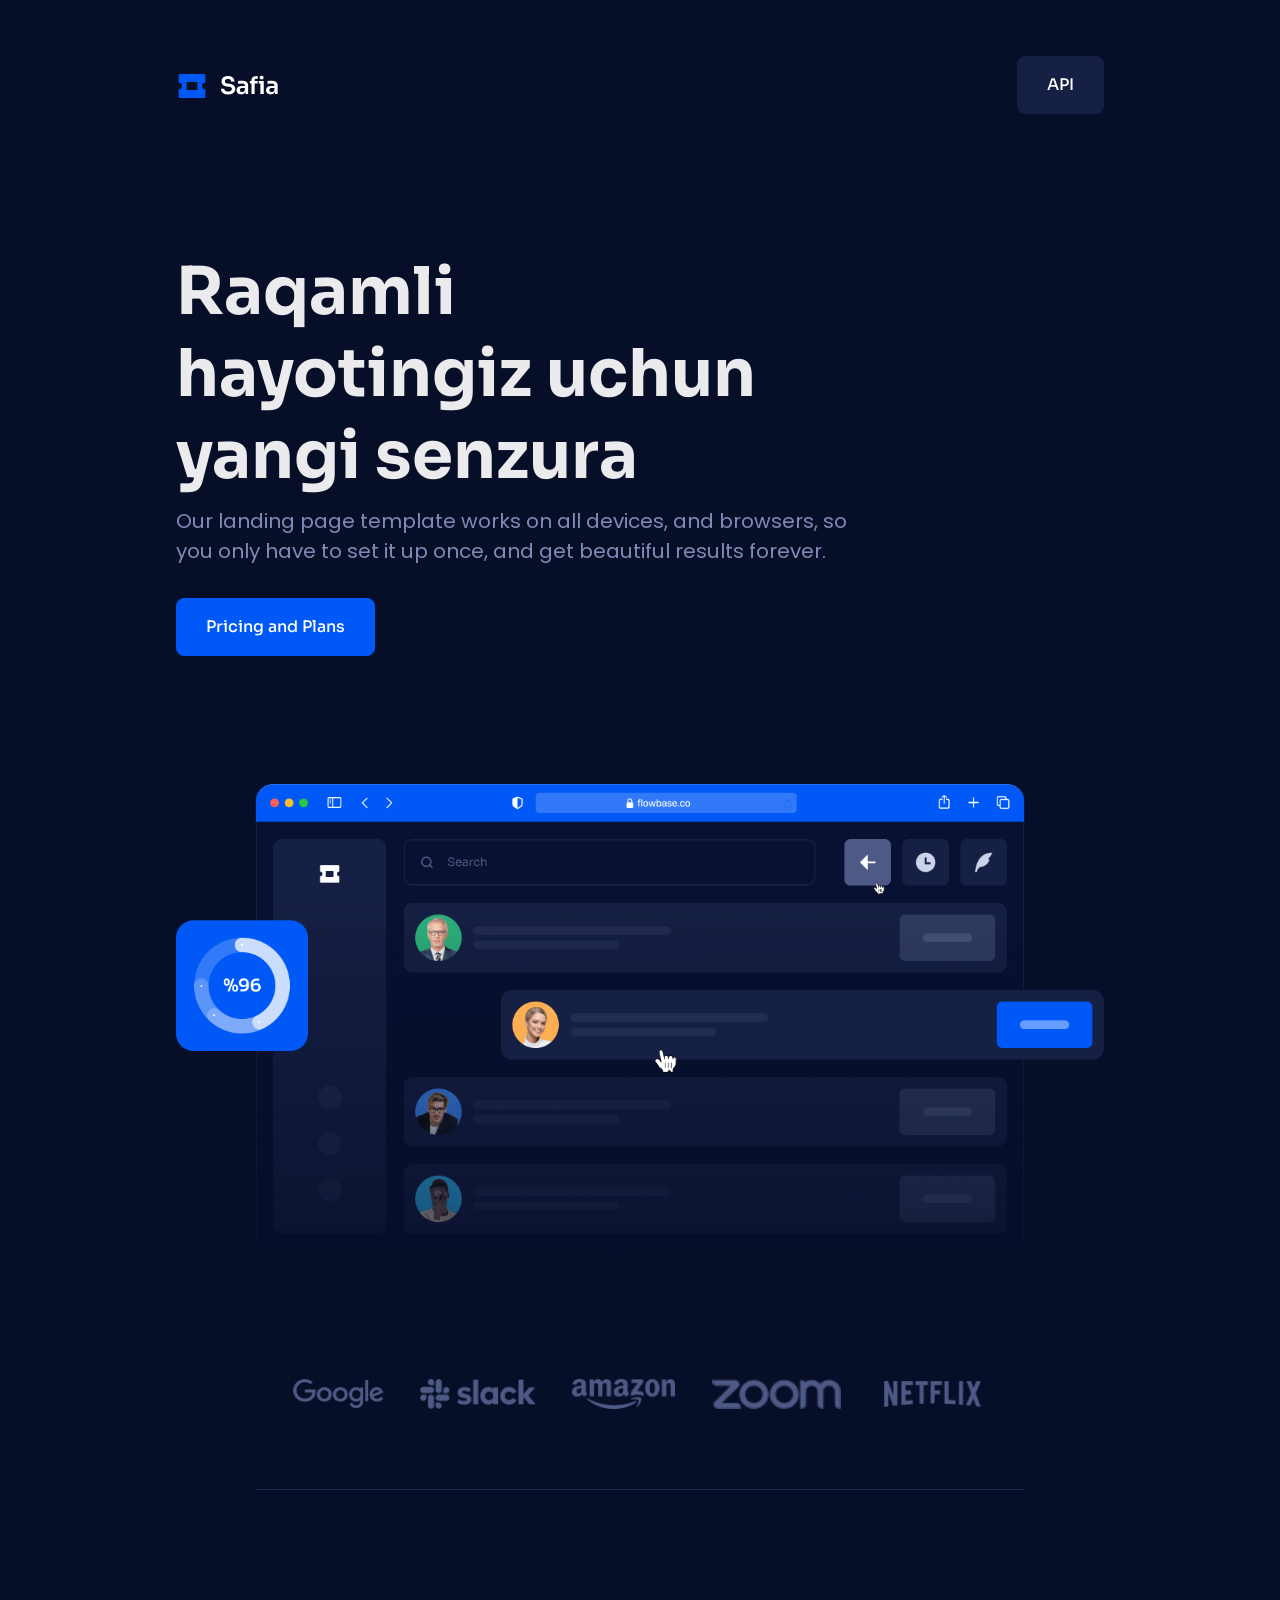
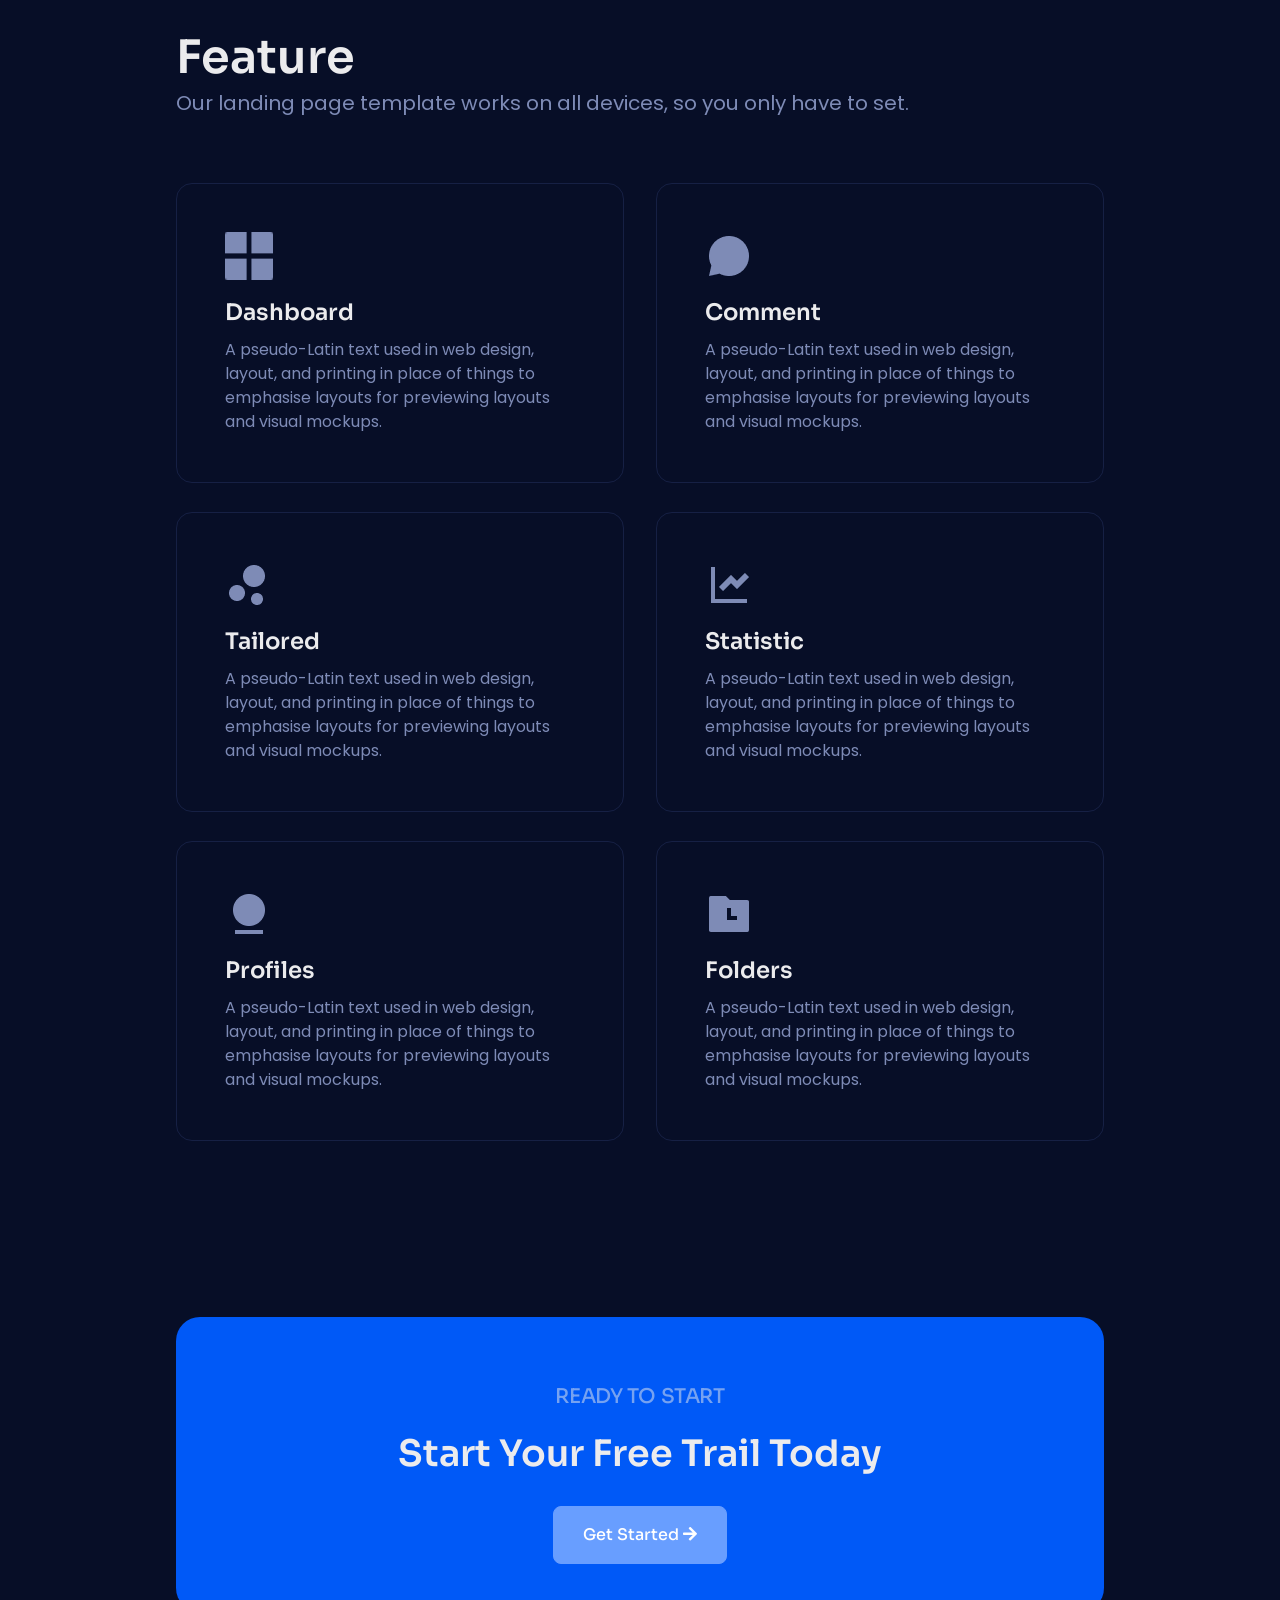
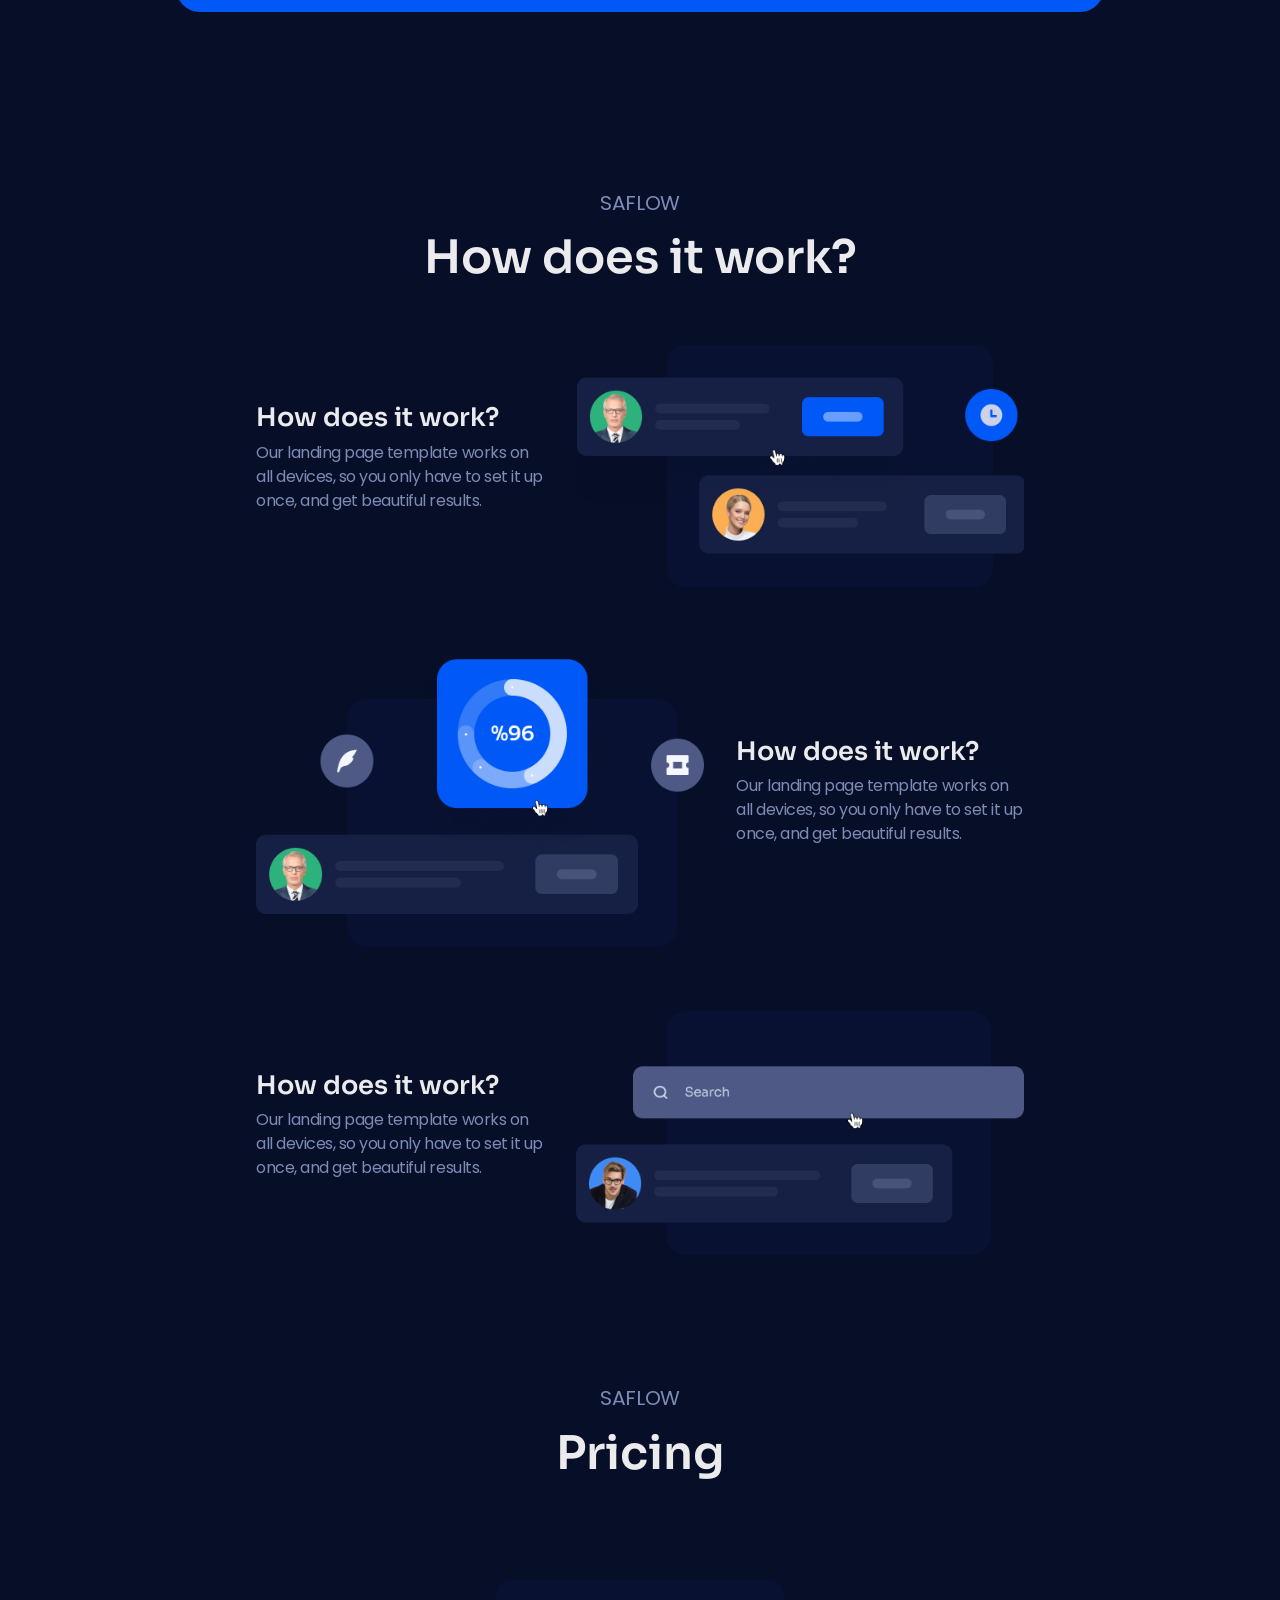
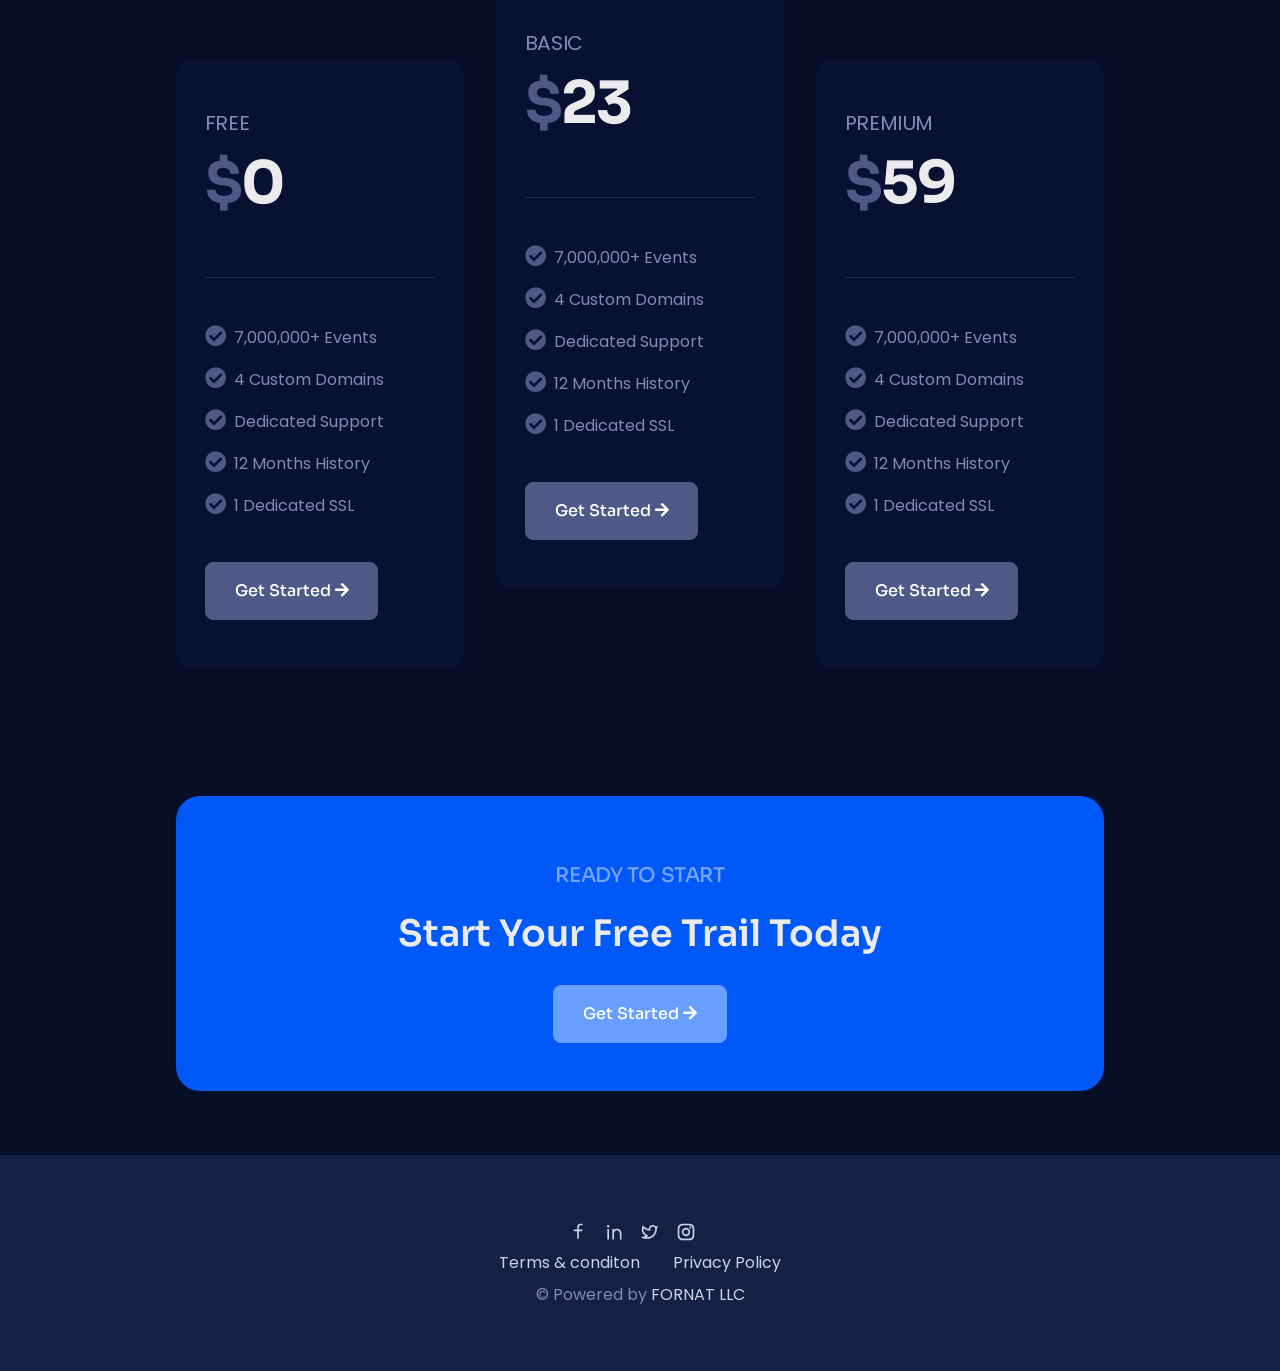
==== commit 7d74e1eb: "sdfs" ====
--- a/index.html
+++ b/index.html
@@ -5,31 +5,13 @@
     <meta charset="utf-8">
     <meta http-equiv="X-UA-Compatible" content="IE=edge">
     <meta name="viewport" content="width=device-width, initial-scale=1">
-
-
-    <!-- ===============================================-->
-    <!--    Document Title-->
-    <!-- ===============================================-->
     <title>Safia || Landing Template</title>
-
-
-    <!-- ===============================================-->
-    <!--    Favicons-->
-    <!-- ===============================================-->
     <link rel="shortcut icon" type="image/x-icon" href="assets/img/favicons/favicon.png">
-
-
-    <!-- ===============================================-->
-    <!--    Stylesheets-->
-    <!-- ===============================================-->
     <link rel="stylesheet" crossorigin="anonymous" href="https://cdnjs.cloudflare.com/ajax/libs/font-awesome/5.15.2/css/all.min.css" integrity="sha512-HK5fgLBL+xu6dm/Ii3z4xhlSUyZgTT9tuc/hSrtw6uzJOvgRr2a9jyxxT1ely+B+xFAmJKVSTbpM/CuL7qxO8w==">
     <link href="assets/css/theme.css" rel="stylesheet" />
-
     <link href="vendors/swiper/swiper-bundle.min.css" rel="stylesheet">
   </head>
-
-
-  <body>
+<body>
 
     <!-- ===============================================-->
     <!--    Main Content-->
@@ -38,7 +20,7 @@
       <nav class="navbar navbar-light sticky-top" data-navbar-darken-on-scroll="900">
         <div class="container pt-2"><a class="navbar-brand" href="index.html"> <img src="assets/img/gallery/logo.png" alt="..." /></a>
           <div class="navbar-nav ms-auto">
-            <button class="btn btn-secondary">Login</button>
+            <button class="btn btn-secondary">API</button>
           </div>
         </div>
       </nav>
@@ -51,7 +33,7 @@
         <div class="container">
           <div class="row align-items-center">
             <div class="col-md-9 col-lg-8 col-xl-5">
-              <h1 class="display-3 lh-sm">Landing Template for Startups</h1>
+              <h1 class="display-3 lh-sm">Raqamli hayotingiz uchun yangi senzura</h1>
             </div>
             <div class="col-md-9 col-xl-5">
               <p class="fs-2">Our landing page template works on all devices, and browsers, so you only have to set it up once, and get beautiful results forever.</p>
@@ -350,7 +332,7 @@
               </p>
             </div>
             <div class="col-xl-5 pt-2 pt-xl-0 text-center text-xl-end">
-              <p class="mb-0">&copy; This template is made with ❤️ by <a class="text-300" href="https://themewagon.com/" target="_blank"> ThemeWagon</a></p>
+              <p class="mb-0">&copy; Powered by <a class="text-300" href="https://fornat.uz/" target="_blank">FORNAT LLC</a></p>
             </div>
           </div>
         </div>
@@ -366,12 +348,6 @@
     <!--    End of Main Content-->
     <!-- ===============================================-->
 
-
-
-
-    <!-- ===============================================-->
-    <!--    JavaScripts-->
-    <!-- ===============================================-->
     <script src="vendors/@popperjs/popper.min.js"></script>
     <script src="vendors/bootstrap/bootstrap.min.js"></script>
     <script src="vendors/is/is.min.js"></script>
@@ -379,8 +355,6 @@
     <link rel="preconnect" href="https://fonts.gstatic.com">
     <link href="https://fonts.googleapis.com/css2?family=Sora:wght@100;200;300;400;500;600;700;800&amp;display=swap" rel="stylesheet">
     <script src="assets/js/theme.js"></script>
-
     <link href="https://fonts.googleapis.com/css2?family=Poppins:ital,wght@0,200;0,300;0,400;0,500;0,600;0,700;0,800;0,900;1,200;1,300;1,400&amp;display=swap" rel="stylesheet">
   </body>
-
 </html>
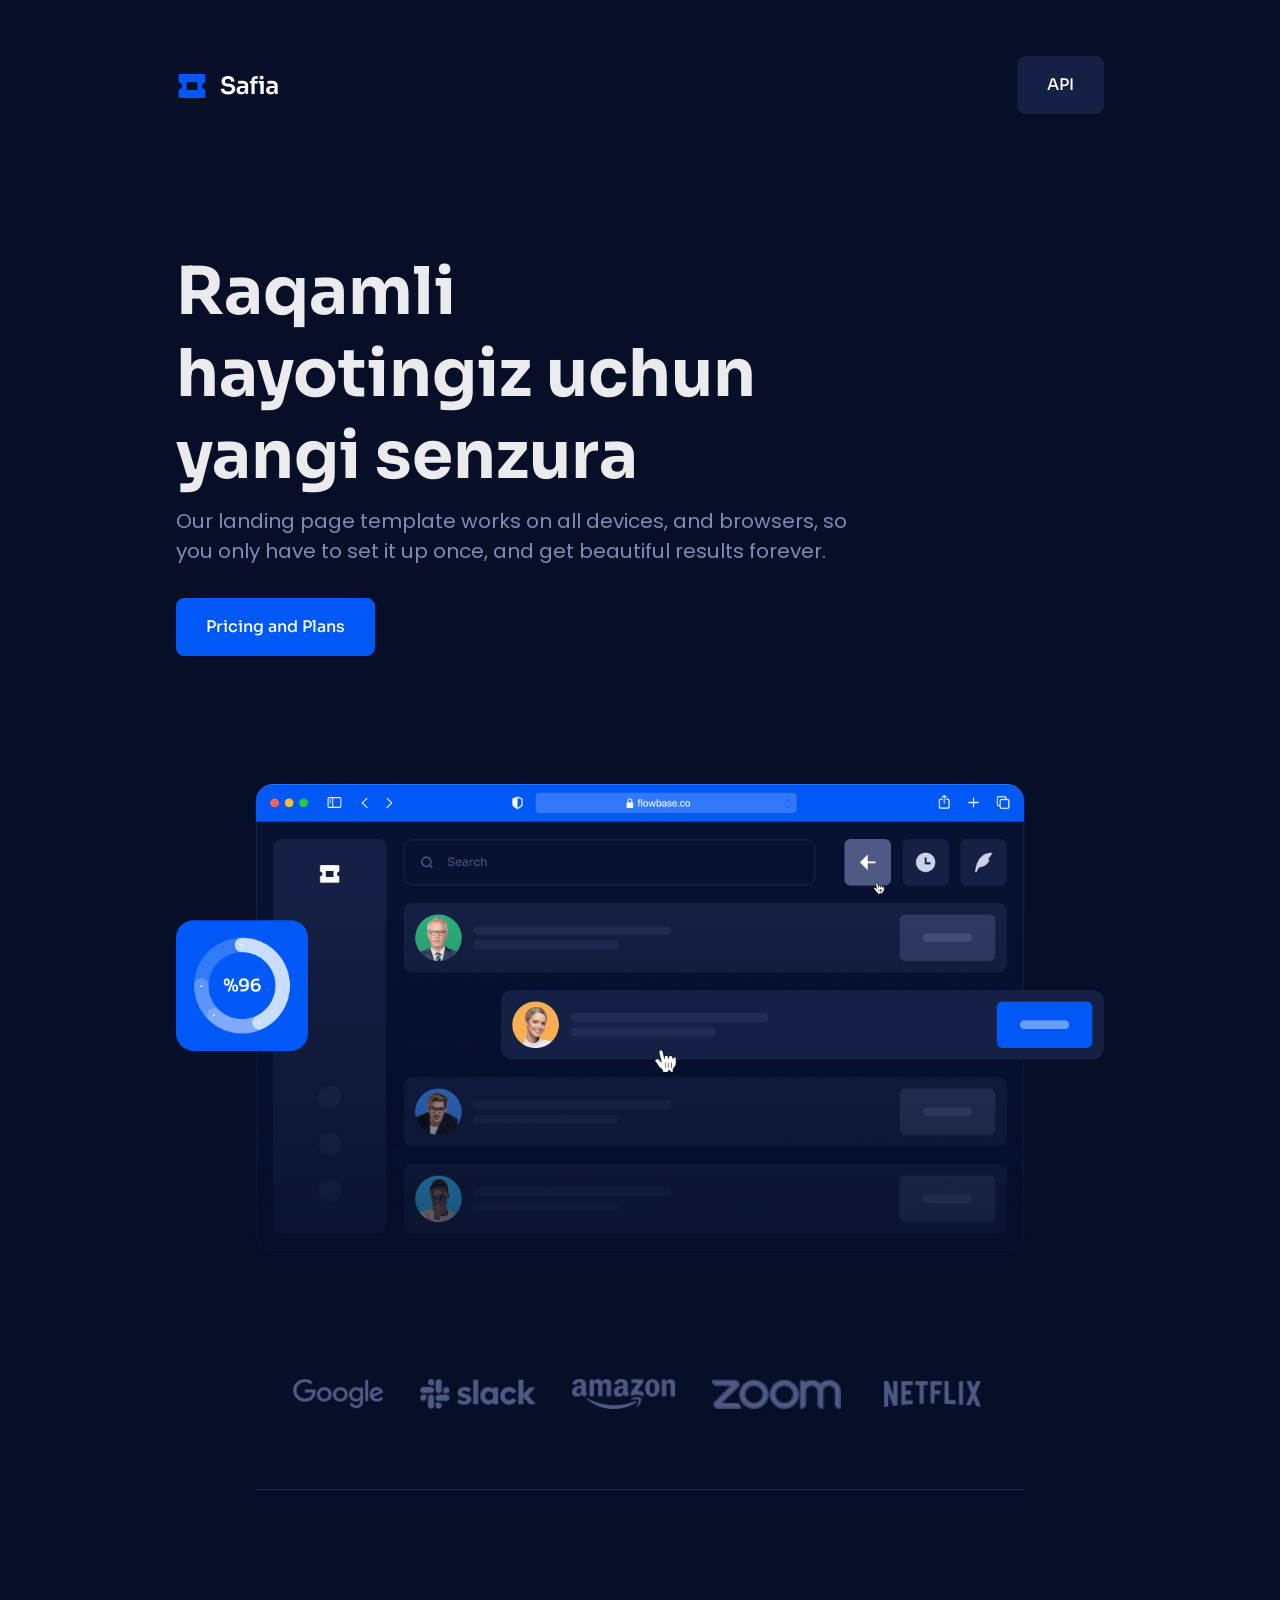
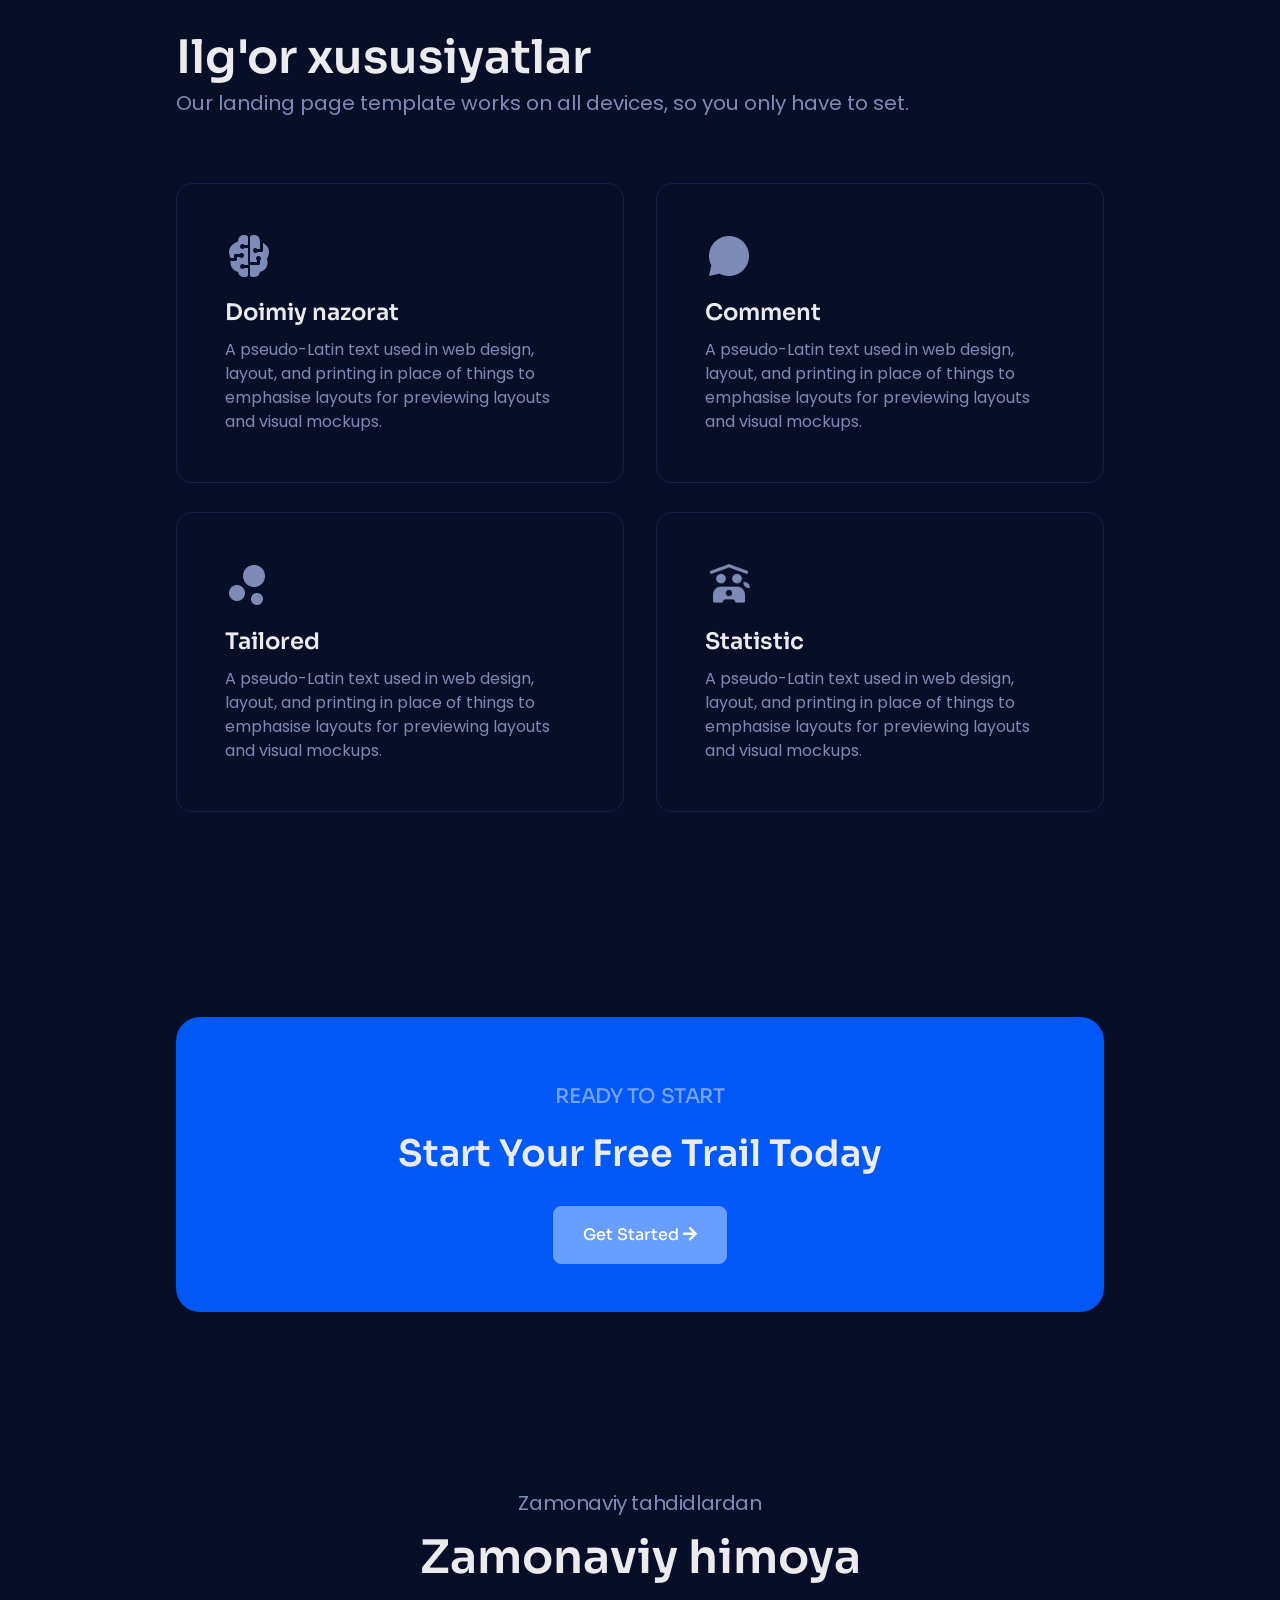
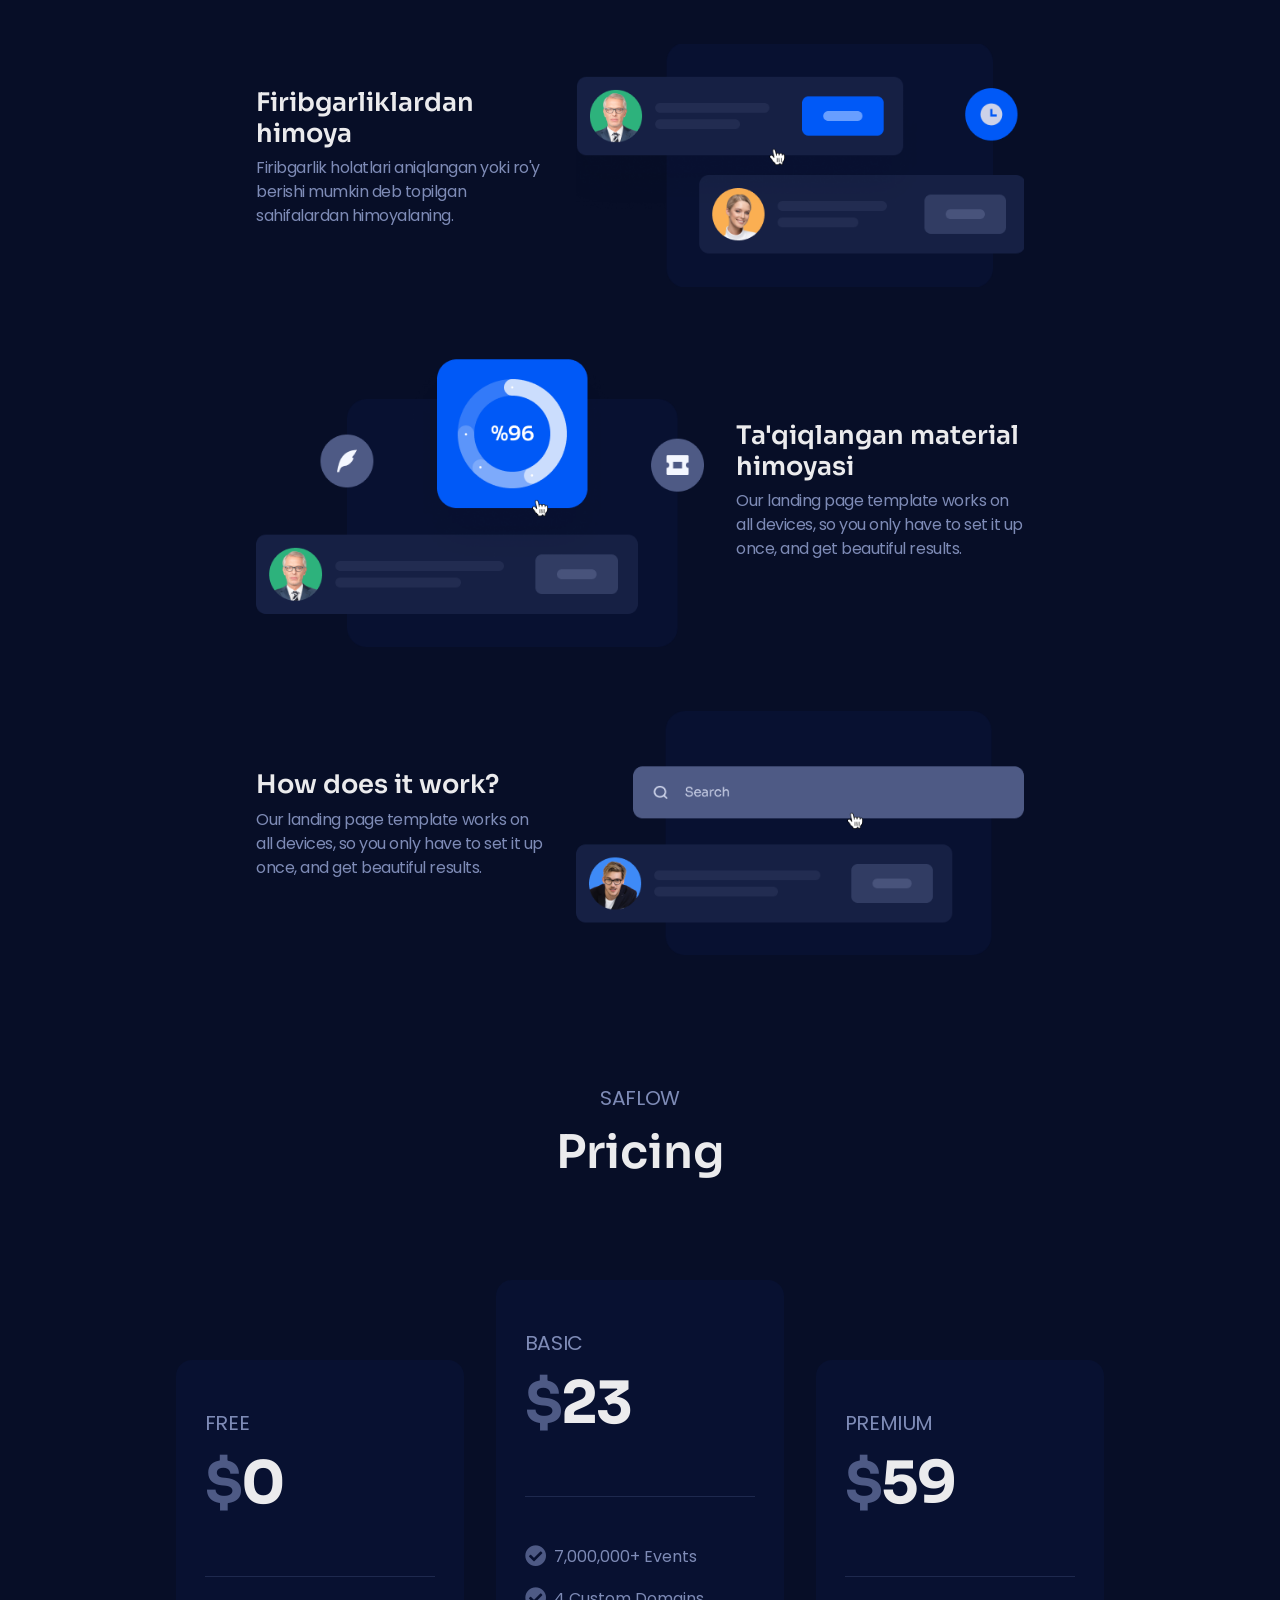
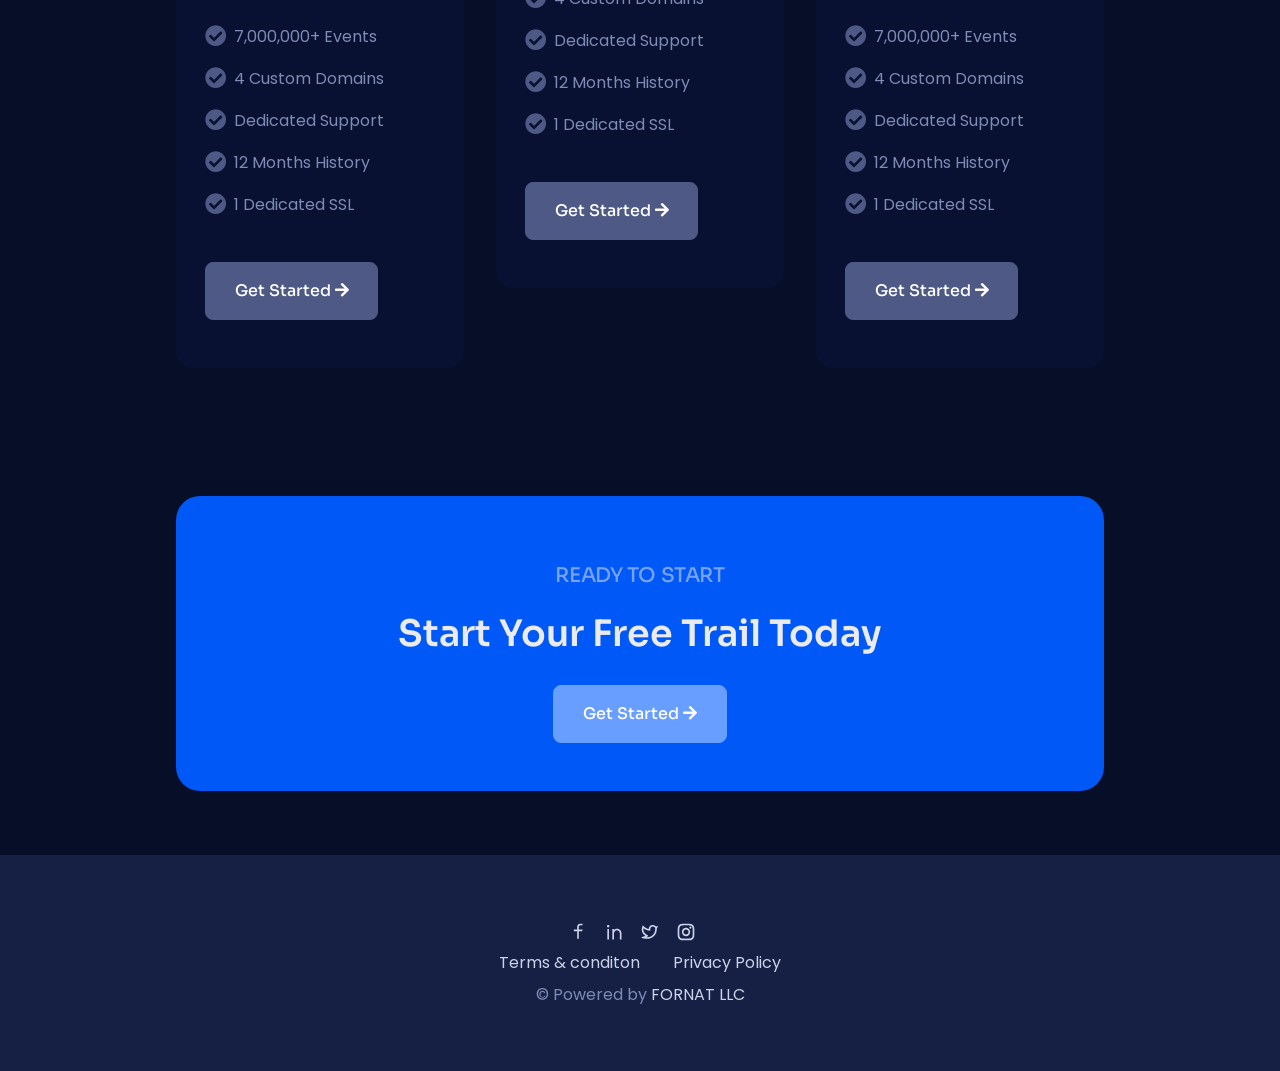
==== commit 63152d64: "SASA" ====
--- a/index.html
+++ b/index.html
@@ -5,7 +5,7 @@
     <meta charset="utf-8">
     <meta http-equiv="X-UA-Compatible" content="IE=edge">
     <meta name="viewport" content="width=device-width, initial-scale=1">
-    <title>Safia || Landing Template</title>
+    <title>X-FACE | Rasmiy vebsayt</title>
     <link rel="shortcut icon" type="image/x-icon" href="assets/img/favicons/favicon.png">
     <link rel="stylesheet" crossorigin="anonymous" href="https://cdnjs.cloudflare.com/ajax/libs/font-awesome/5.15.2/css/all.min.css" integrity="sha512-HK5fgLBL+xu6dm/Ii3z4xhlSUyZgTT9tuc/hSrtw6uzJOvgRr2a9jyxxT1ely+B+xFAmJKVSTbpM/CuL7qxO8w==">
     <link href="assets/css/theme.css" rel="stylesheet" />
@@ -95,13 +95,13 @@
       <section>
 
         <div class="container">
-          <h1 class="display-6 fw-semi-bold"> Feature</h1>
+          <h1 class="display-6 fw-semi-bold"> Ilg'or xususiyatlar</h1>
           <p class="fs-2">Our landing page template works on all devices, so you only have to set.</p>
           <div class="row mb-4 mt-6">
             <div class="col-md-6">
               <div class="border rounded-1 border-700 h-100 features-items">
-                <div class="p-5"><img src="assets/img/gallery/dashboardicon.png" alt="Dashboard" style="width:48px;height:48px;" />
-                  <h3 class="pt-3 lh-base">Dashboard</h3>
+                <div class="p-5"><img src="assets/img/gallery/icons8-artificial-intelligence-48.png" alt="Dashboard" style="width:48px;height:48px;" />
+                  <h3 class="pt-3 lh-base">Doimiy nazorat</h3>
                   <p class="mb-0">A pseudo-Latin text used in web design, layout, and printing in place of things to emphasise layouts for previewing layouts and visual mockups.</p>
                 </div>
               </div>
@@ -126,26 +126,8 @@
             </div>
             <div class="col-md-6">
               <div class="border rounded-1 border-700 h-100 features-items">
-                <div class="p-5"><img src="assets/img/gallery/statistics.png" alt="Statistic" style="width:48px;height:48px;" />
+                <div class="p-5"><img src="assets/img/gallery/icons8-defend-family-60.png" alt="Statistic" style="width:48px;height:48px;" />
                   <h3 class="pt-3 lh-base">Statistic</h3>
-                  <p class="mb-0">A pseudo-Latin text used in web design, layout, and printing in place of things to emphasise layouts for previewing layouts and visual mockups.</p>
-                </div>
-              </div>
-            </div>
-          </div>
-          <div class="row">
-            <div class="col-md-6">
-              <div class="border rounded-1 border-700 h-100 features-items">
-                <div class="p-5"><img src="assets/img/gallery/profile.png" alt="Profiles" style="width:48px;height:48px;" />
-                  <h3 class="pt-3 lh-base">Profiles</h3>
-                  <p class="mb-0">A pseudo-Latin text used in web design, layout, and printing in place of things to emphasise layouts for previewing layouts and visual mockups.</p>
-                </div>
-              </div>
-            </div>
-            <div class="col-md-6">
-              <div class="border rounded-1 border-700 h-100 features-items">
-                <div class="p-5"><img src="assets/img/gallery/folder.png" alt="Folders" style="width:48px;height:48px;" />
-                  <h3 class="pt-3 lh-base">Folders</h3>
                   <p class="mb-0">A pseudo-Latin text used in web design, layout, and printing in place of things to emphasise layouts for previewing layouts and visual mockups.</p>
                 </div>
               </div>
@@ -193,20 +175,20 @@
 
         <div class="container">
           <div class="text-center">
-            <p class="fs-2 ls-2">SAFLOW</p>
-            <h1 class="display-6 fw-semi-bold">How does it work?</h1>
+            <p class="fs-2 ls-2">Zamonaviy tahdidlardan</p>
+            <h1 class="display-6 fw-semi-bold">Zamonaviy himoya</h1>
           </div>
           <div class="row mt-6 flex-center justify-content-xl-evenly px-xl-5">
             <div class="col-md-7 col-lg-6 order-md-1"><img class="w-100" src="assets/img/gallery/comment1.png" alt="..." /></div>
             <div class="col-md-5 col-lg-4">
-              <h3 class="fs-xl-7 fs-lg-4 fs-md-3 mt-5 mt-md-0">How does it work?</h3>
-              <p class="fs-xl-1 ls-3 pe-xl-2"> Our landing page template works on all devices, so you only have to set it up once, and get beautiful results.</p>
+              <h3 class="fs-xl-7 fs-lg-4 fs-md-3 mt-5 mt-md-0">Firibgarliklardan himoya</h3>
+              <p class="fs-xl-1 ls-3 pe-xl-2">Firibgarlik holatlari aniqlangan yoki ro'y berishi mumkin deb topilgan sahifalardan himoyalaning.</p>
             </div>
           </div>
           <div class="row mt-6 flex-center justify-content-xl-evenly px-xl-5">
             <div class="col-md-7 col-lg-6 false"><img class="w-100" src="assets/img/gallery/comment2.png" alt="..." /></div>
             <div class="col-md-5 col-lg-4">
-              <h3 class="fs-xl-7 fs-lg-4 fs-md-3 mt-5 mt-md-0">How does it work?</h3>
+              <h3 class="fs-xl-7 fs-lg-4 fs-md-3 mt-5 mt-md-0">Ta'qiqlangan material himoyasi</h3>
               <p class="fs-xl-1 ls-3 pe-xl-2"> Our landing page template works on all devices, so you only have to set it up once, and get beautiful results.</p>
             </div>
           </div>
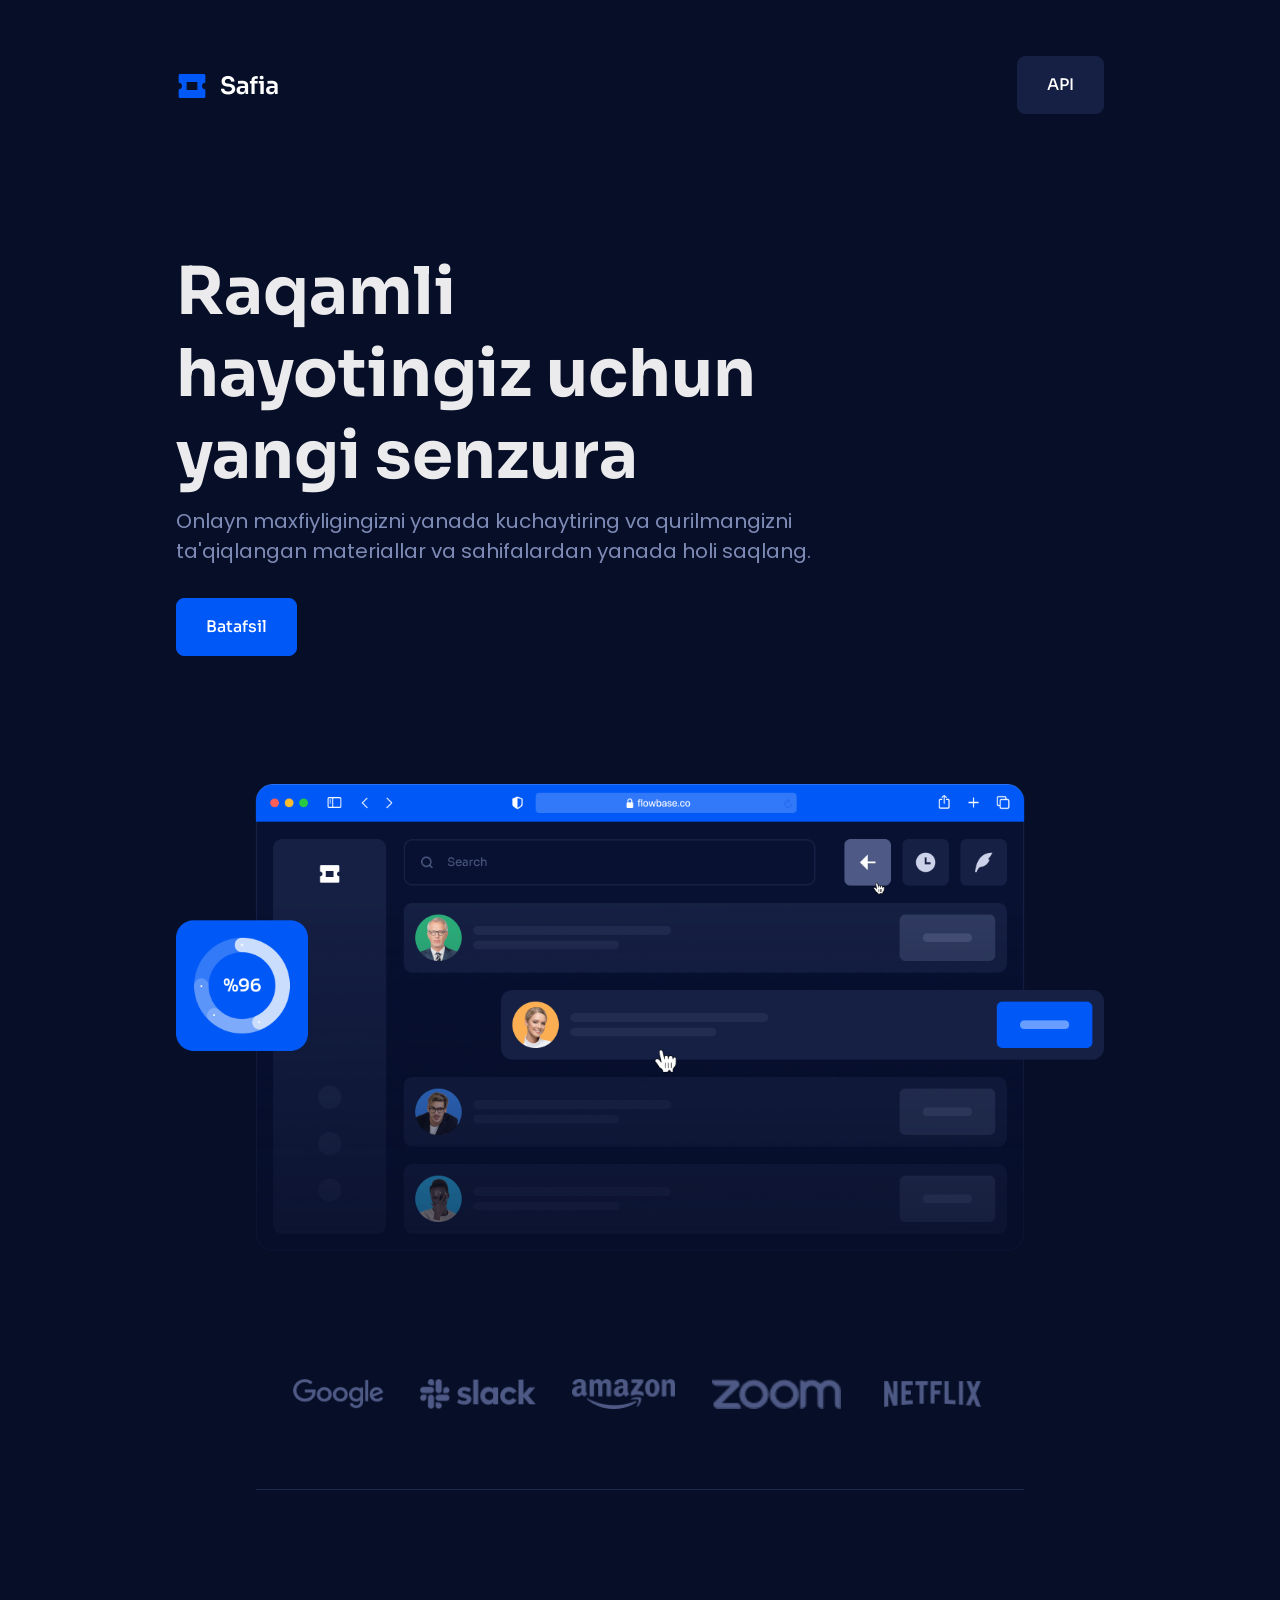
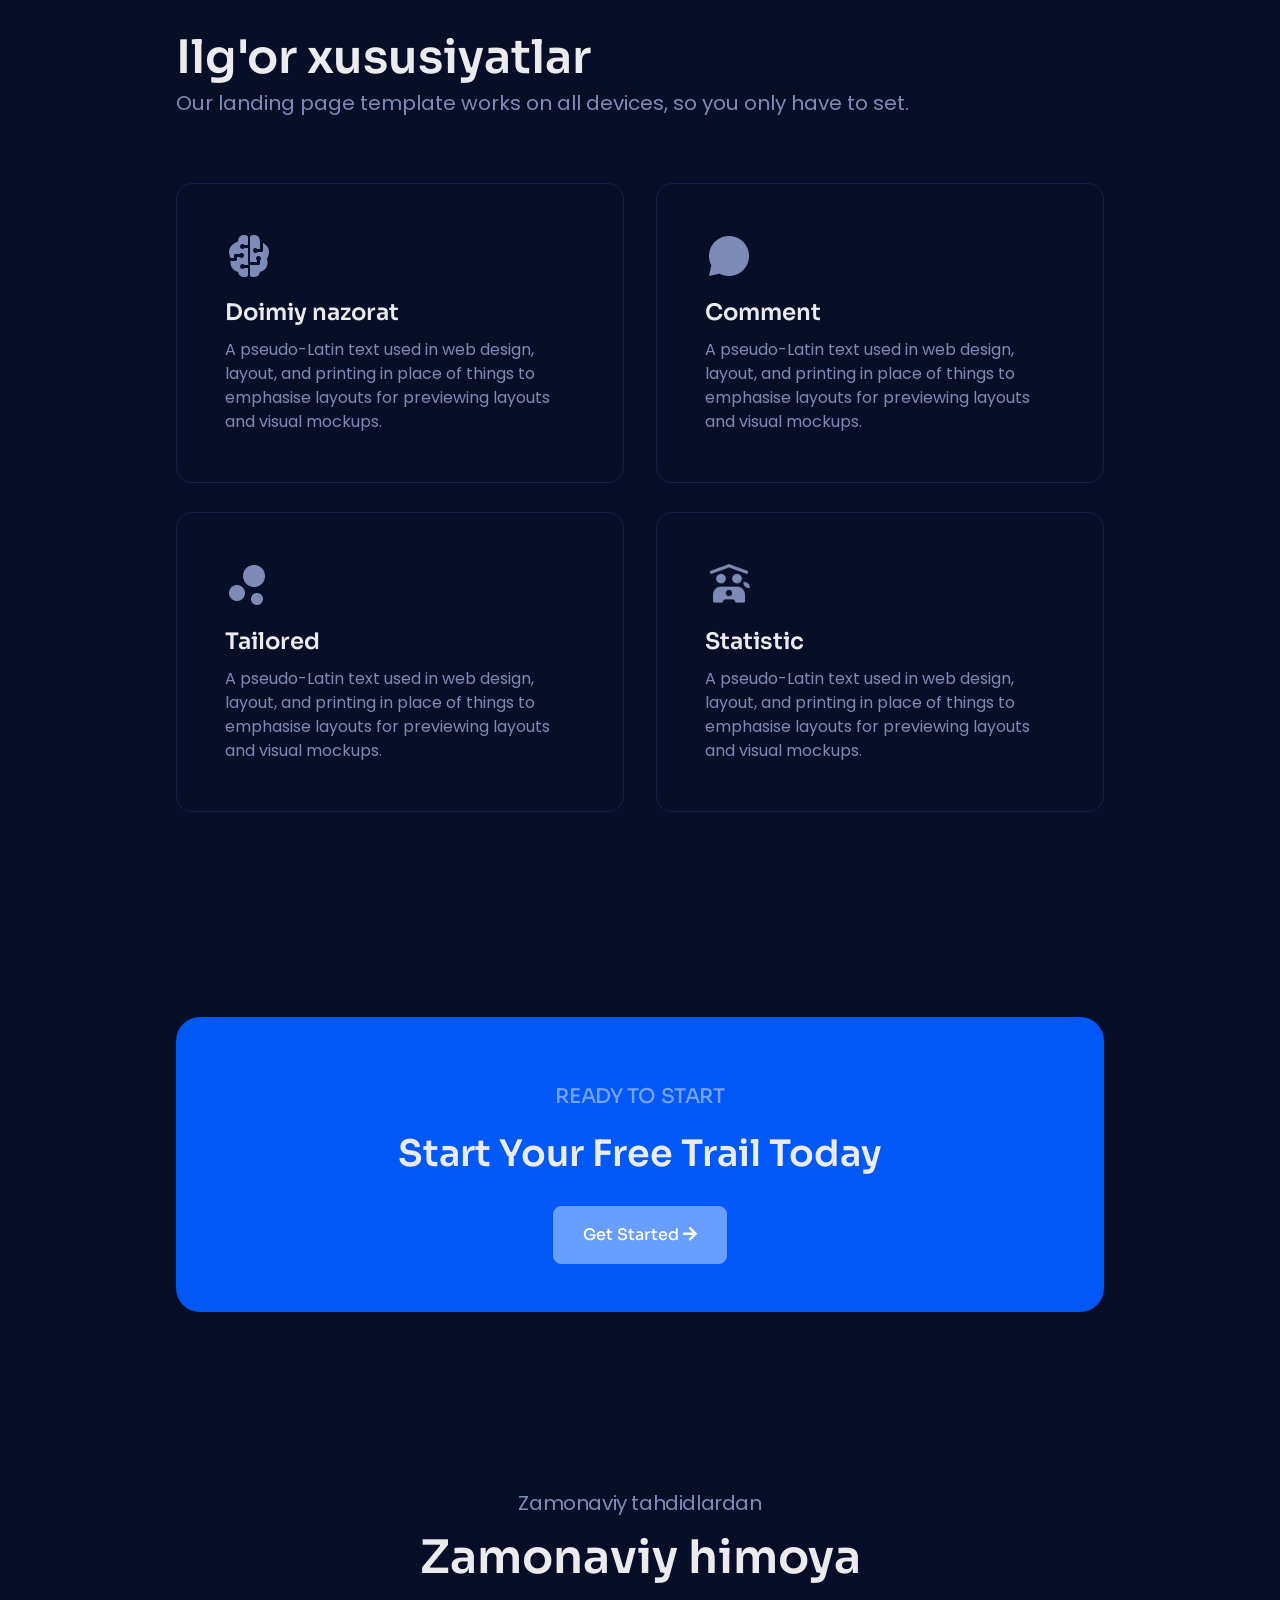
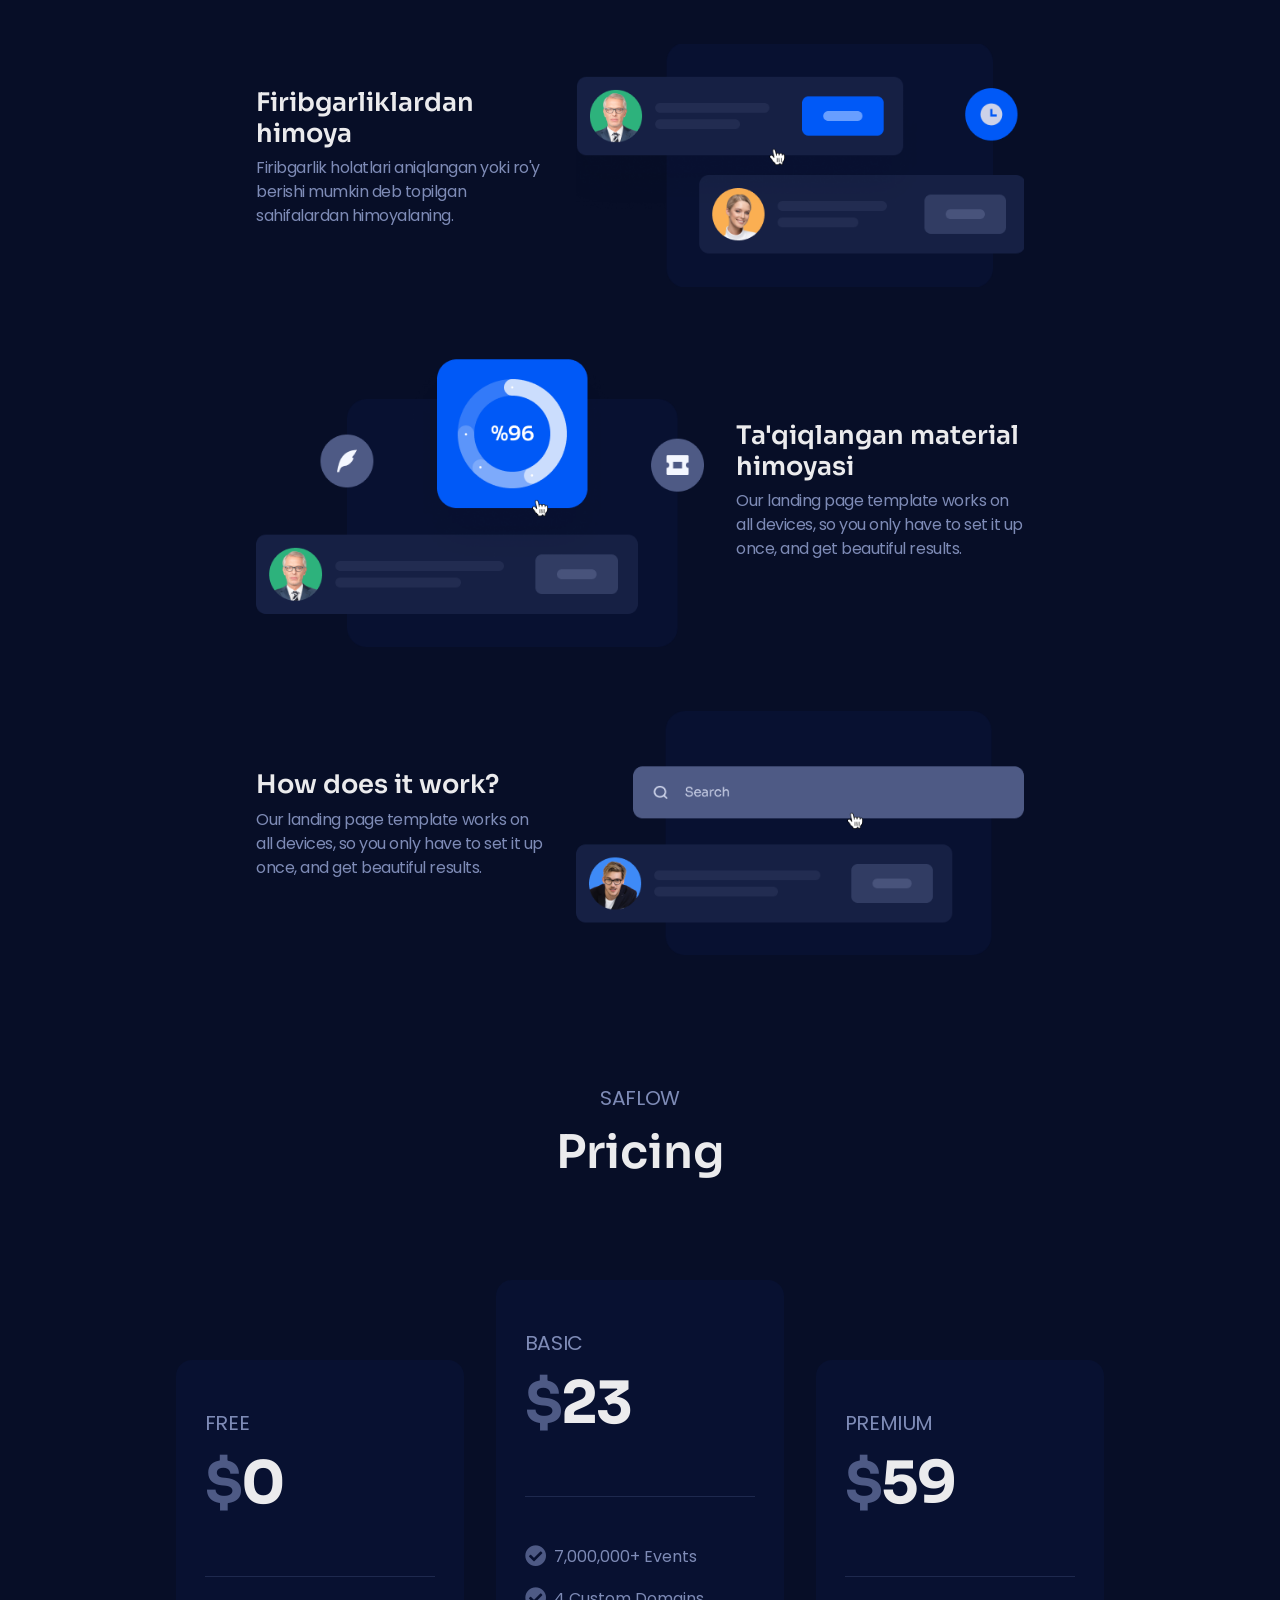
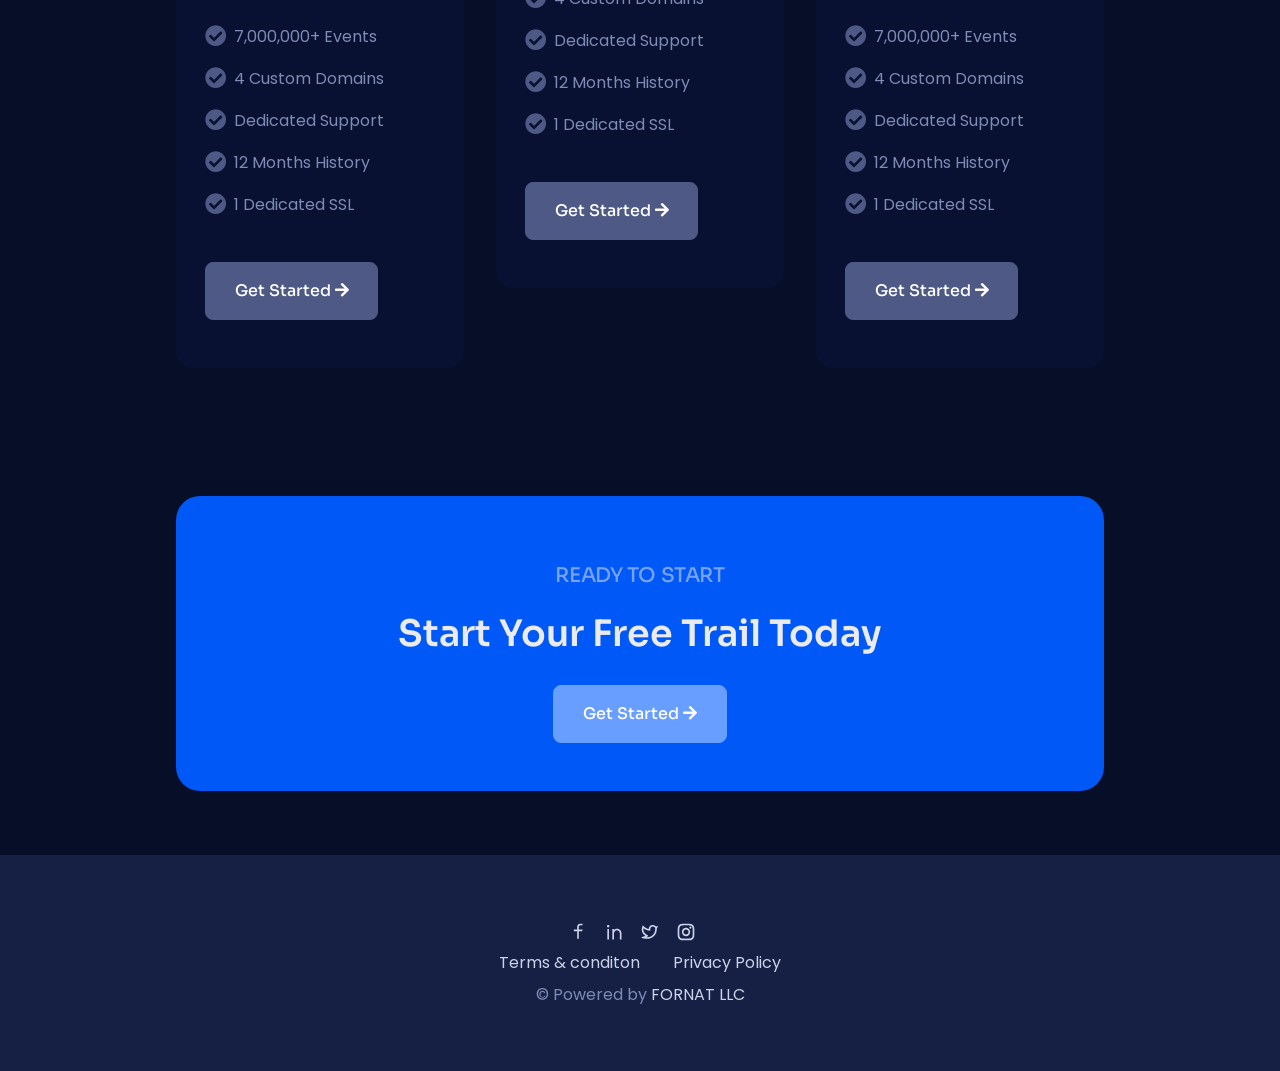
==== commit f937b5a1: "asas" ====
--- a/index.html
+++ b/index.html
@@ -36,8 +36,8 @@
               <h1 class="display-3 lh-sm">Raqamli hayotingiz uchun yangi senzura</h1>
             </div>
             <div class="col-md-9 col-xl-5">
-              <p class="fs-2">Our landing page template works on all devices, and browsers, so you only have to set it up once, and get beautiful results forever.</p>
-              <button class="btn btn-primary mt-3">Pricing and Plans</button>
+              <p class="fs-2">Onlayn maxfiyligingizni yanada kuchaytiring va qurilmangizni <a href=""></a> ta'qiqlangan materiallar va sahifalardan yanada holi saqlang.</p>
+              <button class="btn btn-primary mt-3">Batafsil</button>
             </div>
           </div>
         </div>
@@ -146,7 +146,6 @@
       <!-- ============================================-->
       <!-- <section> begin ============================-->
       <section class="mt-5">
-
         <div class="container">
           <div class="text-center">
             <div class="p-5 bg-primary rounded-3">
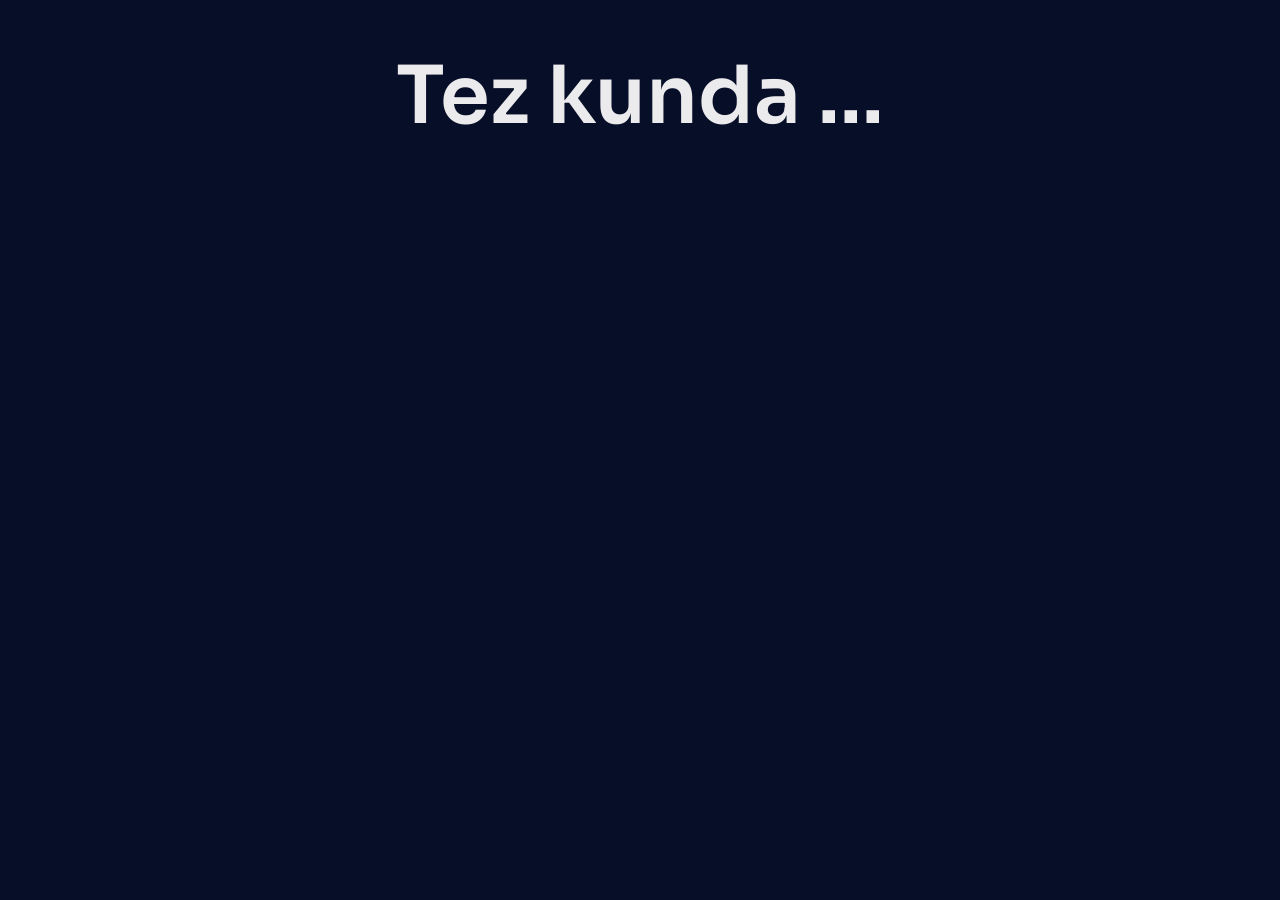
==== commit 75024eca: "assas" ====
--- a/index.html
+++ b/index.html
@@ -16,315 +16,7 @@
     <!-- ===============================================-->
     <!--    Main Content-->
     <!-- ===============================================-->
-    <main class="main" id="top">
-      <nav class="navbar navbar-light sticky-top" data-navbar-darken-on-scroll="900">
-        <div class="container pt-2"><a class="navbar-brand" href="index.html"> <img src="assets/img/gallery/logo.png" alt="..." /></a>
-          <div class="navbar-nav ms-auto">
-            <button class="btn btn-secondary">API</button>
-          </div>
-        </div>
-      </nav>
-
-
-      <!-- ============================================-->
-      <!-- <section> begin ============================-->
-      <section class="mt-6">
-
-        <div class="container">
-          <div class="row align-items-center">
-            <div class="col-md-9 col-lg-8 col-xl-5">
-              <h1 class="display-3 lh-sm">Raqamli hayotingiz uchun yangi senzura</h1>
-            </div>
-            <div class="col-md-9 col-xl-5">
-              <p class="fs-2">Onlayn maxfiyligingizni yanada kuchaytiring va qurilmangizni <a href=""></a> ta'qiqlangan materiallar va sahifalardan yanada holi saqlang.</p>
-              <button class="btn btn-primary mt-3">Batafsil</button>
-            </div>
-          </div>
-        </div>
-        <!-- end of .container-->
-
-      </section>
-      <!-- <section> close ============================-->
-      <!-- ============================================-->
-
-
-
-
-      <!-- ============================================-->
-      <!-- <section> begin ============================-->
-      <section>
-
-        <div class="container"><img class="img-fluid" src="assets/img/gallery/dashboard.png" alt="Dashboard" />
-        </div>
-        <!-- end of .container-->
-
-      </section>
-      <!-- <section> close ============================-->
-      <!-- ============================================-->
-
-
-
-
-      <!-- ============================================-->
-      <!-- <section> begin ============================-->
-      <section>
-
-        <div class="container">
-          <div class="row mx-md-5 px-md-5 d-flex justify-content-evenly">
-            <div class="col-4 col-lg-auto mt-5 mt-lg-0"><img src="assets/img/gallery/brands/google.png" alt="Google" style="height:30px;" /></div>
-            <div class="col-4 col-lg-auto mt-5 mt-lg-0"><img src="assets/img/gallery/brands/slack.png" alt="Slack" style="height:30px;" /></div>
-            <div class="col-4 col-lg-auto mt-5 mt-lg-0"><img src="assets/img/gallery/brands/amazon.png" alt="Amazon" style="height:30px;" /></div>
-            <div class="col-4 col-lg-auto mt-5 mt-lg-0"><img src="assets/img/gallery/brands/zoom.png" alt="Zoom" style="height:30px;" /></div>
-            <div class="col-4 col-lg-auto mt-5 mt-lg-0"><img src="assets/img/gallery/brands/netflix.png" alt="Netflix" style="height:30px;" /></div>
-          </div>
-          <div class="px-xl-8 px-md-7">
-            <hr class="mt-7 text-1000" />
-          </div>
-        </div>
-        <!-- end of .container-->
-
-      </section>
-      <!-- <section> close ============================-->
-      <!-- ============================================-->
-
-
-
-
-      <!-- ============================================-->
-      <!-- <section> begin ============================-->
-      <section>
-
-        <div class="container">
-          <h1 class="display-6 fw-semi-bold"> Ilg'or xususiyatlar</h1>
-          <p class="fs-2">Our landing page template works on all devices, so you only have to set.</p>
-          <div class="row mb-4 mt-6">
-            <div class="col-md-6">
-              <div class="border rounded-1 border-700 h-100 features-items">
-                <div class="p-5"><img src="assets/img/gallery/icons8-artificial-intelligence-48.png" alt="Dashboard" style="width:48px;height:48px;" />
-                  <h3 class="pt-3 lh-base">Doimiy nazorat</h3>
-                  <p class="mb-0">A pseudo-Latin text used in web design, layout, and printing in place of things to emphasise layouts for previewing layouts and visual mockups.</p>
-                </div>
-              </div>
-            </div>
-            <div class="col-md-6">
-              <div class="border rounded-1 border-700 h-100 features-items">
-                <div class="p-5"><img src="assets/img/gallery/comment.png" alt="Comment" style="width:48px;height:48px;" />
-                  <h3 class="pt-3 lh-base">Comment</h3>
-                  <p class="mb-0">A pseudo-Latin text used in web design, layout, and printing in place of things to emphasise layouts for previewing layouts and visual mockups.</p>
-                </div>
-              </div>
-            </div>
-          </div>
-          <div class="row mb-4">
-            <div class="col-md-6">
-              <div class="border rounded-1 border-700 h-100 features-items">
-                <div class="p-5"><img src="assets/img/gallery/trilored.png" alt="Tailored" style="width:48px;height:48px;" />
-                  <h3 class="pt-3 lh-base">Tailored</h3>
-                  <p class="mb-0">A pseudo-Latin text used in web design, layout, and printing in place of things to emphasise layouts for previewing layouts and visual mockups.</p>
-                </div>
-              </div>
-            </div>
-            <div class="col-md-6">
-              <div class="border rounded-1 border-700 h-100 features-items">
-                <div class="p-5"><img src="assets/img/gallery/icons8-defend-family-60.png" alt="Statistic" style="width:48px;height:48px;" />
-                  <h3 class="pt-3 lh-base">Statistic</h3>
-                  <p class="mb-0">A pseudo-Latin text used in web design, layout, and printing in place of things to emphasise layouts for previewing layouts and visual mockups.</p>
-                </div>
-              </div>
-            </div>
-          </div>
-        </div>
-        <!-- end of .container-->
-
-      </section>
-      <!-- <section> close ============================-->
-      <!-- ============================================-->
-
-
-
-
-      <!-- ============================================-->
-      <!-- <section> begin ============================-->
-      <section class="mt-5">
-        <div class="container">
-          <div class="text-center">
-            <div class="p-5 bg-primary rounded-3">
-              <div class="py-3">
-                <h4 class="opacity-50 ls-2 lh-base fw-medium">READY TO START</h4>
-                <h2 class="mt-3 fs-4 fs-sm-7 latter-sp-3 lh-base fw-semi-bold">Start Your Free Trail Today </h2>
-              </div>
-              <div class="flex-center d-flex">
-                <button class="btn btn-info">Get Started <span class="fas fa-arrow-right"></span></button>
-              </div>
-            </div>
-          </div>
-        </div>
-        <!-- end of .container-->
-
-      </section>
-      <!-- <section> close ============================-->
-      <!-- ============================================-->
-
-
-
-
-      <!-- ============================================-->
-      <!-- <section> begin ============================-->
-      <section class="mt-5">
-
-        <div class="container">
-          <div class="text-center">
-            <p class="fs-2 ls-2">Zamonaviy tahdidlardan</p>
-            <h1 class="display-6 fw-semi-bold">Zamonaviy himoya</h1>
-          </div>
-          <div class="row mt-6 flex-center justify-content-xl-evenly px-xl-5">
-            <div class="col-md-7 col-lg-6 order-md-1"><img class="w-100" src="assets/img/gallery/comment1.png" alt="..." /></div>
-            <div class="col-md-5 col-lg-4">
-              <h3 class="fs-xl-7 fs-lg-4 fs-md-3 mt-5 mt-md-0">Firibgarliklardan himoya</h3>
-              <p class="fs-xl-1 ls-3 pe-xl-2">Firibgarlik holatlari aniqlangan yoki ro'y berishi mumkin deb topilgan sahifalardan himoyalaning.</p>
-            </div>
-          </div>
-          <div class="row mt-6 flex-center justify-content-xl-evenly px-xl-5">
-            <div class="col-md-7 col-lg-6 false"><img class="w-100" src="assets/img/gallery/comment2.png" alt="..." /></div>
-            <div class="col-md-5 col-lg-4">
-              <h3 class="fs-xl-7 fs-lg-4 fs-md-3 mt-5 mt-md-0">Ta'qiqlangan material himoyasi</h3>
-              <p class="fs-xl-1 ls-3 pe-xl-2"> Our landing page template works on all devices, so you only have to set it up once, and get beautiful results.</p>
-            </div>
-          </div>
-          <div class="row mt-6 flex-center justify-content-xl-evenly px-xl-5">
-            <div class="col-md-7 col-lg-6 order-md-1"><img class="w-100" src="assets/img/gallery/comment3.png" alt="..." /></div>
-            <div class="col-md-5 col-lg-4">
-              <h3 class="fs-xl-7 fs-lg-4 fs-md-3 mt-5 mt-md-0">How does it work?</h3>
-              <p class="fs-xl-1 ls-3 pe-xl-2"> Our landing page template works on all devices, so you only have to set it up once, and get beautiful results.</p>
-            </div>
-          </div>
-        </div>
-        <!-- end of .container-->
-
-      </section>
-      <!-- <section> close ============================-->
-      <!-- ============================================-->
-
-
-
-
-      <!-- ============================================-->
-      <!-- <section> begin ============================-->
-      <section>
-
-        <div class="container-lg">
-          <div class="text-center">
-            <p class="fs-2 ls-2">SAFLOW</p>
-            <h1 class="display-6 fw-semi-bold">Pricing</h1>
-          </div>
-          <div class="row flex-center">
-            <div class="col-sm-9 col-md-4 mt-3">
-              <div class="py-5 px-4 px-md-3 px-lg-4 rounded-1 bg-800 plans-cards mt-md-9">
-                <p class="fs-2 ls-2">FREE</p>
-                <h1 class="display-4 ls-3"><span class="text-600">$</span>0</h1>
-                <hr class="hr mt-6 text-1000" />
-                <ul class="mt-5 ps-0">
-                  <li class="pricing-lists"><i class="fas fa-check-circle fa-lg me-2 text-600"></i>7,000,000+ Events</li>
-                  <li class="pricing-lists"><i class="fas fa-check-circle fa-lg me-2 text-600"></i>4 Custom Domains</li>
-                  <li class="pricing-lists"><i class="fas fa-check-circle fa-lg me-2 text-600"></i>Dedicated Support </li>
-                  <li class="pricing-lists"><i class="fas fa-check-circle fa-lg me-2 text-600"></i>12 Months History</li>
-                  <li class="pricing-lists"><i class="fas fa-check-circle fa-lg me-2 text-600"></i>1 Dedicated SSL</li>
-                </ul>
-                <button class="btn btn-gray mt-4">Get Started <span class="fas fa-arrow-right"></span></button>
-              </div>
-            </div>
-            <div class="col-sm-9 col-md-4 mt-3">
-              <div class="py-5 px-4 px-md-3 px-lg-4 rounded-1 bg-800 plans-cards mt-0">
-                <p class="fs-2 ls-2">BASIC</p>
-                <h1 class="display-4 ls-3"><span class="text-600">$</span>23</h1>
-                <hr class="hr mt-6 text-1000" />
-                <ul class="mt-5 ps-0">
-                  <li class="pricing-lists"><i class="fas fa-check-circle fa-lg me-2 text-600"></i>7,000,000+ Events</li>
-                  <li class="pricing-lists"><i class="fas fa-check-circle fa-lg me-2 text-600"></i>4 Custom Domains</li>
-                  <li class="pricing-lists"><i class="fas fa-check-circle fa-lg me-2 text-600"></i>Dedicated Support </li>
-                  <li class="pricing-lists"><i class="fas fa-check-circle fa-lg me-2 text-600"></i>12 Months History</li>
-                  <li class="pricing-lists"><i class="fas fa-check-circle fa-lg me-2 text-600"></i>1 Dedicated SSL</li>
-                </ul>
-                <button class="btn btn-gray mt-4">Get Started <span class="fas fa-arrow-right"></span></button>
-              </div>
-            </div>
-            <div class="col-sm-9 col-md-4 mt-3">
-              <div class="py-5 px-4 px-md-3 px-lg-4 rounded-1 bg-800 plans-cards mt-md-9">
-                <p class="fs-2 ls-2">PREMIUM</p>
-                <h1 class="display-4 ls-3"><span class="text-600">$</span>59</h1>
-                <hr class="hr mt-6 text-1000" />
-                <ul class="mt-5 ps-0">
-                  <li class="pricing-lists"><i class="fas fa-check-circle fa-lg me-2 text-600"></i>7,000,000+ Events</li>
-                  <li class="pricing-lists"><i class="fas fa-check-circle fa-lg me-2 text-600"></i>4 Custom Domains</li>
-                  <li class="pricing-lists"><i class="fas fa-check-circle fa-lg me-2 text-600"></i>Dedicated Support </li>
-                  <li class="pricing-lists"><i class="fas fa-check-circle fa-lg me-2 text-600"></i>12 Months History</li>
-                  <li class="pricing-lists"><i class="fas fa-check-circle fa-lg me-2 text-600"></i>1 Dedicated SSL</li>
-                </ul>
-                <button class="btn btn-gray mt-4">Get Started <span class="fas fa-arrow-right"></span></button>
-              </div>
-            </div>
-          </div>
-        </div>
-        <!-- end of .container-->
-
-      </section>
-      <!-- <section> close ============================-->
-      <!-- ============================================-->
-
-
-
-
-      <!-- ============================================-->
-      <!-- <section> begin ============================-->
-      <section>
-
-        <div class="container">
-          <div class="text-center text-xl-start">
-            <div class="p-5 bg-primary rounded-3 d-flex flex-column justify-content-xl-between flex-xl-row">
-              <div class="py-3">
-                <h4 class="opacity-50 ls-2 lh-base fw-medium">READY TO START</h4>
-                <h2 class="mt-3 fs-4 fs-sm-7 latter-sp-3 lh-base fw-semi-bold">Start Your Free Trail Today </h2>
-              </div>
-              <div class="flex-center d-flex">
-                <button class="btn btn-info">Get Started <span class="fas fa-arrow-right"></span></button>
-              </div>
-            </div>
-          </div>
-        </div>
-        <!-- end of .container-->
-
-      </section>
-      <!-- <section> close ============================-->
-      <!-- ============================================-->
-
-
-
-
-      <!-- ============================================-->
-      <!-- <section> begin ============================-->
-      <section class="bg-secondary">
-
-        <div class="container">
-          <div class="row">
-            <div class="col-xl-3 text-center text-xl-start"><a href="#!"><img class="footer-img me-xl-5 me-3" src="assets/img/gallery/facebook-line1.svg" alt="fb" style="width:20px;height:20px;" /></a><a href="#!"><img class="footer-img me-xl-5 me-3" src="assets/img/gallery/linkedin-line1.svg" alt="in" style="width:20px;height:20px;" /></a><a href="#!"><img class="footer-img me-xl-5 me-3" src="assets/img/gallery/twitter-line1.svg" alt="twitter" style="width:20px;height:20px;" /></a><a href="#!"><img class="footer-img me-xl-5 me-3" src="assets/img/gallery/instagram-line1.svg" alt="instragram" style="width:20px;height:20px;" /></a>
-            </div>
-            <div class="col-xl-4 pt-2 pt-xl-0">
-              <p class="mb-0 text-center text-xl-end"><a class="text-300 text-decoration-none footer-link" href="#!"> Terms &amp; conditon </a><a class="text-300 text-decoration-none footer-link ps-4" href="#!">Privacy Policy </a>
-              </p>
-            </div>
-            <div class="col-xl-5 pt-2 pt-xl-0 text-center text-xl-end">
-              <p class="mb-0">&copy; Powered by <a class="text-300" href="https://fornat.uz/" target="_blank">FORNAT LLC</a></p>
-            </div>
-          </div>
-        </div>
-        <!-- end of .container-->
-
-      </section>
-      <!-- <section> close ============================-->
-      <!-- ============================================-->
-
-
-    </main>
+    <h1 class="text-center mt-5" style="font-size: 80px;">Tez kunda ...</h1>
     <!-- ===============================================-->
     <!--    End of Main Content-->
     <!-- ===============================================-->
